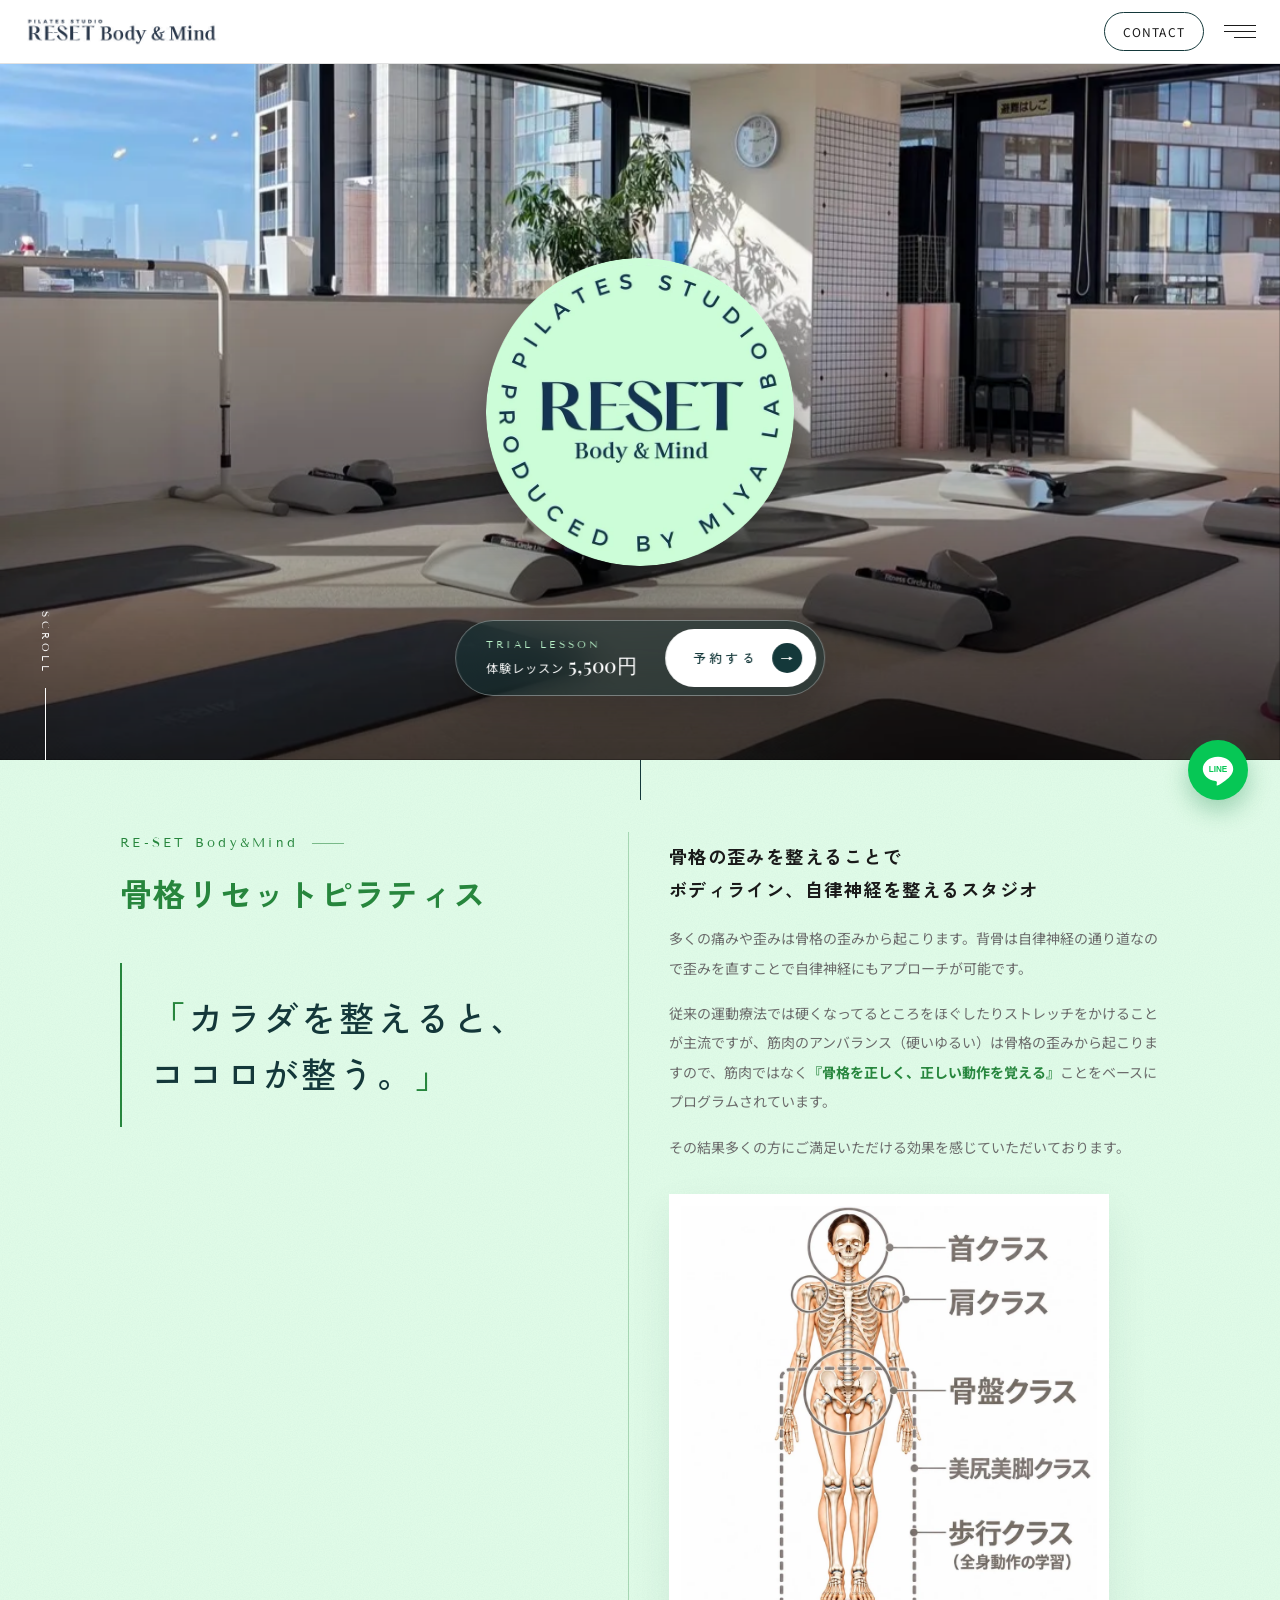
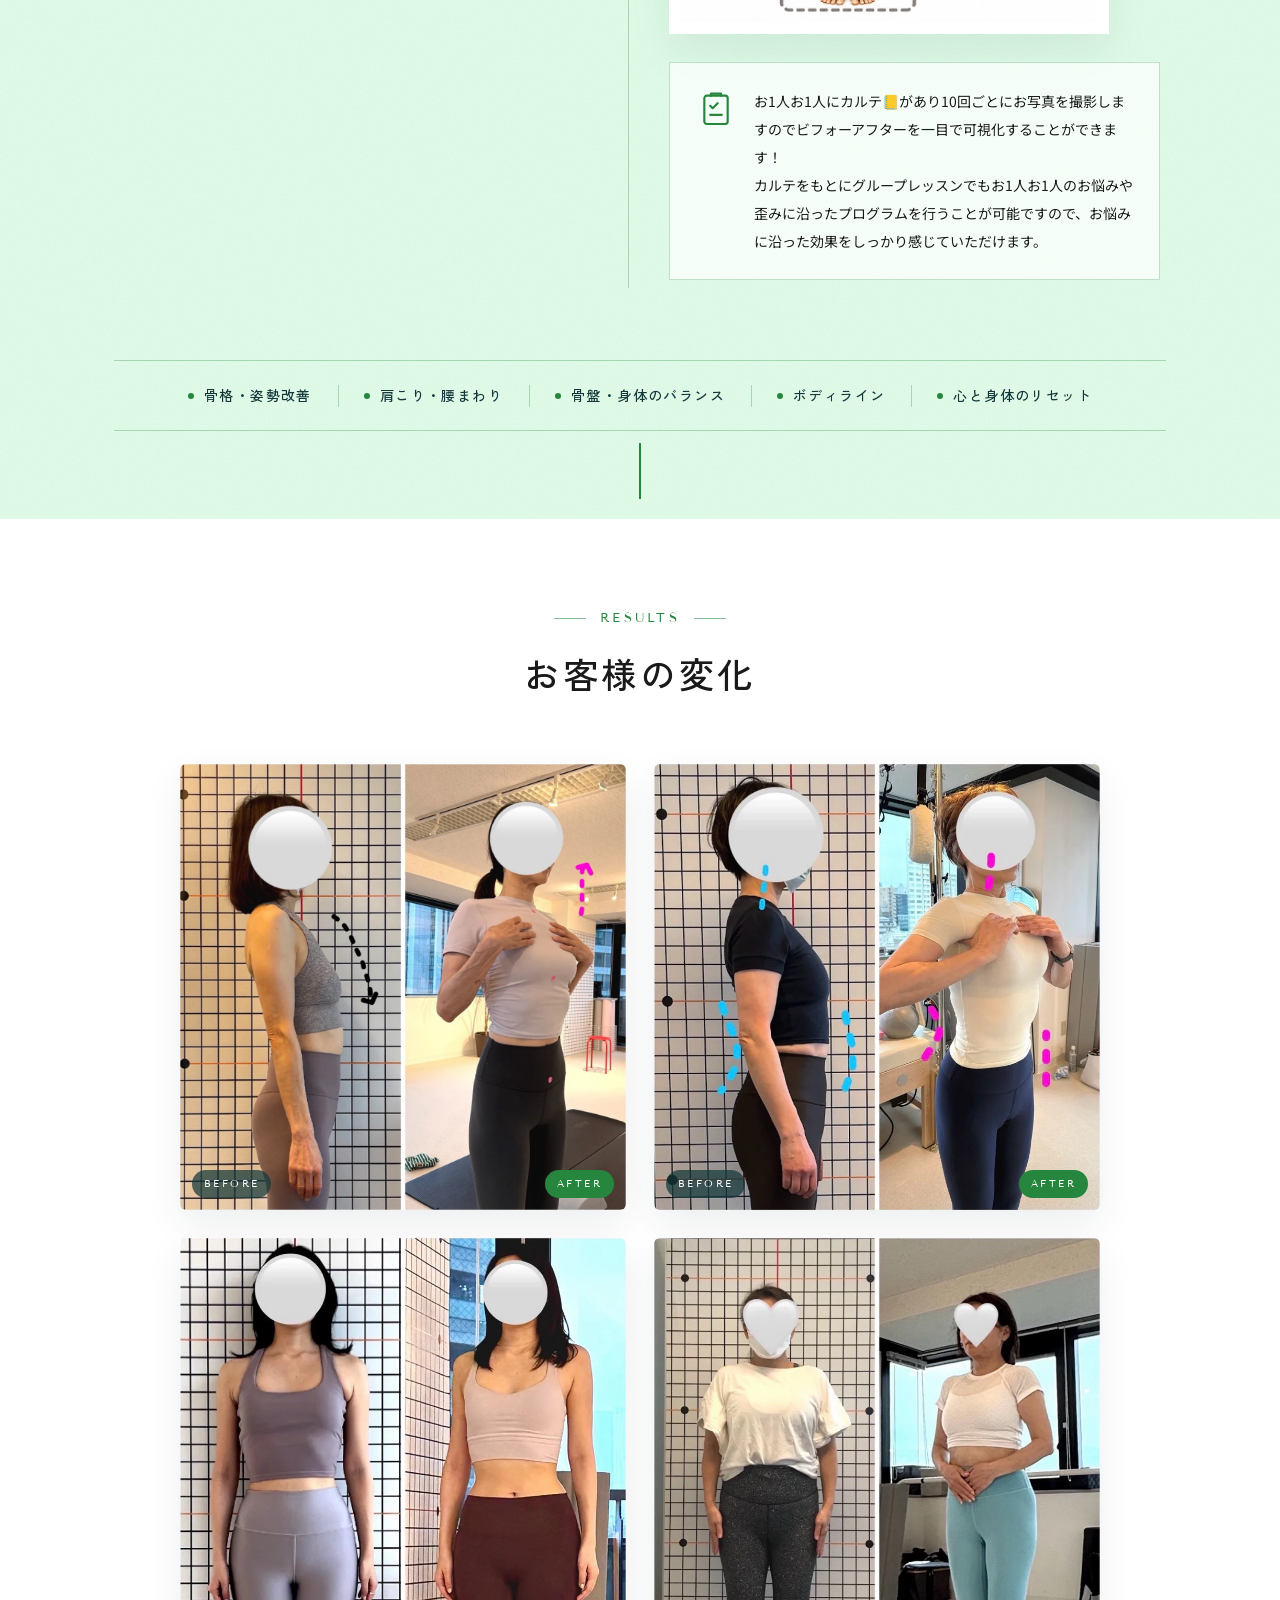
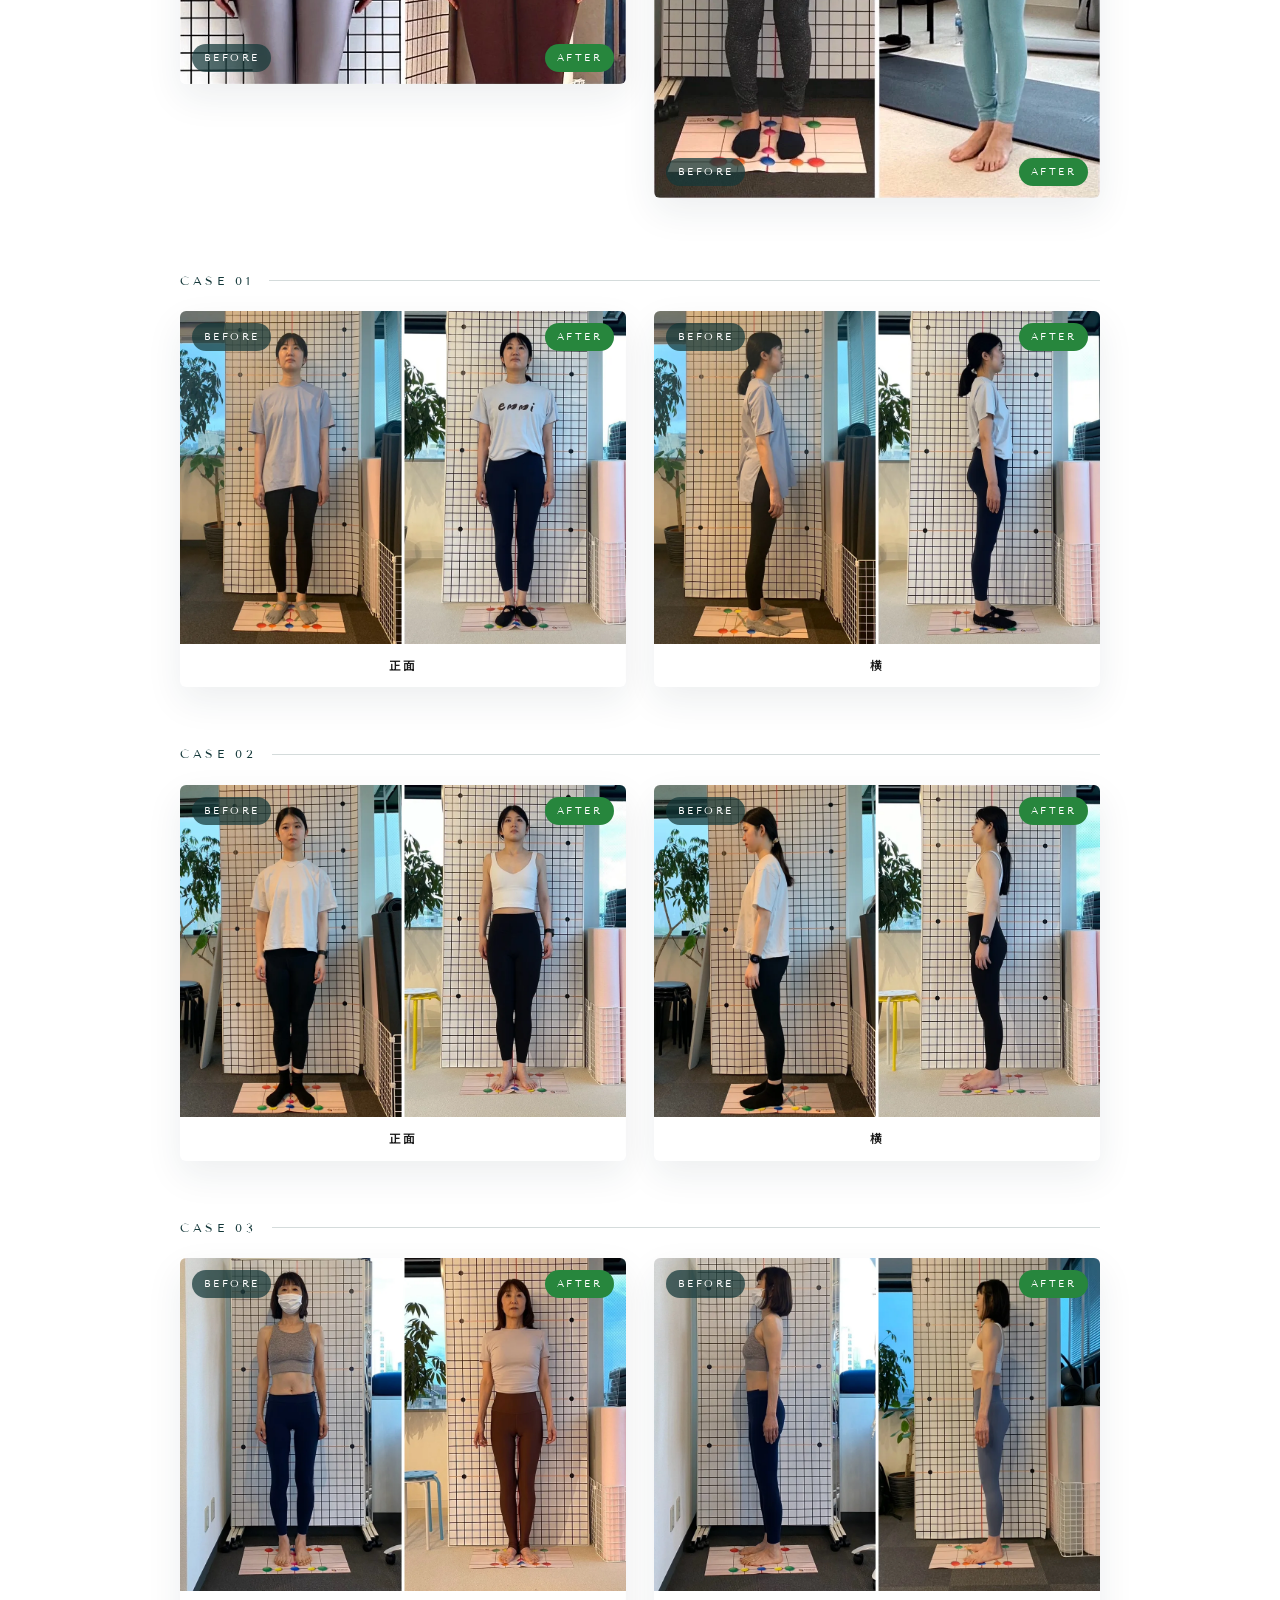
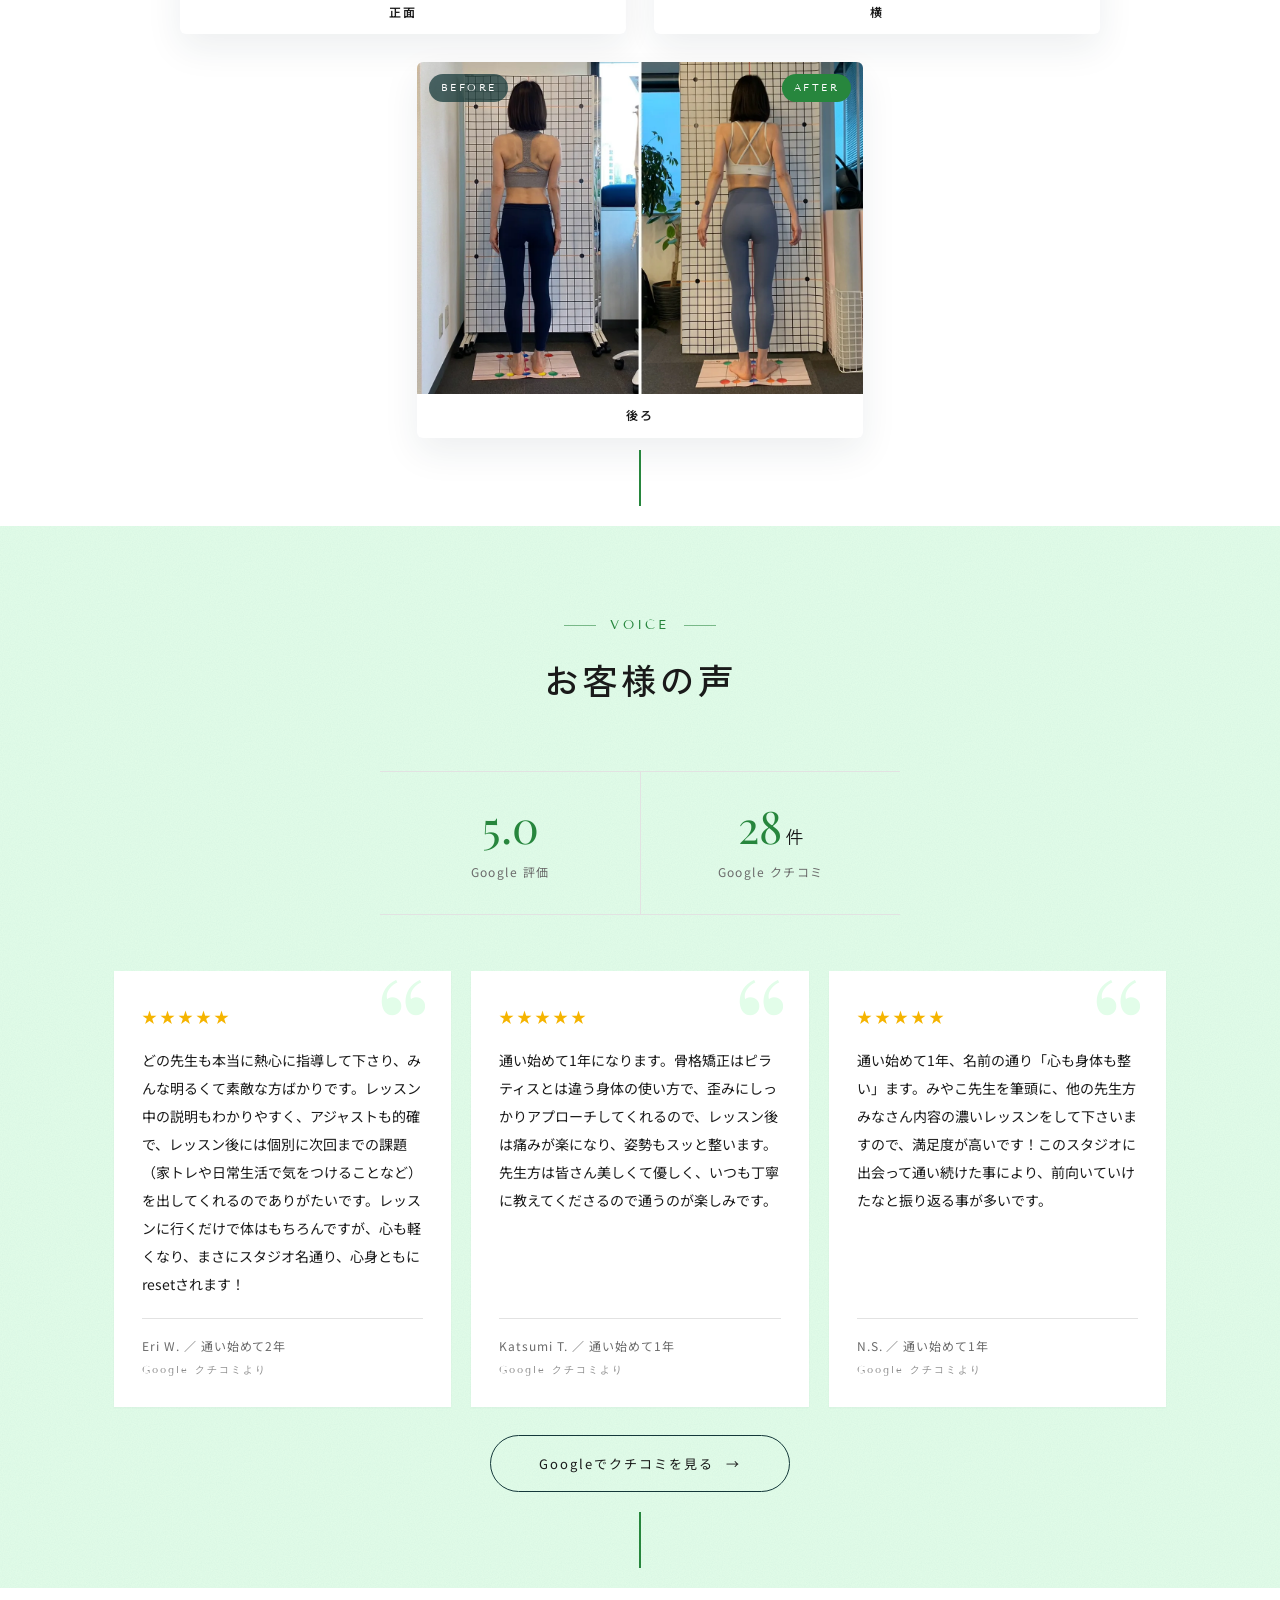
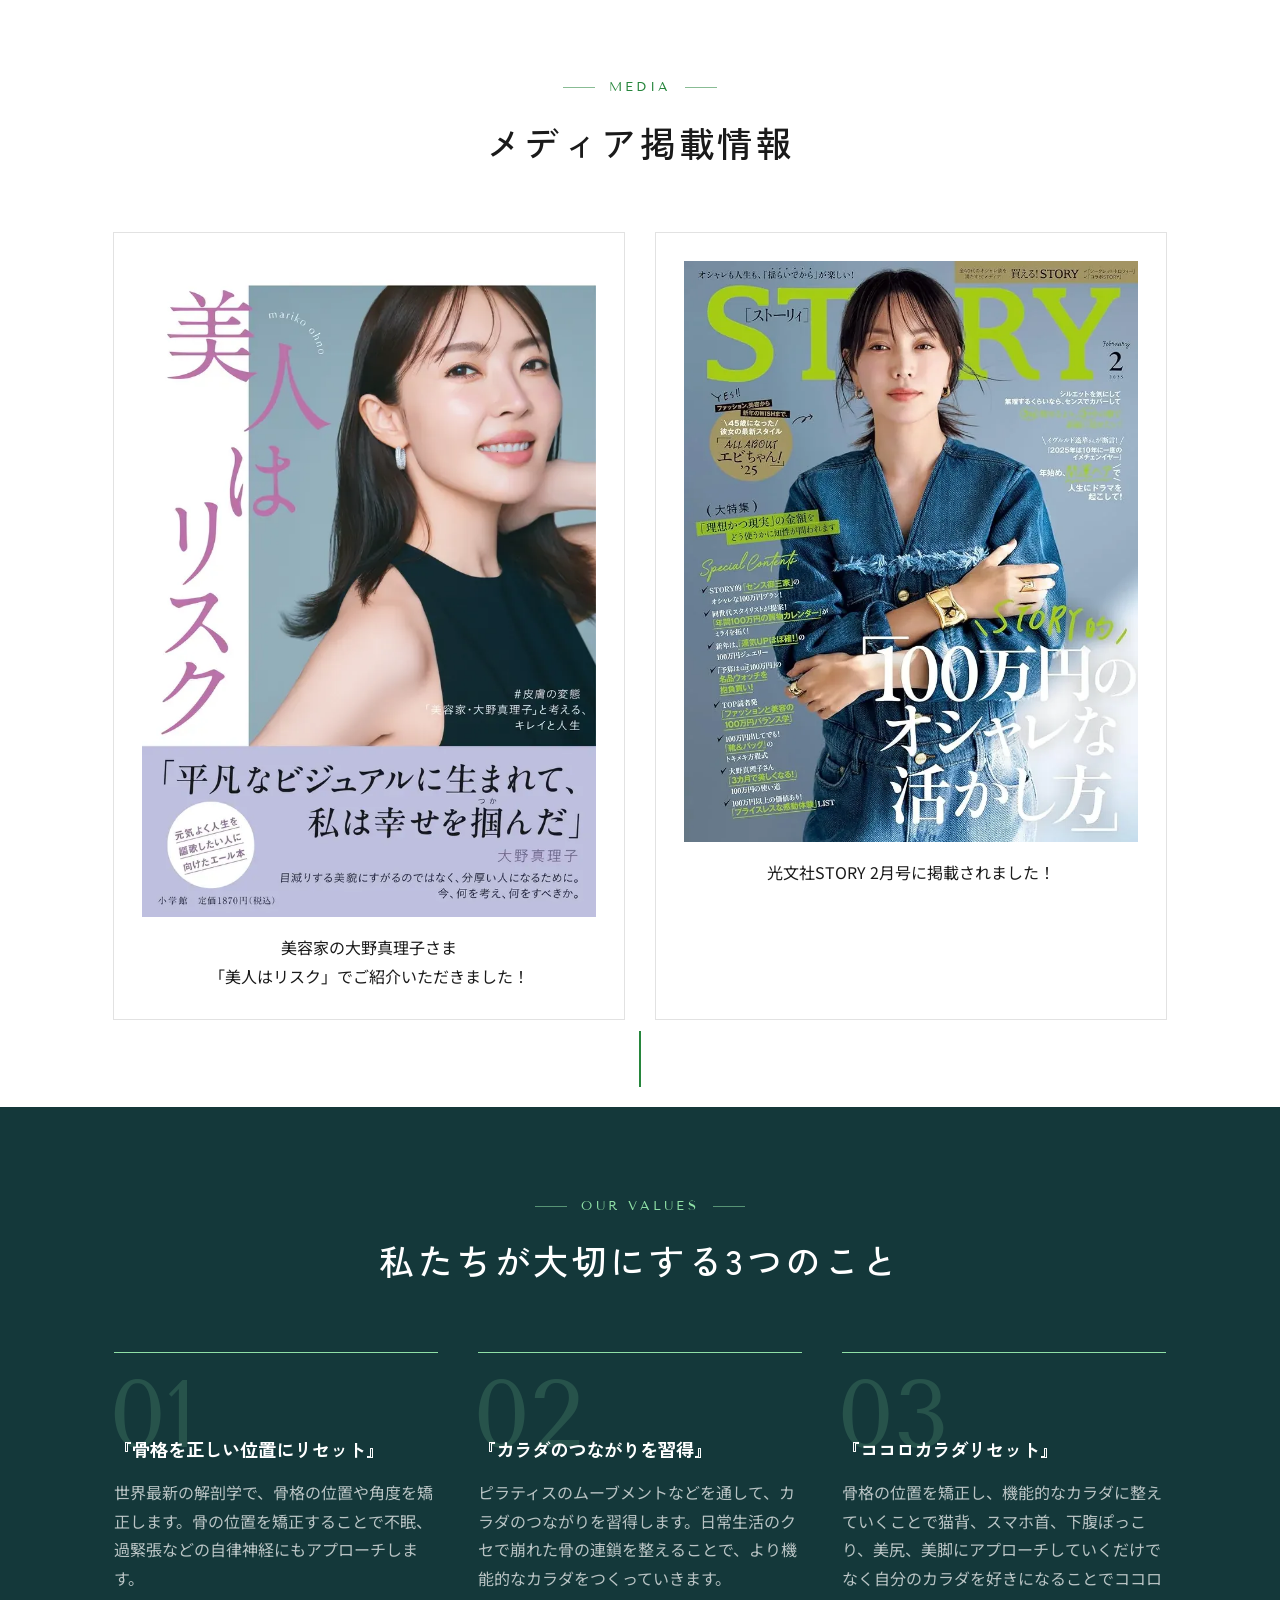
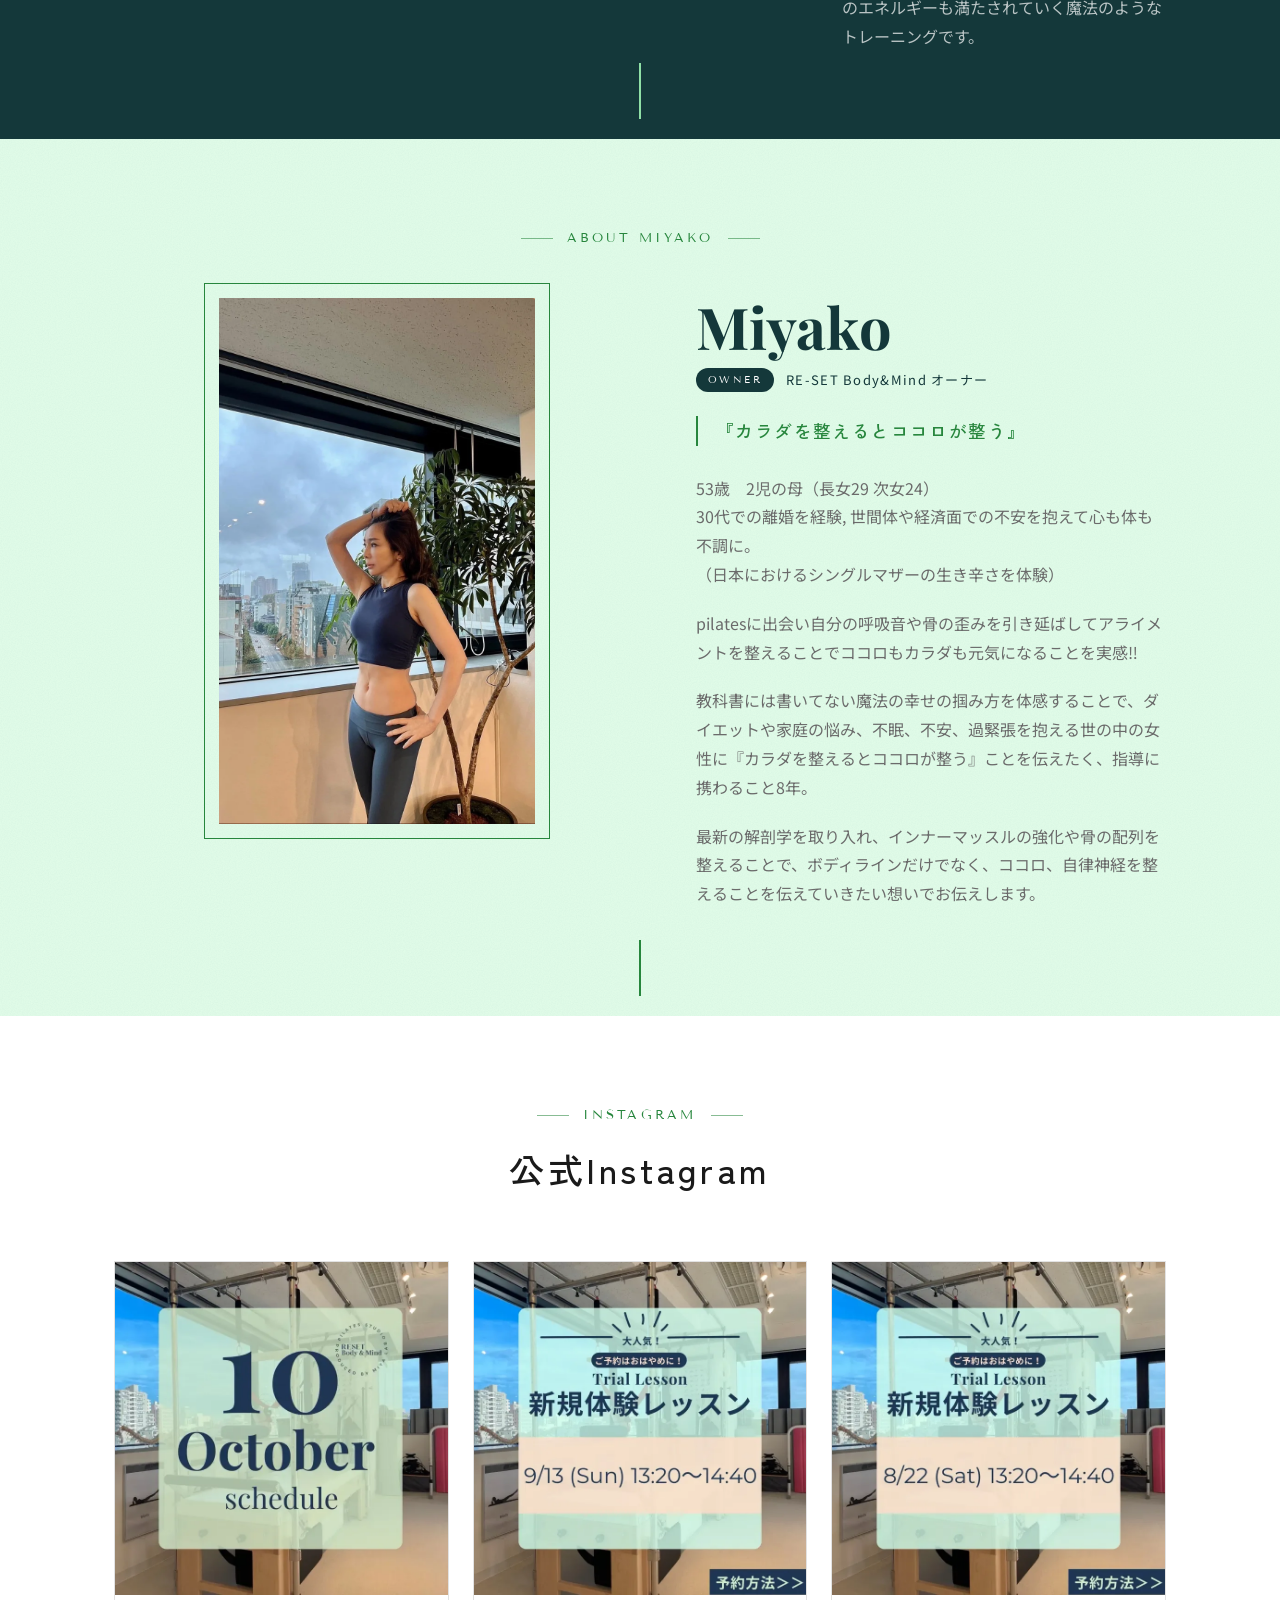
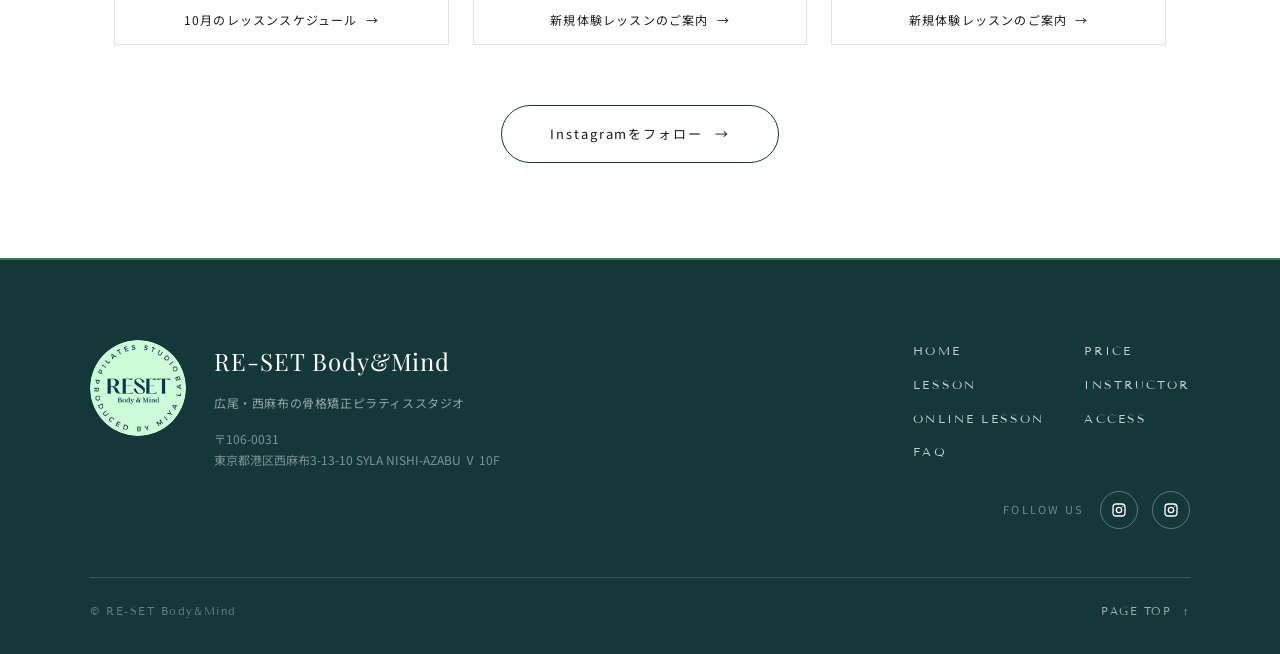
==== index.html @ cded6e08 "Add three before/after cases (front, side, back) to the home page Co-Authored-By: Claude Opus 5.5 <n" ====
<!DOCTYPE html>
<html lang="ja">
<head>
<meta charset="UTF-8">
<meta name="robots" content="noindex, nofollow">
<meta name="viewport" content="width=device-width, initial-scale=1.0">
<meta name="color-scheme" content="light">
<title>骨格矯正ピラティススタジオ | RE-SET Body&amp;Mind（広尾・西麻布）</title>
<meta name="description" content="広尾・西麻布の骨格矯正ピラティススタジオ RE-SET Body&Mind。骨格の位置を正しくリセットし、機能的なカラダとしなやかな心をつくるパーソナル/グループレッスンです。">
<link rel="preconnect" href="https://fonts.googleapis.com">
<link rel="preconnect" href="https://fonts.gstatic.com" crossorigin>
<link rel="stylesheet" href="https://fonts.googleapis.com/css2?family=Noto+Sans+JP:wght@400;500;700&family=Zen+Kaku+Gothic+New:wght@500;700&family=Tenor+Sans&family=Playfair+Display:wght@400;500;600;700&display=swap">
<link rel="stylesheet" href="css/style.css?v=1793981726">
</head>
<body>

<div class="intro-overlay" data-intro-overlay>
  <p class="intro-overlay__logo">RE-SET<br>Body&amp;Mind</p>
  <div class="intro-overlay__line"></div>
</div>
<script>
(function () {
  try {
    if (sessionStorage.getItem('rbmIntroPlayed')) {
      document.currentScript.previousElementSibling.remove();
    } else {
      sessionStorage.setItem('rbmIntroPlayed', '1');
    }
  } catch (e) {}
})();
</script>

<div class="page-shell" data-page-shell>

<header class="site-header">
  <a href="index.html" class="site-header__logo"><img src="assets/logo-text.webp?v=1790590712" alt="RE-SET Body&amp;Mind PILATES STUDIO"></a>
  <div class="site-header__right">
    <a href="https://lin.ee/Qd412Lj" class="site-header__contact" target="_blank" rel="noopener">CONTACT</a>
    <button class="menu-toggle" data-menu-toggle aria-label="メニューを開く">
      <span></span><span></span><span></span>
    </button>
  </div>
</header>

<nav class="nav-drawer" data-nav-drawer>
  <div class="nav-drawer__backdrop" data-nav-backdrop></div>
  <div class="nav-drawer__panel">
    <button class="nav-drawer__close" data-menu-close aria-label="メニューを閉じる">×</button>
    <ul class="nav-drawer__list">
      <li><a href="index.html" class="is-current">HOME</a></li>
      <li><a href="plan.html">PRICE</a></li>
      <li><a href="lesson.html">LESSON</a></li>
      <li><a href="instructors.html">INSTRUCTOR</a></li>
      <li><a href="online-lesson.html">ONLINE LESSON</a></li>
      <li><a href="access.html">ACCESS</a></li>
      <li><a href="faq.html">FAQ</a></li>
    </ul>
  </div>
</nav>

<main>

  <section class="hero hero--single">
    <div class="hero__panel">
      <img src="assets/hero-1.webp?v=1793153655" alt="スタジオ内観（窓から光の入るマットスペース）">
    </div>
    <div class="hero__copy">
      <img class="hero__logo" src="assets/logo-circle.webp?v=1792575042" alt="RE-SET Body&amp;Mind PILATES STUDIO, produced by MIYA LAB" width="640" height="640">
      <div class="hero__cta">
        <p class="hero__cta-label"><span class="hero__cta-en">Trial Lesson</span><span class="hero__cta-price">体験レッスン<strong>5,500円</strong></span></p>
        <a href="https://resetbodyandmind-pilates.hacomono.jp/home" class="hero__cta-button" target="_blank" rel="noopener">予約する</a>
      </div>
    </div>
    <div class="hero__scroll" aria-hidden="true">SCROLL</div>
    <div class="hero__bar" aria-hidden="true"></div>
  </section>

  <section class="section section--muted statement">
    <div class="container">
      <div class="statement__grid">
        <div class="statement__head reveal">
          <p class="section__eyebrow">RE-SET Body&amp;Mind</p>
          <h2 class="section__title concept-title">骨格リセットピラティス</h2>
          <p class="statement__quote"><span>「</span>カラダを整えると、<br>ココロが整う。<span>」</span></p>
        </div>
        <div class="statement__copy reveal" style="--reveal-delay:0.15s;">
          <p class="statement__lead">骨格の歪みを整えることで<br>ボディライン、自律神経を整えるスタジオ</p>
          <p class="statement__text">多くの痛みや歪みは骨格の歪みから起こります。背骨は自律神経の通り道なので歪みを直すことで自律神経にもアプローチが可能です。</p>
          <p class="statement__text">従来の運動療法では硬くなってるところをほぐしたりストレッチをかけることが主流ですが、筋肉のアンバランス（硬いゆるい）は骨格の歪みから起こりますので、筋肉ではなく<strong>『骨格を正しく、正しい動作を覚える』</strong>ことをベースにプログラムされています。</p>
          <p class="statement__text">その結果多くの方にご満足いただける効果を感じていただいております。</p>
          <figure class="statement__map">
            <img src="assets/class-map.webp?v=1793153655" alt="首クラス・肩クラス・骨盤クラス・美尻美脚クラス・歩行クラスと、それぞれが対応する骨格の部位" width="1000" height="1000" loading="lazy">
          </figure>
          <div class="statement__karte">
            <svg class="icon" aria-hidden="true"><use href="assets/icons.svg#i-karte"/></svg>
            <p>お1人お1人にカルテ📒があり10回ごとにお写真を撮影しますのでビフォーアフターを一目で可視化することができます！<br>カルテをもとにグループレッスンでもお1人お1人のお悩みや歪みに沿ったプログラムを行うことが可能ですので、お悩みに沿った効果をしっかり感じていただけます。</p>
          </div>
        </div>
      </div>
      <ul class="statement__tags reveal" style="--reveal-delay:0.25s;">
        <li>骨格・姿勢改善</li>
        <li>肩こり・腰まわり</li>
        <li>骨盤・身体のバランス</li>
        <li>ボディライン</li>
        <li>心と身体のリセット</li>
      </ul>
    </div>
  </section>

  <section class="section">
    <div class="container">
      <p class="section__eyebrow">RESULTS</p>
      <h2 class="section__title">お客様の変化</h2>
      <div class="ba-grid">
        <figure class="ba-card reveal">
          <img src="assets/ba-1.webp?v=1793153655" alt="お客様のビフォーアフター1：姿勢（横から）" loading="lazy">
          <span class="ba-card__tag ba-card__tag--before">BEFORE</span>
          <span class="ba-card__tag ba-card__tag--after">AFTER</span>
        </figure>
        <figure class="ba-card reveal" style="--reveal-delay:0.08s;">
          <img src="assets/ba-2.webp?v=1793153655" alt="お客様のビフォーアフター2：姿勢と胸まわり（横から）" loading="lazy">
          <span class="ba-card__tag ba-card__tag--before">BEFORE</span>
          <span class="ba-card__tag ba-card__tag--after">AFTER</span>
        </figure>
        <figure class="ba-card reveal" style="--reveal-delay:0.16s;">
          <img src="assets/ba-3.webp?v=1793153655" alt="お客様のビフォーアフター3：ボディライン（正面）" loading="lazy">
          <span class="ba-card__tag ba-card__tag--before">BEFORE</span>
          <span class="ba-card__tag ba-card__tag--after">AFTER</span>
        </figure>
        <figure class="ba-card reveal" style="--reveal-delay:0.24s;">
          <img src="assets/ba-4.webp?v=1793153655" alt="お客様のビフォーアフター4：脚のラインと立ち姿（正面）" loading="lazy">
          <span class="ba-card__tag ba-card__tag--before">BEFORE</span>
          <span class="ba-card__tag ba-card__tag--after">AFTER</span>
        </figure>
      </div>
      <div class="ba-cases">
        <div class="ba-case">
          <p class="ba-case__label">CASE 01</p>
          <div class="ba-case__grid">
            <figure class="ba-card reveal">
              <img src="assets/ba-5.webp?v=1793981726" alt="お客様のビフォーアフター（ケース1）：姿勢と立ち姿（正面）" loading="lazy" width="1208" height="900">
              <span class="ba-card__tag ba-card__tag--before">BEFORE</span>
              <span class="ba-card__tag ba-card__tag--after">AFTER</span>
              <figcaption class="ba-card__view">正面</figcaption>
            </figure>
            <figure class="ba-card reveal" style="--reveal-delay:0.08s;">
              <img src="assets/ba-6.webp?v=1793981726" alt="お客様のビフォーアフター（ケース1）：姿勢（横から）" loading="lazy" width="1208" height="900">
              <span class="ba-card__tag ba-card__tag--before">BEFORE</span>
              <span class="ba-card__tag ba-card__tag--after">AFTER</span>
              <figcaption class="ba-card__view">横</figcaption>
            </figure>
          </div>
        </div>
        <div class="ba-case">
          <p class="ba-case__label">CASE 02</p>
          <div class="ba-case__grid">
            <figure class="ba-card reveal">
              <img src="assets/ba-7.webp?v=1793981726" alt="お客様のビフォーアフター（ケース2）：姿勢と脚のライン（正面）" loading="lazy" width="1208" height="900">
              <span class="ba-card__tag ba-card__tag--before">BEFORE</span>
              <span class="ba-card__tag ba-card__tag--after">AFTER</span>
              <figcaption class="ba-card__view">正面</figcaption>
            </figure>
            <figure class="ba-card reveal" style="--reveal-delay:0.08s;">
              <img src="assets/ba-8.webp?v=1793981726" alt="お客様のビフォーアフター（ケース2）：姿勢（横から）" loading="lazy" width="1208" height="900">
              <span class="ba-card__tag ba-card__tag--before">BEFORE</span>
              <span class="ba-card__tag ba-card__tag--after">AFTER</span>
              <figcaption class="ba-card__view">横</figcaption>
            </figure>
          </div>
        </div>
        <div class="ba-case">
          <p class="ba-case__label">CASE 03</p>
          <div class="ba-case__grid">
            <figure class="ba-card reveal">
              <img src="assets/ba-9.webp?v=1793981726" alt="お客様のビフォーアフター（ケース3）：ボディラインと立ち姿（正面）" loading="lazy" width="1208" height="900">
              <span class="ba-card__tag ba-card__tag--before">BEFORE</span>
              <span class="ba-card__tag ba-card__tag--after">AFTER</span>
              <figcaption class="ba-card__view">正面</figcaption>
            </figure>
            <figure class="ba-card reveal" style="--reveal-delay:0.08s;">
              <img src="assets/ba-10.webp?v=1793981726" alt="お客様のビフォーアフター（ケース3）：姿勢（横から）" loading="lazy" width="1208" height="900">
              <span class="ba-card__tag ba-card__tag--before">BEFORE</span>
              <span class="ba-card__tag ba-card__tag--after">AFTER</span>
              <figcaption class="ba-card__view">横</figcaption>
            </figure>
            <figure class="ba-card reveal" style="--reveal-delay:0.16s;">
              <img src="assets/ba-11.webp?v=1793981726" alt="お客様のビフォーアフター（ケース3）：背中と脚のライン（後ろから）" loading="lazy" width="1208" height="900">
              <span class="ba-card__tag ba-card__tag--before">BEFORE</span>
              <span class="ba-card__tag ba-card__tag--after">AFTER</span>
              <figcaption class="ba-card__view">後ろ</figcaption>
            </figure>
          </div>
        </div>
      </div>
    </div>
  </section>

  <section class="section section--muted voices">
    <div class="container">
      <p class="section__eyebrow">VOICE</p>
      <h2 class="section__title">お客様の声</h2>

      <div class="stats reveal">
        <div class="stats__item">
          <p class="stats__num"><span class="count-up" data-count="5" data-decimals="1">5.0</span></p>
          <p class="stats__label">Google 評価</p>
        </div>
        <div class="stats__item">
          <p class="stats__num"><span class="count-up" data-count="28">28</span><small>件</small></p>
          <p class="stats__label">Google クチコミ</p>
        </div>
      </div>

      <div class="voice-list">
        <figure class="voice-card reveal">
          <div class="voice-card__stars" aria-label="5点満点中5点">★★★★★</div>
          <blockquote>どの先生も本当に熱心に指導して下さり、みんな明るくて素敵な方ばかりです。レッスン中の説明もわかりやすく、アジャストも的確で、レッスン後には個別に次回までの課題（家トレや日常生活で気をつけることなど）を出してくれるのでありがたいです。レッスンに行くだけで体はもちろんですが、心も軽くなり、まさにスタジオ名通り、心身ともにresetされます！</blockquote>
          <figcaption>Eri W. ／ 通い始めて2年<span>Google クチコミより</span></figcaption>
        </figure>
        <figure class="voice-card reveal" style="--reveal-delay:0.1s;">
          <div class="voice-card__stars" aria-label="5点満点中5点">★★★★★</div>
          <blockquote>通い始めて1年になります。骨格矯正はピラティスとは違う身体の使い方で、歪みにしっかりアプローチしてくれるので、レッスン後は痛みが楽になり、姿勢もスッと整います。先生方は皆さん美しくて優しく、いつも丁寧に教えてくださるので通うのが楽しみです。</blockquote>
          <figcaption>Katsumi T. ／ 通い始めて1年<span>Google クチコミより</span></figcaption>
        </figure>
        <figure class="voice-card reveal" style="--reveal-delay:0.2s;">
          <div class="voice-card__stars" aria-label="5点満点中5点">★★★★★</div>
          <blockquote>通い始めて1年、名前の通り「心も身体も整い」ます。みやこ先生を筆頭に、他の先生方みなさん内容の濃いレッスンをして下さいますので、満足度が高いです！このスタジオに出会って通い続けた事により、前向いていけたなと振り返る事が多いです。</blockquote>
          <figcaption>N.S. ／ 通い始めて1年<span>Google クチコミより</span></figcaption>
        </figure>
      </div>

      <div class="cta">
        <a href="https://www.google.com/maps?cid=18176391151732984991" class="cta__button" target="_blank" rel="noopener">Googleでクチコミを見る</a>
      </div>
    </div>
  </section>

  <section class="section">
    <div class="container">
      <p class="section__eyebrow">MEDIA</p>
      <h2 class="section__title">メディア掲載情報</h2>

      <div class="media-grid">
        <div class="media-card reveal">
          <div class="media-card__image"><img src="assets/media-1.webp" alt="美容家の大野真理子さま「美人はリスク」" loading="lazy"></div>
          <p>美容家の大野真理子さま<br>「美人はリスク」でご紹介いただきました！</p>
        </div>
        <div class="media-card reveal" style="--reveal-delay:0.1s;">
          <div class="media-card__image"><img src="assets/media-2.webp" alt="光文社STORY 2月号" loading="lazy"></div>
          <p>光文社STORY 2月号に掲載されました！</p>
        </div>
      </div>
    </div>
  </section>

  <section class="section section--dark values">
    <div class="container">
      <p class="section__eyebrow">OUR VALUES</p>
      <h2 class="section__title">私たちが大切にする3つのこと</h2>

      <div class="concept-list">
        <div class="concept-item reveal">
          <span class="concept-item__num">01</span>
          <div class="concept-item__content">
            <h3 class="concept-item__title">『骨格を正しい位置にリセット』</h3>
            <p class="concept-item__body">世界最新の解剖学で、骨格の位置や角度を矯正します。骨の位置を矯正することで不眠、過緊張などの自律神経にもアプローチします。</p>
          </div>
        </div>
        <div class="concept-item reveal" style="--reveal-delay:0.1s;">
          <span class="concept-item__num">02</span>
          <div class="concept-item__content">
            <h3 class="concept-item__title">『カラダのつながりを習得』</h3>
            <p class="concept-item__body">ピラティスのムーブメントなどを通して、カラダのつながりを習得します。日常生活のクセで崩れた骨の連鎖を整えることで、より機能的なカラダをつくっていきます。</p>
          </div>
        </div>
        <div class="concept-item reveal" style="--reveal-delay:0.2s;">
          <span class="concept-item__num">03</span>
          <div class="concept-item__content">
            <h3 class="concept-item__title">『ココロカラダリセット』</h3>
            <p class="concept-item__body">骨格の位置を矯正し、機能的なカラダに整えていくことで猫背、スマホ首、下腹ぽっこり、美尻、美脚にアプローチしていくだけでなく自分のカラダを好きになることでココロのエネルギーも満たされていく魔法のようなトレーニングです。</p>
          </div>
        </div>
      </div>
    </div>
  </section>

  <section class="section section--muted about-miyako">
    <div class="container">
      <p class="section__eyebrow">ABOUT MIYAKO</p>
      <div class="about-miyako__inner">
        <div class="about-miyako__photo reveal">
          <img src="assets/miyako.webp?v=1793153655" alt="インストラクター MIYAKO" loading="lazy">
        </div>
        <div class="about-miyako__body reveal" style="--reveal-delay:0.15s;">
        <h3 class="about-miyako__name">Miyako</h3>
        <p class="about-miyako__role"><span>Owner</span>RE-SET Body&amp;Mind オーナー</p>
        <p class="about-miyako__quote">『カラダを整えるとココロが整う』</p>
        <p>
          53歳　2児の母（長女29 次女24）<br>
          30代での離婚を経験, 世間体や経済面での不安を抱えて心も体も不調に。<br>
          （日本におけるシングルマザーの生き辛さを体験）
        </p>
        <p>
          pilatesに出会い自分の呼吸音や骨の歪みを引き延ばしてアライメントを整えることでココロもカラダも元気になることを実感‼️
        </p>
        <p>
          教科書には書いてない魔法の幸せの掴み方を体感することで、ダイエットや家庭の悩み、不眠、不安、過緊張を抱える世の中の女性に『カラダを整えるとココロが整う』ことを伝えたく、指導に携わること8年。
        </p>
        <p>
          最新の解剖学を取り入れ、インナーマッスルの強化や骨の配列を整えることで、ボディラインだけでなく、ココロ、自律神経を整えることを伝えていきたい想いでお伝えします。
        </p>
        </div>
      </div>
    </div>
  </section>

  <section class="section instagram-feed">
    <div class="container">
      <p class="section__eyebrow">INSTAGRAM</p>
      <h2 class="section__title">公式Instagram</h2>
      <div class="instagram-feed__grid">
        <!-- instagram:start -->
        <a class="ig-card reveal" href="https://www.instagram.com/p/DdajTxclICA/" target="_blank" rel="noopener">
          <img src="assets/instagram/DdajTxclICA.webp" alt="10月のレッスンスケジュール" loading="lazy" width="720" height="720">
          <span class="ig-card__label">10月のレッスンスケジュール</span>
        </a>
        <a class="ig-card reveal" style="--reveal-delay:0.1s;" href="https://www.instagram.com/p/DcKdqGeE8wX/" target="_blank" rel="noopener">
          <img src="assets/instagram/DcKdqGeE8wX.webp" alt="新規体験レッスンのご案内" loading="lazy" width="720" height="720">
          <span class="ig-card__label">新規体験レッスンのご案内</span>
        </a>
        <a class="ig-card reveal" style="--reveal-delay:0.2s;" href="https://www.instagram.com/p/DbBB0hqFMW6/" target="_blank" rel="noopener">
          <img src="assets/instagram/DbBB0hqFMW6.webp" alt="新規体験レッスンのご案内" loading="lazy" width="720" height="720">
          <span class="ig-card__label">新規体験レッスンのご案内</span>
        </a>
        <!-- instagram:end -->
      </div>
      <div class="cta" style="margin-top:32px;">
        <a href="https://www.instagram.com/resetbodyandmind_official" class="cta__button" target="_blank" rel="noopener">Instagramをフォロー</a>
      </div>
    </div>
  </section>

</main>

<footer class="site-footer">
  <div class="site-footer__inner">
    <div class="site-footer__brand">
      <img class="site-footer__mark" src="assets/logo-circle.webp?v=1792575042" alt="RE-SET Body&amp;Mind" width="96" height="96" loading="lazy">
      <div>
        <p class="site-footer__logo">RE-SET Body&amp;Mind</p>
        <p class="site-footer__tagline">広尾・西麻布の骨格矯正ピラティススタジオ</p>
        <p class="site-footer__address">〒106-0031<br>東京都港区西麻布3-13-10 SYLA NISHI-AZABU Ⅴ 10F</p>
      </div>
    </div>
    <div class="site-footer__links">
      <nav class="site-footer__nav">
        <a href="index.html">HOME</a>
        <a href="plan.html">PRICE</a>
        <a href="lesson.html">LESSON</a>
        <a href="instructors.html">INSTRUCTOR</a>
        <a href="online-lesson.html">ONLINE LESSON</a>
        <a href="access.html">ACCESS</a>
        <a href="faq.html">FAQ</a>
      </nav>
      <div class="site-footer__follow">
        <p class="site-footer__label">FOLLOW US</p>
      <div class="site-footer__social">
        <a href="https://www.instagram.com/miyako385_resetbody/" class="site-footer__social-icon" target="_blank" rel="noopener" aria-label="MIYAKO Instagram">
          <svg viewBox="0 0 24 24" fill="none" stroke="currentColor" stroke-width="2" stroke-linecap="round" stroke-linejoin="round"><rect x="3" y="3" width="18" height="18" rx="5"/><circle cx="12" cy="12" r="4"/><circle cx="17.5" cy="6.5" r="1" fill="currentColor" stroke="none"/></svg>
        </a>
        <a href="https://www.instagram.com/resetbodyandmind_official" class="site-footer__social-icon" target="_blank" rel="noopener" aria-label="Instagram">
          <svg viewBox="0 0 24 24" fill="none" stroke="currentColor" stroke-width="2" stroke-linecap="round" stroke-linejoin="round"><rect x="3" y="3" width="18" height="18" rx="5"/><circle cx="12" cy="12" r="4"/><circle cx="17.5" cy="6.5" r="1" fill="currentColor" stroke="none"/></svg>
        </a>
      </div>
      </div>
    </div>
  </div>
  <div class="site-footer__bottom">
    <p class="site-footer__copyright">&copy; RE-SET Body&amp;Mind</p>
    <a href="#top" class="site-footer__pagetop">PAGE TOP <span aria-hidden="true">&uarr;</span></a>
  </div>
</footer>

<a href="https://resetbodyandmind-pilates.hacomono.jp/home" class="floating-cta" target="_blank" rel="noopener">体験予約はこちら</a>

<a href="https://lin.ee/zwzXixx" class="floating-line" target="_blank" rel="noopener" aria-label="公式LINEで相談する">
  <svg class="floating-line__icon" viewBox="0 0 40 40" aria-hidden="true"><path d="M20 6C11.2 6 4 11.8 4 18.9c0 6.4 5.7 11.7 13.3 12.7.5.1 1.2.3 1.4.8.2.4.1 1 .1 1.4l-.2 1.4c-.1.4-.3 1.6 1.4.9s9.2-5.4 12.5-9.3C34.8 24.3 36 21.7 36 18.9 36 11.8 28.8 6 20 6z" fill="#fff"/><text x="20" y="22.6" text-anchor="middle" font-family="Arial,Helvetica,sans-serif" font-weight="700" font-size="8.6" fill="#06c755">LINE</text></svg>
  <span class="floating-line__label">LINEで相談</span>
</a>

</div>

<script src="js/main.js?v=1793981726"></script>
</body>
</html>
---- css/style.css ----
/* ===========================================================
   RE-SET Body&Mind — base styles
   =========================================================== */

:root {
  --color-bg: #ffffff;
  --color-text: #1a1a1a;
  --color-muted: #6b6b6b;
  --color-line: #e2e2e2;
  --color-accent: #14383a;
  --color-sage: #27863d;
  --color-sage-bg: #e2fde9;
  --header-height: 64px;
  --max-width: 1100px;
  --font-en: "Tenor Sans", "Helvetica Neue", Arial, sans-serif;
  --font-hero: "Playfair Display", Georgia, "Times New Roman", serif;
  --font-jp: "Noto Sans JP", "Hiragino Kaku Gothic ProN", "Yu Gothic", sans-serif;
  --font-jp-heading: "Zen Kaku Gothic New", "Noto Sans JP", "Hiragino Kaku Gothic ProN", sans-serif;
}

/* ---------- Full-screen intro (plays once per session) ---------- */

.intro-overlay {
  position: fixed;
  inset: 0;
  z-index: 999;
  display: flex;
  flex-direction: column;
  align-items: center;
  justify-content: center;
  background: #111;
  animation: intro-fade-out 700ms ease 2100ms forwards;
}

.intro-overlay__logo {
  font-family: var(--font-hero);
  font-weight: 700;
  color: #fff;
  font-size: clamp(2.6rem, 13vw, 7.5rem);
  line-height: 1.05;
  text-align: center;
  letter-spacing: 0.02em;
  margin: 0;
  transform: scale(2.2);
  opacity: 0;
  animation: intro-logo-zoom 1300ms cubic-bezier(0.16, 1, 0.3, 1) 200ms forwards;
}

.intro-overlay__line {
  width: 0;
  height: 2px;
  background: var(--color-sage);
  margin-top: 22px;
  animation: intro-line-grow 450ms ease 1550ms forwards;
}

@keyframes intro-logo-zoom {
  0% {
    transform: scale(2.2);
    opacity: 0;
  }
  100% {
    transform: scale(1);
    opacity: 1;
  }
}

@keyframes intro-line-grow {
  to {
    width: 48px;
  }
}

@keyframes intro-fade-out {
  0% {
    opacity: 1;
  }
  100% {
    opacity: 0;
    visibility: hidden;
    pointer-events: none;
  }
}

@media (prefers-reduced-motion: reduce) {
  .intro-overlay {
    display: none;
  }
}

/* ---------- Page enter/leave transition (matches the original SPA's
   page-enter-active 0.6s / page-leave-active 0.3s) ---------- */

.page-shell {
  opacity: 0;
  animation: page-fade-in 0.6s cubic-bezier(0.4, 0.4, 0, 1) forwards;
}

.page-shell.is-leaving {
  animation: page-fade-out 0.3s cubic-bezier(0.4, 0.4, 0, 1) forwards;
}

@keyframes page-fade-in {
  from {
    opacity: 0;
  }
  to {
    opacity: 1;
  }
}

@keyframes page-fade-out {
  from {
    opacity: 1;
  }
  to {
    opacity: 0;
  }
}

@media (prefers-reduced-motion: reduce) {
  .page-shell {
    animation: none;
    opacity: 1;
  }
}

* {
  box-sizing: border-box;
}

html {
  scroll-behavior: smooth;
}

body {
  margin: 0;
  font-family: var(--font-jp);
  color: var(--color-text);
  background: var(--color-bg);
  line-height: 1.8;
  -webkit-font-smoothing: antialiased;
}

img {
  max-width: 100%;
  display: block;
}

a {
  color: inherit;
  text-decoration: none;
}

ul {
  list-style: none;
  margin: 0;
  padding: 0;
}

h1, h2, h3, p {
  margin: 0;
}

.container {
  max-width: var(--max-width);
  margin: 0 auto;
  padding: 0 24px;
}

/* ---------- Scroll reveal ---------- */

.reveal {
  opacity: 0;
  transform: translateY(28px);
  transition: opacity 0.7s cubic-bezier(0.3, 0.2, 0, 1), transform 0.7s cubic-bezier(0.3, 0.2, 0, 1);
  transition-delay: var(--reveal-delay, 0s);
}

.reveal.is-visible {
  opacity: 1;
  transform: translateY(0);
}

@media (prefers-reduced-motion: reduce) {
  .reveal {
    opacity: 1;
    transform: none;
    transition: none;
  }
}

/* ---------- Header ---------- */

.site-header {
  position: sticky;
  top: 0;
  z-index: 100;
  height: var(--header-height);
  display: flex;
  align-items: center;
  justify-content: space-between;
  padding: 0 24px;
  background: rgba(255, 255, 255, 0.96);
  border-bottom: 1px solid var(--color-line);
}

.site-header__logo {
  display: flex;
  align-items: center;
}

.site-header__logo img {
  display: block;
  height: 32px;
  width: auto;
}

@media (max-width: 480px) {
  .site-header__logo img {
    height: 25px;
  }
}

.site-header__right {
  display: flex;
  align-items: center;
  gap: 20px;
}

.site-header__contact {
  font-size: 12px;
  letter-spacing: 0.1em;
  padding: 8px 18px;
  border: 1px solid var(--color-accent);
  border-radius: 999px;
  transition: background 0.2s ease, color 0.2s ease, transform 0.2s ease, box-shadow 0.2s ease;
}

@media (max-width: 480px) {
  .site-header__contact {
    display: none;
  }
}

.site-header__contact:hover {
  background: var(--color-accent);
  color: #fff;
  transform: translateY(-2px);
  box-shadow: 0 6px 14px rgba(0, 0, 0, 0.15);
}

.menu-toggle {
  display: flex;
  flex-direction: column;
  justify-content: center;
  gap: 5px;
  width: 32px;
  height: 32px;
  background: none;
  border: none;
  cursor: pointer;
  padding: 0;
}

.menu-toggle span {
  display: block;
  height: 1px;
  background: var(--color-text);
}

.menu-toggle span:nth-child(1) { width: 100%; }
.menu-toggle span:nth-child(2) { width: 100%; }
.menu-toggle span:nth-child(3) { width: 70%; margin-left: auto; }

/* ---------- Nav drawer ---------- */

.nav-drawer {
  position: fixed;
  inset: 0;
  z-index: 200;
  display: flex;
  justify-content: flex-end;
  visibility: hidden;
  opacity: 0;
  transition: opacity 0.25s ease, visibility 0.25s ease;
}

.nav-drawer.is-open {
  visibility: visible;
  opacity: 1;
}

.nav-drawer__backdrop {
  position: absolute;
  inset: 0;
  background: rgba(0, 0, 0, 0.35);
}

.nav-drawer__panel {
  position: relative;
  width: min(320px, 80vw);
  height: 100%;
  background: #fff;
  padding: 24px;
  display: flex;
  flex-direction: column;
  transform: translateX(24px);
  transition: transform 0.25s ease;
}

.nav-drawer.is-open .nav-drawer__panel {
  transform: translateX(0);
}

.nav-drawer__close {
  position: relative;
  align-self: flex-end;
  width: 40px;
  height: 40px;
  background: none;
  border: none;
  cursor: pointer;
  font-size: 0;
  line-height: 0;
  padding: 0;
}

.nav-drawer__close::before,
.nav-drawer__close::after {
  content: "";
  position: absolute;
  top: 50%;
  left: 50%;
  width: 22px;
  height: 1px;
  background: var(--color-text);
  transition: transform 0.35s cubic-bezier(0.4, 0.4, 0, 1);
}

.nav-drawer__close::before { transform: translate(-50%, -50%) rotate(45deg); }
.nav-drawer__close::after { transform: translate(-50%, -50%) rotate(-45deg); }

.nav-drawer__close:hover::before { transform: translate(-50%, -50%) rotate(135deg); }
.nav-drawer__close:hover::after { transform: translate(-50%, -50%) rotate(45deg); }

.nav-drawer__list {
  margin-top: 40px;
  display: flex;
  flex-direction: column;
}

.nav-drawer__list li {
  border-bottom: 1px solid var(--color-line);
  opacity: 0;
  transform: translateX(14px);
  transition: opacity 0.5s cubic-bezier(0.4, 0.4, 0, 1), transform 0.5s cubic-bezier(0.4, 0.4, 0, 1);
}

.nav-drawer.is-open .nav-drawer__list li {
  opacity: 1;
  transform: none;
}

.nav-drawer.is-open .nav-drawer__list li:nth-child(1) { transition-delay: 0.10s; }
.nav-drawer.is-open .nav-drawer__list li:nth-child(2) { transition-delay: 0.16s; }
.nav-drawer.is-open .nav-drawer__list li:nth-child(3) { transition-delay: 0.22s; }
.nav-drawer.is-open .nav-drawer__list li:nth-child(4) { transition-delay: 0.28s; }
.nav-drawer.is-open .nav-drawer__list li:nth-child(5) { transition-delay: 0.34s; }
.nav-drawer.is-open .nav-drawer__list li:nth-child(6) { transition-delay: 0.40s; }

.nav-drawer__list a {
  display: block;
  padding: 22px 0;
  font-family: var(--font-en);
  font-size: 16px;
  font-weight: 400;
  letter-spacing: 0.28em;
  color: var(--color-text);
  transition: letter-spacing 0.35s cubic-bezier(0.4, 0.4, 0, 1), color 0.2s ease;
}

.nav-drawer__list a:hover {
  letter-spacing: 0.36em;
  color: var(--color-sage);
}

.nav-drawer__list a.is-current {
  color: var(--color-sage);
}

.nav-drawer__list a.is-current::before {
  content: "";
  display: inline-block;
  width: 18px;
  height: 1px;
  margin-right: 14px;
  vertical-align: middle;
  background: var(--color-sage);
}

/* ---------- Hero ---------- */

/* A 696px-tall frame (as on the original site). Both photos fill the whole
   frame; the second is clipped at --split, which follows the cursor, so the
   first photo shows to its left and the second to its right. */
main {
  overflow-x: clip;
}

.hero {
  --split: 50%;
  position: relative;
  width: 100%;
  margin: 0 auto;
  height: 696px;
  cursor: col-resize;
}



/* The gap under the hero matches the original site (~90px to the heading). */
.hero + .section {
  padding-top: 72px;
}

.hero__panel {
  position: absolute;
  inset: 0;
  overflow: hidden;
  background: #111;
}

.hero__panel:nth-child(2) {
  clip-path: inset(0 0 0 var(--split));
}

.hero__split {
  position: absolute;
  top: 0;
  bottom: 0;
  left: var(--split);
  z-index: 1;
  width: 1px;
  margin-left: -0.5px;
  background: rgba(255, 255, 255, 0.85);
  pointer-events: none;
}

.hero__split::before,
.hero__split::after {
  position: absolute;
  top: 18%;
  left: 50%;
  translate: -50% -50%;
}

.hero__split::before {
  content: "";
  width: 46px;
  height: 46px;
  border: 1px solid rgba(255, 255, 255, 0.85);
  border-radius: 50%;
  background: rgba(255, 255, 255, 0.16);
  backdrop-filter: blur(6px);
  -webkit-backdrop-filter: blur(6px);
}

.hero__split::after {
  content: "‹  ›";
  color: #fff;
  font-size: 15px;
  line-height: 1;
  white-space: nowrap;
}

/* Each photo sits in a fixed box 64% of the frame wide (left box for the
   first, right box for the second) instead of the full width, so the portrait
   shots are not blown up past their native size and more of each room stays in
   view. The divider is kept between 36% and 64% (main.js) so the boxes always
   cover the frame without any zooming. */
.hero__panel img {
  position: absolute;
  top: 0;
  width: 64%;
  height: 100%;
  object-fit: cover;
}

.hero__panel:nth-child(1) img {
  left: 0;
}

.hero__panel:nth-child(2) img {
  right: 0;
}

/* Labels for the two photos; the side that is opening up brightens and its
   rule lengthens, so moving the divider reads as choosing a space. */
.hero__label {
  position: absolute;
  top: 28px;
  z-index: 2;
  display: flex;
  align-items: center;
  gap: 12px;
  margin: 0;
  font-family: var(--font-en);
  font-size: 11px;
  letter-spacing: 0.3em;
  text-transform: uppercase;
  color: #fff;
  text-shadow: 0 1px 10px rgba(0, 0, 0, 0.35);
  pointer-events: none;
}

.hero__label::before {
  content: "";
  height: 1px;
  background: currentColor;
}

.hero__label--left {
  left: 36px;
  opacity: calc(0.45 + var(--t, 0.5) * 0.55);
}

.hero__label--left::before {
  width: calc(16px + var(--t, 0.5) * 32px);
}

.hero__label--right {
  right: 36px;
  flex-direction: row-reverse;
  opacity: calc(1 - var(--t, 0.5) * 0.55);
}

.hero__label--right::before {
  width: calc(48px - var(--t, 0.5) * 32px);
}

@media (max-width: 760px) {
  .hero__label {
    top: 18px;
    font-size: 9px;
    letter-spacing: 0.2em;
  }
  .hero__label--left {
    left: 16px;
  }
  .hero__label--right {
    right: 16px;
  }
}

.hero__panel--placeholder {
  background: repeating-linear-gradient(
    135deg,
    #1a1a1a,
    #1a1a1a 18px,
    #232323 18px,
    #232323 36px
  );
}

.hero::before {
  content: "";
  position: absolute;
  inset: 0;
  z-index: 1;
  pointer-events: none;
  background: linear-gradient(
    0deg,
    rgba(0, 0, 0, 0.6) 0%,
    rgba(0, 0, 0, 0.22) 38%,
    rgba(0, 0, 0, 0) 65%
  );
}

.hero__panel {
  z-index: 0;
}

.hero__copy {
  position: absolute;
  inset: 0;
  z-index: 2;
  display: grid;
  justify-content: center;
  justify-items: center;
  align-content: center;
  padding: 0 24px;
}

.hero__logo {
  display: block;
  width: clamp(190px, 24vw, 320px);
  height: auto;
  border-radius: 50%;
  box-shadow: 0 18px 44px rgba(0, 0, 0, 0.28);
  opacity: 0;
  transform: scale(0.88);
  transition: opacity 1.4s cubic-bezier(0.16, 1, 0.3, 1) 0.5s, transform 1.4s cubic-bezier(0.16, 1, 0.3, 1) 0.5s;
}

.hero__copy.is-visible .hero__logo {
  opacity: 1;
  transform: none;
}

@media (prefers-reduced-motion: reduce) {
  .hero__logo {
    transition: none;
    opacity: 1;
    transform: none;
  }
}

.hero__bar {
  position: absolute;
  left: 50%;
  top: 100%;
  width: 1px;
  height: 0;
  background: var(--color-accent);
  transform: translateX(-50%);
  transition: height 1.2s cubic-bezier(0.4, 0.4, 0, 1) 0.4s;
  z-index: 2;
}

.hero.bar-in .hero__bar {
  height: 40px;
}

/* ---------- Page header banner (interior pages) ---------- */

.page-header {
  position: relative;
  height: 300px;
  overflow: hidden;
  background: #111;
}

.page-header__img {
  width: 100%;
  height: 100%;
  object-fit: cover;
}

.page-header::after {
  content: "";
  position: absolute;
  inset: 0;
  background: linear-gradient(
    0deg,
    rgba(0, 0, 0, 0.6) 0%,
    rgba(0, 0, 0, 0.35) 45%,
    rgba(0, 0, 0, 0.2) 100%
  );
}

.page-header__copy {
  position: absolute;
  inset: 0;
  z-index: 1;
  display: flex;
  flex-direction: column;
  align-items: center;
  justify-content: center;
  text-align: center;
  color: #fff;
  padding: 0 24px;
}

.page-header__eyebrow {
  font-family: var(--font-en);
  font-size: 13px;
  letter-spacing: 0.25em;
  color: rgba(255, 255, 255, 0.85);
  margin-bottom: 10px;
  animation: hero-bloom-in 1.2s cubic-bezier(0.22, 1, 0.36, 1) 0.1s both;
}

.page-header__title {
  font-family: var(--font-jp-heading);
  font-size: clamp(1.8rem, 5vw, 2.6rem);
  font-weight: 500;
  letter-spacing: 0.08em;
  animation: hero-bloom-in 1.4s cubic-bezier(0.22, 1, 0.36, 1) 0.25s both;
}

@media (max-width: 720px) {
  .page-header {
    height: 220px;
  }
}

@media (prefers-reduced-motion: reduce) {
  .page-header__eyebrow,
  .page-header__title {
    animation: none;
  }
}

/* ---------- Sections ---------- */

.section {
  padding: 88px 0;
  position: relative;
}

.section:not(:last-child)::after {
  content: "";
  position: absolute;
  top: calc(100% - 76px);
  left: 50%;
  transform: translateX(-50%);
  width: 2px;
  height: 0;
  background: var(--color-sage);
  transition: height 1.2s cubic-bezier(0.4, 0.4, 0, 1) 0.4s;
}

.section.bar-in:not(:last-child)::after {
  height: 56px;
}

@media (prefers-reduced-motion: reduce) {
  .section:not(:last-child)::after {
    height: 56px;
    transition: none;
  }
  .hero__bar {
    height: 40px;
    transition: none;
  }
}

.section--muted {
  background: var(--color-sage-bg);
}

.section__eyebrow {
  font-family: var(--font-en);
  font-size: 13px;
  letter-spacing: 0.25em;
  color: var(--color-sage);
  text-align: center;
  margin-bottom: 10px;
}

.section__title {
  font-family: var(--font-jp-heading);
  font-size: clamp(1.6rem, 4vw, 2.2rem);
  font-weight: 500;
  text-align: center;
  letter-spacing: 0.1em;
  margin-bottom: 56px;
}

.concept-title {
  font-family: var(--font-jp-heading);
  font-weight: 700;
  font-size: clamp(1.5rem, 3.2vw, 2rem);
  letter-spacing: 0.04em;
  color: var(--color-sage);
}

.section__lead {
  max-width: 640px;
  margin: 0 auto 56px;
  text-align: center;
  color: var(--color-muted);
}

/* ---------- Concept ---------- */

.concept-list {
  display: grid;
  gap: 48px;
}

.concept-item {
  position: relative;
}

.concept-item__num {
  position: absolute;
  top: -0.3em;
  left: -0.05em;
  font-family: var(--font-en);
  font-size: 6rem;
  font-weight: 400;
  color: var(--color-sage-bg);
  line-height: 1;
  letter-spacing: 0;
  z-index: 0;
  pointer-events: none;
  user-select: none;
}

.concept-item__content {
  position: relative;
  z-index: 1;
  max-width: 640px;
}

.concept-item__title {
  font-family: var(--font-jp-heading);
  font-size: 1.15rem;
  font-weight: 700;
  margin-bottom: 12px;
  padding-top: 8px;
}

.concept-item__body {
  color: var(--color-muted);
}

@media (max-width: 560px) {
  .concept-item__num {
    font-size: 4.5rem;
  }
}

/* ---------- Media mentions ---------- */

.media-grid {
  display: grid;
  grid-template-columns: repeat(auto-fit, minmax(240px, 1fr));
  gap: 32px;
}

.media-card {
  border: 1px solid var(--color-line);
  padding: 24px;
  text-align: center;
}

.media-card__image {
  background: #eee;
  margin-bottom: 16px;
  overflow: hidden;
  line-height: 0;
}

.media-card__image img {
  width: 100%;
  height: auto;
  display: block;
}

/* ---------- Results gallery ---------- */

.results-grid {
  display: grid;
  grid-template-columns: repeat(3, 1fr);
  grid-auto-flow: dense;
  gap: 8px;
}

.results-grid__item {
  aspect-ratio: 1 / 1;
  overflow: hidden;
  background: #eee;
}

.results-grid__item--wide {
  grid-column: span 2;
  aspect-ratio: 2 / 1;
}

.results-grid__item img {
  width: 100%;
  height: 100%;
  object-fit: cover;
}

@media (max-width: 640px) {
  .results-grid {
    grid-template-columns: repeat(2, 1fr);
  }
  .results-grid__item--wide {
    grid-column: span 2;
  }
}

/* ---------- About Miyako ---------- */

.about-miyako__inner {
  display: grid;
  grid-template-columns: 1fr 1fr;
  gap: 0;
  align-items: start;
}

.about-miyako__photo {
  display: flex;
  justify-content: center;
}

.about-miyako__photo img {
  width: 60%;
  max-width: 340px;
  aspect-ratio: 3 / 5;
  object-fit: cover;
}

.about-miyako__body {
  padding-left: 56px;
}

.about-miyako__body p {
  color: var(--color-muted);
  margin-bottom: 20px;
}

@media (max-width: 680px) {
  .about-miyako__inner {
    grid-template-columns: 1fr;
    justify-items: center;
    text-align: center;
  }
  .about-miyako__body {
    padding-left: 0;
  }
  .about-miyako__photo img {
    width: 60%;
  }
}

/* ---------- Trial CTA ---------- */

.cta {
  text-align: center;
}

.cta__button {
  display: inline-block;
  margin-top: 28px;
  padding: 16px 48px;
  border: 1px solid var(--color-accent);
  border-radius: 999px;
  letter-spacing: 0.15em;
  font-size: 13px;
  transition: background 0.2s ease, color 0.2s ease, transform 0.2s ease, box-shadow 0.2s ease;
}

.cta__button:hover {
  background: var(--color-accent);
  color: #fff;
  transform: translateY(-2px) scale(1.03);
  box-shadow: 0 8px 18px rgba(0, 0, 0, 0.16);
}

.cta__button:active {
  transform: translateY(0) scale(0.99);
}

/* ---------- Class list (Lesson page) ---------- */

.class-list {
  display: grid;
  grid-template-columns: repeat(2, 1fr);
  gap: 20px;
}

.class-item {
  background: #fff;
  border: 1px solid var(--color-line);
  padding: 30px 26px;
  display: flex;
  align-items: flex-start;
  gap: 20px;
  transition: transform 0.25s ease, box-shadow 0.25s ease, border-color 0.25s ease;
}

.class-item:hover {
  transform: translateY(-5px);
  box-shadow: 0 16px 32px rgba(0, 0, 0, 0.08);
  border-color: var(--color-sage);
}

.class-item__index {
  display: flex;
  align-items: center;
  justify-content: center;
  flex-shrink: 0;
  width: 52px;
  height: 52px;
  border-radius: 50%;
  background: var(--color-sage-bg);
  color: var(--color-sage);
  font-family: var(--font-en);
  font-size: 0.95rem;
  transition: background 0.25s ease, color 0.25s ease;
}

.class-item:hover .class-item__index {
  background: var(--color-sage);
  color: #fff;
}

.class-item__name-en {
  font-family: var(--font-en);
  font-size: 11px;
  letter-spacing: 0.15em;
  color: var(--color-sage);
  margin-bottom: 6px;
}

.class-item__name-jp {
  font-family: var(--font-jp-heading);
  font-size: 1.1rem;
  font-weight: 700;
  margin-bottom: 10px;
}

.class-item__desc {
  color: var(--color-muted);
  font-size: 14px;
  line-height: 1.7;
}

@media (max-width: 720px) {
  .class-list {
    grid-template-columns: 1fr;
  }
}

.lesson-showcase {
  position: relative;
  height: 380px;
  overflow: hidden;
}

.lesson-showcase img {
  width: 100%;
  height: 100%;
  object-fit: cover;
  object-position: center 25%;
}

.lesson-showcase::after {
  content: "";
  position: absolute;
  inset: 0;
  background: linear-gradient(0deg, rgba(0, 0, 0, 0.55) 0%, rgba(0, 0, 0, 0) 55%);
}

.lesson-showcase__caption {
  position: absolute;
  left: 0;
  right: 0;
  bottom: 28px;
  z-index: 1;
  text-align: center;
  color: #fff;
  font-size: 14px;
  letter-spacing: 0.05em;
  padding: 0 24px;
}

@media (max-width: 640px) {
  .lesson-showcase {
    height: 280px;
  }
}

/* ---------- Instructor chips ---------- */

.chip-list {
  display: flex;
  flex-wrap: wrap;
  gap: 12px;
  justify-content: center;
}

.chip {
  border: 1px solid var(--color-line);
  border-radius: 999px;
  padding: 8px 20px;
  font-size: 13px;
}

/* ---------- Table ---------- */

.info-table {
  width: 100%;
  border-collapse: collapse;
  max-width: 640px;
  margin: 0 auto;
}

.info-table th,
.info-table td {
  text-align: left;
  padding: 14px 12px;
  border-bottom: 1px solid var(--color-line);
  vertical-align: top;
}

.info-table th {
  width: 40%;
  color: var(--color-muted);
  font-weight: 500;
}

.note-list {
  max-width: 640px;
  margin: 24px auto 0;
  color: var(--color-muted);
  font-size: 13px;
}

.note-list li {
  margin-bottom: 6px;
}

.quote-block {
  max-width: 480px;
  margin: 48px auto;
  text-align: center;
  padding: 32px;
  border: 1px solid var(--color-line);
  font-size: 14px;
  color: var(--color-muted);
}

.quote-block__title {
  font-size: 12px;
  letter-spacing: 0.1em;
  margin-bottom: 16px;
}

/* ---------- Price plans ---------- */

.plan-grid {
  display: grid;
  grid-template-columns: repeat(auto-fit, minmax(260px, 1fr));
  gap: 24px;
}

.plan-card {
  border: 1px solid var(--color-line);
  padding: 32px 24px;
}

.plan-card__title {
  font-family: var(--font-en);
  font-size: 13px;
  letter-spacing: 0.1em;
  color: var(--color-muted);
  margin-bottom: 20px;
  text-align: center;
}

.plan-card__rows {
  display: grid;
  gap: 14px;
}

.plan-card__row {
  display: flex;
  justify-content: space-between;
  font-size: 14px;
  border-bottom: 1px dashed var(--color-line);
  padding-bottom: 10px;
}

.plan-card__row strong {
  font-size: 15px;
}

/* ---------- Price tables ---------- */

.price-section__title {
  font-family: var(--font-jp-heading);
  font-size: 1rem;
  font-weight: 700;
  margin: 56px 0 20px;
}

.price-table-wrap {
  overflow-x: auto;
  margin-bottom: 8px;
  -webkit-overflow-scrolling: touch;
}

.price-table {
  width: 100%;
  min-width: 640px;
  border-collapse: collapse;
  font-size: 13px;
}

.price-table th,
.price-table td {
  border: 1px solid var(--color-line);
  padding: 12px 14px;
  text-align: center;
}

.price-table thead th {
  background: #fafafa;
  font-weight: 600;
  color: var(--color-muted);
}

.price-table tbody td:first-child {
  text-align: left;
  background: #fafafa;
  font-weight: 600;
}

.price-table tbody tr:nth-child(even):not(.is-recommended) td {
  background: #fbfbfb;
}

.price-table tbody tr:nth-child(even):not(.is-recommended) td:first-child {
  background: #f3f3f3;
}

.price-table tbody tr {
  transition: background 0.15s ease;
}

.price-table tbody tr:not(.is-recommended):hover td {
  background: var(--color-sage-bg);
}

.price-table__en {
  display: block;
  font-family: var(--font-en);
  font-size: 11px;
  color: var(--color-muted);
  margin-top: 2px;
}

/* ---------- FAQ ---------- */

.faq-category {
  margin-bottom: 56px;
}

.faq-category__title {
  font-family: var(--font-jp-heading);
  font-size: 1rem;
  font-weight: 700;
  margin-bottom: 24px;
  padding-bottom: 8px;
  border-bottom: 2px solid var(--color-sage);
}

.faq-item {
  padding: 20px 0;
  border-bottom: 1px solid var(--color-line);
}

.faq-item__q {
  display: flex;
  gap: 12px;
  font-weight: 700;
  margin-bottom: 10px;
}

.faq-item__q span.tag {
  flex-shrink: 0;
  color: var(--color-muted);
  font-family: var(--font-en);
}

.faq-item__a {
  display: flex;
  gap: 12px;
  color: var(--color-muted);
  white-space: pre-line;
}

.faq-item__a span.tag {
  flex-shrink: 0;
  font-family: var(--font-en);
}

/* ---------- Access ---------- */

.access-map {
  aspect-ratio: 16 / 9;
  background: #eee;
  display: flex;
  align-items: center;
  justify-content: center;
  color: var(--color-muted);
  margin-bottom: 40px;
}

.access-details {
  max-width: 640px;
  margin: 0 auto;
  display: grid;
  gap: 28px;
}

.access-details__block h3 {
  font-size: 13px;
  letter-spacing: 0.1em;
  color: var(--color-muted);
  margin-bottom: 10px;
}

/* ---------- Footer ---------- */

.site-footer {
  padding: 64px 24px 40px;
  text-align: center;
  color: rgba(255, 255, 255, 0.62);
  font-size: 12px;
  background: var(--color-accent);
  border-top: 2px solid var(--color-sage);
}

.site-footer__logo {
  font-family: var(--font-hero);
  font-size: 24px;
  letter-spacing: 0.04em;
  color: #fff;
  margin-bottom: 8px;
}

.site-footer__tagline {
  font-size: 12px;
  letter-spacing: 0.05em;
  color: rgba(255, 255, 255, 0.55);
  margin-bottom: 32px;
}

.site-footer__nav {
  display: flex;
  flex-wrap: wrap;
  justify-content: center;
  gap: 20px;
  margin: 20px 0;
}

.site-footer__nav a {
  color: rgba(255, 255, 255, 0.75);
  transition: color 0.2s ease;
}

.site-footer__nav a:hover {
  color: var(--color-sage);
}

.site-footer__label {
  font-size: 11px;
  letter-spacing: 0.2em;
  color: rgba(255, 255, 255, 0.4);
  margin-bottom: 16px;
}

.site-footer__social {
  display: flex;
  justify-content: center;
  gap: 14px;
  margin-bottom: 32px;
}

.site-footer__social-icon {
  display: flex;
  align-items: center;
  justify-content: center;
  width: 38px;
  height: 38px;
  border-radius: 50%;
  border: 1px solid rgba(255, 255, 255, 0.3);
  color: #fff;
  transition: background 0.2s ease, border-color 0.2s ease, transform 0.2s ease;
}

.site-footer__social-icon svg {
  width: 16px;
  height: 16px;
}

.site-footer__social-icon:hover {
  background: var(--color-sage);
  border-color: var(--color-sage);
  transform: translateY(-2px);
}

.site-footer__address {
  color: rgba(255, 255, 255, 0.45);
  font-size: 12px;
  margin-bottom: 24px;
  line-height: 1.7;
}

.site-footer__divider {
  width: 40px;
  height: 1px;
  background: rgba(255, 255, 255, 0.15);
  margin: 0 auto 24px;
}

.site-footer__copyright {
  color: rgba(255, 255, 255, 0.35);
  font-size: 11px;
}

/* ---------- Floating trial-booking CTA (mobile) ---------- */

.floating-cta {
  display: block;
  position: fixed;
  left: 0;
  right: 0;
  bottom: 0;
  z-index: 150;
  background: rgba(255, 255, 255, 0.94);
  backdrop-filter: blur(6px);
  -webkit-backdrop-filter: blur(6px);
  color: var(--color-text);
  text-align: center;
  padding: 15px 24px calc(15px + env(safe-area-inset-bottom, 0px));
  font-size: 13px;
  letter-spacing: 0.1em;
  font-weight: 600;
  border-top: 1px solid var(--color-accent);
  transition: background 0.2s ease;
}

.floating-cta:active {
  background: #f2f2f2;
}

.floating-cta::after {
  content: "›";
  margin-left: 6px;
  font-weight: 400;
  display: inline-block;
  transition: transform 0.2s ease;
}

.floating-cta:hover::after {
  transform: translateX(3px);
}

body {
  padding-bottom: 64px;
}

/* ---------- Instagram feed ---------- */

.instagram-feed__grid {
  display: grid;
  grid-template-columns: repeat(3, 1fr);
  gap: 24px;
  align-items: start;
}

.ig-card {
  position: relative;
  display: block;
  overflow: hidden;
  border: 1px solid var(--color-line);
  background: #fff;
}

.ig-card img {
  display: block;
  width: 100%;
  height: auto;
  aspect-ratio: 1;
  object-fit: cover;
  transition: transform 0.6s cubic-bezier(0.4, 0.4, 0, 1);
}

.ig-card:hover img {
  transform: scale(1.04);
}

.ig-card__label {
  display: block;
  padding: 14px 16px;
  font-size: 12px;
  letter-spacing: 0.1em;
  text-align: center;
}

.ig-card__label::after {
  content: "→";
  margin-left: 8px;
  display: inline-block;
  transition: transform 0.25s ease;
}

.ig-card:hover .ig-card__label::after {
  transform: translateX(4px);
}

@media (max-width: 720px) {
  .instagram-feed__grid {
    grid-template-columns: minmax(0, 1fr);
    max-width: min(400px, 100%);
    margin: 0 auto;
  }
}

/* ---------- FAQ accordion ---------- */

.faq-item {
  padding: 0;
  border-bottom: 1px solid var(--color-line);
}

.faq-item__summary {
  display: flex;
  gap: 12px;
  align-items: baseline;
  font-weight: 700;
  padding: 20px 32px 20px 0;
  cursor: pointer;
  list-style: none;
  position: relative;
}

.faq-item__summary::-webkit-details-marker {
  display: none;
}

.faq-item__summary::after {
  content: "+";
  position: absolute;
  right: 0;
  top: 18px;
  font-size: 20px;
  font-weight: 400;
  color: var(--color-muted);
  transition: transform 0.2s ease;
}

.faq-item[open] .faq-item__summary::after {
  transform: rotate(45deg);
}

.faq-item__summary span.tag {
  flex-shrink: 0;
  color: var(--color-muted);
  font-family: var(--font-en);
}

.faq-item__a {
  padding-bottom: 20px;
}

/* ---------- Price plan tabs ---------- */

.price-tabs {
  display: flex;
  justify-content: center;
  gap: 8px;
  margin-bottom: 48px;
  border: 1px solid var(--color-sage);
  border-radius: 999px;
  padding: 4px;
  max-width: 420px;
  margin-left: auto;
  margin-right: auto;
}

.price-tab {
  flex: 1;
  border: none;
  background: none;
  padding: 10px 16px;
  font-size: 13px;
  letter-spacing: 0.05em;
  border-radius: 999px;
  cursor: pointer;
  color: var(--color-muted);
  font-family: inherit;
  transition: background 0.2s ease, color 0.2s ease;
}

.price-tab.is-active {
  background: var(--color-sage);
  color: #fff;
}

.price-panel {
  display: none;
}

.price-panel.is-active {
  display: block;
}

.price-table-wrap {
  position: relative;
}

.price-table tbody tr.is-recommended td {
  background: var(--color-sage-bg);
}

.price-table tbody tr.is-recommended td:first-child {
  font-weight: 700;
}

.recommended-badge {
  display: inline-block;
  background: var(--color-sage);
  color: #fff;
  font-size: 10px;
  letter-spacing: 0.1em;
  padding: 2px 8px;
  border-radius: 999px;
  margin-left: 8px;
  vertical-align: middle;
}

/* ---------- Access map & reviews ---------- */

.access-map {
  aspect-ratio: 16 / 9;
  background: #eee;
  margin-bottom: 24px;
  overflow: hidden;
}

.access-map iframe {
  width: 100%;
  height: 100%;
  border: 0;
  display: block;
}

.google-reviews {
  max-width: 640px;
  margin: 0 auto 48px;
  border: 1px solid var(--color-line);
  padding: 24px;
  display: flex;
  align-items: center;
  gap: 20px;
  flex-wrap: wrap;
}

.google-reviews__score {
  font-family: var(--font-hero);
  font-size: 32px;
  font-weight: 700;
  line-height: 1;
}

.google-reviews__stars {
  color: #f5b400;
  font-size: 16px;
  letter-spacing: 2px;
}

.google-reviews__count {
  font-size: 12px;
  color: var(--color-muted);
}

.google-reviews__link {
  margin-left: auto;
  font-size: 13px;
  text-decoration: underline;
  white-space: nowrap;
}


/* ---------- Hero CTA: frosted capsule at the foot of the hero ---------- */

.hero__cta {
  position: absolute;
  left: 50%;
  bottom: 64px;
  translate: -50% 0;
  display: flex;
  align-items: center;
  gap: 28px;
  padding: 8px 8px 8px 30px;
  border: 1px solid rgba(255, 255, 255, 0.35);
  border-radius: 999px;
  background: rgba(20, 56, 58, 0.45);
  backdrop-filter: blur(16px) saturate(1.3);
  -webkit-backdrop-filter: blur(16px) saturate(1.3);
  box-shadow: 0 18px 40px rgba(0, 0, 0, 0.18);
  color: #fff;
  white-space: nowrap;
  opacity: 0;
  transform: translateY(16px);
  transition: opacity 1.2s cubic-bezier(0.4, 0.4, 0, 1) 1.8s, transform 1.2s cubic-bezier(0.4, 0.4, 0, 1) 1.8s;
}

.hero.is-visible .hero__cta {
  opacity: 1;
  transform: none;
}

.hero__cta-label {
  display: flex;
  flex-direction: column;
  line-height: 1.35;
}

.hero__cta-en {
  font-family: var(--font-en);
  font-size: 10px;
  letter-spacing: 0.32em;
  text-transform: uppercase;
  color: #b9f2c9;
}

.hero__cta-price {
  font-size: 12px;
  letter-spacing: 0.08em;
}

.hero__cta-price strong {
  margin-left: 4px;
  font-family: var(--font-hero);
  font-size: 20px;
  font-weight: 500;
  letter-spacing: 0.02em;
}

.hero__cta-button {
  display: inline-flex;
  align-items: center;
  gap: 14px;
  padding: 14px 14px 14px 28px;
  border-radius: 999px;
  background: #fff;
  color: var(--color-accent);
  font-family: var(--font-jp-heading);
  font-size: 13px;
  font-weight: 500;
  letter-spacing: 0.24em;
  transition: background 0.35s ease, color 0.35s ease;
}

.hero__cta-button::after {
  content: "\2192";
  display: flex;
  align-items: center;
  justify-content: center;
  width: 30px;
  height: 30px;
  border-radius: 50%;
  background: var(--color-accent);
  color: #fff;
  font-size: 13px;
  letter-spacing: 0;
  transition: transform 0.5s cubic-bezier(0.19, 1, 0.22, 1), background 0.35s ease, color 0.35s ease;
}

.hero__cta-button:hover {
  background: var(--color-sage);
  color: #fff;
}

.hero__cta-button:hover::after {
  background: #fff;
  color: var(--color-sage);
  transform: rotate(-45deg);
}

@media (max-width: 720px) {
  .hero {
    height: 590px;
  }
  .hero__logo {
    width: clamp(140px, 38vw, 210px);
  }
  .hero__cta {
    bottom: 40px;
    gap: 16px;
    padding: 6px 6px 6px 20px;
  }
  .hero__cta-en {
    font-size: 9px;
    letter-spacing: 0.26em;
  }
  .hero__cta-price {
    font-size: 11px;
  }
  .hero__cta-price strong {
    font-size: 17px;
  }
  .hero__cta-button {
    gap: 10px;
    padding: 11px 11px 11px 20px;
    font-size: 12px;
    letter-spacing: 0.16em;
  }
  .hero__cta-button::after {
    width: 26px;
    height: 26px;
    font-size: 12px;
  }
}

@media (prefers-reduced-motion: reduce) {
  .hero__cta {
    transition: none;
    opacity: 1;
    transform: none;
  }
}

/* ---------- Voices & stats ---------- */

.stats {
  display: grid;
  grid-template-columns: repeat(2, 1fr);
  max-width: 520px;
  margin: 0 auto 56px;
  border-top: 1px solid var(--color-line);
  border-bottom: 1px solid var(--color-line);
}

.stats__item {
  padding: 32px 12px;
  text-align: center;
}

.stats__item + .stats__item {
  border-left: 1px solid var(--color-line);
}

.stats__num {
  font-family: var(--font-hero);
  font-size: clamp(2rem, 4.5vw, 2.8rem);
  line-height: 1;
  color: var(--color-sage);
}

.stats__num small {
  margin-left: 4px;
  font-family: var(--font-jp-heading);
  font-size: 0.4em;
  color: var(--color-text);
}

.stats__label {
  margin-top: 12px;
  font-size: 12px;
  letter-spacing: 0.12em;
  color: var(--color-muted);
}

.voice-list {
  display: grid;
  grid-template-columns: repeat(3, 1fr);
  gap: 20px;
}

.voice-card {
  margin: 0;
  position: relative;
  display: flex;
  flex-direction: column;
  background: #fff;
  border: 1px solid var(--color-line);
  padding: 32px 28px 28px;
  transition: transform 0.25s ease, box-shadow 0.25s ease;
}

.voice-card:hover {
  transform: translateY(-4px);
  box-shadow: 0 12px 28px rgba(0, 0, 0, 0.07);
}

.voice-card__stars {
  color: #f5b400;
  font-size: 15px;
  letter-spacing: 3px;
  margin-bottom: 16px;
}

.voice-card blockquote {
  flex: 1;
  margin: 0;
  font-size: 14px;
  line-height: 2;
}

.voice-card figcaption span {
  display: block;
  margin-top: 4px;
  font-family: var(--font-en);
  font-size: 10px;
  letter-spacing: 0.2em;
  opacity: 0.8;
}

.voice-card figcaption {
  margin-top: 20px;
  padding-top: 16px;
  border-top: 1px solid var(--color-line);
  font-size: 12px;
  letter-spacing: 0.08em;
  color: var(--color-muted);
}

@media (max-width: 900px) {
  .voice-list {
    grid-template-columns: 1fr;
    max-width: 520px;
    margin: 0 auto;
  }
}

@media (max-width: 640px) {
  .stats {
    grid-template-columns: repeat(2, 1fr);
  }
  .stats__item:nth-child(3) {
    border-left: 0;
  }
  .stats__item:nth-child(n + 3) {
    border-top: 1px solid var(--color-line);
  }
}

/* ---------- Parallax ---------- */

[data-parallax] {
  transform: translate3d(0, var(--py, 0px), 0) scale(1.16);
  will-change: transform;
}

@media (prefers-reduced-motion: reduce) {
  [data-parallax] {
    transform: none;
  }
}

/* ---------- Flow page ---------- */

.flow-steps {
  display: flex;
  align-items: flex-start;
  justify-content: center;
  flex-wrap: wrap;
  gap: 0 4px;
}

.flow-step {
  display: flex;
  flex-direction: column;
  align-items: center;
  text-align: center;
  width: 150px;
}

.flow-step__num {
  display: flex;
  align-items: center;
  justify-content: center;
  width: 56px;
  height: 56px;
  margin-bottom: 16px;
  border-radius: 50%;
  background: var(--color-sage-bg);
  color: var(--color-sage);
  font-family: var(--font-en);
  font-size: 17px;
}

.flow-step__label {
  font-size: 13px;
  line-height: 1.7;
}

.flow-step__arrow {
  flex: 0 0 auto;
  padding-top: 16px;
  color: var(--color-sage);
  font-size: 20px;
}

@media (max-width: 760px) {
  .flow-steps {
    flex-direction: column;
    align-items: center;
  }
  .flow-step {
    width: 100%;
    max-width: 260px;
  }
  .flow-step__arrow {
    padding: 6px 0;
    transform: rotate(90deg);
  }
}

.join-flow {
  display: grid;
  grid-template-columns: repeat(2, 1fr);
  gap: 20px;
  max-width: 760px;
  margin: 0 auto;
}

.join-flow__card {
  background: #fff;
  border: 1px solid var(--color-line);
  padding: 28px;
  transition: transform 0.25s ease, box-shadow 0.25s ease;
}

.join-flow__card:hover {
  transform: translateY(-4px);
  box-shadow: 0 12px 28px rgba(0, 0, 0, 0.07);
}

.join-flow__badge {
  display: inline-block;
  margin-bottom: 14px;
  padding: 4px 14px;
  border-radius: 999px;
  background: var(--color-sage);
  color: #fff;
  font-family: var(--font-en);
  font-size: 12px;
  letter-spacing: 0.1em;
}

.join-flow__text {
  font-size: 14px;
  line-height: 1.9;
}

@media (max-width: 640px) {
  .join-flow {
    grid-template-columns: 1fr;
  }
}

/* ---------- Reservation cards ---------- */

.reserve-grid {
  display: grid;
  grid-template-columns: repeat(2, 1fr);
  gap: 24px;
  max-width: 760px;
  margin: 0 auto;
}

.reserve-card {
  display: flex;
  flex-direction: column;
  align-items: center;
  text-align: center;
  padding: 40px 32px;
  background: #fff;
  border: 1px solid var(--color-line);
  box-shadow: 0 1px 2px rgba(20, 56, 58, 0.04);
  transition: opacity 0.7s cubic-bezier(0.3, 0.2, 0, 1), transform 0.6s cubic-bezier(0.19, 1, 0.22, 1), box-shadow 0.5s ease;
  transition-delay: var(--reveal-delay, 0s), 0s, 0s;
}

.reserve-card.is-visible:hover {
  transform: translateY(-6px);
  box-shadow: 0 22px 44px rgba(20, 56, 58, 0.1);
}

.reserve-card__tag {
  margin-bottom: 16px;
  font-family: var(--font-en);
  font-size: 11px;
  letter-spacing: 0.32em;
  color: var(--color-sage);
}

.reserve-card__title {
  font-family: var(--font-jp-heading);
  font-size: 1.1rem;
  font-weight: 700;
  line-height: 1.6;
  margin-bottom: 16px;
}

.reserve-card__text {
  font-size: 13px;
  color: var(--color-muted);
  line-height: 1.9;
}

.reserve-card .cta__button {
  margin-top: 24px;
}

@media (max-width: 640px) {
  .reserve-grid {
    grid-template-columns: 1fr;
    max-width: 360px;
  }
}

/* ===========================================================
   Refinement layer: motion & editorial details
   =========================================================== */

/* ---------- Scroll progress & back-to-top ---------- */

.scroll-progress {
  position: fixed;
  top: 0;
  left: 0;
  z-index: 300;
  width: 100%;
  height: 2px;
  background: linear-gradient(90deg, var(--color-sage), #8fe0a6);
  transform: scaleX(0);
  transform-origin: 0 50%;
  pointer-events: none;
}

.back-to-top {
  position: fixed;
  right: 32px;
  bottom: 100px;
  z-index: 140;
  display: flex;
  align-items: center;
  justify-content: center;
  width: 48px;
  height: 48px;
  border: 1px solid var(--color-accent);
  border-radius: 50%;
  background: rgba(255, 255, 255, 0.85);
  backdrop-filter: blur(8px);
  -webkit-backdrop-filter: blur(8px);
  color: var(--color-accent);
  font-size: 16px;
  cursor: pointer;
  opacity: 0;
  visibility: hidden;
  transform: translateY(12px);
  transition: opacity 0.4s ease, transform 0.4s cubic-bezier(0.19, 1, 0.22, 1), visibility 0.4s, background 0.3s, color 0.3s;
}

.back-to-top.is-shown {
  opacity: 1;
  visibility: visible;
  transform: none;
}

.back-to-top:hover {
  background: var(--color-accent);
  color: #fff;
}

/* ---------- Smart header ---------- */

.site-header {
  transition: transform 0.5s cubic-bezier(0.4, 0.4, 0, 1), background 0.3s ease, box-shadow 0.3s ease, border-color 0.3s ease;
}

.site-header.is-scrolled {
  background: rgba(255, 255, 255, 0.8);
  backdrop-filter: blur(14px) saturate(1.4);
  -webkit-backdrop-filter: blur(14px) saturate(1.4);
  border-bottom-color: transparent;
  box-shadow: 0 8px 28px rgba(20, 56, 58, 0.06);
}

.site-header.is-hidden {
  transform: translateY(-100%);
}

/* ---------- Section headings: drawn eyebrow lines + masked title ---------- */

.section__eyebrow {
  display: flex;
  align-items: center;
  justify-content: center;
  gap: 14px;
}

.section__eyebrow::before,
.section__eyebrow::after {
  content: "";
  width: 0;
  height: 1px;
  background: currentColor;
  opacity: 0.55;
  transition: width 1.1s cubic-bezier(0.4, 0.4, 0, 1) 0.15s;
}

.section__eyebrow.is-in::before,
.section__eyebrow.is-in::after {
  width: 32px;
}

.title-mask {
  display: block;
  overflow: hidden;
  padding-bottom: 0.12em;
}

.title-mask__inner {
  display: block;
  transform: translateY(110%);
  transition: transform 1.2s cubic-bezier(0.19, 1, 0.22, 1) 0.1s;
}

.is-in > .title-mask > .title-mask__inner {
  transform: none;
}

/* ---------- Buttons: sweep fill + arrow ---------- */

.cta__button {
  position: relative;
  overflow: hidden;
  isolation: isolate;
  transition: color 0.45s ease, transform 0.3s ease, box-shadow 0.3s ease;
}

.cta__button::before {
  content: "";
  position: absolute;
  inset: 0;
  z-index: -1;
  background: var(--color-accent);
  transform: scaleX(0);
  transform-origin: right center;
  transition: transform 0.6s cubic-bezier(0.77, 0, 0.18, 1);
}

.cta__button::after {
  content: "\2192";
  display: inline-block;
  margin-left: 12px;
  transition: transform 0.35s cubic-bezier(0.19, 1, 0.22, 1);
}

.cta__button:hover {
  background: transparent;
  color: #fff;
  transform: translateY(-2px);
  box-shadow: 0 12px 26px rgba(20, 56, 58, 0.18);
}

.cta__button:hover::before {
  transform: scaleX(1);
  transform-origin: left center;
}

.cta__button:hover::after {
  transform: translateX(5px);
}

/* ---------- Hero: slow zoom, floating logo, scroll cue ---------- */

.hero__panel img {
  animation: hero-kenburns 10s cubic-bezier(0.2, 0.6, 0.2, 1) both;
}

.hero__panel:nth-child(2) img {
  animation-delay: 0.25s;
}

@keyframes hero-kenburns {
  from { scale: 1.04; }
  to { scale: 1; }
}

.hero__copy.is-visible .hero__logo {
  animation: logo-float 7s ease-in-out 2.2s infinite;
}

@keyframes logo-float {
  0%, 100% { translate: 0 0; }
  50% { translate: 0 -8px; }
}

.hero__scroll {
  position: absolute;
  left: 36px;
  bottom: 0;
  z-index: 2;
  display: flex;
  align-items: center;
  gap: 14px;
  color: #fff;
  font-family: var(--font-en);
  font-size: 10px;
  letter-spacing: 0.35em;
  writing-mode: vertical-rl;
}

.hero__scroll::after {
  content: "";
  width: 1px;
  height: 72px;
  background: linear-gradient(to bottom, #fff 50%, rgba(255, 255, 255, 0.25) 50%);
  background-size: 1px 200%;
  animation: scroll-cue 2.2s cubic-bezier(0.77, 0, 0.18, 1) infinite;
}

@keyframes scroll-cue {
  from { background-position: 0 100%; }
  to { background-position: 0 -100%; }
}

@media (max-width: 720px) {
  .hero__scroll {
    display: none;
  }
}

/* ---------- Concept: editorial three-column cards ---------- */

.concept-list {
  grid-template-columns: repeat(3, 1fr);
  gap: 40px;
  margin-top: 8px;
}

.concept-item {
  padding-top: 72px;
  border-top: 1px solid var(--color-line);
}

.concept-item::before {
  content: "";
  position: absolute;
  top: -1px;
  left: 0;
  width: 0;
  height: 1px;
  background: var(--color-sage);
  transition: width 1.4s cubic-bezier(0.4, 0.4, 0, 1) calc(var(--reveal-delay, 0s) + 0.3s);
}

.concept-item.is-visible::before {
  width: 100%;
}

.concept-item__num {
  top: 14px;
  color: #d3f5dc;
}

.concept-item__content {
  max-width: none;
}

@media (max-width: 860px) {
  .concept-list {
    grid-template-columns: 1fr;
    gap: 48px;
  }
}

/* ---------- Image wipe reveals ---------- */

.results-grid {
  gap: 12px;
}

.results-grid__item.reveal,
.ig-card.reveal {
  position: relative;
  opacity: 1;
  transform: none;
}

.results-grid__item.reveal::before,
.results-grid__item.reveal::after,
.ig-card.reveal::before,
.ig-card.reveal::after {
  content: "";
  position: absolute;
  inset: 0;
  z-index: 2;
  pointer-events: none;
  transform-origin: 50% 0;
  transition: transform 1.1s cubic-bezier(0.77, 0, 0.18, 1);
}

.results-grid__item.reveal::after,
.ig-card.reveal::after {
  background: var(--color-bg);
  transition-delay: var(--reveal-delay, 0s);
}

.results-grid__item.reveal::before,
.ig-card.reveal::before {
  background: #bdeecb;
  transition-delay: calc(var(--reveal-delay, 0s) + 0.28s);
}

.results-grid__item.reveal.is-visible::before,
.results-grid__item.reveal.is-visible::after,
.ig-card.reveal.is-visible::before,
.ig-card.reveal.is-visible::after {
  transform: scaleY(0);
}

.results-grid__item img,
.ig-card img {
  transform: scale(1.18);
  transition: transform 1.8s cubic-bezier(0.19, 1, 0.22, 1) var(--reveal-delay, 0s);
}

.results-grid__item.is-visible img,
.ig-card.is-visible img {
  transform: scale(1);
}

.results-grid__item.is-visible:hover img,
.ig-card.is-visible:hover img {
  transform: scale(1.05);
  transition-duration: 0.9s;
  transition-delay: 0s;
}

/* ---------- Media cards ---------- */

.media-card {
  background: #fff;
  border: none;
  padding: 28px;
  box-shadow: 0 1px 2px rgba(20, 56, 58, 0.04);
  transition: opacity 0.7s cubic-bezier(0.3, 0.2, 0, 1), transform 0.6s cubic-bezier(0.19, 1, 0.22, 1), box-shadow 0.5s ease;
  transition-delay: var(--reveal-delay, 0s), 0s, 0s;
}

.media-card.is-visible:hover {
  transform: translateY(-6px);
  box-shadow: 0 22px 44px rgba(20, 56, 58, 0.1);
}

.media-card__image img {
  transition: transform 1s cubic-bezier(0.19, 1, 0.22, 1);
}

.media-card:hover .media-card__image img {
  transform: scale(1.04);
}

/* ---------- Voice cards ---------- */

.voice-card {
  overflow: hidden;
  border: none;
  box-shadow: 0 1px 2px rgba(20, 56, 58, 0.04);
  transition: opacity 0.7s cubic-bezier(0.3, 0.2, 0, 1), transform 0.6s cubic-bezier(0.19, 1, 0.22, 1), box-shadow 0.5s ease;
  transition-delay: var(--reveal-delay, 0s), 0s, 0s;
}

.voice-card::before {
  content: "\201C";
  position: absolute;
  top: -18px;
  right: 18px;
  font-family: var(--font-hero);
  font-size: 140px;
  line-height: 1;
  color: var(--color-sage-bg);
  pointer-events: none;
}

.voice-card > * {
  position: relative;
}

.voice-card.is-visible:hover {
  transform: translateY(-6px);
  box-shadow: 0 22px 44px rgba(20, 56, 58, 0.1);
}

/* ---------- About Miyako: thin offset frame ---------- */

.about-miyako__photo img {
  outline: 1px solid var(--color-sage);
  outline-offset: 0;
  transition: outline-offset 1.4s cubic-bezier(0.19, 1, 0.22, 1) 0.5s;
}

.about-miyako__photo.is-visible img {
  outline-offset: 14px;
}

/* ---------- Flow steps: hover accents ---------- */

.flow-step__num {
  transition: background 0.4s ease, color 0.4s ease, transform 0.5s cubic-bezier(0.19, 1, 0.22, 1);
}

.flow-step:hover .flow-step__num {
  background: var(--color-sage);
  color: #fff;
  transform: translateY(-4px);
}

.flow-steps.is-visible .flow-step__arrow {
  animation: arrow-nudge 2.4s ease-in-out infinite;
}

@keyframes arrow-nudge {
  0%, 100% { translate: 0 0; }
  50% { translate: 4px 0; }
}

@media (max-width: 760px) {
  .flow-steps.is-visible .flow-step__arrow {
    animation: none;
  }
}

/* ---------- Floating CTA: bar on phones, pill on desktop ---------- */

body {
  padding-bottom: 0;
}

@media (max-width: 720px) {
  body {
    padding-bottom: 64px;
  }
  .back-to-top {
    right: 16px;
    bottom: 80px;
    width: 42px;
    height: 42px;
  }
}

@media (min-width: 721px) {
  .floating-cta {
    left: auto;
    right: 32px;
    bottom: 32px;
    padding: 17px 32px;
    border: none;
    border-radius: 999px;
    background: var(--color-accent);
    color: #fff;
    font-weight: 500;
    letter-spacing: 0.16em;
    box-shadow: 0 16px 36px rgba(20, 56, 58, 0.3);
    opacity: 0;
    visibility: hidden;
    translate: 0 20px;
    transition: background 0.3s ease, transform 0.4s cubic-bezier(0.19, 1, 0.22, 1), box-shadow 0.3s ease, opacity 0.6s ease, translate 0.8s cubic-bezier(0.19, 1, 0.22, 1), visibility 0.6s;
  }
  .floating-cta.is-shown {
    opacity: 1;
    visibility: visible;
    translate: 0 0;
  }
  .floating-cta:hover,
  .floating-cta:active {
    background: var(--color-sage);
    transform: translateY(-3px);
    box-shadow: 0 20px 40px rgba(39, 134, 61, 0.35);
  }
}

/* ---------- Dark CTA band & media cards on white ---------- */

.section--dark {
  background: var(--color-accent);
  color: #fff;
}

.intro-lead__title {
  font-family: var(--font-hero);
  font-weight: 500;
  font-size: clamp(1.9rem, 4.6vw, 3.1rem);
  line-height: 1.5;
  text-align: center;
  margin-bottom: 32px;
}

.section--dark .section__eyebrow {
  color: #8fe0a6;
}

.section--dark .section__lead {
  color: rgba(255, 255, 255, 0.72);
}

.section--dark .cta__button {
  border-color: #fff;
  color: #fff;
}

.section--dark .cta__button::before {
  background: #fff;
}

.section--dark .cta__button:hover {
  color: var(--color-accent);
}

.section--dark:not(:last-child)::after {
  background: #8fe0a6;
}

.section:not(.section--muted) .media-card {
  box-shadow: 0 0 0 1px var(--color-line);
}

.section:not(.section--muted) .media-card.is-visible:hover {
  box-shadow: 0 0 0 1px transparent, 0 22px 44px rgba(20, 56, 58, 0.1);
}

/* ---------- Hero photos: curtain reveal ---------- */

.hero__panel::after {
  content: "";
  position: absolute;
  inset: 0;
  z-index: 1;
  background: var(--color-sage-bg);
  transform-origin: 50% 0;
  animation: panel-curtain 1.4s cubic-bezier(0.77, 0, 0.18, 1) 0.15s both;
  pointer-events: none;
}

.hero__panel:nth-child(2)::after {
  animation-delay: 0.32s;
}

/* On the first visit the intro overlay covers the hero; wait for it to fade. */
html:has(.intro-overlay) .hero__panel::after {
  animation-delay: 2.1s;
}

html:has(.intro-overlay) .hero__panel:nth-child(2)::after {
  animation-delay: 2.28s;
}

@keyframes panel-curtain {
  from { transform: scaleY(1); }
  to { transform: scaleY(0); }
}

/* ---------- Paper grain on the mint sections ---------- */

.section--muted {
  background-image: url("data:image/svg+xml,%3Csvg xmlns='http://www.w3.org/2000/svg' width='180' height='180'%3E%3Cfilter id='n'%3E%3CfeTurbulence type='fractalNoise' baseFrequency='0.85' numOctaves='2' stitchTiles='stitch'/%3E%3CfeColorMatrix values='0 0 0 0 0.08 0 0 0 0 0.22 0 0 0 0 0.23 0 0 0 0.06 0'/%3E%3C/filter%3E%3Crect width='100%25' height='100%25' filter='url(%23n)'/%3E%3C/svg%3E");
}

/* ---------- About Miyako: editorial name + pull quote ---------- */

.about-miyako .section__eyebrow {
  margin-bottom: 48px;
}

.about-miyako__body .about-miyako__name {
  margin-bottom: 18px;
  font-family: var(--font-hero);
  font-size: clamp(2.6rem, 5vw, 3.6rem);
  line-height: 1;
  color: var(--color-accent);
}

.about-miyako__body .about-miyako__quote {
  margin-bottom: 28px;
  padding-left: 18px;
  border-left: 2px solid var(--color-sage);
  font-family: var(--font-jp-heading);
  font-size: 1.1rem;
  font-weight: 500;
  letter-spacing: 0.08em;
  line-height: 1.7;
  color: var(--color-sage);
}

@media (max-width: 680px) {
  .about-miyako__inner {
    text-align: left;
  }
  .about-miyako__photo {
    margin-bottom: 48px;
  }
  .about-miyako__body {
    padding: 0 4px;
  }
  .about-miyako__body .about-miyako__quote {
    font-size: 0.95rem;
    letter-spacing: 0.03em;
    white-space: nowrap;
  }
}

/* ---------- Footer: two columns with the round mark ---------- */

.site-footer {
  padding: 80px 24px 32px;
  text-align: left;
}

.site-footer__inner {
  display: grid;
  grid-template-columns: 1.2fr 1fr;
  gap: 48px;
  max-width: var(--max-width);
  margin: 0 auto;
  padding-bottom: 48px;
  border-bottom: 1px solid rgba(255, 255, 255, 0.14);
}

.site-footer__brand {
  display: flex;
  align-items: flex-start;
  gap: 28px;
}

.site-footer__mark {
  flex: 0 0 auto;
  width: 96px;
  height: 96px;
  border-radius: 50%;
}

.site-footer__tagline {
  margin-bottom: 16px;
}

.site-footer__address {
  margin-bottom: 0;
}

.site-footer__links {
  display: flex;
  flex-direction: column;
  align-items: flex-end;
  gap: 28px;
}

.site-footer__nav {
  display: grid;
  grid-template-columns: repeat(2, auto);
  justify-content: end;
  gap: 12px 40px;
  margin: 0;
  font-family: var(--font-en);
  font-size: 12px;
  letter-spacing: 0.18em;
}

.site-footer__nav a {
  position: relative;
}

.site-footer__nav a::after {
  content: "";
  position: absolute;
  left: 0;
  bottom: -3px;
  width: 100%;
  height: 1px;
  background: #8fe0a6;
  transform: scaleX(0);
  transform-origin: right center;
  transition: transform 0.45s cubic-bezier(0.77, 0, 0.18, 1);
}

.site-footer__nav a:hover {
  color: #fff;
}

.site-footer__nav a:hover::after {
  transform: scaleX(1);
  transform-origin: left center;
}

.site-footer__follow {
  display: flex;
  align-items: center;
  gap: 16px;
}

.site-footer__label,
.site-footer__social {
  margin: 0;
}

.site-footer__bottom {
  display: flex;
  justify-content: space-between;
  gap: 16px;
  max-width: var(--max-width);
  margin: 24px auto 0;
  font-family: var(--font-en);
  font-size: 11px;
  letter-spacing: 0.14em;
  color: rgba(255, 255, 255, 0.35);
}

.site-footer__pagetop {
  color: rgba(255, 255, 255, 0.6);
  transition: color 0.3s ease;
}

.site-footer__pagetop span {
  display: inline-block;
  margin-left: 6px;
  transition: transform 0.4s cubic-bezier(0.19, 1, 0.22, 1);
}

.site-footer__pagetop:hover {
  color: #8fe0a6;
}

.site-footer__pagetop:hover span {
  transform: translateY(-4px);
}

@media (max-width: 760px) {
  .site-footer__inner {
    grid-template-columns: 1fr;
    gap: 40px;
  }
  .site-footer__brand {
    flex-direction: column;
    gap: 20px;
  }
  .site-footer__links {
    align-items: flex-start;
  }
  .site-footer__nav {
    justify-content: start;
  }
  .site-footer__bottom {
    align-items: center;
  }
}

@media (prefers-reduced-motion: reduce) {
  .hero__panel::after {
    display: none;
  }
}

/* ---------- Price tabs: three options ---------- */

.price-tabs {
  max-width: 540px;
}

@media (max-width: 480px) {
  .price-tab {
    padding: 10px 6px;
    font-size: 12px;
    letter-spacing: 0;
  }
}

/* ---------- Online-only plans ---------- */

.online-plans {
  display: grid;
  grid-template-columns: repeat(2, 1fr);
  gap: 24px;
  max-width: 880px;
  margin: 0 auto;
}

.online-plan {
  position: relative;
  display: flex;
  flex-direction: column;
  padding: 40px 36px 36px;
  border: 1px solid var(--color-line);
  background: #fff;
  transition: opacity 0.7s cubic-bezier(0.3, 0.2, 0, 1), transform 0.6s cubic-bezier(0.19, 1, 0.22, 1), box-shadow 0.5s ease;
  transition-delay: var(--reveal-delay, 0s), 0s, 0s;
}

.online-plan.is-visible:hover {
  transform: translateY(-6px);
  box-shadow: 0 22px 44px rgba(20, 56, 58, 0.1);
}

.online-plan--premium {
  border-color: var(--color-accent);
  background: var(--color-accent);
  color: #fff;
}

.online-plan__tag {
  margin-bottom: 14px;
  font-family: var(--font-en);
  font-size: 11px;
  letter-spacing: 0.32em;
  color: var(--color-sage);
}

.online-plan--premium .online-plan__tag {
  color: #8fe0a6;
}

.online-plan__name {
  font-family: var(--font-jp-heading);
  font-size: 1.15rem;
  font-weight: 700;
  letter-spacing: 0.06em;
}

.online-plan__price {
  display: flex;
  align-items: baseline;
  gap: 6px;
  margin: 18px 0 26px;
  padding-bottom: 24px;
  border-bottom: 1px solid var(--color-line);
  font-family: var(--font-hero);
  font-size: 2.8rem;
  line-height: 1;
}

.online-plan--premium .online-plan__price {
  border-bottom-color: rgba(255, 255, 255, 0.18);
}

.online-plan__price span,
.online-plan__price small {
  font-family: var(--font-jp);
  font-size: 13px;
  letter-spacing: 0.08em;
}

.online-plan__list {
  display: grid;
  gap: 14px;
}

.online-plan__list li {
  position: relative;
  padding-left: 28px;
  font-size: 14px;
  line-height: 1.8;
}

.online-plan__list li::before {
  content: "";
  position: absolute;
  left: 2px;
  top: 0.55em;
  width: 12px;
  height: 7px;
  border-left: 1.5px solid var(--color-sage);
  border-bottom: 1.5px solid var(--color-sage);
  transform: rotate(-45deg);
}

.online-plan--premium .online-plan__list li::before {
  border-color: #8fe0a6;
}

@media (max-width: 720px) {
  .online-plans {
    grid-template-columns: 1fr;
  }
  .online-plan {
    padding: 32px 26px 28px;
  }
}

/* ---------- About Miyako: owner label ---------- */

.about-miyako__body .about-miyako__role {
  display: flex;
  align-items: center;
  gap: 12px;
  margin: -6px 0 24px;
  font-size: 13px;
  letter-spacing: 0.1em;
  color: var(--color-accent);
}

.about-miyako__role span {
  padding: 3px 12px;
  border-radius: 999px;
  background: var(--color-accent);
  color: #fff;
  font-family: var(--font-en);
  font-size: 10px;
  letter-spacing: 0.24em;
  text-transform: uppercase;
}

/* ===========================================================
   Subpages: editorial header, arch photos, icons, layouts
   =========================================================== */

.icon {
  display: inline-block;
  width: 26px;
  height: 26px;
  flex: 0 0 auto;
  color: var(--color-sage);
}

/* ---------- Sub-page header: text + arch photo on a mint band ---------- */

.sub-hero {
  position: relative;
  overflow: hidden;
  background-color: var(--color-sage-bg);
  background-image: url("data:image/svg+xml,%3Csvg xmlns='http://www.w3.org/2000/svg' width='180' height='180'%3E%3Cfilter id='n'%3E%3CfeTurbulence type='fractalNoise' baseFrequency='0.85' numOctaves='2' stitchTiles='stitch'/%3E%3CfeColorMatrix values='0 0 0 0 0.08 0 0 0 0 0.22 0 0 0 0 0.23 0 0 0 0.06 0'/%3E%3C/filter%3E%3Crect width='100%25' height='100%25' filter='url(%23n)'/%3E%3C/svg%3E");
}

.sub-hero__inner {
  display: grid;
  grid-template-columns: 1.15fr 0.85fr;
  align-items: end;
  gap: 48px;
  max-width: var(--max-width);
  min-height: 480px;
  margin: 0 auto;
  padding: 72px 24px 0;
}

.sub-hero__text {
  padding-bottom: 80px;
}

.sub-hero__crumb {
  display: flex;
  align-items: center;
  gap: 12px;
  margin-bottom: 40px;
  font-family: var(--font-en);
  font-size: 11px;
  letter-spacing: 0.24em;
  color: var(--color-muted);
  animation: hero-bloom-in 1s cubic-bezier(0.22, 1, 0.36, 1) 0.05s both;
}

.sub-hero__crumb a:hover {
  color: var(--color-sage);
}

.sub-hero__crumb span {
  width: 24px;
  height: 1px;
  background: currentColor;
  opacity: 0.6;
}

.sub-hero__en {
  font-family: var(--font-hero);
  font-size: clamp(3.2rem, 8vw, 6.2rem);
  line-height: 0.95;
  letter-spacing: -0.01em;
  color: var(--color-accent);
  animation: hero-bloom-in 1.3s cubic-bezier(0.22, 1, 0.36, 1) 0.15s both;
}

.sub-hero__title {
  display: flex;
  align-items: center;
  gap: 14px;
  margin-top: 22px;
  font-family: var(--font-jp-heading);
  font-size: 1.05rem;
  font-weight: 500;
  letter-spacing: 0.2em;
  color: var(--color-sage);
  animation: hero-bloom-in 1.3s cubic-bezier(0.22, 1, 0.36, 1) 0.3s both;
}

.sub-hero__title::before {
  content: "";
  width: 36px;
  height: 1px;
  background: currentColor;
}

.sub-hero__lead {
  max-width: 440px;
  margin-top: 26px;
  font-size: 14px;
  line-height: 2.1;
  color: var(--color-muted);
  animation: hero-bloom-in 1.3s cubic-bezier(0.22, 1, 0.36, 1) 0.45s both;
}

.sub-hero__photo {
  position: relative;
  justify-self: end;
  width: min(100%, 380px);
  aspect-ratio: 3 / 4;
  margin: 0;
}

.sub-hero__photo::before {
  content: "";
  position: absolute;
  top: -18px;
  right: -18px;
  bottom: 0;
  left: 18px;
  border: 1px solid var(--color-sage);
  border-bottom: none;
  border-radius: 999px 999px 0 0;
  opacity: 0;
  animation: fade-in 1.2s ease 1.1s both;
}

.sub-hero__photo img {
  position: relative;
  width: 100%;
  height: 100%;
  object-fit: cover;
  border-radius: 999px 999px 0 0;
  animation: arch-rise 1.5s cubic-bezier(0.77, 0, 0.18, 1) 0.2s both;
}

@keyframes arch-rise {
  from { clip-path: inset(100% 0 0 0); scale: 1.12; }
  to { clip-path: inset(0 0 0 0); scale: 1; }
}

@keyframes fade-in {
  from { opacity: 0; }
  to { opacity: 1; }
}

@media (max-width: 760px) {
  .sub-hero__inner {
    grid-template-columns: 1fr;
    gap: 8px;
    min-height: 0;
    padding-top: 48px;
  }
  .sub-hero__text {
    padding-bottom: 24px;
  }
  .sub-hero__crumb {
    margin-bottom: 28px;
  }
  .sub-hero__photo {
    width: 68%;
    max-width: 300px;
  }
}

/* ---------- Arch photo + text split ---------- */

.split {
  display: grid;
  grid-template-columns: 0.85fr 1.15fr;
  align-items: center;
  gap: 72px;
  max-width: 980px;
  margin: 0 auto;
}

.split--reverse {
  grid-template-columns: 1.15fr 0.85fr;
}

.split--reverse .split__photo {
  order: 2;
}

.split__photo {
  position: relative;
  margin: 0;
}

.split__photo img {
  width: 100%;
  aspect-ratio: 4 / 5;
  object-fit: cover;
  border-radius: 999px 999px 0 0;
}

.split__photo--wide img {
  aspect-ratio: 5 / 4;
  border-radius: 999px 999px 24px 24px;
}

.split__photo::after {
  content: "";
  position: absolute;
  right: -22px;
  bottom: -22px;
  width: 44%;
  height: 44%;
  border-right: 1px solid var(--color-sage);
  border-bottom: 1px solid var(--color-sage);
  pointer-events: none;
}

.split__title {
  margin-bottom: 22px;
  font-family: var(--font-jp-heading);
  font-size: clamp(1.35rem, 2.6vw, 1.75rem);
  font-weight: 500;
  line-height: 1.7;
  letter-spacing: 0.08em;
}

.split__title--serif {
  font-family: var(--font-hero);
  font-size: clamp(1.9rem, 4vw, 2.7rem);
  line-height: 1.5;
  letter-spacing: 0.02em;
}

.split__body {
  font-size: 14px;
  line-height: 2.1;
  color: var(--color-muted);
}

.split .section__eyebrow {
  justify-content: flex-start;
}

.split .section__eyebrow::before {
  display: none;
}

.feature-list {
  display: grid;
  gap: 18px;
  margin-top: 32px;
}

.feature-list li {
  display: flex;
  align-items: center;
  gap: 16px;
  font-size: 14px;
}

.feature-list .icon {
  width: 44px;
  height: 44px;
  padding: 10px;
  border: 1px solid var(--color-sage);
  border-radius: 50%;
}

@media (max-width: 760px) {
  .split,
  .split--reverse {
    grid-template-columns: 1fr;
    gap: 48px;
  }
  .split--reverse .split__photo {
    order: 0;
  }
  .split__photo {
    width: 78%;
    max-width: 340px;
    justify-self: center;
  }
}

/* ---------- Flow steps with icons ---------- */

.flow-step__num .icon {
  width: 26px;
  height: 26px;
  color: inherit;
}

.flow-step__num {
  width: 64px;
  height: 64px;
  margin-bottom: 14px;
}

.section--muted .flow-step__num {
  background: #fff;
}

.flow-step__no {
  margin-bottom: 6px;
  font-family: var(--font-en);
  font-size: 10px;
  letter-spacing: 0.3em;
  color: var(--color-sage);
}

.flow-step__arrow {
  padding-top: 20px;
}

@media (min-width: 761px) {
  .flow-steps {
    flex-wrap: nowrap;
  }
  .flow-step {
    flex: 1 1 0;
    width: auto;
    min-width: 0;
    max-width: 160px;
  }
}

.join-flow__card {
  display: flex;
  gap: 18px;
  align-items: flex-start;
}

.join-flow__card .icon {
  width: 40px;
  height: 40px;
  margin-top: 2px;
}

/* ---------- Instructors: monogram list ---------- */

.instructor-list {
  display: flex;
  flex-wrap: wrap;
  justify-content: center;
  gap: 28px 32px;
  max-width: 760px;
  margin: 0 auto;
}

.instructor {
  display: flex;
  flex-direction: column;
  align-items: center;
  gap: 10px;
  width: 72px;
}

.instructor__mark {
  display: flex;
  align-items: center;
  justify-content: center;
  width: 64px;
  height: 64px;
  border: 1px solid var(--color-sage);
  border-radius: 50%;
  background: #fff;
  font-family: var(--font-hero);
  font-size: 26px;
  color: var(--color-accent);
  transition: background 0.35s ease, color 0.35s ease, transform 0.5s cubic-bezier(0.19, 1, 0.22, 1);
}

.instructor {
  width: 104px;
}

.instructor__mark {
  width: 96px;
  height: 96px;
  font-size: 34px;
  overflow: hidden;
}

.instructor__mark--photo {
  padding: 3px;
}

.instructor__mark--photo img {
  width: 100%;
  height: 100%;
  object-fit: cover;
  border-radius: 50%;
}

.instructor:hover .instructor__mark--photo {
  background: var(--color-sage);
}

.instructor:hover .instructor__mark {
  background: var(--color-sage);
  color: #fff;
  transform: translateY(-4px);
}

.instructor__name {
  font-family: var(--font-en);
  font-size: 11px;
  letter-spacing: 0.18em;
  text-transform: uppercase;
}

.instructor__role {
  margin-top: -6px;
  font-size: 10px;
  letter-spacing: 0.1em;
  color: var(--color-sage);
}

/* ---------- 10 / 20 / 30 milestones ---------- */

.milestones {
  position: relative;
  display: grid;
  grid-template-columns: repeat(3, 1fr);
  gap: 24px;
  max-width: 880px;
  margin: 48px auto;
}

.milestone {
  position: relative;
  text-align: center;
}

.milestone + .milestone {
  border-left: 1px solid rgba(39, 134, 61, 0.25);
}

.milestone__num {
  display: inline-flex;
  align-items: baseline;
  justify-content: center;
  gap: 4px;
  min-width: 88px;
  padding: 0 14px;
  font-family: var(--font-hero);
  font-size: 3.4rem;
  line-height: 1.6;
  color: var(--color-accent);
}

.milestone__num small {
  font-family: var(--font-jp);
  font-size: 13px;
  color: var(--color-muted);
}

.milestone__text {
  margin-top: 6px;
  font-family: var(--font-jp-heading);
  font-size: 14px;
  line-height: 1.9;
  letter-spacing: 0.06em;
}

.milestones__source {
  margin-bottom: -8px;
  text-align: center;
  font-family: var(--font-en);
  font-size: 11px;
  letter-spacing: 0.28em;
  color: var(--color-sage);
}

@media (max-width: 640px) {
  .milestones {
    grid-template-columns: 1fr;
    gap: 8px;
  }
  .milestone + .milestone {
    border-left: none;
    border-top: 1px solid rgba(39, 134, 61, 0.25);
    padding-top: 12px;
  }
}

/* ---------- Decorative spine ---------- */

.spine-deco {
  position: absolute;
  top: 50%;
  width: 110px;
  height: auto;
  translate: 0 -50%;
  pointer-events: none;
  opacity: 0.9;
}

.spine-deco--left {
  left: max(16px, calc(50% - 620px));
}

.spine-deco--right {
  right: max(16px, calc(50% - 620px));
}

@media (max-width: 1100px) {
  .spine-deco {
    display: none;
  }
}

/* ---------- Fee cards (price page) ---------- */

.fee-cards {
  display: grid;
  grid-template-columns: repeat(2, 1fr);
  gap: 24px;
  max-width: 680px;
  margin: 0 auto;
}

.fee-card {
  padding: 36px 28px 32px;
  background: #fff;
  text-align: center;
  box-shadow: 0 1px 2px rgba(20, 56, 58, 0.04);
}

.fee-card__label {
  font-family: var(--font-jp-heading);
  font-size: 14px;
  letter-spacing: 0.16em;
  color: var(--color-muted);
}

.fee-card__price {
  margin-top: 10px;
  font-family: var(--font-hero);
  font-size: 3rem;
  line-height: 1.2;
  color: var(--color-accent);
}

.fee-card__price small {
  margin-left: 4px;
  font-family: var(--font-jp);
  font-size: 14px;
}

@media (max-width: 560px) {
  .fee-cards {
    grid-template-columns: 1fr;
  }
}

.reserve-card .icon {
  width: 48px;
  height: 48px;
  margin-bottom: 18px;
}

/* ---------- Access: route timeline + info rows ---------- */

.route {
  position: relative;
  display: grid;
  gap: 0;
  max-width: 680px;
  margin: 0 auto;
}

.route__step {
  position: relative;
  display: grid;
  grid-template-columns: 56px 1fr;
  gap: 24px;
  padding-bottom: 36px;
}

.route__step:last-child {
  padding-bottom: 0;
}

.route__step::before {
  content: "";
  position: absolute;
  top: 56px;
  bottom: 0;
  left: 27.5px;
  width: 1px;
  background: repeating-linear-gradient(to bottom, var(--color-sage) 0 4px, transparent 4px 9px);
  opacity: 0.6;
}

.route__step:last-child::before {
  display: none;
}

.route__icon {
  display: flex;
  align-items: center;
  justify-content: center;
  width: 56px;
  height: 56px;
  border: 1px solid var(--color-sage);
  border-radius: 50%;
  background: #fff;
}

.route__no {
  margin-top: 6px;
  font-family: var(--font-en);
  font-size: 10px;
  letter-spacing: 0.3em;
  color: var(--color-sage);
}

.route__text {
  margin-top: 4px;
  font-size: 14px;
  line-height: 1.9;
}

.info-rows {
  display: grid;
  gap: 0;
  max-width: 680px;
  margin: 0 auto;
}

.info-row {
  display: grid;
  grid-template-columns: 56px 1fr;
  gap: 24px;
  padding: 28px 0;
  border-bottom: 1px solid var(--color-line);
}

.info-row:first-child {
  border-top: 1px solid var(--color-line);
}

.info-row .icon {
  width: 30px;
  height: 30px;
  margin: 2px auto 0;
}

.info-row h3 {
  margin-bottom: 8px;
  font-family: var(--font-jp-heading);
  font-size: 15px;
  letter-spacing: 0.1em;
}

.info-row p,
.info-row li {
  font-size: 14px;
  line-height: 1.9;
  color: var(--color-muted);
}

/* ---------- FAQ: sticky side panel + numbered groups ---------- */

.faq-layout {
  display: grid;
  grid-template-columns: 280px 1fr;
  gap: 72px;
  align-items: start;
}

.faq-aside {
  position: sticky;
  top: calc(var(--header-height) + 32px);
  padding: 36px 28px;
  background: var(--color-sage-bg);
  text-align: center;
}

.faq-aside__spine {
  width: 64px;
  margin: 0 auto 20px;
}

.faq-aside__title {
  font-family: var(--font-hero);
  font-size: 1.9rem;
  line-height: 1.2;
  color: var(--color-accent);
}

.faq-aside__text {
  margin: 14px 0 22px;
  font-size: 13px;
  line-height: 1.9;
  color: var(--color-muted);
}

.faq-aside .cta__button {
  margin-top: 0;
  padding: 14px 28px;
}

.faq-aside__line {
  display: inline-block;
  margin-top: 16px;
  font-size: 12px;
  text-decoration: underline;
  color: var(--color-muted);
}

.faq-category__title {
  display: flex;
  align-items: baseline;
  gap: 14px;
}

.faq-category__no {
  font-family: var(--font-hero);
  font-size: 1.6rem;
  font-weight: 400;
  color: var(--color-sage);
}

.faq-item__summary::after {
  content: "";
  top: 50%;
  width: 22px;
  height: 22px;
  margin-top: -11px;
  border: 1px solid var(--color-sage);
  border-radius: 50%;
  background:
    linear-gradient(var(--color-sage), var(--color-sage)) center / 9px 1px no-repeat,
    linear-gradient(var(--color-sage), var(--color-sage)) center / 1px 9px no-repeat;
  transition: transform 0.35s cubic-bezier(0.19, 1, 0.22, 1), background-color 0.3s ease;
}

.faq-item[open] .faq-item__summary::after {
  transform: rotate(135deg);
}

.faq-item__summary:hover {
  color: var(--color-sage);
}

@media (max-width: 900px) {
  .faq-layout {
    grid-template-columns: 1fr;
    gap: 48px;
  }
  .faq-aside {
    position: static;
    order: 2;
  }
}

/* ---------- Online: icon headings ---------- */

.icon-heading {
  display: flex;
  justify-content: center;
  margin-bottom: 18px;
}

.icon-heading .icon {
  width: 52px;
  height: 52px;
  padding: 12px;
  border: 1px solid var(--color-sage);
  border-radius: 50%;
  background: #fff;
}

@media (prefers-reduced-motion: reduce) {
  .sub-hero__crumb,
  .sub-hero__en,
  .sub-hero__title,
  .sub-hero__lead,
  .sub-hero__photo::before,
  .sub-hero__photo img {
    animation: none;
    opacity: 1;
  }
}

/* ---------- Home: statement (骨格リセットピラティス) ---------- */

.statement__head .section__eyebrow {
  justify-content: flex-start;
}

.statement__head .section__eyebrow::before {
  display: none;
}

.statement__head .section__title {
  margin-bottom: 36px;
  text-align: left;
}

.statement__grid {
  display: grid;
  grid-template-columns: 0.9fr 1.1fr;
  align-items: start;
  gap: 72px;
  max-width: 1040px;
  margin: 0 auto;
}

.statement__head {
  position: sticky;
  top: calc(var(--header-height) + 40px);
}

.statement__text + .statement__text {
  margin-top: 16px;
}

.statement__text strong {
  font-weight: 700;
  color: var(--color-sage);
}

.statement__karte {
  display: flex;
  gap: 18px;
  margin-top: 28px;
  padding: 24px 26px;
  background: rgba(255, 255, 255, 0.7);
  border: 1px solid rgba(39, 134, 61, 0.25);
}

.statement__karte .icon {
  width: 40px;
  height: 40px;
  margin-top: 2px;
}

.statement__karte p {
  font-size: 14px;
  line-height: 2;
}

.statement__map {
  max-width: 440px;
  margin: 32px 0 0;
  padding: 12px;
  background: #fff;
  box-shadow: 0 18px 40px rgba(20, 56, 58, 0.08);
}

.statement__map img {
  width: 100%;
  height: auto;
}

@media (max-width: 760px) {
  .statement__map {
    max-width: 360px;
    margin: 32px auto 0;
  }
}

.statement__copy {
  padding: 8px 0 8px 40px;
  border-left: 1px solid rgba(39, 134, 61, 0.3);
}

.statement__quote {
  position: relative;
  margin-bottom: 0;
  padding: 26px 0 26px 28px;
  border-left: 2px solid var(--color-sage);
  font-family: var(--font-jp-heading);
  font-size: clamp(1.5rem, 3.1vw, 2.2rem);
  font-weight: 500;
  line-height: 1.6;
  letter-spacing: 0.08em;
  color: var(--color-accent);
}

.statement__quote span {
  color: var(--color-sage);
}

.statement__lead {
  margin-bottom: 18px;
  font-family: var(--font-jp-heading);
  font-size: 1.15rem;
  line-height: 1.8;
  font-weight: 700;
  letter-spacing: 0.08em;
}

.statement__text {
  font-size: 14px;
  line-height: 2.1;
  color: var(--color-muted);
}

.statement__tags {
  display: flex;
  flex-wrap: wrap;
  justify-content: center;
  margin-top: 72px;
  border-top: 1px solid rgba(39, 134, 61, 0.3);
  border-bottom: 1px solid rgba(39, 134, 61, 0.3);
}

.statement__tags li {
  position: relative;
  display: flex;
  align-items: center;
  gap: 10px;
  padding: 22px 26px;
  font-family: var(--font-jp-heading);
  font-size: 14px;
  font-weight: 500;
  letter-spacing: 0.1em;
  color: var(--color-accent);
}

.statement__tags li::before {
  content: "";
  width: 6px;
  height: 6px;
  border-radius: 50%;
  background: var(--color-sage);
}

.statement__tags li + li::after {
  content: "";
  position: absolute;
  left: 0;
  top: 50%;
  width: 1px;
  height: 22px;
  translate: 0 -50%;
  background: rgba(39, 134, 61, 0.3);
}

@media (max-width: 760px) {
  .statement__grid {
    grid-template-columns: 1fr;
    gap: 36px;
  }
  .statement__copy {
    padding: 0;
    border-left: none;
  }
  .statement__lead {
    font-size: 0.98rem;
    letter-spacing: 0.02em;
    text-align: center;
  }
  .statement__karte {
    gap: 14px;
    padding: 20px 18px;
  }
  .statement__karte .icon {
    width: 32px;
    height: 32px;
  }
  .statement__head {
    position: static;
  }
  .statement__quote {
    display: inline-block;
    text-align: left;
  }
  .statement__head {
    text-align: center;
  }
  .statement__head .section__eyebrow {
    justify-content: center;
  }
  .statement__head .section__eyebrow::before {
    display: block;
  }
  .statement__head .section__title {
    text-align: center;
  }
}

/* Below desktop width the five keywords wrap, so drop the ruled row for pills. */
@media (max-width: 1000px) {
  .statement__tags {
    gap: 10px;
    margin-top: 48px;
    padding: 0;
    border: none;
  }
  .statement__tags li {
    padding: 9px 16px;
    border: 1px solid rgba(39, 134, 61, 0.35);
    border-radius: 999px;
    background: rgba(255, 255, 255, 0.55);
    font-size: 13px;
  }
  .statement__tags li + li::after {
    display: none;
  }
}

/* ---------- Home: values (私たちが大切にする3つのこと) on the navy band ---------- */

.values .concept-item {
  border-top-color: rgba(255, 255, 255, 0.16);
}

.values .concept-item::before {
  background: #8fe0a6;
}

.values .concept-item__num {
  color: rgba(143, 224, 166, 0.16);
}

.values .concept-item__title {
  color: #fff;
}

.values .concept-item__body {
  color: rgba(255, 255, 255, 0.7);
}

/* ---------- Reduced motion ---------- */

@media (prefers-reduced-motion: reduce) {
  .hero__panel img,
  .hero__copy.is-visible .hero__logo,
  .hero__scroll::after,
  .flow-steps.is-visible .flow-step__arrow,
  .floating-cta {
    animation: none !important;
  }
  .title-mask__inner {
    transform: none;
    transition: none;
  }
  .section__eyebrow::before,
  .section__eyebrow::after {
    width: 32px;
    transition: none;
  }
  .results-grid__item.reveal::before,
  .results-grid__item.reveal::after,
  .ig-card.reveal::before,
  .ig-card.reveal::after {
    display: none;
  }
  .results-grid__item img,
  .ig-card img {
    transform: none;
    transition: none;
  }
  .site-header.is-hidden {
    transform: none;
  }
}

/* ---------- Instructors: 3 per row on the lesson page ---------- */

.instructor-list {
  display: grid;
  grid-template-columns: repeat(3, 1fr);
  gap: 36px 24px;
  max-width: 520px;
}

.instructor {
  width: auto;
  color: inherit;
}

.instructor__mark {
  width: 120px;
  height: 120px;
  font-size: 40px;
}

.instructor-list__more {
  margin-top: 44px;
  text-align: center;
}

@media (max-width: 480px) {
  .instructor-list {
    gap: 28px 12px;
  }
  .instructor__mark {
    width: 92px;
    height: 92px;
    font-size: 32px;
  }
}

/* ---------- Instructors page: compact sub-hero ---------- */

.sub-hero--compact .sub-hero__inner {
  grid-template-columns: 1fr;
  min-height: 0;
  padding-bottom: 0;
}

.sub-hero--compact .sub-hero__text {
  padding-bottom: 72px;
}

/* ---------- Online lesson: video-call illustration instead of a second photo ---------- */

.online-visual {
  position: relative;
  margin: 0;
}

.online-visual__screen {
  position: relative;
  padding: 16px;
  border: 10px solid #1d2b2c;
  border-radius: 18px 18px 6px 6px;
  background:
    radial-gradient(circle at 80% 10%, rgba(143, 224, 166, 0.25), transparent 50%),
    var(--color-accent);
  color: #fff;
  aspect-ratio: 16 / 11;
  display: grid;
  grid-template-rows: auto 1fr auto;
  gap: 12px;
}

.online-visual__base {
  height: 12px;
  margin: 0 -7%;
  border-radius: 0 0 14px 14px;
  background: linear-gradient(#d5dcdc, #b7c2c2);
}

.online-visual__base::after {
  content: "";
  display: block;
  width: 18%;
  height: 5px;
  margin: 0 auto;
  border-radius: 0 0 6px 6px;
  background: #9aa6a6;
}

.online-visual__bar {
  display: flex;
  align-items: center;
  justify-content: space-between;
  font-family: var(--font-en);
  font-size: 10px;
  letter-spacing: 0.2em;
  color: rgba(255, 255, 255, 0.7);
}

.online-visual__live {
  display: inline-flex;
  align-items: center;
  gap: 6px;
  padding: 4px 10px;
  border-radius: 999px;
  background: #e0574f;
  color: #fff;
}

.online-visual__live::before {
  content: "";
  width: 6px;
  height: 6px;
  border-radius: 50%;
  background: #fff;
  animation: online-live 1.4s ease-in-out infinite;
}

@keyframes online-live {
  50% { opacity: 0.25; }
}

.online-visual__main {
  display: grid;
  place-items: center;
  align-content: center;
  gap: 6px;
  border-radius: 10px;
  background: rgba(255, 255, 255, 0.06);
  text-align: center;
}

.online-visual__main img {
  width: 34%;
  max-width: 120px;
  opacity: 0.9;
}

.online-visual__title {
  font-family: var(--font-hero);
  font-size: clamp(1.2rem, 2.4vw, 1.6rem);
  font-style: italic;
}

.online-visual__time {
  font-family: var(--font-en);
  font-size: 10px;
  letter-spacing: 0.24em;
  color: #8fe0a6;
}

.online-visual__people {
  display: flex;
  gap: 8px;
}

.online-visual__people img {
  width: 42px;
  height: 42px;
  border: 2px solid rgba(255, 255, 255, 0.85);
  border-radius: 8px;
  object-fit: cover;
}

.online-visual::after {
  content: "";
  position: absolute;
  z-index: -1;
  left: -22px;
  top: -22px;
  width: 44%;
  height: 44%;
  border-left: 1px solid var(--color-sage);
  border-top: 1px solid var(--color-sage);
}

@media (max-width: 760px) {
  .online-visual {
    width: 88%;
    max-width: 380px;
    justify-self: center;
  }
}

/* ---------- Online lesson: plans stay side by side on phones ---------- */

@media (max-width: 720px) {
  .online-plans {
    grid-template-columns: repeat(2, minmax(0, 1fr));
    gap: 10px;
  }
  .online-plan {
    padding: 22px 14px 20px;
  }
  .online-plan__tag {
    margin-bottom: 8px;
    font-size: 9px;
    letter-spacing: 0.2em;
  }
  .online-plan__name {
    font-size: 13px;
    letter-spacing: 0;
    white-space: nowrap;
  }
  .online-plan__price {
    flex-wrap: wrap;
    gap: 2px 4px;
    margin: 12px 0 16px;
    padding-bottom: 14px;
    font-size: 1.55rem;
  }
  .online-plan__price span {
    font-size: 11px;
  }
  .online-plan .section__lead {
    font-size: 12px;
    line-height: 1.8;
    margin-bottom: 14px !important;
  }
  .online-plan__list {
    gap: 8px;
  }
  .online-plan__list li {
    padding-left: 18px;
    font-size: 12px;
    line-height: 1.7;
  }
  .online-plan__list li::before {
    left: 0;
    width: 9px;
    height: 5px;
  }
}

/* ---------- Online lesson: live instructor chips with faces ---------- */

.chip--face {
  display: inline-flex;
  align-items: center;
  gap: 10px;
  padding: 5px 16px 5px 5px;
}

.chip--face img {
  width: 30px;
  height: 30px;
  border-radius: 50%;
  object-fit: cover;
}

@media (prefers-reduced-motion: reduce) {
  .online-visual__live::before {
    animation: none;
  }
}

/* ---------- Instructors page: game-style member select (white base) ---------- */

.gs {
  position: relative;
  overflow: hidden;
  background:
    repeating-linear-gradient(115deg, rgba(20, 56, 58, 0.025) 0 1px, transparent 1px 28px),
    #fff;
}

.gs__container {
  position: relative;
  max-width: 1180px;
}

.gs__stage {
  position: relative;
  padding: 24px 72px 40px;
  scroll-margin-top: calc(var(--header-height) + 16px);
}

/* Diagonal flash that sweeps across when the member changes */
.gs__stage::after {
  content: "";
  position: absolute;
  top: 0;
  bottom: 0;
  left: -30%;
  width: 18%;
  background: linear-gradient(90deg, transparent, rgba(39, 134, 61, 0.14), transparent);
  transform: skewX(-18deg);
  opacity: 0;
  pointer-events: none;
}

.gs__stage.is-flash::after {
  animation: gs-sweep 0.75s cubic-bezier(0.3, 0.2, 0, 1);
}

.gs__panel {
  display: grid;
  grid-template-columns: minmax(0, 1fr) minmax(0, 1.05fr);
  align-items: center;
  gap: 64px;
}

.gs__wrap.is-ready .gs__panel:not(.is-active) {
  display: none;
}

.gs__panel + .gs__panel {
  margin-top: 64px;
}

.gs__wrap.is-ready .gs__panel + .gs__panel {
  margin-top: 0;
}

/* Visual: slanted photo frame, outlined name behind, big number in front */
.gs__visual {
  position: relative;
  padding: 24px 24px 24px 8px;
}

.gs__bigname {
  position: absolute;
  z-index: 0;
  top: 2%;
  left: -6%;
  font-family: var(--font-hero);
  font-size: clamp(5rem, 11vw, 9rem);
  font-style: italic;
  line-height: 1;
  color: transparent;
  -webkit-text-stroke: 1px rgba(39, 134, 61, 0.35);
  white-space: nowrap;
  pointer-events: none;
}

.gs__photo {
  position: relative;
  z-index: 1;
  width: 86%;
  max-width: 450px;
  margin: 0 auto;
  overflow: hidden;
  transform: skewX(-6deg);
  isolation: isolate;
  box-shadow: 18px 18px 0 rgba(39, 134, 61, 0.16), 0 30px 60px rgba(20, 56, 58, 0.18);
}

.gs__photo img {
  display: block;
  width: 100%;
  height: auto;
  aspect-ratio: 3 / 4;
  object-fit: cover;
  transform: skewX(6deg) scale(1.16);
}

.gs__visual::before {
  content: "";
  position: absolute;
  z-index: 0;
  top: 6px;
  bottom: 46px;
  left: 18%;
  right: 4%;
  border: 1px solid rgba(39, 134, 61, 0.5);
  transform: skewX(-6deg);
}

.gs__no {
  position: absolute;
  z-index: 2;
  left: 2%;
  bottom: 0;
  font-family: var(--font-hero);
  font-size: clamp(4.5rem, 8vw, 6.6rem);
  font-style: italic;
  line-height: 0.8;
  color: var(--color-sage);
  text-shadow: 0 4px 18px rgba(255, 255, 255, 0.8);
}

/* Info */
.gs__info {
  position: relative;
  z-index: 1;
  color: var(--color-text);
}

.gs__kicker {
  display: flex;
  align-items: center;
  gap: 12px;
  font-family: var(--font-en);
  font-size: 12px;
  letter-spacing: 0.3em;
  color: var(--color-sage);
}

.gs__kicker::before {
  content: "";
  width: 28px;
  height: 10px;
  background: var(--color-sage);
  transform: skewX(-24deg);
}

.gs__kicker span {
  color: rgba(20, 56, 58, 0.4);
}

.gs__name {
  margin-top: 14px;
  font-family: var(--font-hero);
  font-size: clamp(3.4rem, 7vw, 5.8rem);
  font-style: italic;
  font-weight: 500;
  line-height: 0.95;
  color: var(--color-accent);
  text-shadow: 3px 3px 0 rgba(39, 134, 61, 0.16);
}

.gs__chars {
  display: inline-flex;
  overflow: hidden;
  padding: 0 0.12em 0.1em 0;
}

.gs__chars span {
  display: inline-block;
}

.gs__role {
  margin-top: 14px;
  font-size: 12px;
  letter-spacing: 0.14em;
  color: var(--color-muted);
}

.gs__catch {
  position: relative;
  margin-top: 26px;
  padding: 18px 22px 18px 24px;
  border-left: 3px solid var(--color-sage);
  background: #f4faf6;
  clip-path: polygon(0 0, 100% 0, 100% calc(100% - 16px), calc(100% - 16px) 100%, 0 100%);
  font-family: var(--font-jp-heading);
  font-size: clamp(1.05rem, 1.9vw, 1.3rem);
  font-weight: 500;
  line-height: 1.75;
  letter-spacing: 0.08em;
}

.gs__spec {
  margin: 24px 0 0;
  border-top: 1px solid rgba(20, 56, 58, 0.14);
}

.gs__spec > div {
  display: flex;
  align-items: baseline;
  justify-content: space-between;
  gap: 16px;
  padding: 11px 0;
  border-bottom: 1px solid rgba(20, 56, 58, 0.14);
}

.gs__spec dt {
  font-family: var(--font-en);
  font-size: 10px;
  letter-spacing: 0.24em;
  color: var(--color-sage);
}

.gs__spec dd {
  margin: 0;
  font-family: var(--font-hero);
  font-size: 1.15rem;
  text-align: right;
  color: var(--color-accent);
}

.gs__spec small,
.gs__tbd {
  font-family: var(--font-jp);
  font-size: 12px;
  letter-spacing: 0.06em;
  color: var(--color-muted);
}

.gs__bio {
  display: grid;
  gap: 12px;
  margin-top: 22px;
  font-size: 13.5px;
  line-height: 2;
  color: #4f5a5a;
}

.gs__qa {
  display: grid;
  gap: 2px;
  margin: 0 0 4px;
}

.gs__qa dt {
  font-family: var(--font-jp-heading);
  font-size: 13px;
  font-weight: 700;
  letter-spacing: 0.08em;
  color: var(--color-text);
}

.gs__qa dt::before {
  content: "▸ ";
  color: var(--color-sage);
}

.gs__qa dd {
  margin: 0;
}

.gs__soon {
  padding: 14px 18px;
  border: 1px dashed rgba(20, 56, 58, 0.25);
  font-size: 13px;
  color: var(--color-muted);
}

/* Side arrows */
.gs__arrow {
  position: absolute;
  z-index: 3;
  top: 46%;
  display: grid;
  place-items: center;
  width: 48px;
  height: 64px;
  padding: 0;
  border: 1px solid rgba(39, 134, 61, 0.6);
  background: rgba(255, 255, 255, 0.9);
  color: var(--color-sage);
  font-size: 30px;
  line-height: 1;
  cursor: pointer;
  transform: translateY(-50%) skewX(-10deg);
  transition: background 0.25s ease, color 0.25s ease;
}

.gs__arrow span {
  display: block;
  margin-top: -4px;
  transform: skewX(10deg);
}

.gs__arrow--prev {
  left: 0;
}

.gs__arrow--next {
  right: 0;
}

.gs__arrow:hover,
.gs__arrow:focus-visible {
  background: var(--color-sage);
  color: #fff;
  outline: none;
}

.gs__progress {
  position: absolute;
  left: 72px;
  right: 72px;
  bottom: 8px;
  height: 2px;
  background: rgba(20, 56, 58, 0.12);
}

.gs__progress span {
  position: absolute;
  inset: 0 auto 0 0;
  width: var(--progress, 11.1%);
  background: var(--color-sage);
  box-shadow: 0 0 10px rgba(39, 134, 61, 0.45);
  transition: width 0.6s cubic-bezier(0.77, 0, 0.18, 1);
}

/* Roster: slanted tiles */
.gs__roster {
  display: flex;
  justify-content: center;
  gap: 12px;
  margin-top: 36px;
  padding: 18px 8px 6px;
}

.gs__thumb {
  position: relative;
  flex: 0 0 96px;
  height: 124px;
  padding: 0;
  border: 1px solid rgba(20, 56, 58, 0.15);
  background: #0d2526;
  cursor: pointer;
  transform: skewX(-8deg);
  transition: transform 0.35s cubic-bezier(0.19, 1, 0.22, 1), border-color 0.3s ease, box-shadow 0.3s ease;
  outline: none;
}

.gs__thumb-img {
  position: absolute;
  inset: 0;
  overflow: hidden;
}

.gs__thumb-img img {
  position: absolute;
  inset: 0;
  width: 100%;
  height: 100%;
  object-fit: cover;
  object-position: 50% 15%;
  transform: skewX(8deg) scale(1.25);
  filter: grayscale(0.7) brightness(0.7);
  transition: filter 0.35s ease;
}

.gs__thumb::after {
  content: "";
  position: absolute;
  inset: 0;
  background: linear-gradient(to top, rgba(13, 37, 38, 0.92), rgba(13, 37, 38, 0) 55%);
}

.gs__thumb-no,
.gs__thumb-name {
  position: absolute;
  z-index: 1;
  transform: skewX(8deg);
  font-family: var(--font-en);
  color: #fff;
}

.gs__thumb-no {
  top: 6px;
  left: 10px;
  font-size: 10px;
  letter-spacing: 0.1em;
  color: #8fe0a6;
}

.gs__thumb-name {
  left: 0;
  right: 0;
  bottom: 7px;
  font-size: 10px;
  letter-spacing: 0.16em;
  text-align: center;
  text-transform: uppercase;
}

.gs__thumb:hover,
.gs__thumb:focus-visible {
  border-color: rgba(39, 134, 61, 0.8);
}

.gs__thumb:hover .gs__thumb-img img,
.gs__thumb:focus-visible .gs__thumb-img img {
  filter: grayscale(0.2) brightness(0.95);
}

.gs__thumb.is-active {
  border: 2px solid var(--color-sage);
  box-shadow: 0 0 0 4px rgba(39, 134, 61, 0.15), 0 12px 30px rgba(39, 134, 61, 0.28);
  transform: skewX(-8deg) translateY(-8px);
}

.gs__thumb.is-active .gs__thumb-img img {
  filter: none;
}

/* Marker above the active tile */
.gs__thumb.is-active .gs__thumb-no::before {
  content: "";
  position: absolute;
  top: -22px;
  left: 28px;
  border: 7px solid transparent;
  border-top-color: var(--color-sage);
  animation: gs-bob 1.2s ease-in-out infinite;
}

.gs__hint {
  margin-top: 14px;
  font-size: 11px;
  letter-spacing: 0.12em;
  text-align: center;
  color: var(--color-muted);
}

/* The entrance motion for a member is driven from main.js (Web Animations) so the
   photo and text stay visible even if a browser never runs the animation. */

@keyframes gs-sweep {
  from { left: -30%; opacity: 1; }
  to { left: 120%; opacity: 1; }
}

@keyframes gs-bob {
  50% { transform: translateY(4px); }
}

@media (max-width: 960px) {
  .gs__stage {
    padding: 16px 56px 36px;
  }
  .gs__panel {
    gap: 36px;
  }
  .gs__roster {
    flex-wrap: wrap;
    row-gap: 30px;
  }
  .gs__progress {
    left: 56px;
    right: 56px;
  }
}

@media (max-width: 760px) {
  .gs__wrap {
    display: flex;
    flex-direction: column;
  }
  .gs__roster {
    order: -1;
    margin: 0 0 8px;
    gap: 28px 8px;
    padding: 22px 4px 10px;
  }
  .gs__thumb {
    flex: 0 0 calc((100% - 30px) / 4);
    height: auto;
    aspect-ratio: 3 / 4;
  }
  .gs__thumb-no {
    top: 4px;
    left: 7px;
    font-size: 9px;
  }
  .gs__thumb-name {
    bottom: 5px;
    font-size: 8px;
    letter-spacing: 0.06em;
  }
  .gs__thumb.is-active .gs__thumb-no::before {
    top: -20px;
    left: 12px;
    border-width: 6px;
  }
  .gs__hint {
    order: -1;
    margin: 0 0 4px;
  }
  .gs__stage {
    padding: 8px 0 32px;
  }
  .gs__panel {
    grid-template-columns: 1fr;
    gap: 28px;
  }
  .gs__visual {
    width: 86%;
    margin: 0 auto;
  }
  .gs__bigname {
    font-size: 4.6rem;
  }
  .gs__no {
    font-size: 4.2rem;
  }
  .gs__arrow {
    top: 190px;
    width: 38px;
    height: 52px;
    font-size: 24px;
  }
  .gs__arrow--prev {
    left: -8px;
  }
  .gs__arrow--next {
    right: -8px;
  }
  .gs__progress {
    left: 0;
    right: 0;
    bottom: 0;
  }
}

@media (prefers-reduced-motion: reduce) {
  .gs__stage.is-flash::after,
  .gs__thumb.is-active .gs__thumb-no::before {
    animation: none !important;
  }
}

/* ---------- Online lesson: single-column intro with the illustration above the button ---------- */

.online-intro {
  max-width: 640px;
  margin: 0 auto;
  text-align: center;
}

.online-intro .online-visual {
  width: min(100%, 440px);
  margin: 48px auto 8px;
}

.online-intro .online-visual::after {
  display: none;
}


/* ---------- Home: before / after cards (whole photo shown, never cropped) ---------- */

.ba-grid {
  display: grid;
  grid-template-columns: repeat(2, minmax(0, 1fr));
  align-items: start;
  gap: 28px;
  max-width: 920px;
  margin: 0 auto;
}

.ba-card {
  position: relative;
  margin: 0;
  overflow: hidden;
  border-radius: 6px;
  background: #fff;
  box-shadow: 0 14px 36px rgba(20, 56, 58, 0.08);
}

.ba-card img {
  display: block;
  width: 100%;
  height: auto;
}

.ba-card__tag {
  position: absolute;
  bottom: 12px;
  padding: 5px 12px;
  border-radius: 999px;
  font-family: var(--font-en);
  font-size: 10px;
  letter-spacing: 0.24em;
  color: #fff;
  pointer-events: none;
}

.ba-card__tag--before {
  left: 12px;
  background: rgba(20, 56, 58, 0.72);
}

.ba-card__tag--after {
  right: 12px;
  background: var(--color-sage);
}

@media (max-width: 640px) {
  .ba-grid {
    grid-template-columns: minmax(0, 1fr);
    gap: 20px;
    max-width: 440px;
  }
}

/* Cases: one customer per row group, each angle as its own before / after pair. */
.ba-cases {
  display: grid;
  gap: 56px;
  max-width: 920px;
  margin: 72px auto 0;
}

.ba-case__label {
  display: flex;
  align-items: center;
  gap: 16px;
  margin: 0 0 20px;
  font-family: var(--font-en);
  font-size: 12px;
  letter-spacing: 0.3em;
  color: var(--color-accent);
}

.ba-case__label::after {
  content: "";
  flex: 1;
  height: 1px;
  background: rgba(20, 56, 58, 0.18);
}

.ba-case__grid {
  display: flex;
  flex-wrap: wrap;
  justify-content: center;
  gap: 28px;
}

.ba-case__grid .ba-card {
  flex: 0 0 calc((100% - 28px) / 2);
}

.ba-card__view {
  padding: 10px 0 12px;
  text-align: center;
  font-size: 12px;
  font-weight: 600;
  letter-spacing: 0.16em;
  color: var(--color-text);
}

/* Feet matter in these posture shots, so the tags move to the top edge. */
.ba-case .ba-card__tag {
  top: 12px;
  bottom: auto;
}

@media (max-width: 640px) {
  .ba-cases {
    gap: 40px;
    max-width: 440px;
    margin-top: 48px;
  }
  .ba-case__grid {
    gap: 20px;
  }
  .ba-case__grid .ba-card {
    flex-basis: 100%;
  }
}

/* ---------- Floating LINE button ---------- */

.floating-line {
  position: fixed;
  right: 16px;
  bottom: calc(76px + env(safe-area-inset-bottom, 0px));
  z-index: 151;
  display: flex;
  align-items: center;
  justify-content: center;
  width: 56px;
  height: 56px;
  border-radius: 50%;
  background: #06c755;
  box-shadow: 0 10px 24px rgba(6, 120, 60, 0.32);
  transition: transform 0.35s cubic-bezier(0.19, 1, 0.22, 1), box-shadow 0.3s ease, opacity 0.5s ease, visibility 0.5s;
}

.floating-line__icon {
  width: 36px;
  height: 36px;
}

.floating-line__label {
  position: absolute;
  right: calc(100% + 12px);
  top: 50%;
  padding: 8px 14px;
  border-radius: 999px;
  background: #fff;
  color: var(--color-text);
  font-size: 12px;
  font-weight: 600;
  letter-spacing: 0.08em;
  white-space: nowrap;
  box-shadow: 0 6px 18px rgba(20, 56, 58, 0.16);
  opacity: 0;
  pointer-events: none;
  transform: translate(6px, -50%);
  transition: opacity 0.25s ease, transform 0.3s ease;
}

.floating-line:hover {
  transform: translateY(-3px);
  box-shadow: 0 14px 30px rgba(6, 120, 60, 0.4);
}

.floating-line:hover .floating-line__label,
.floating-line:focus-visible .floating-line__label {
  opacity: 1;
  transform: translate(0, -50%);
}

.floating-line.is-hidden {
  opacity: 0;
  visibility: hidden;
}

/* The LINE button takes the corner slot; back-to-top sits above it. */
.back-to-top {
  bottom: 172px;
}

@media (max-width: 720px) {
  .back-to-top {
    bottom: calc(144px + env(safe-area-inset-bottom, 0px));
  }
}

@media (min-width: 721px) {
  .floating-line {
    right: 32px;
    bottom: 100px;
    width: 60px;
    height: 60px;
  }
  .floating-line__icon {
    width: 38px;
    height: 38px;
  }
}

/* ---------- Hero: one photo (mat space) ---------- */

.hero--single {
  cursor: auto;
}

.hero--single .hero__panel img {
  left: 0;
  width: 100%;
  object-position: 50% 58%;
}
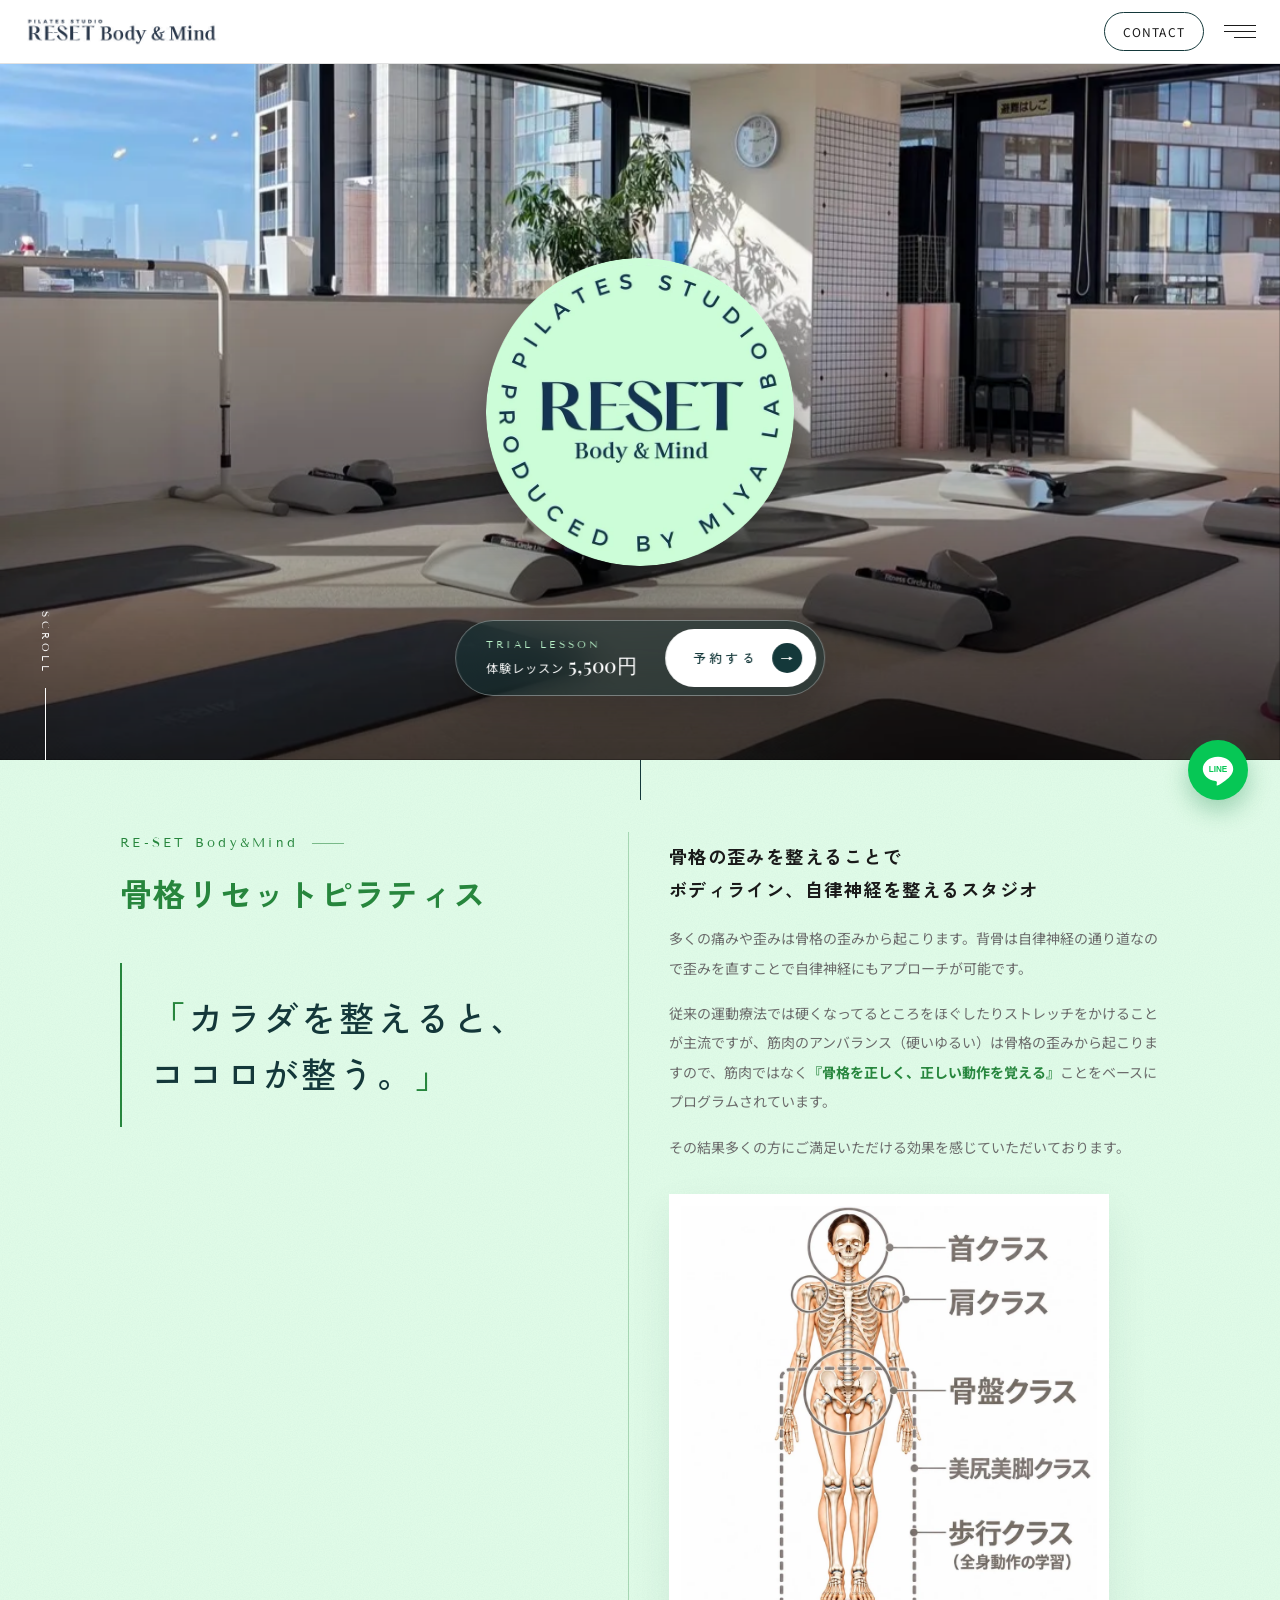
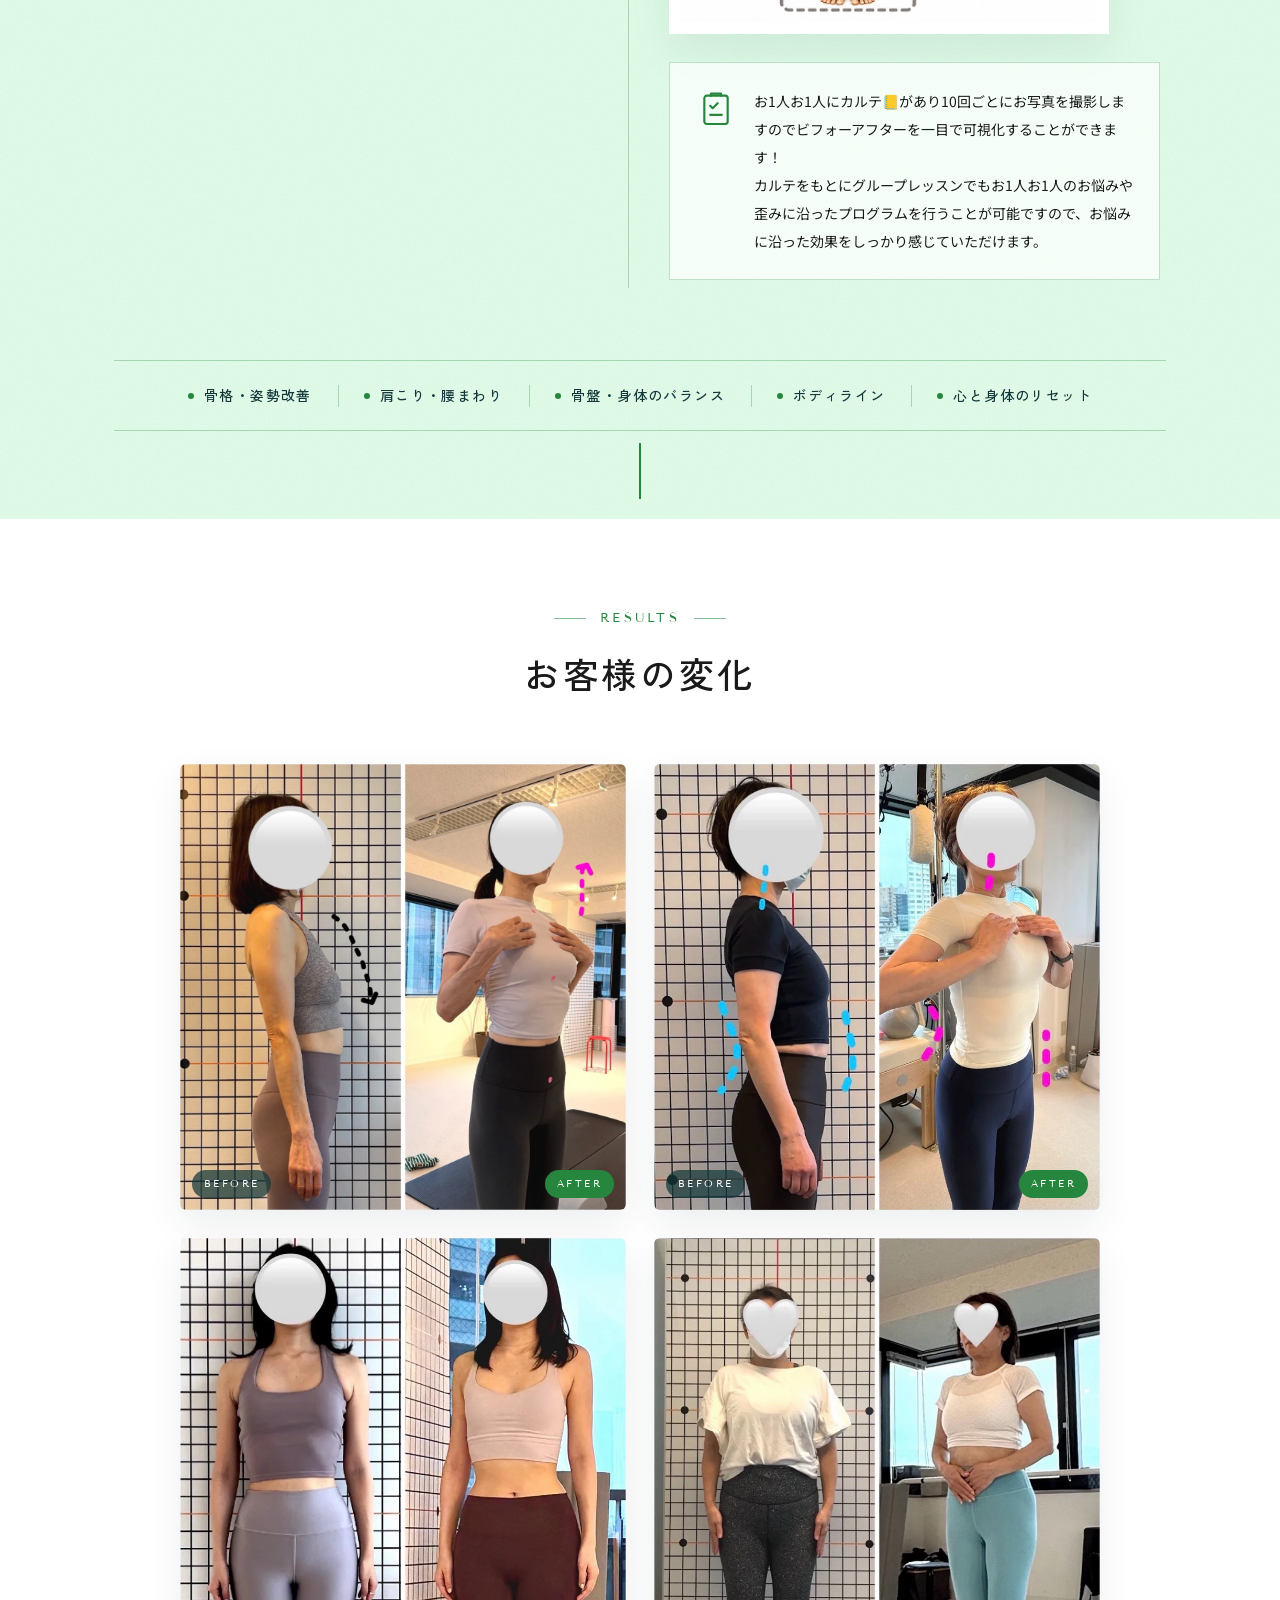
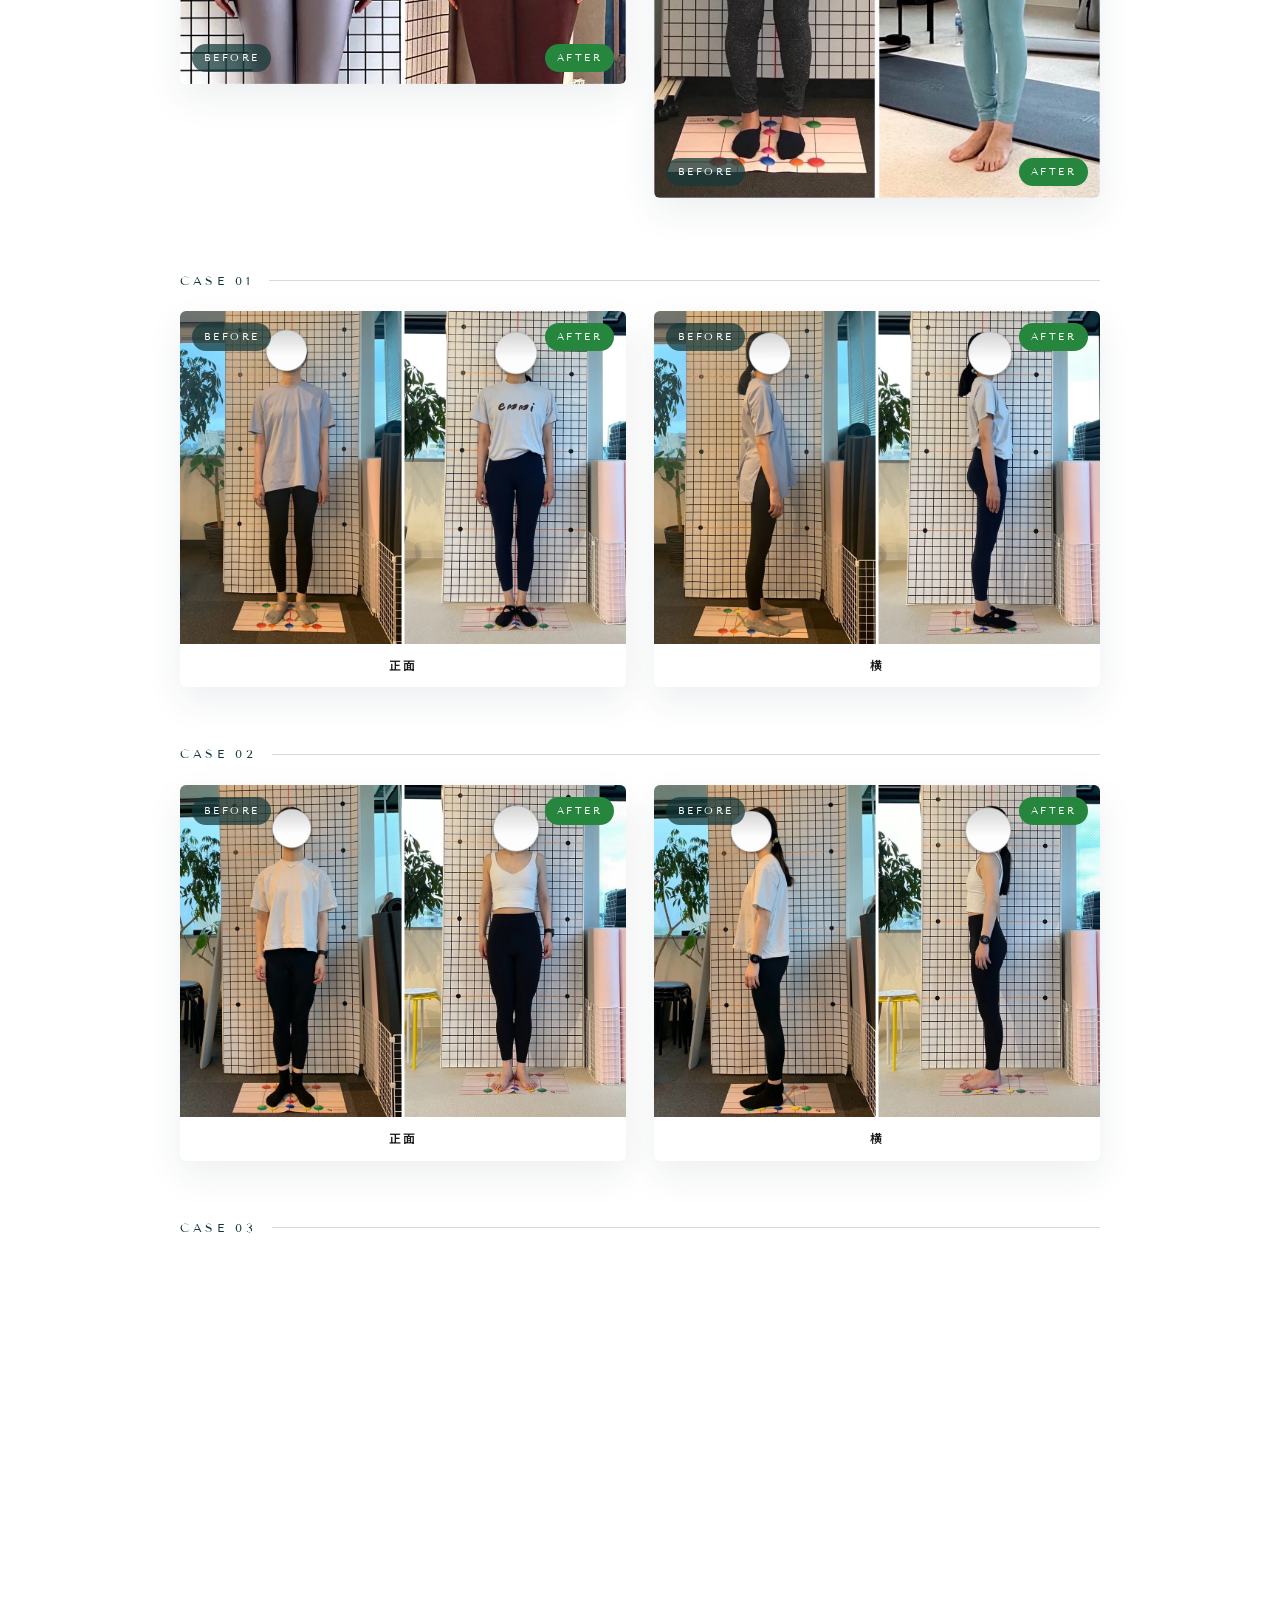
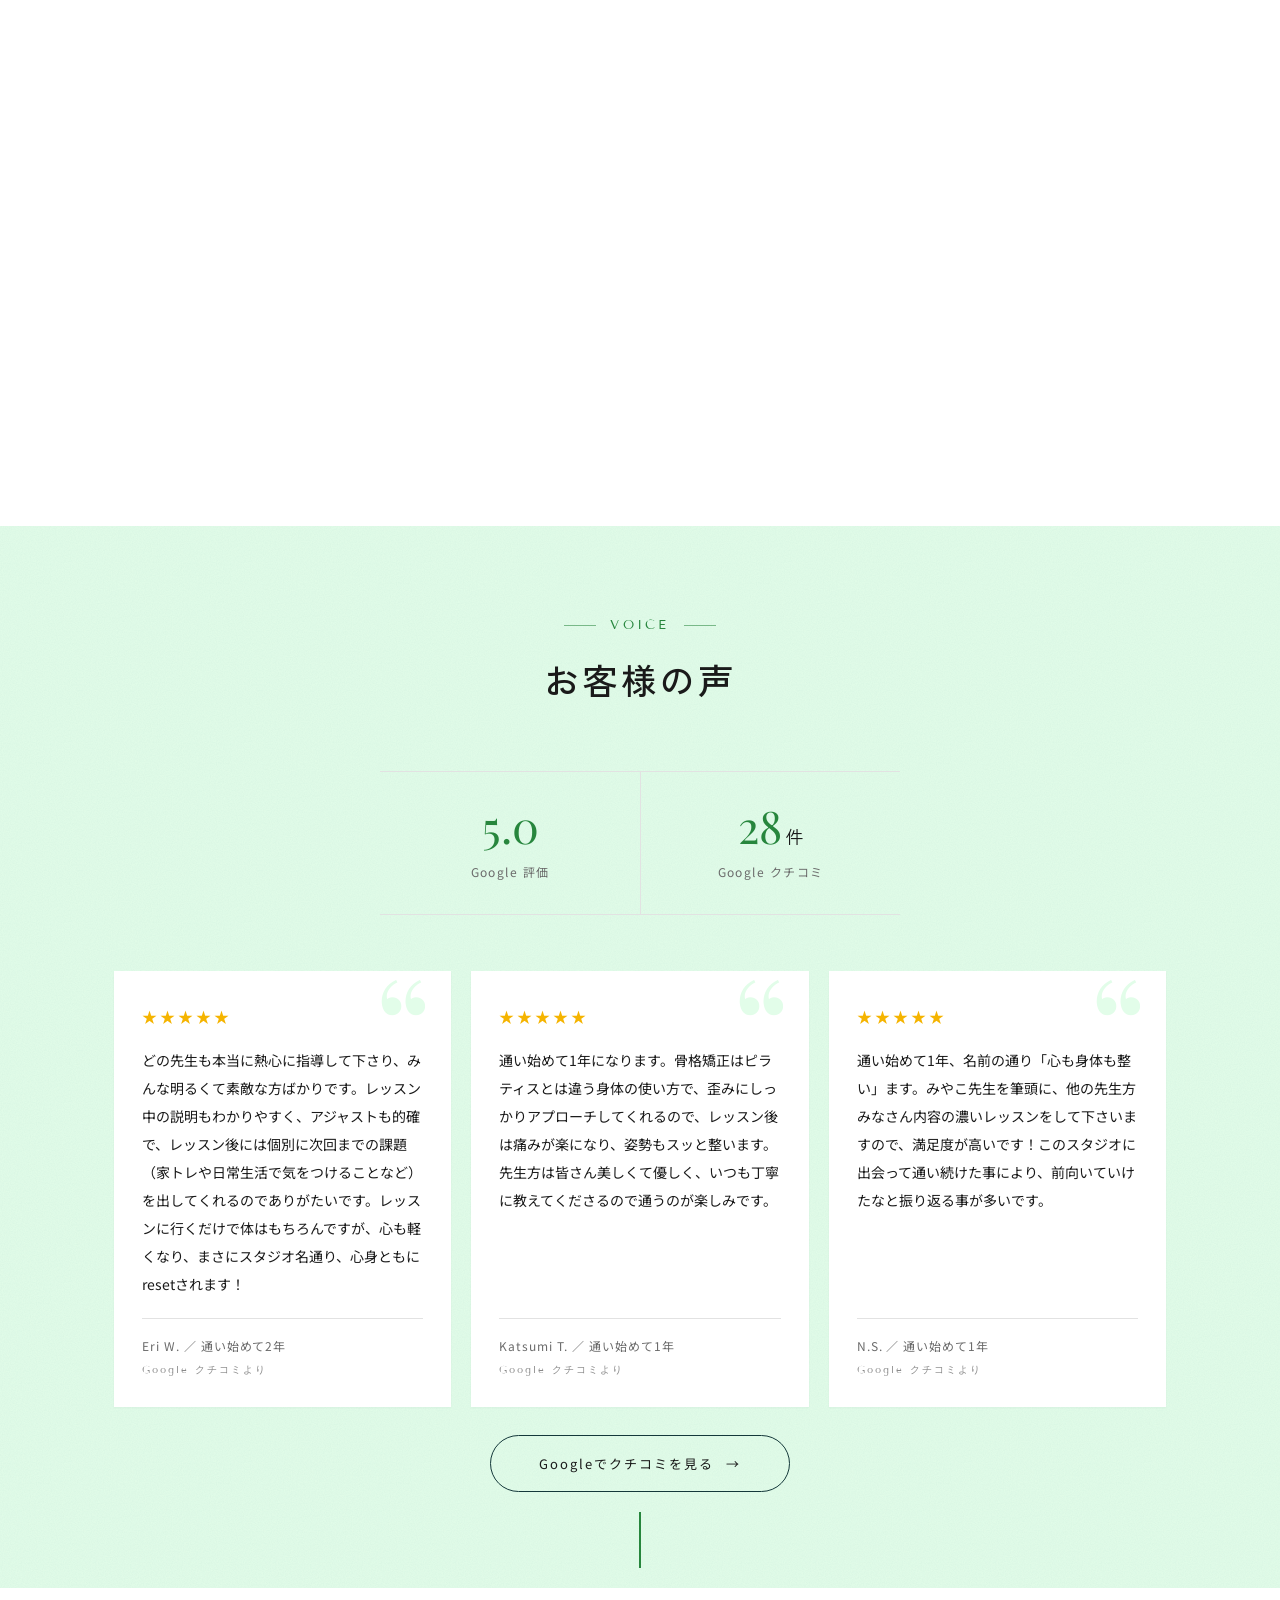
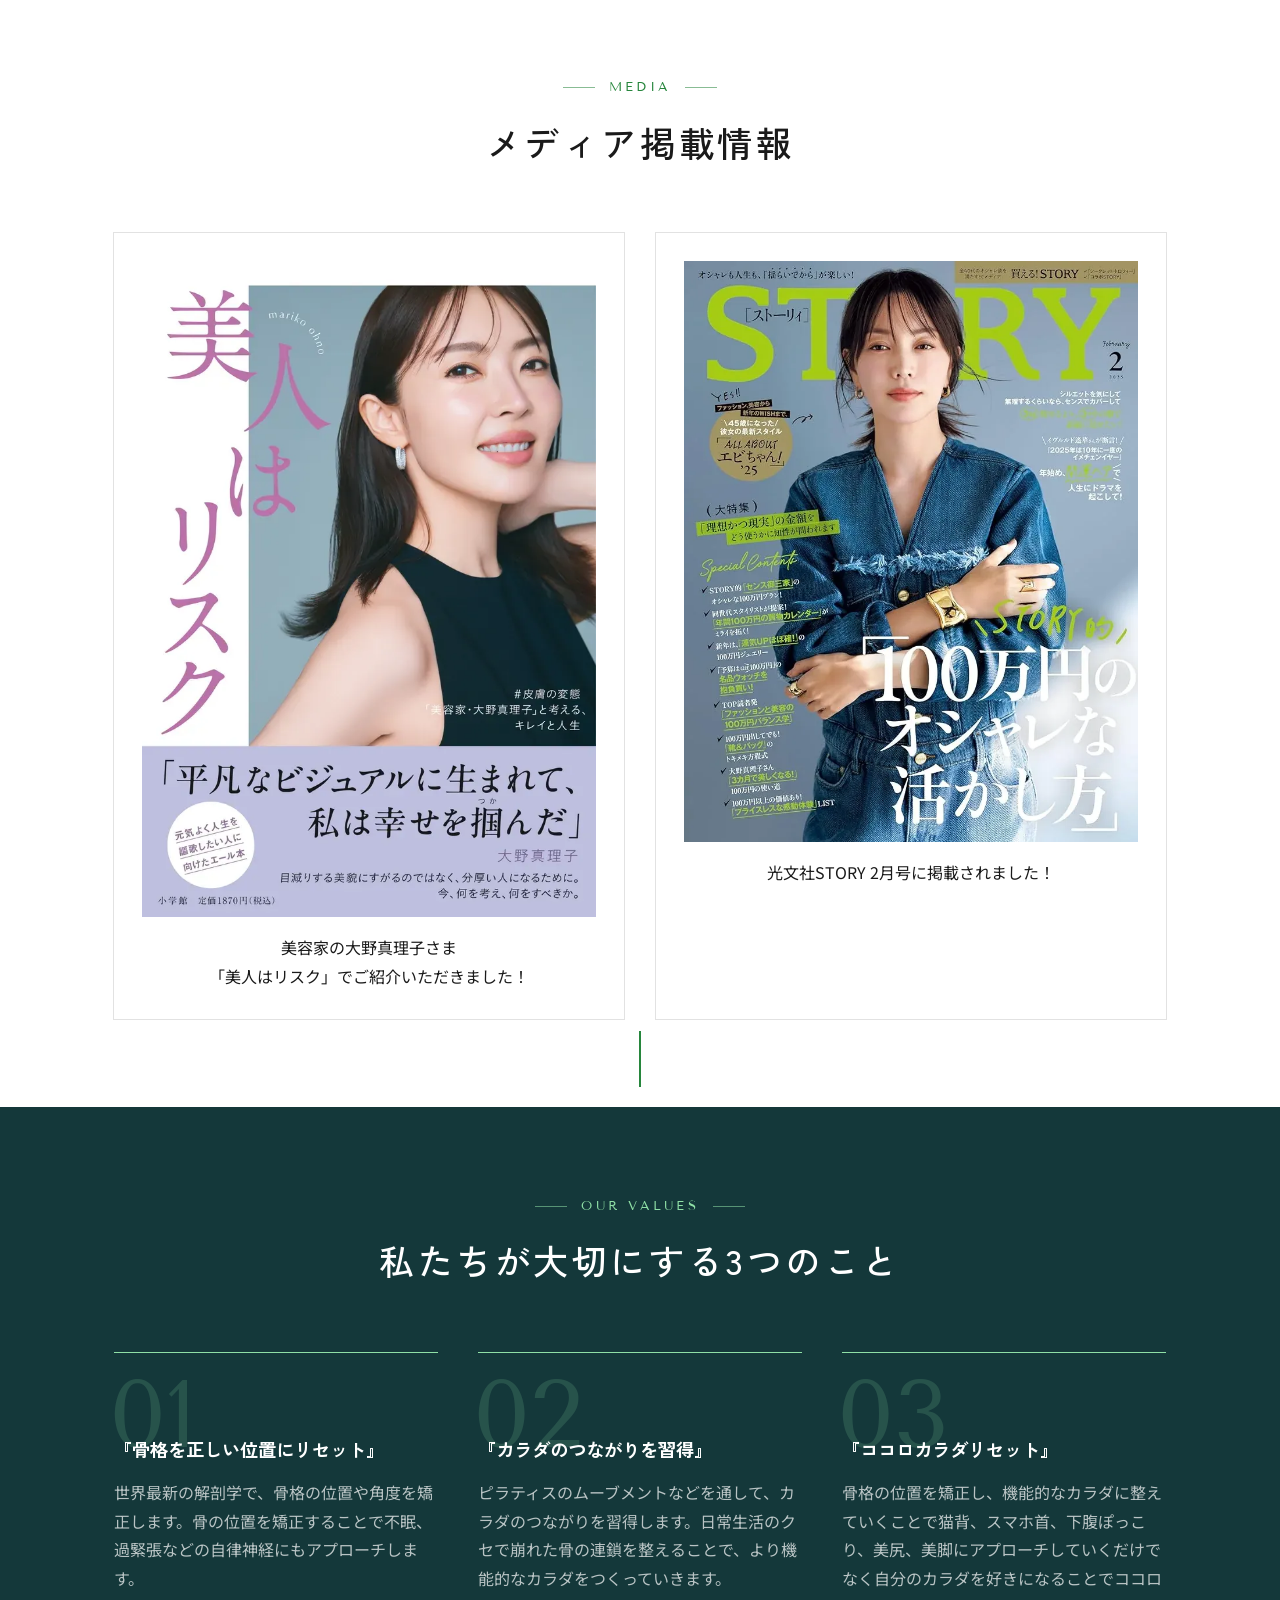
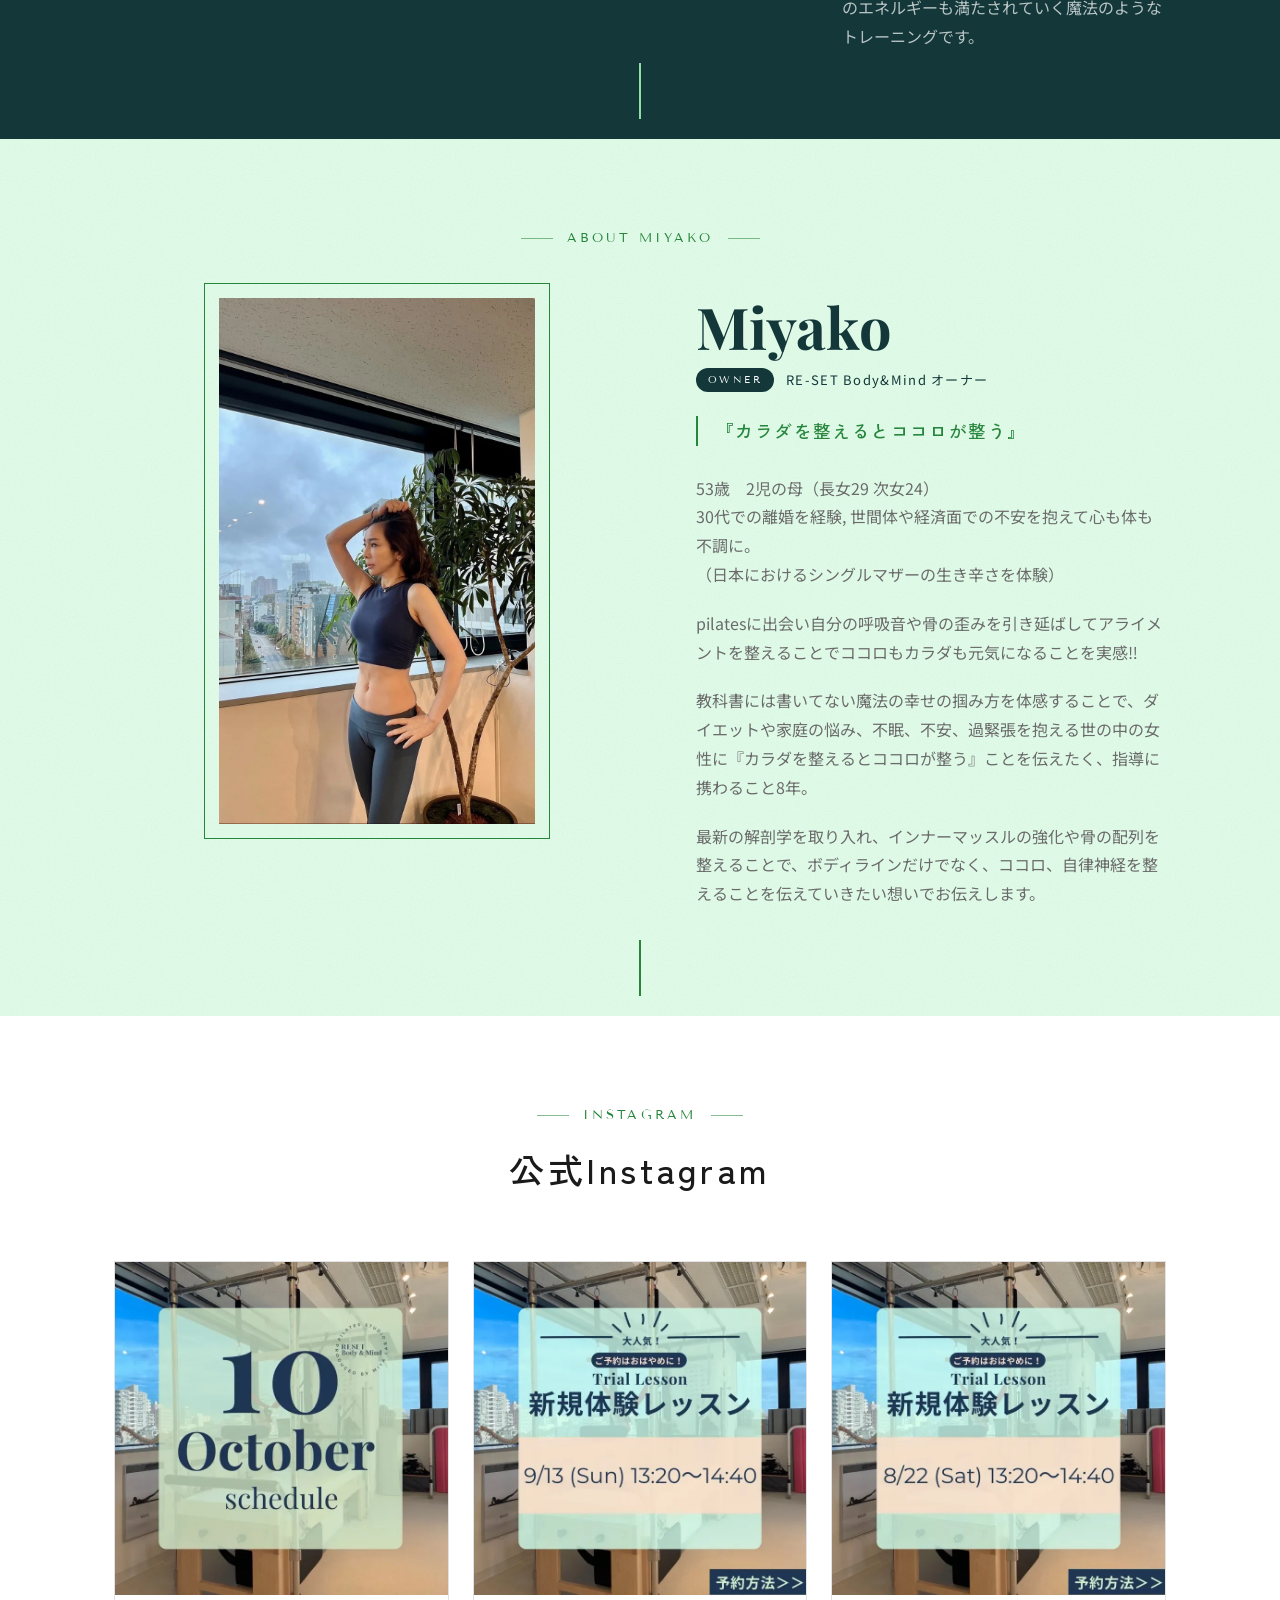
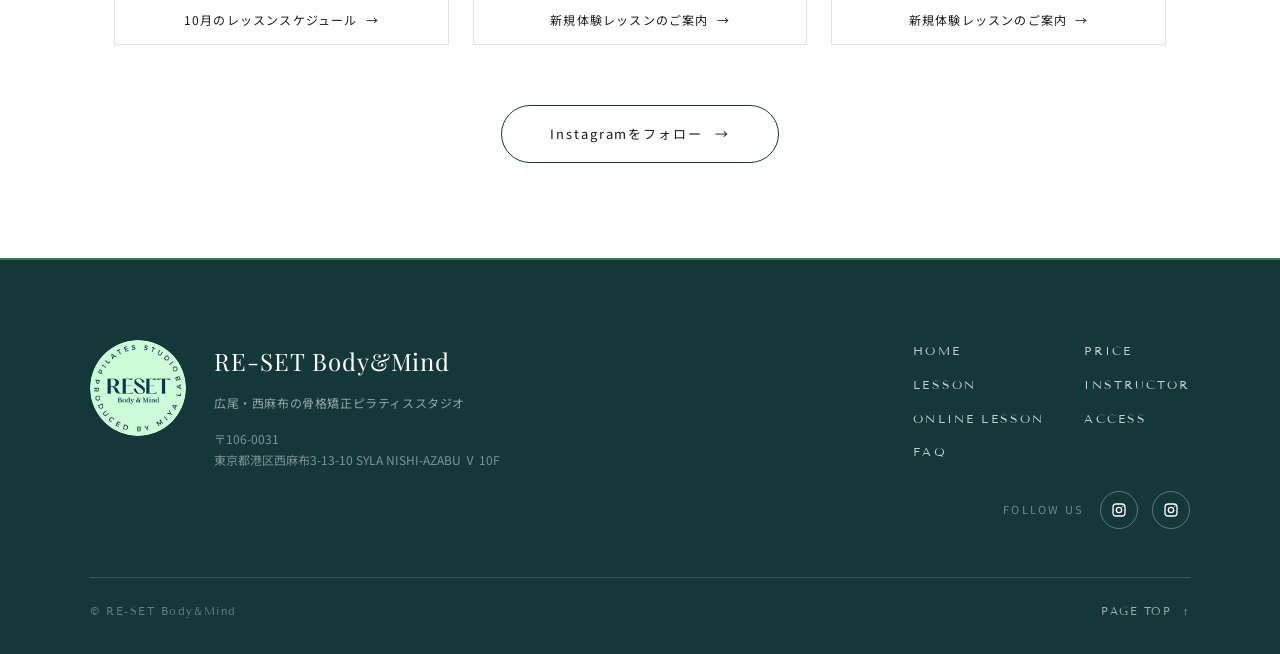
==== commit 821cdbee: "Hide customers' faces on the new before/after photos Co-Authored-By: Claude Opus 5.5 <noreply@anthro" ====
--- a/index.html
+++ b/index.html
@@ -138,13 +138,13 @@
           <p class="ba-case__label">CASE 01</p>
           <div class="ba-case__grid">
             <figure class="ba-card reveal">
-              <img src="assets/ba-5.webp?v=1793981726" alt="お客様のビフォーアフター（ケース1）：姿勢と立ち姿（正面）" loading="lazy" width="1208" height="900">
+              <img src="assets/ba-5.webp?v=1794155704" alt="お客様のビフォーアフター（ケース1）：姿勢と立ち姿（正面）" loading="lazy" width="1208" height="900">
               <span class="ba-card__tag ba-card__tag--before">BEFORE</span>
               <span class="ba-card__tag ba-card__tag--after">AFTER</span>
               <figcaption class="ba-card__view">正面</figcaption>
             </figure>
             <figure class="ba-card reveal" style="--reveal-delay:0.08s;">
-              <img src="assets/ba-6.webp?v=1793981726" alt="お客様のビフォーアフター（ケース1）：姿勢（横から）" loading="lazy" width="1208" height="900">
+              <img src="assets/ba-6.webp?v=1794155704" alt="お客様のビフォーアフター（ケース1）：姿勢（横から）" loading="lazy" width="1208" height="900">
               <span class="ba-card__tag ba-card__tag--before">BEFORE</span>
               <span class="ba-card__tag ba-card__tag--after">AFTER</span>
               <figcaption class="ba-card__view">横</figcaption>
@@ -155,13 +155,13 @@
           <p class="ba-case__label">CASE 02</p>
           <div class="ba-case__grid">
             <figure class="ba-card reveal">
-              <img src="assets/ba-7.webp?v=1793981726" alt="お客様のビフォーアフター（ケース2）：姿勢と脚のライン（正面）" loading="lazy" width="1208" height="900">
+              <img src="assets/ba-7.webp?v=1794155704" alt="お客様のビフォーアフター（ケース2）：姿勢と脚のライン（正面）" loading="lazy" width="1208" height="900">
               <span class="ba-card__tag ba-card__tag--before">BEFORE</span>
               <span class="ba-card__tag ba-card__tag--after">AFTER</span>
               <figcaption class="ba-card__view">正面</figcaption>
             </figure>
             <figure class="ba-card reveal" style="--reveal-delay:0.08s;">
-              <img src="assets/ba-8.webp?v=1793981726" alt="お客様のビフォーアフター（ケース2）：姿勢（横から）" loading="lazy" width="1208" height="900">
+              <img src="assets/ba-8.webp?v=1794155704" alt="お客様のビフォーアフター（ケース2）：姿勢（横から）" loading="lazy" width="1208" height="900">
               <span class="ba-card__tag ba-card__tag--before">BEFORE</span>
               <span class="ba-card__tag ba-card__tag--after">AFTER</span>
               <figcaption class="ba-card__view">横</figcaption>
@@ -172,13 +172,13 @@
           <p class="ba-case__label">CASE 03</p>
           <div class="ba-case__grid">
             <figure class="ba-card reveal">
-              <img src="assets/ba-9.webp?v=1793981726" alt="お客様のビフォーアフター（ケース3）：ボディラインと立ち姿（正面）" loading="lazy" width="1208" height="900">
+              <img src="assets/ba-9.webp?v=1794155704" alt="お客様のビフォーアフター（ケース3）：ボディラインと立ち姿（正面）" loading="lazy" width="1208" height="900">
               <span class="ba-card__tag ba-card__tag--before">BEFORE</span>
               <span class="ba-card__tag ba-card__tag--after">AFTER</span>
               <figcaption class="ba-card__view">正面</figcaption>
             </figure>
             <figure class="ba-card reveal" style="--reveal-delay:0.08s;">
-              <img src="assets/ba-10.webp?v=1793981726" alt="お客様のビフォーアフター（ケース3）：姿勢（横から）" loading="lazy" width="1208" height="900">
+              <img src="assets/ba-10.webp?v=1794155704" alt="お客様のビフォーアフター（ケース3）：姿勢（横から）" loading="lazy" width="1208" height="900">
               <span class="ba-card__tag ba-card__tag--before">BEFORE</span>
               <span class="ba-card__tag ba-card__tag--after">AFTER</span>
               <figcaption class="ba-card__view">横</figcaption>
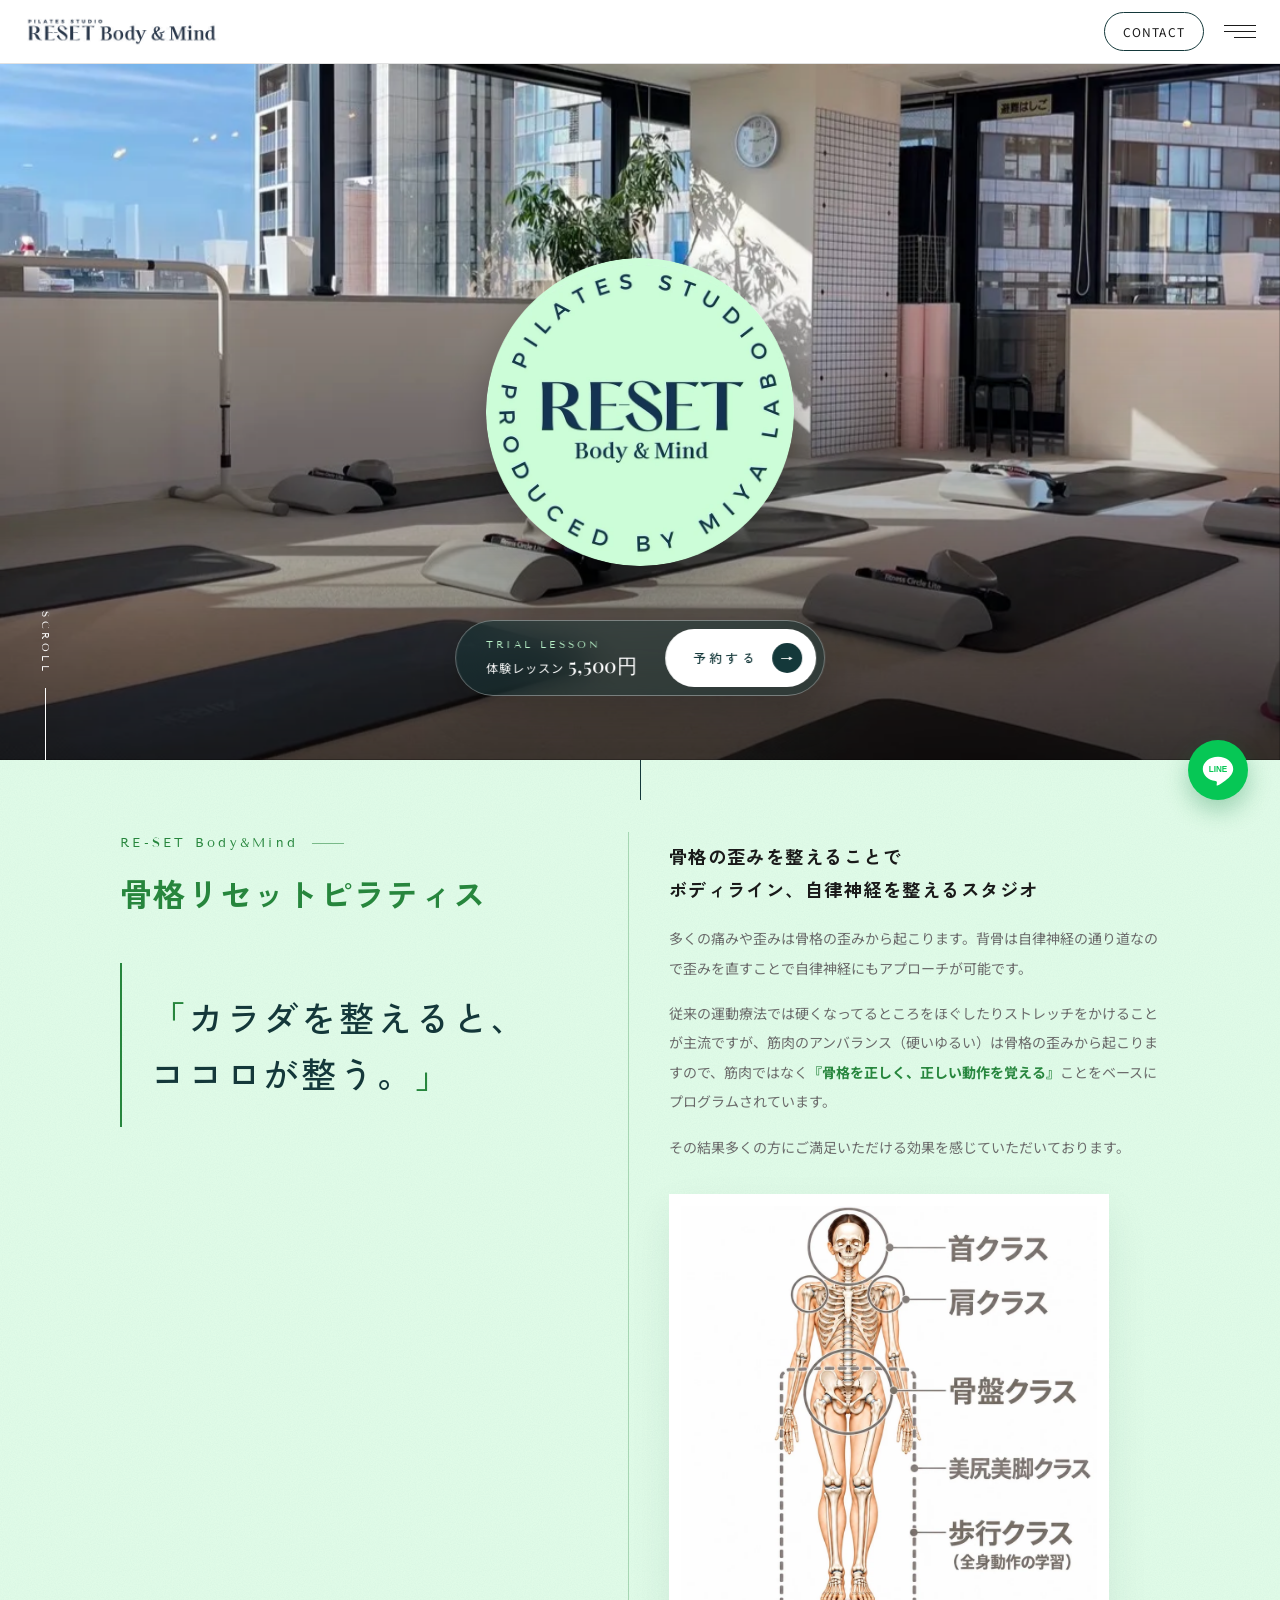
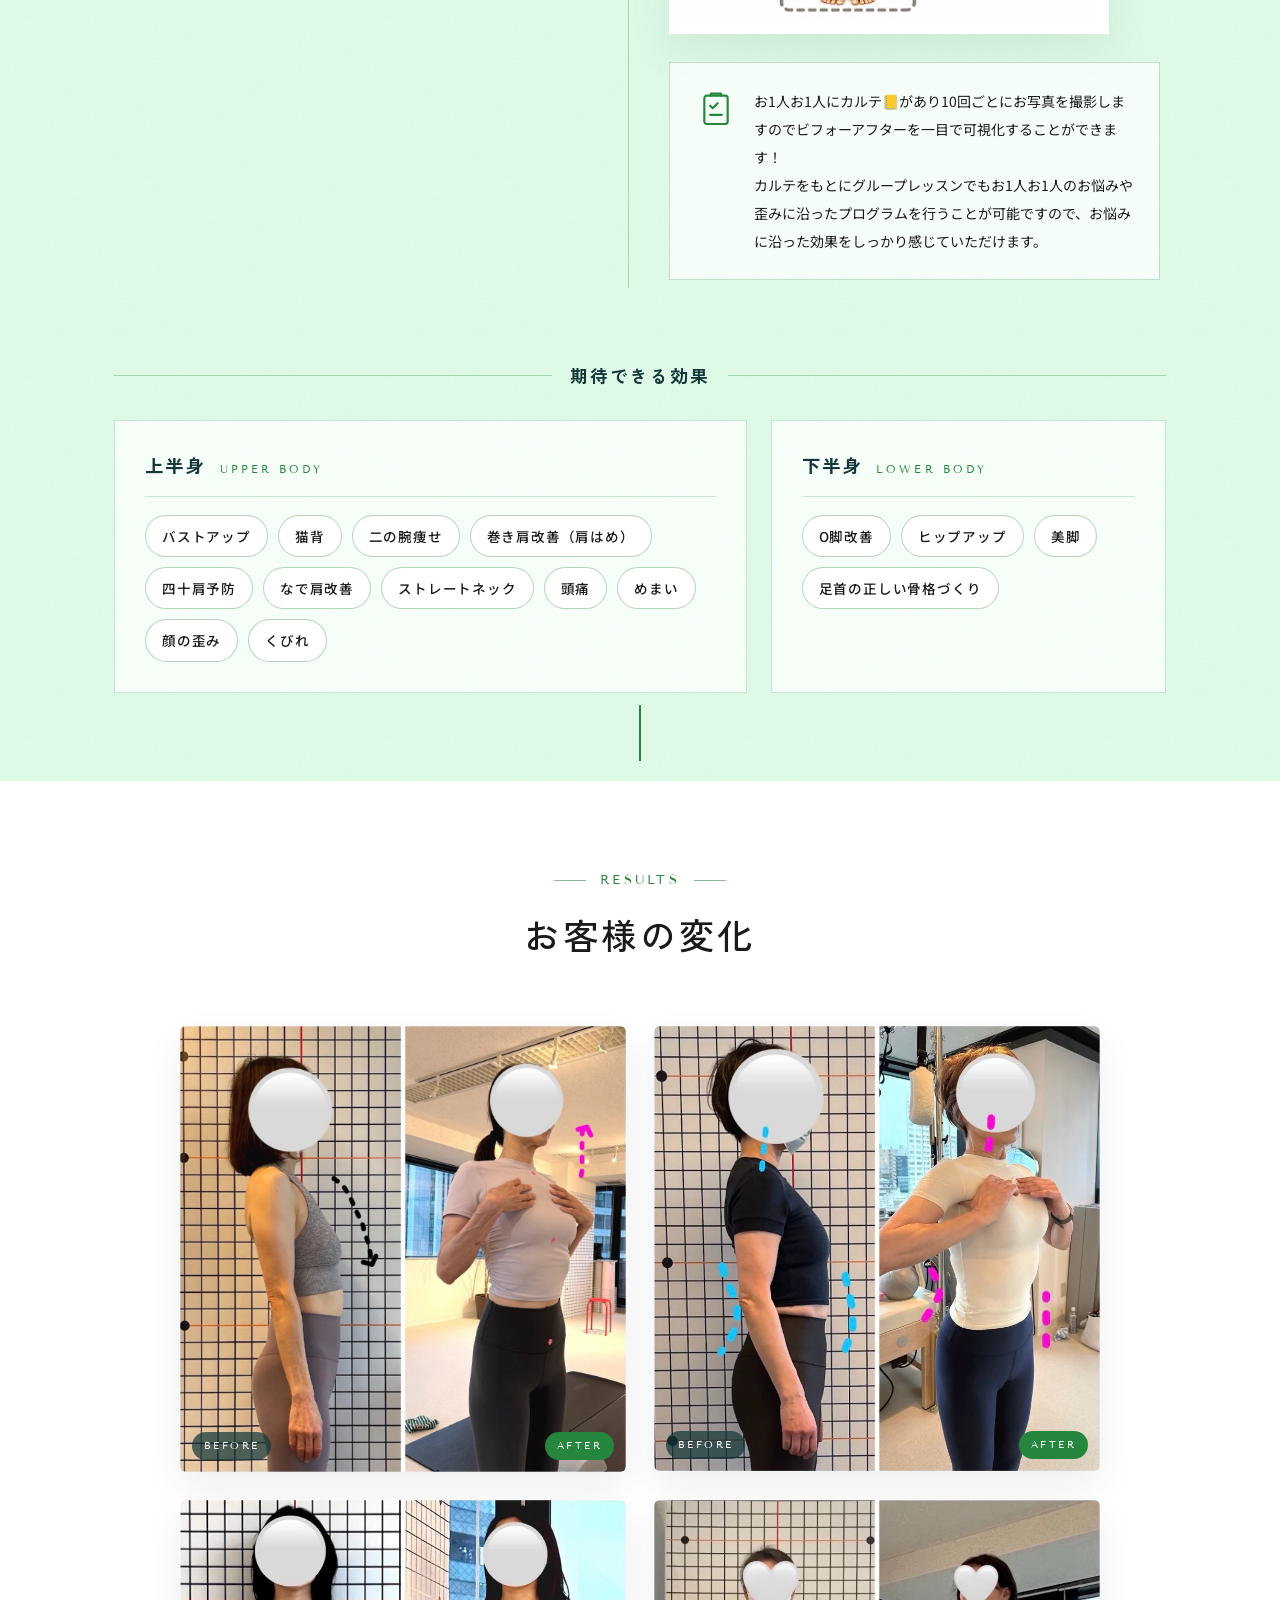
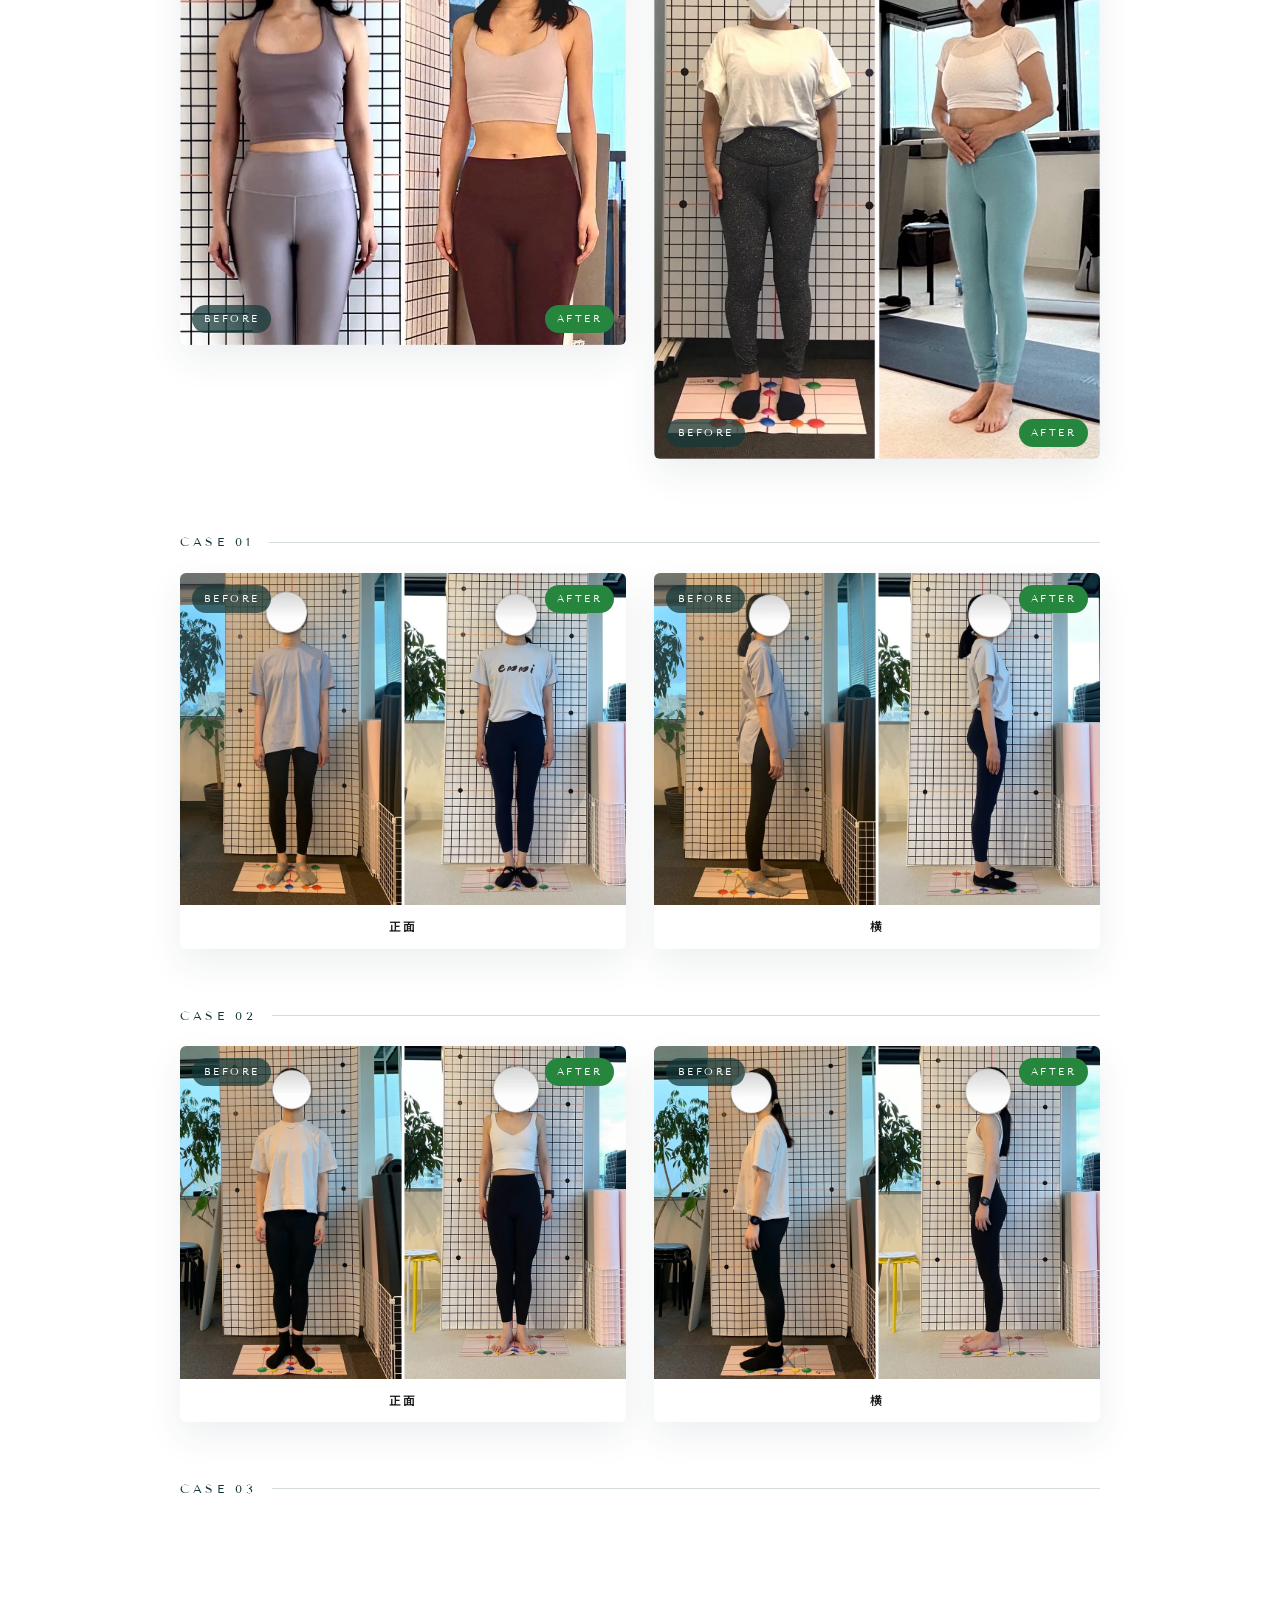
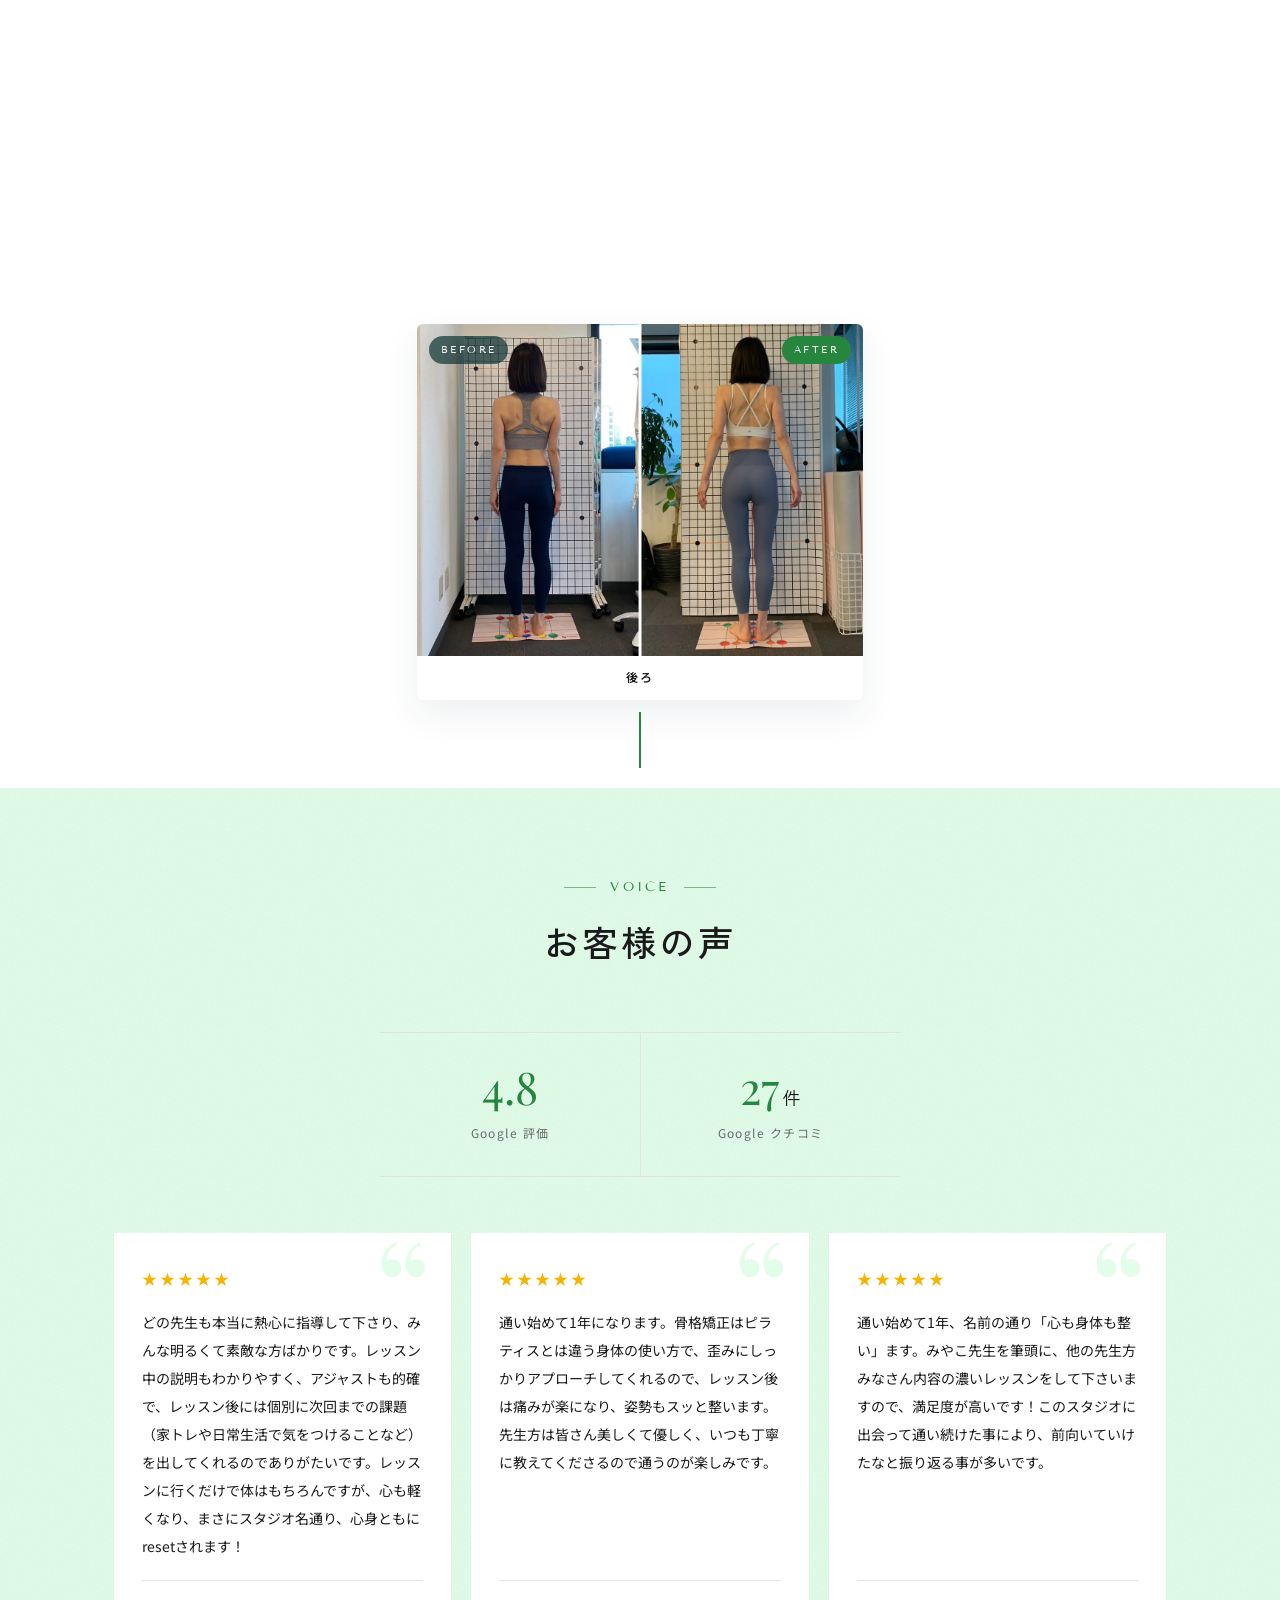
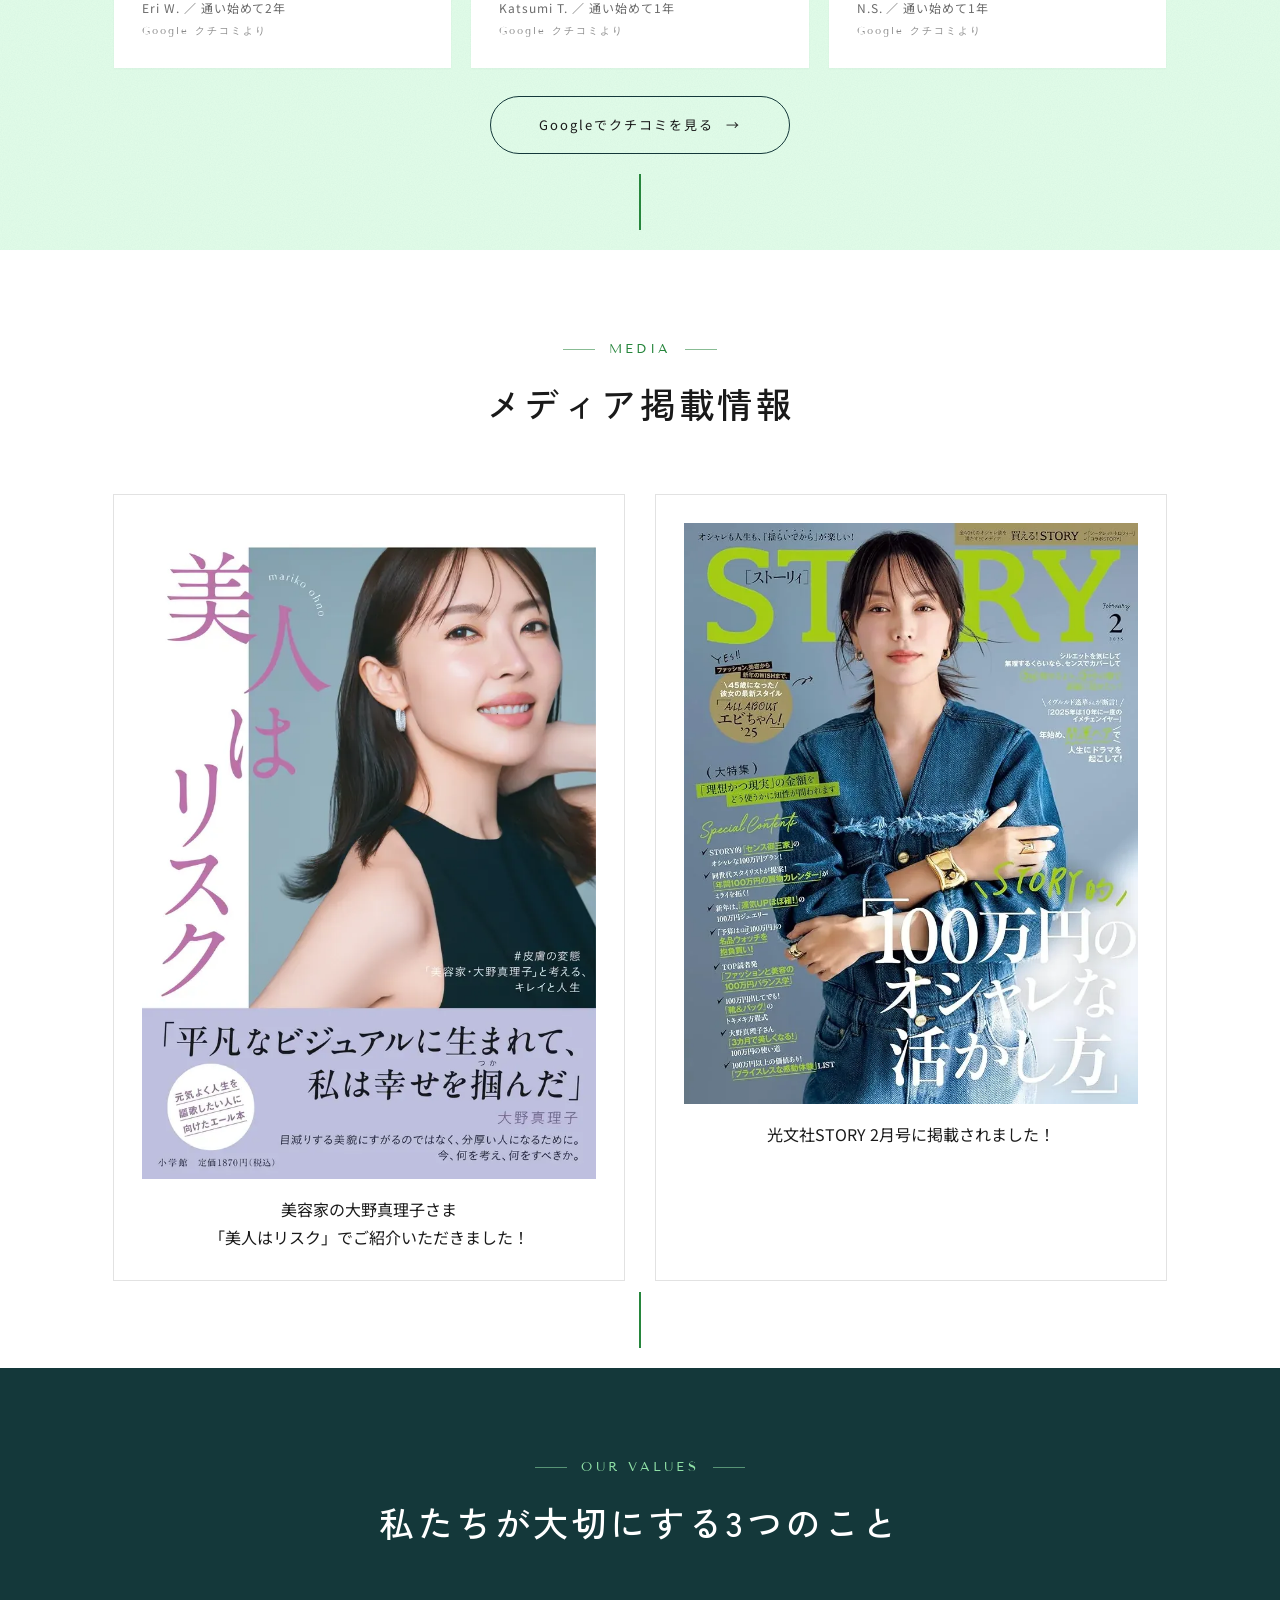
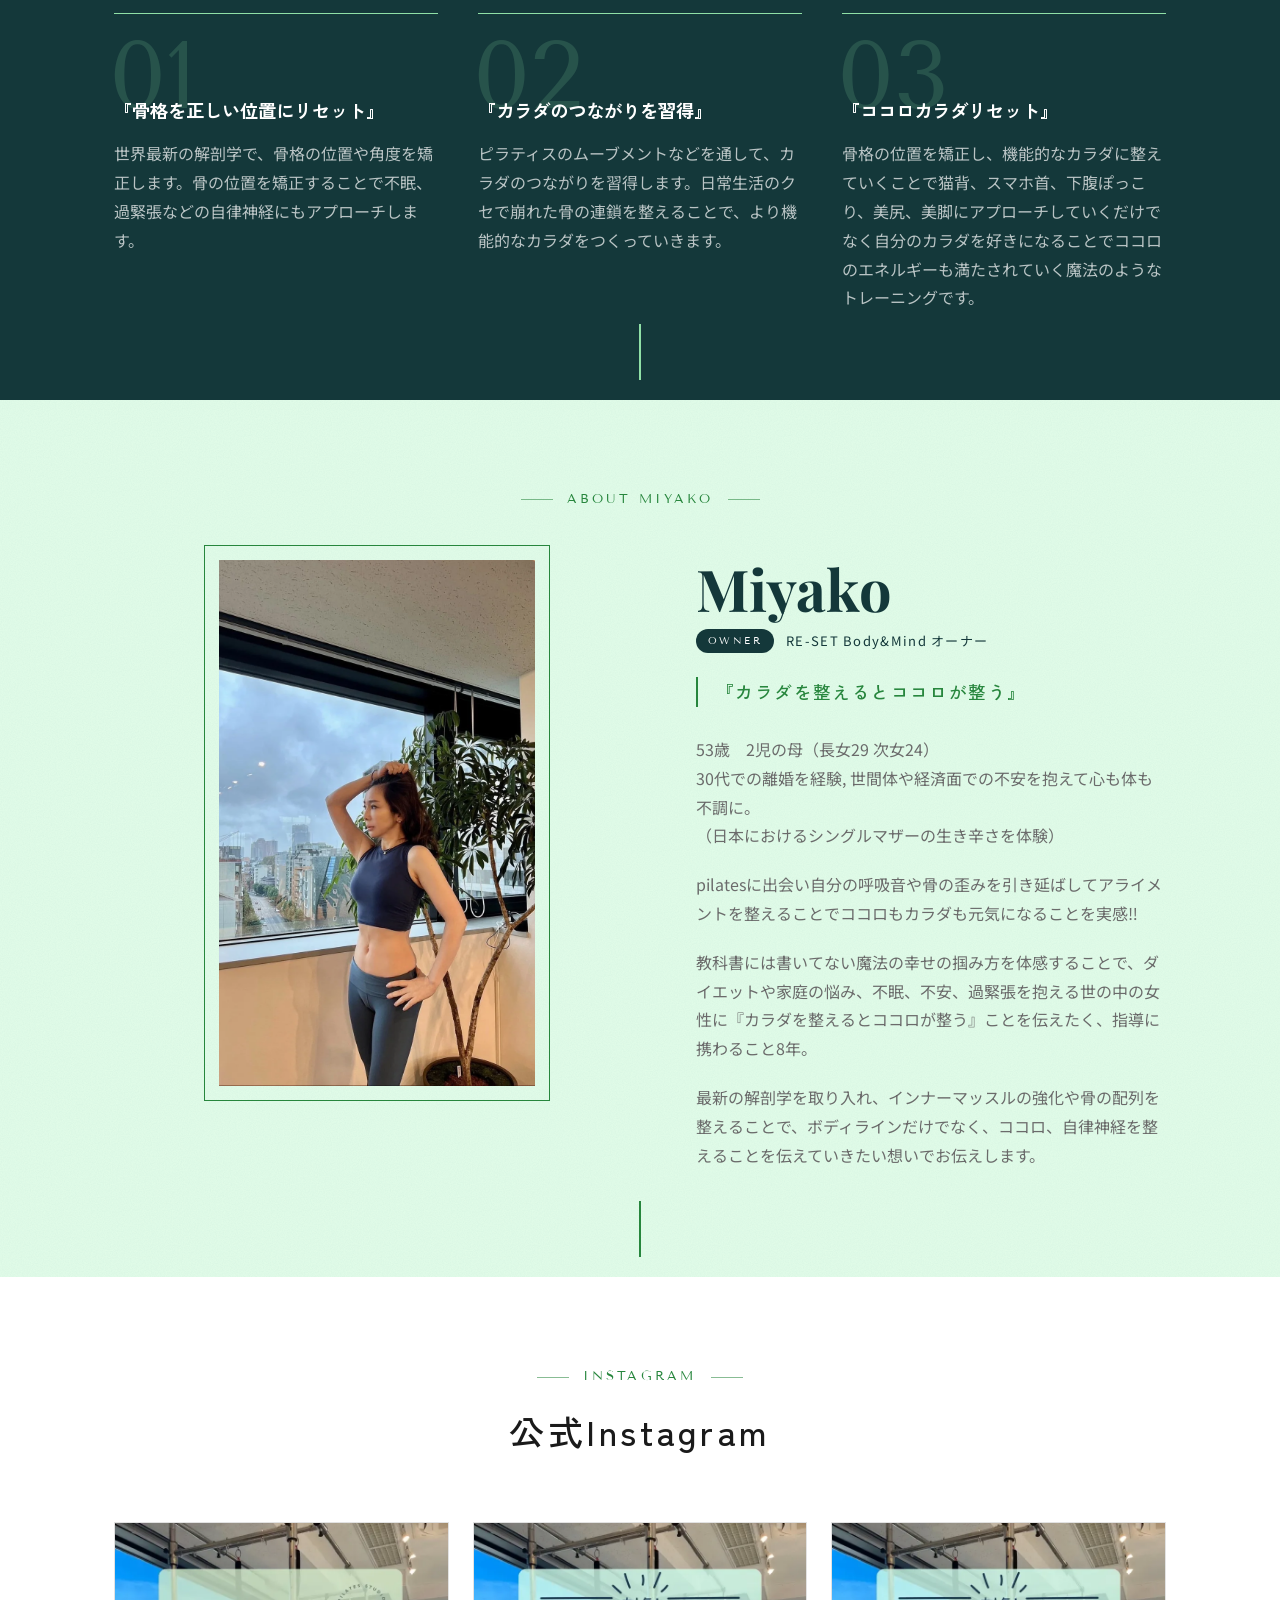
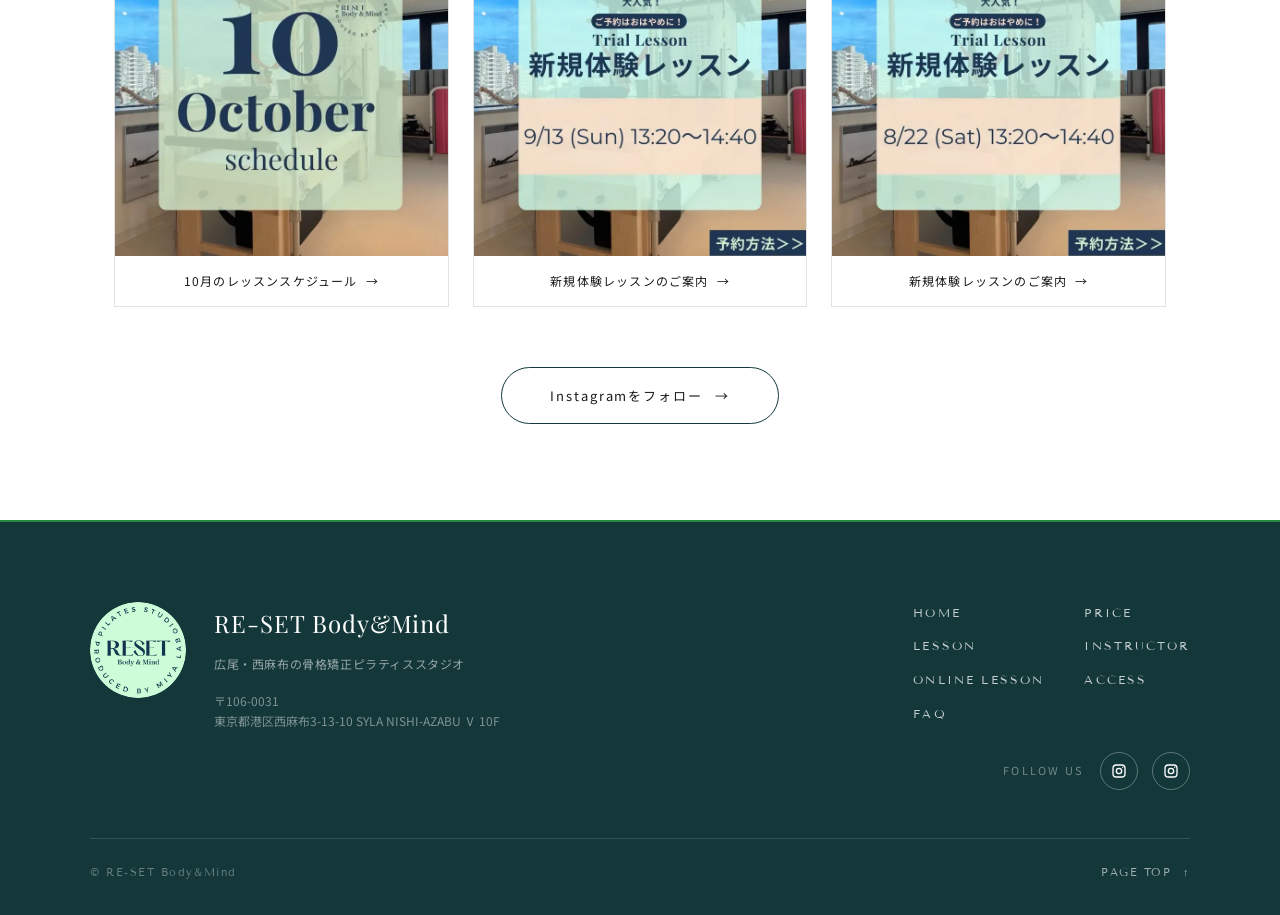
==== commit 1ff17b60: "Replace keyword chips with upper / lower body effects Co-Authored-By: Claude Opus 5.5 <noreply@anthr" ====
--- a/index.html
+++ b/index.html
@@ -10,7 +10,7 @@
 <link rel="preconnect" href="https://fonts.googleapis.com">
 <link rel="preconnect" href="https://fonts.gstatic.com" crossorigin>
 <link rel="stylesheet" href="https://fonts.googleapis.com/css2?family=Noto+Sans+JP:wght@400;500;700&family=Zen+Kaku+Gothic+New:wght@500;700&family=Tenor+Sans&family=Playfair+Display:wght@400;500;600;700&display=swap">
-<link rel="stylesheet" href="css/style.css?v=1793981726">
+<link rel="stylesheet" href="css/style.css?v=1794156001">
 </head>
 <body>
 
@@ -97,13 +97,34 @@
           </div>
         </div>
       </div>
-      <ul class="statement__tags reveal" style="--reveal-delay:0.25s;">
-        <li>骨格・姿勢改善</li>
-        <li>肩こり・腰まわり</li>
-        <li>骨盤・身体のバランス</li>
-        <li>ボディライン</li>
-        <li>心と身体のリセット</li>
-      </ul>
+      <div class="effects">
+        <p class="effects__title reveal">期待できる効果</p>
+        <div class="effects__group reveal">
+          <h3 class="effects__head"><span class="effects__en">Upper Body</span>上半身</h3>
+          <ul class="effects__list">
+            <li>バストアップ</li>
+            <li>猫背</li>
+            <li>二の腕痩せ</li>
+            <li>巻き肩改善（肩はめ）</li>
+            <li>四十肩予防</li>
+            <li>なで肩改善</li>
+            <li>ストレートネック</li>
+            <li>頭痛</li>
+            <li>めまい</li>
+            <li>顔の歪み</li>
+            <li>くびれ</li>
+          </ul>
+        </div>
+        <div class="effects__group reveal" style="--reveal-delay:0.1s;">
+          <h3 class="effects__head"><span class="effects__en">Lower Body</span>下半身</h3>
+          <ul class="effects__list">
+            <li>O脚改善</li>
+            <li>ヒップアップ</li>
+            <li>美脚</li>
+            <li>足首の正しい骨格づくり</li>
+          </ul>
+        </div>
+      </div>
     </div>
   </section>
 
@@ -390,6 +411,6 @@
 
 </div>
 
-<script src="js/main.js?v=1793981726"></script>
+<script src="js/main.js?v=1794156001"></script>
 </body>
 </html>
--- a/css/style.css
+++ b/css/style.css
@@ -3884,47 +3884,6 @@
   color: var(--color-muted);
 }
 
-.statement__tags {
-  display: flex;
-  flex-wrap: wrap;
-  justify-content: center;
-  margin-top: 72px;
-  border-top: 1px solid rgba(39, 134, 61, 0.3);
-  border-bottom: 1px solid rgba(39, 134, 61, 0.3);
-}
-
-.statement__tags li {
-  position: relative;
-  display: flex;
-  align-items: center;
-  gap: 10px;
-  padding: 22px 26px;
-  font-family: var(--font-jp-heading);
-  font-size: 14px;
-  font-weight: 500;
-  letter-spacing: 0.1em;
-  color: var(--color-accent);
-}
-
-.statement__tags li::before {
-  content: "";
-  width: 6px;
-  height: 6px;
-  border-radius: 50%;
-  background: var(--color-sage);
-}
-
-.statement__tags li + li::after {
-  content: "";
-  position: absolute;
-  left: 0;
-  top: 50%;
-  width: 1px;
-  height: 22px;
-  translate: 0 -50%;
-  background: rgba(39, 134, 61, 0.3);
-}
-
 @media (max-width: 760px) {
   .statement__grid {
     grid-template-columns: 1fr;
@@ -3968,23 +3927,97 @@
   }
 }
 
-/* Below desktop width the five keywords wrap, so drop the ruled row for pills. */
-@media (max-width: 1000px) {
-  .statement__tags {
-    gap: 10px;
+/* Effects: upper / lower body, each a card of keyword pills. */
+.effects {
+  display: grid;
+  grid-template-columns: 1.6fr 1fr;
+  gap: 24px;
+  margin-top: 72px;
+}
+
+.effects__title {
+  grid-column: 1 / -1;
+  display: flex;
+  align-items: center;
+  gap: 18px;
+  margin: 0 0 4px;
+  font-family: var(--font-jp-heading);
+  font-size: 1.1rem;
+  font-weight: 700;
+  letter-spacing: 0.12em;
+  color: var(--color-accent);
+}
+
+.effects__title::before,
+.effects__title::after {
+  content: "";
+  flex: 1;
+  height: 1px;
+  background: rgba(39, 134, 61, 0.3);
+}
+
+.effects__group {
+  padding: 28px 30px 30px;
+  background: rgba(255, 255, 255, 0.72);
+  border: 1px solid rgba(39, 134, 61, 0.22);
+}
+
+.effects__head {
+  display: flex;
+  align-items: baseline;
+  gap: 14px;
+  margin: 0 0 18px;
+  padding-bottom: 14px;
+  border-bottom: 1px solid rgba(39, 134, 61, 0.2);
+  font-family: var(--font-jp-heading);
+  font-size: 1.15rem;
+  font-weight: 700;
+  letter-spacing: 0.12em;
+  color: var(--color-accent);
+}
+
+.effects__en {
+  order: 2;
+  font-family: var(--font-en);
+  font-size: 11px;
+  font-weight: 400;
+  letter-spacing: 0.28em;
+  text-transform: uppercase;
+  color: var(--color-sage);
+}
+
+.effects__list {
+  display: flex;
+  flex-wrap: wrap;
+  gap: 10px;
+}
+
+.effects__list li {
+  padding: 8px 16px;
+  border: 1px solid rgba(39, 134, 61, 0.35);
+  border-radius: 999px;
+  background: #fff;
+  font-size: 13.5px;
+  font-weight: 500;
+  letter-spacing: 0.06em;
+  color: var(--color-text);
+}
+
+@media (max-width: 860px) {
+  .effects {
+    grid-template-columns: 1fr;
+    gap: 18px;
     margin-top: 48px;
-    padding: 0;
-    border: none;
-  }
-  .statement__tags li {
-    padding: 9px 16px;
-    border: 1px solid rgba(39, 134, 61, 0.35);
-    border-radius: 999px;
-    background: rgba(255, 255, 255, 0.55);
+  }
+  .effects__group {
+    padding: 22px 20px 24px;
+  }
+  .effects__list {
+    gap: 8px;
+  }
+  .effects__list li {
+    padding: 7px 14px;
     font-size: 13px;
-  }
-  .statement__tags li + li::after {
-    display: none;
   }
 }
 
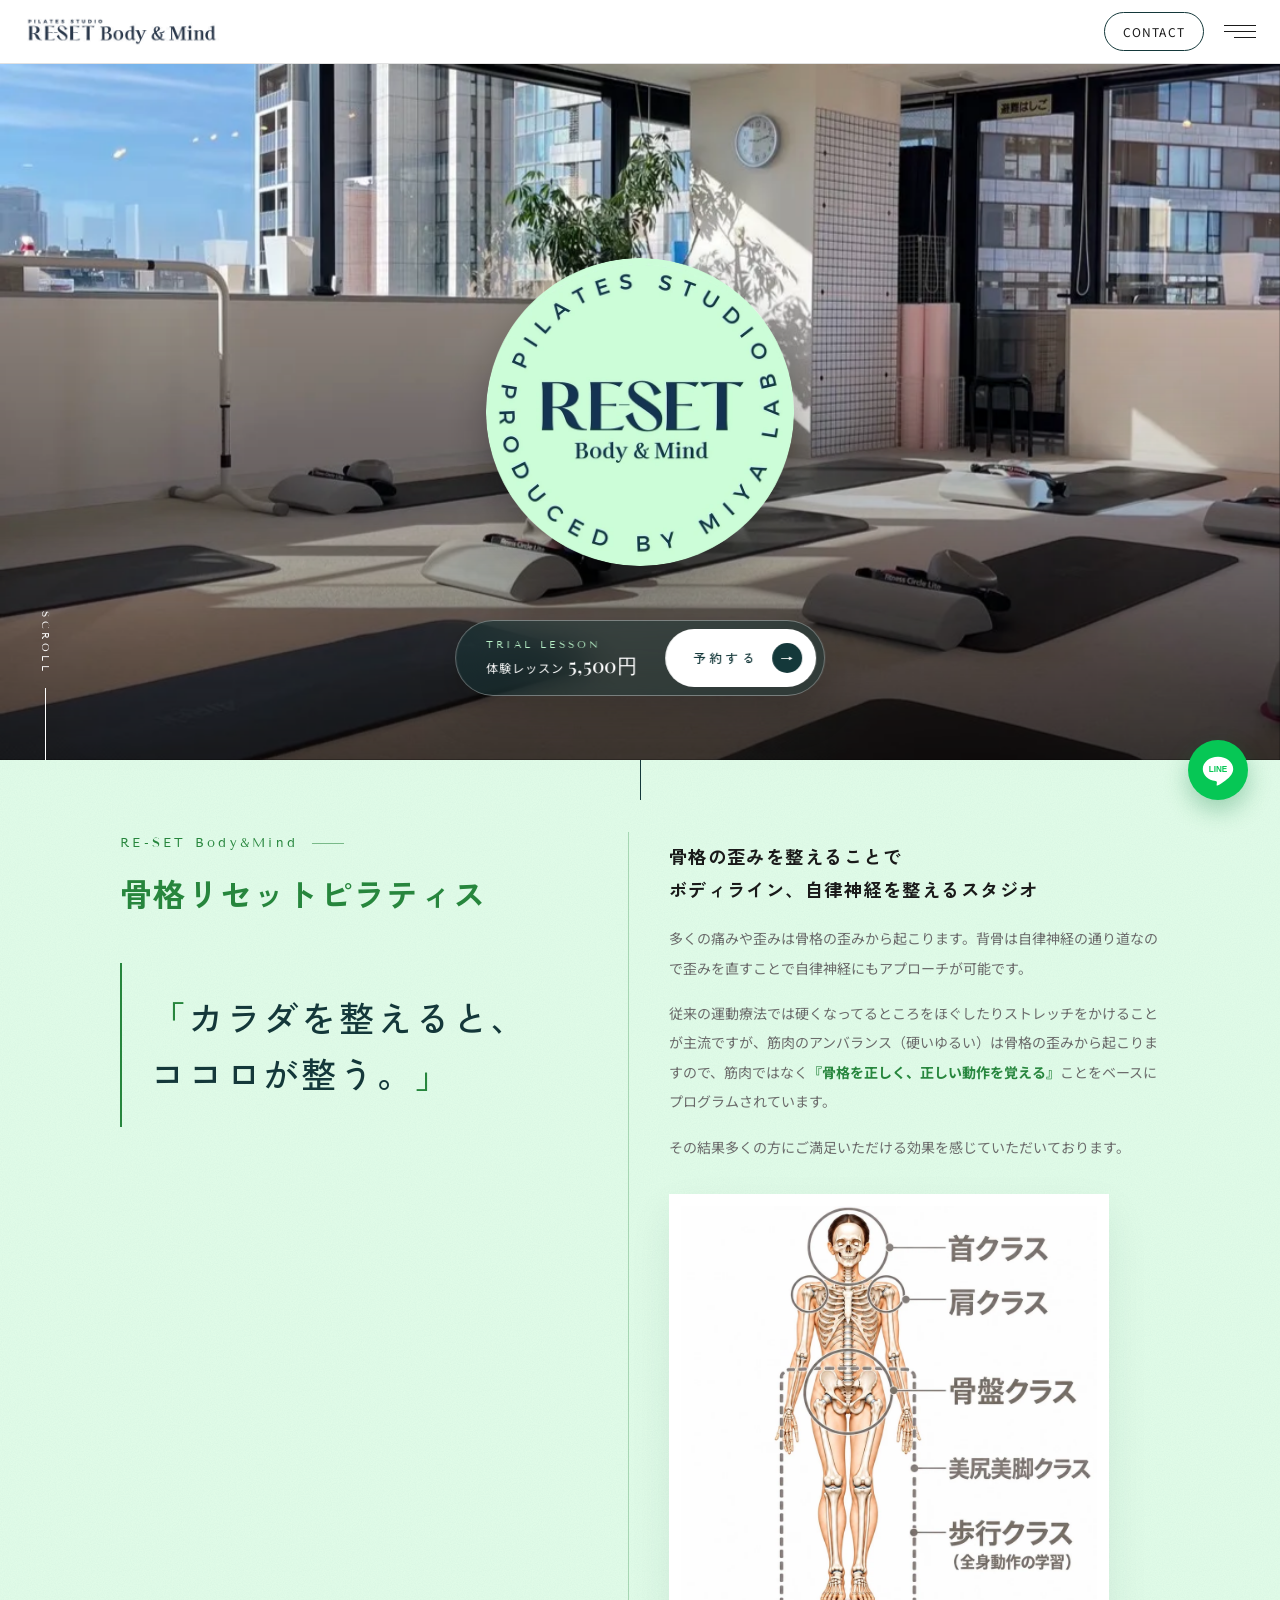
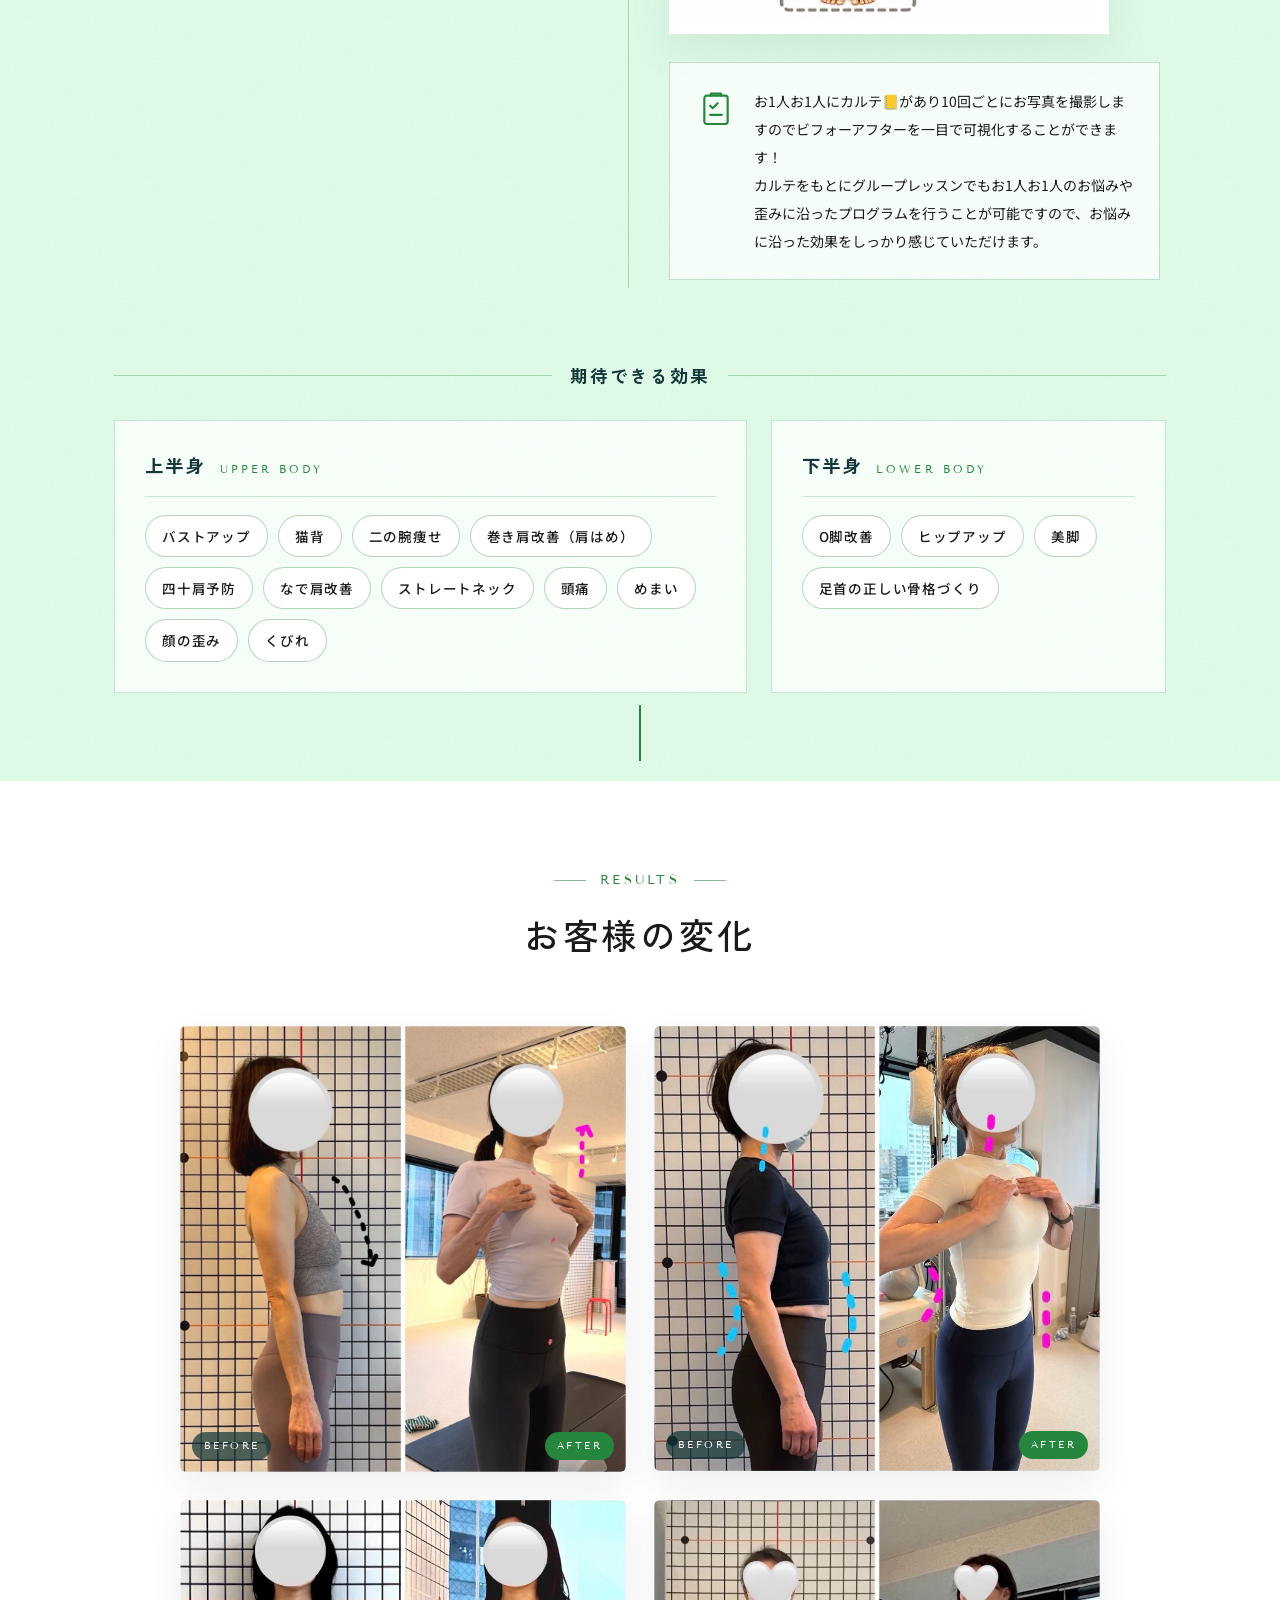
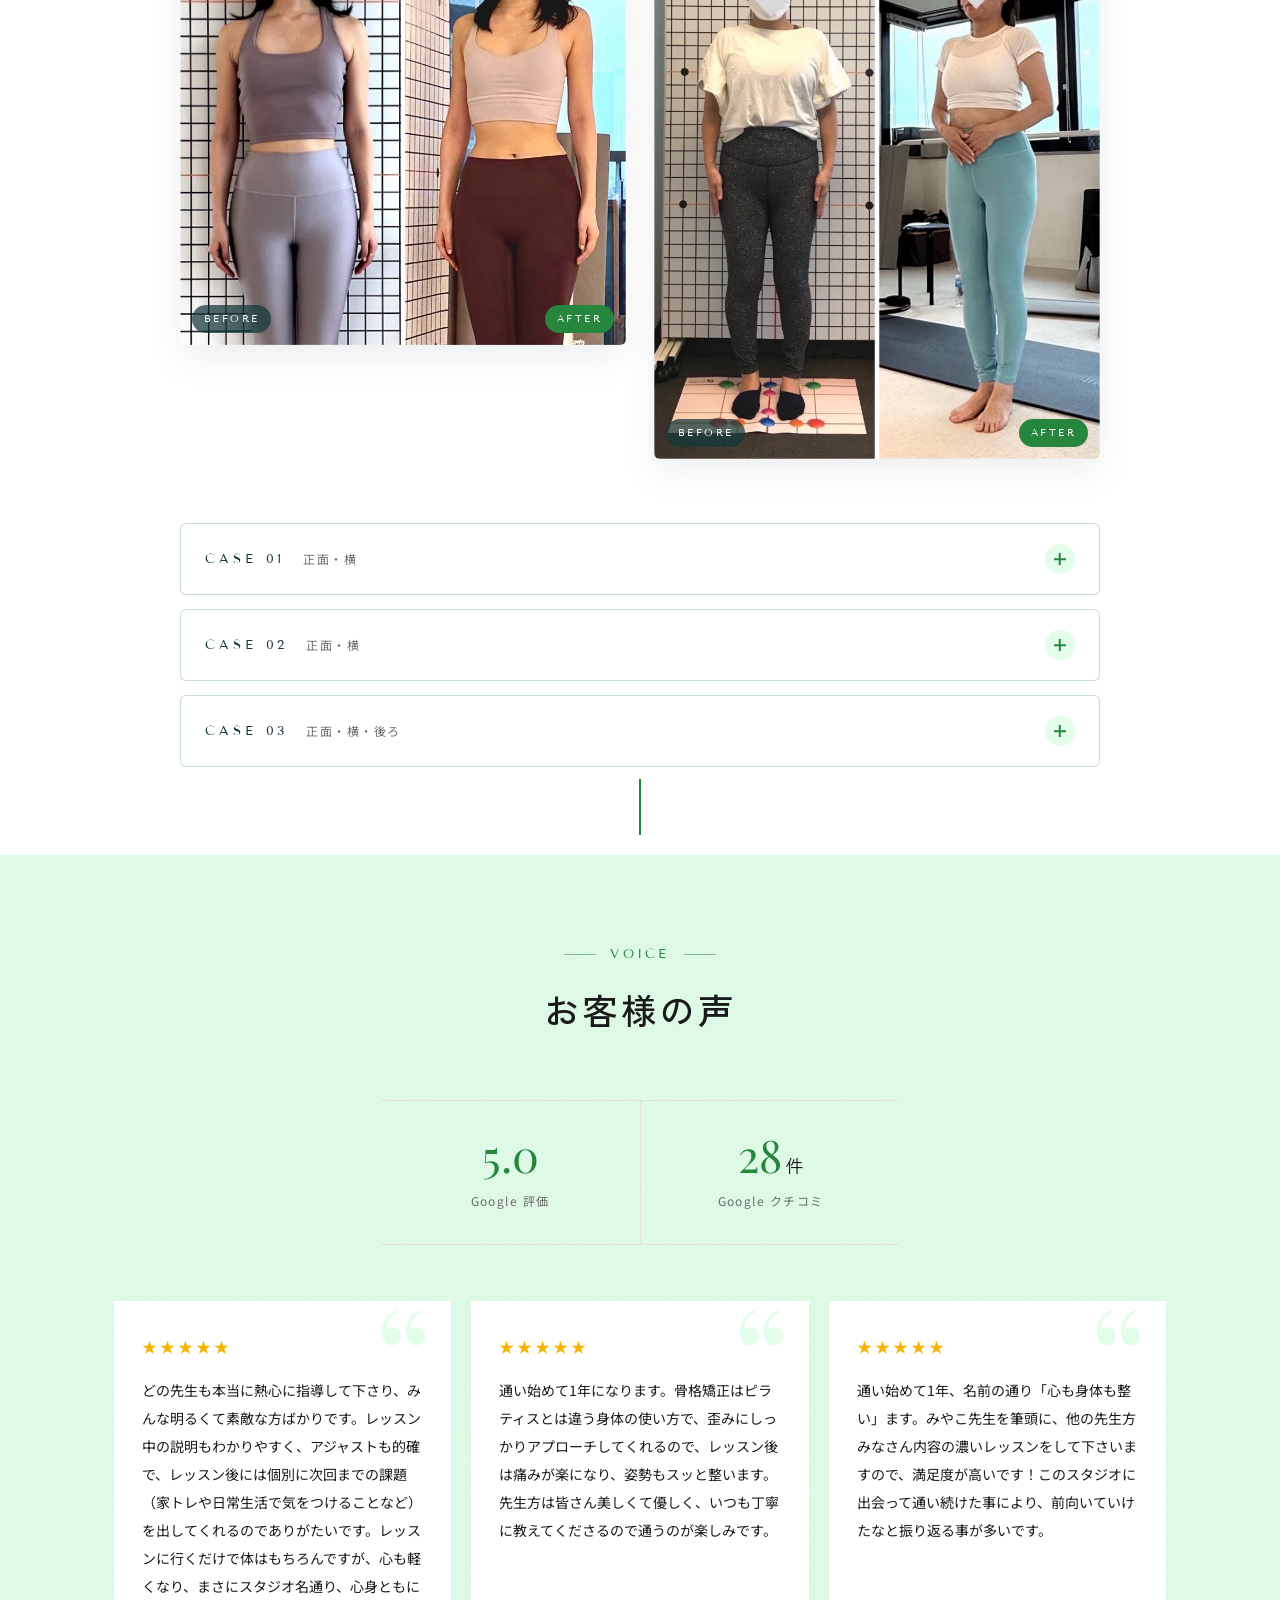
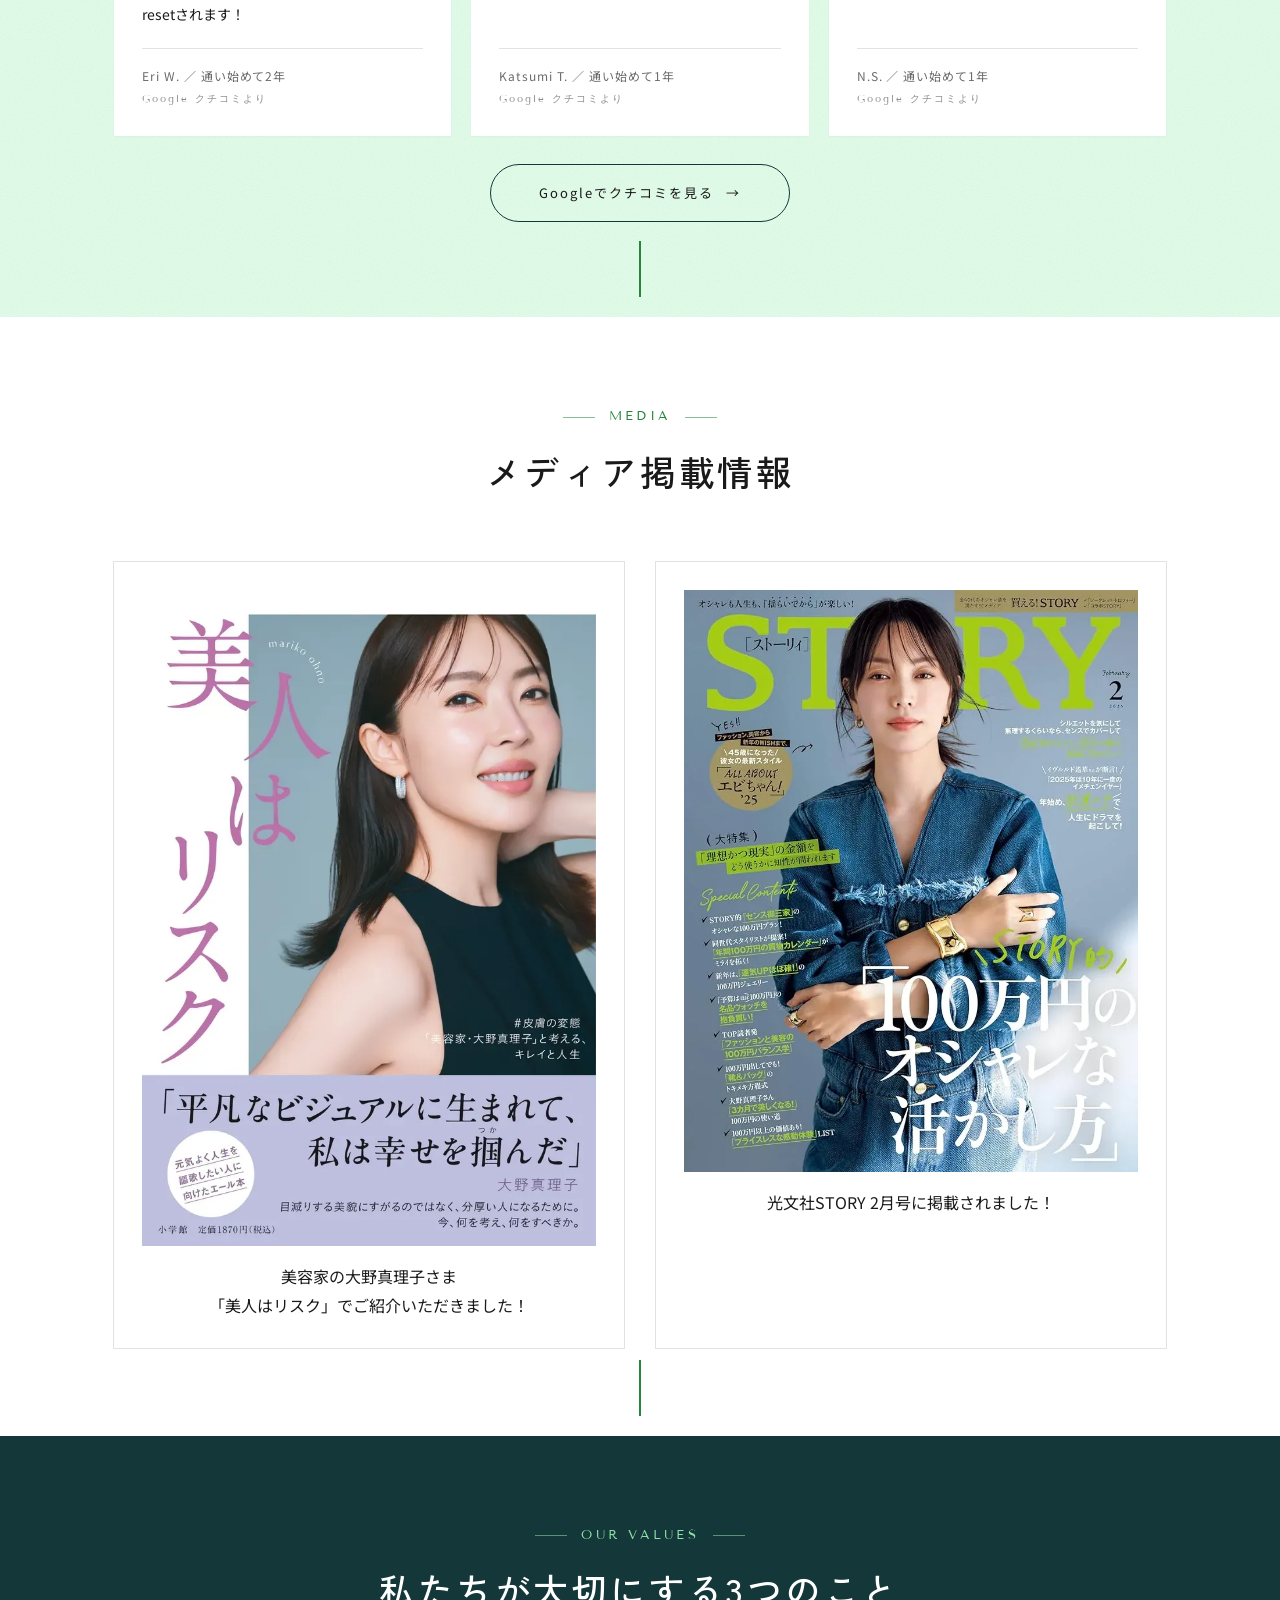
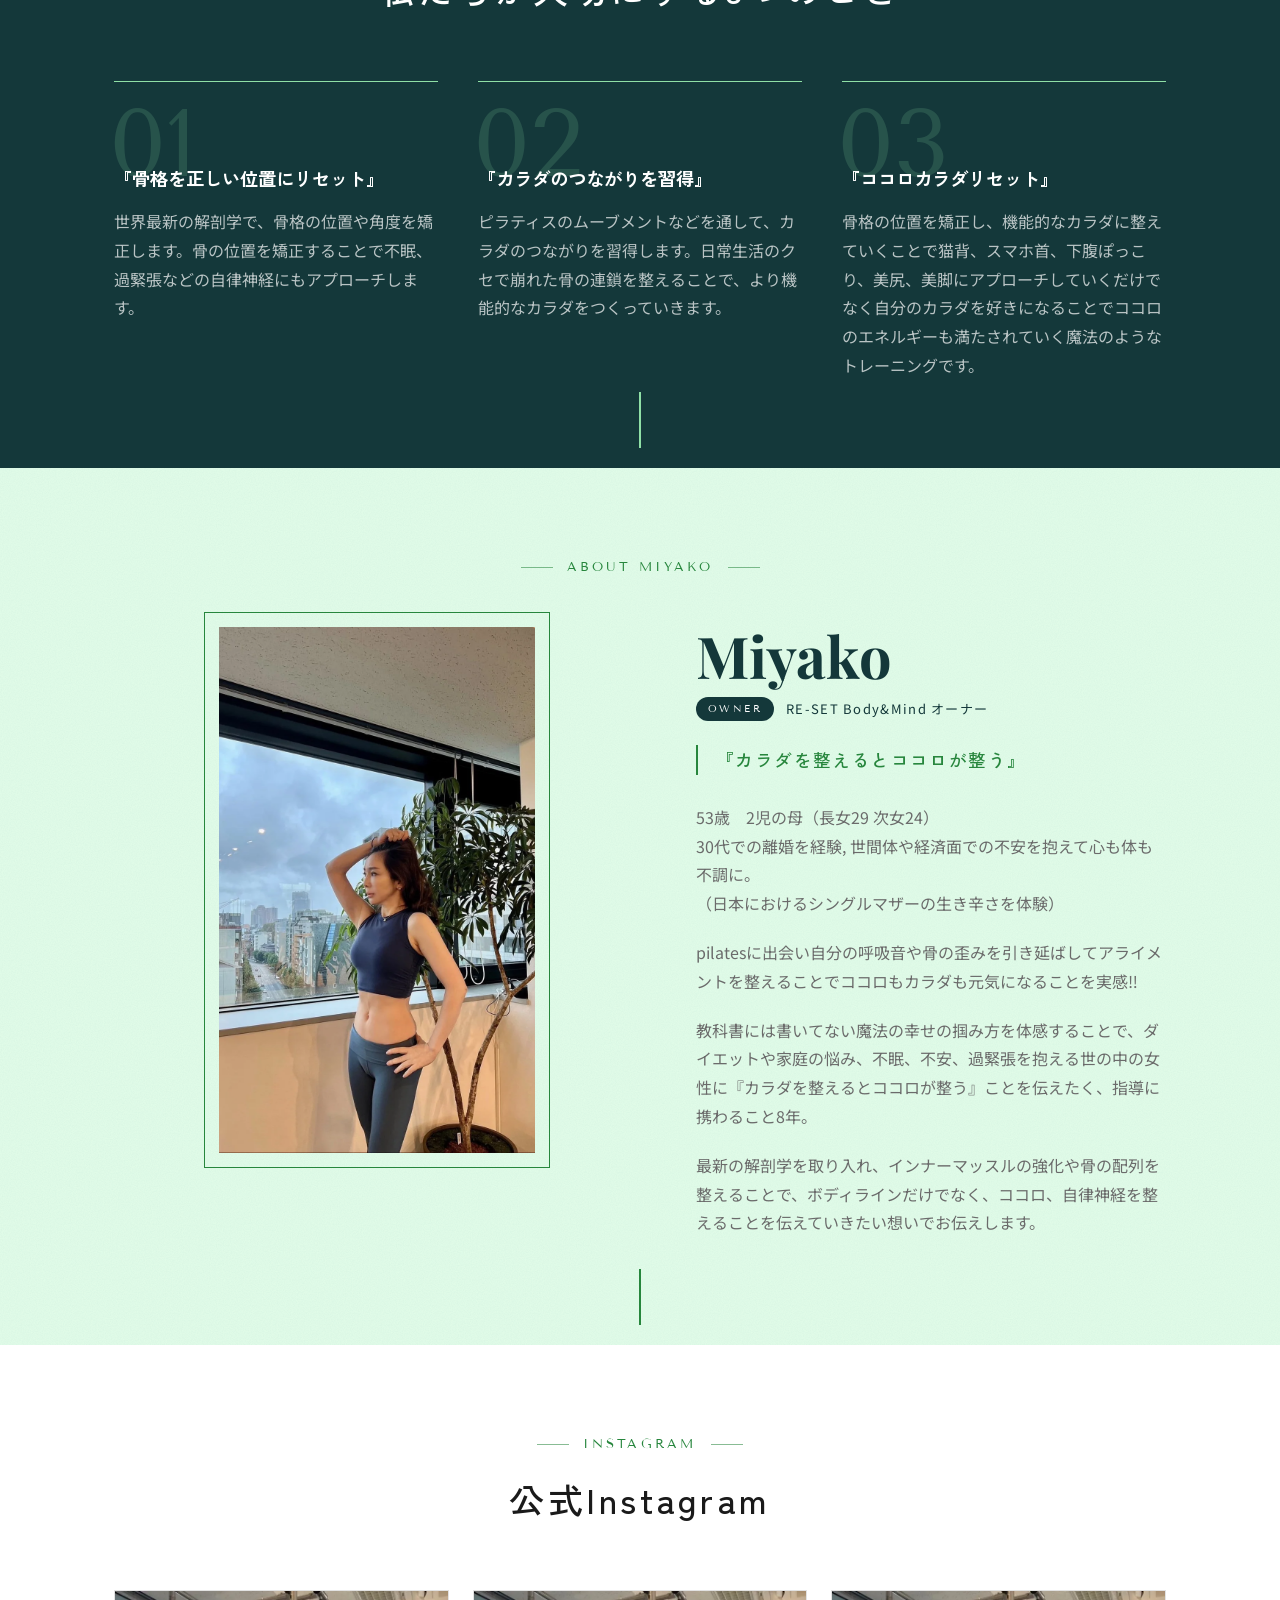
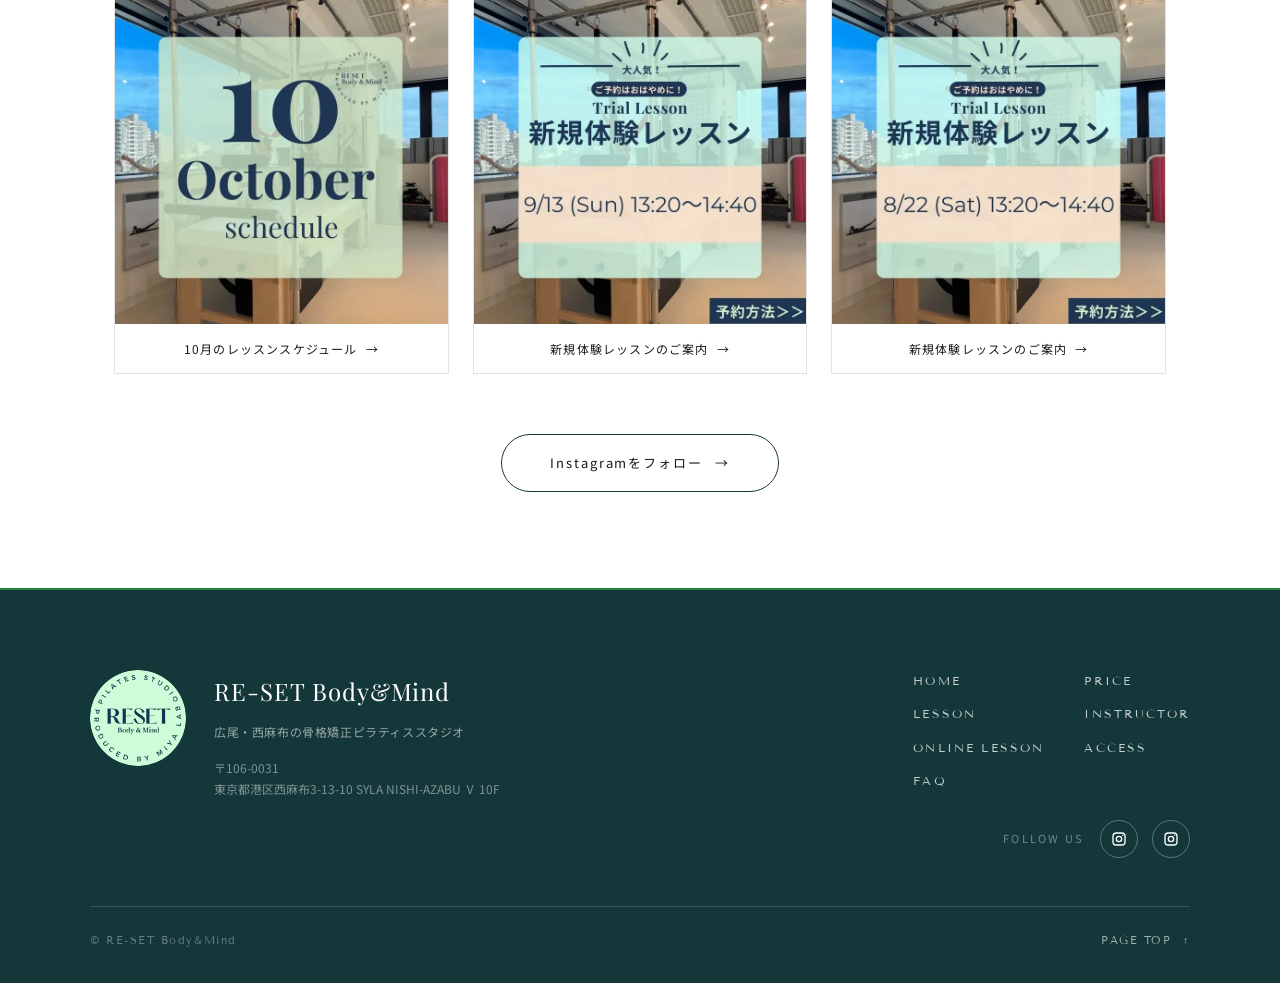
==== commit 62621a21: "Before/after cases open on click; mint green intro screen Co-Authored-By: Claude Opus 5.5 <noreply@a" ====
--- a/index.html
+++ b/index.html
@@ -10,7 +10,7 @@
 <link rel="preconnect" href="https://fonts.googleapis.com">
 <link rel="preconnect" href="https://fonts.gstatic.com" crossorigin>
 <link rel="stylesheet" href="https://fonts.googleapis.com/css2?family=Noto+Sans+JP:wght@400;500;700&family=Zen+Kaku+Gothic+New:wght@500;700&family=Tenor+Sans&family=Playfair+Display:wght@400;500;600;700&display=swap">
-<link rel="stylesheet" href="css/style.css?v=1794156001">
+<link rel="stylesheet" href="css/style.css?v=1794156309">
 </head>
 <body>
 
@@ -155,63 +155,63 @@
         </figure>
       </div>
       <div class="ba-cases">
-        <div class="ba-case">
-          <p class="ba-case__label">CASE 01</p>
+        <details class="ba-case">
+          <summary class="ba-case__label"><span class="ba-case__no">CASE 01</span><span class="ba-case__meta">正面・横</span><span class="ba-case__icon" aria-hidden="true"></span></summary>
           <div class="ba-case__grid">
-            <figure class="ba-card reveal">
+            <figure class="ba-card">
               <img src="assets/ba-5.webp?v=1794155704" alt="お客様のビフォーアフター（ケース1）：姿勢と立ち姿（正面）" loading="lazy" width="1208" height="900">
               <span class="ba-card__tag ba-card__tag--before">BEFORE</span>
               <span class="ba-card__tag ba-card__tag--after">AFTER</span>
               <figcaption class="ba-card__view">正面</figcaption>
             </figure>
-            <figure class="ba-card reveal" style="--reveal-delay:0.08s;">
+            <figure class="ba-card">
               <img src="assets/ba-6.webp?v=1794155704" alt="お客様のビフォーアフター（ケース1）：姿勢（横から）" loading="lazy" width="1208" height="900">
               <span class="ba-card__tag ba-card__tag--before">BEFORE</span>
               <span class="ba-card__tag ba-card__tag--after">AFTER</span>
               <figcaption class="ba-card__view">横</figcaption>
             </figure>
           </div>
-        </div>
-        <div class="ba-case">
-          <p class="ba-case__label">CASE 02</p>
+        </details>
+        <details class="ba-case">
+          <summary class="ba-case__label"><span class="ba-case__no">CASE 02</span><span class="ba-case__meta">正面・横</span><span class="ba-case__icon" aria-hidden="true"></span></summary>
           <div class="ba-case__grid">
-            <figure class="ba-card reveal">
+            <figure class="ba-card">
               <img src="assets/ba-7.webp?v=1794155704" alt="お客様のビフォーアフター（ケース2）：姿勢と脚のライン（正面）" loading="lazy" width="1208" height="900">
               <span class="ba-card__tag ba-card__tag--before">BEFORE</span>
               <span class="ba-card__tag ba-card__tag--after">AFTER</span>
               <figcaption class="ba-card__view">正面</figcaption>
             </figure>
-            <figure class="ba-card reveal" style="--reveal-delay:0.08s;">
+            <figure class="ba-card">
               <img src="assets/ba-8.webp?v=1794155704" alt="お客様のビフォーアフター（ケース2）：姿勢（横から）" loading="lazy" width="1208" height="900">
               <span class="ba-card__tag ba-card__tag--before">BEFORE</span>
               <span class="ba-card__tag ba-card__tag--after">AFTER</span>
               <figcaption class="ba-card__view">横</figcaption>
             </figure>
           </div>
-        </div>
-        <div class="ba-case">
-          <p class="ba-case__label">CASE 03</p>
+        </details>
+        <details class="ba-case">
+          <summary class="ba-case__label"><span class="ba-case__no">CASE 03</span><span class="ba-case__meta">正面・横・後ろ</span><span class="ba-case__icon" aria-hidden="true"></span></summary>
           <div class="ba-case__grid">
-            <figure class="ba-card reveal">
+            <figure class="ba-card">
               <img src="assets/ba-9.webp?v=1794155704" alt="お客様のビフォーアフター（ケース3）：ボディラインと立ち姿（正面）" loading="lazy" width="1208" height="900">
               <span class="ba-card__tag ba-card__tag--before">BEFORE</span>
               <span class="ba-card__tag ba-card__tag--after">AFTER</span>
               <figcaption class="ba-card__view">正面</figcaption>
             </figure>
-            <figure class="ba-card reveal" style="--reveal-delay:0.08s;">
+            <figure class="ba-card">
               <img src="assets/ba-10.webp?v=1794155704" alt="お客様のビフォーアフター（ケース3）：姿勢（横から）" loading="lazy" width="1208" height="900">
               <span class="ba-card__tag ba-card__tag--before">BEFORE</span>
               <span class="ba-card__tag ba-card__tag--after">AFTER</span>
               <figcaption class="ba-card__view">横</figcaption>
             </figure>
-            <figure class="ba-card reveal" style="--reveal-delay:0.16s;">
+            <figure class="ba-card">
               <img src="assets/ba-11.webp?v=1793981726" alt="お客様のビフォーアフター（ケース3）：背中と脚のライン（後ろから）" loading="lazy" width="1208" height="900">
               <span class="ba-card__tag ba-card__tag--before">BEFORE</span>
               <span class="ba-card__tag ba-card__tag--after">AFTER</span>
               <figcaption class="ba-card__view">後ろ</figcaption>
             </figure>
           </div>
-        </div>
+        </details>
       </div>
     </div>
   </section>
@@ -411,6 +411,6 @@
 
 </div>
 
-<script src="js/main.js?v=1794156001"></script>
+<script src="js/main.js?v=1794156309"></script>
 </body>
 </html>
--- a/css/style.css
+++ b/css/style.css
@@ -28,14 +28,14 @@
   flex-direction: column;
   align-items: center;
   justify-content: center;
-  background: #111;
+  background: linear-gradient(160deg, #e2fde9 0%, #c4f0d4 100%);
   animation: intro-fade-out 700ms ease 2100ms forwards;
 }
 
 .intro-overlay__logo {
   font-family: var(--font-hero);
   font-weight: 700;
-  color: #fff;
+  color: var(--color-accent);
   font-size: clamp(2.6rem, 13vw, 7.5rem);
   line-height: 1.05;
   text-align: center;
@@ -4960,27 +4960,102 @@
 /* Cases: one customer per row group, each angle as its own before / after pair. */
 .ba-cases {
   display: grid;
-  gap: 56px;
+  gap: 14px;
   max-width: 920px;
-  margin: 72px auto 0;
+  margin: 64px auto 0;
+}
+
+/* Each case is a <details>: the bar opens it to show that customer's photos. */
+.ba-case {
+  border: 1px solid rgba(39, 134, 61, 0.25);
+  border-radius: 6px;
+  background: #fff;
+  transition: box-shadow 0.3s ease;
+}
+
+.ba-case[open] {
+  box-shadow: 0 14px 36px rgba(20, 56, 58, 0.08);
 }
 
 .ba-case__label {
   display: flex;
   align-items: center;
-  gap: 16px;
-  margin: 0 0 20px;
+  gap: 18px;
+  padding: 20px 24px;
+  cursor: pointer;
+  list-style: none;
+  user-select: none;
+}
+
+.ba-case__label::-webkit-details-marker {
+  display: none;
+}
+
+.ba-case__no {
   font-family: var(--font-en);
-  font-size: 12px;
+  font-size: 13px;
   letter-spacing: 0.3em;
   color: var(--color-accent);
 }
 
-.ba-case__label::after {
+.ba-case__meta {
+  font-size: 12px;
+  letter-spacing: 0.12em;
+  color: var(--color-muted);
+}
+
+.ba-case__icon {
+  position: relative;
+  flex: none;
+  width: 30px;
+  height: 30px;
+  margin-left: auto;
+  border-radius: 50%;
+  background: var(--color-sage-bg, #e8f6ec);
+  transition: background 0.3s ease, transform 0.4s cubic-bezier(0.19, 1, 0.22, 1);
+}
+
+.ba-case__icon::before,
+.ba-case__icon::after {
   content: "";
-  flex: 1;
-  height: 1px;
-  background: rgba(20, 56, 58, 0.18);
+  position: absolute;
+  top: 50%;
+  left: 50%;
+  width: 12px;
+  height: 1.5px;
+  background: var(--color-sage);
+  translate: -50% -50%;
+  transition: rotate 0.4s cubic-bezier(0.19, 1, 0.22, 1), background 0.3s ease;
+}
+
+.ba-case__icon::after {
+  rotate: 90deg;
+}
+
+.ba-case__label:hover .ba-case__icon {
+  background: var(--color-sage);
+}
+
+.ba-case__label:hover .ba-case__icon::before,
+.ba-case__label:hover .ba-case__icon::after {
+  background: #fff;
+}
+
+.ba-case[open] .ba-case__icon {
+  transform: rotate(180deg);
+}
+
+.ba-case[open] .ba-case__icon::after {
+  rotate: 0deg;
+}
+
+.ba-case[open] .ba-case__grid {
+  animation: ba-case-open 0.6s cubic-bezier(0.19, 1, 0.22, 1) both;
+}
+
+@keyframes ba-case-open {
+  from { opacity: 0; translate: 0 -10px; }
+  to { opacity: 1; translate: 0 0; }
 }
 
 .ba-case__grid {
@@ -4988,6 +5063,7 @@
   flex-wrap: wrap;
   justify-content: center;
   gap: 28px;
+  padding: 4px 24px 28px;
 }
 
 .ba-case__grid .ba-card {
@@ -5011,12 +5087,17 @@
 
 @media (max-width: 640px) {
   .ba-cases {
-    gap: 40px;
+    gap: 12px;
     max-width: 440px;
-    margin-top: 48px;
+    margin-top: 40px;
+  }
+  .ba-case__label {
+    gap: 14px;
+    padding: 16px 16px 16px 18px;
   }
   .ba-case__grid {
-    gap: 20px;
+    gap: 16px;
+    padding: 0 12px 16px;
   }
   .ba-case__grid .ba-card {
     flex-basis: 100%;
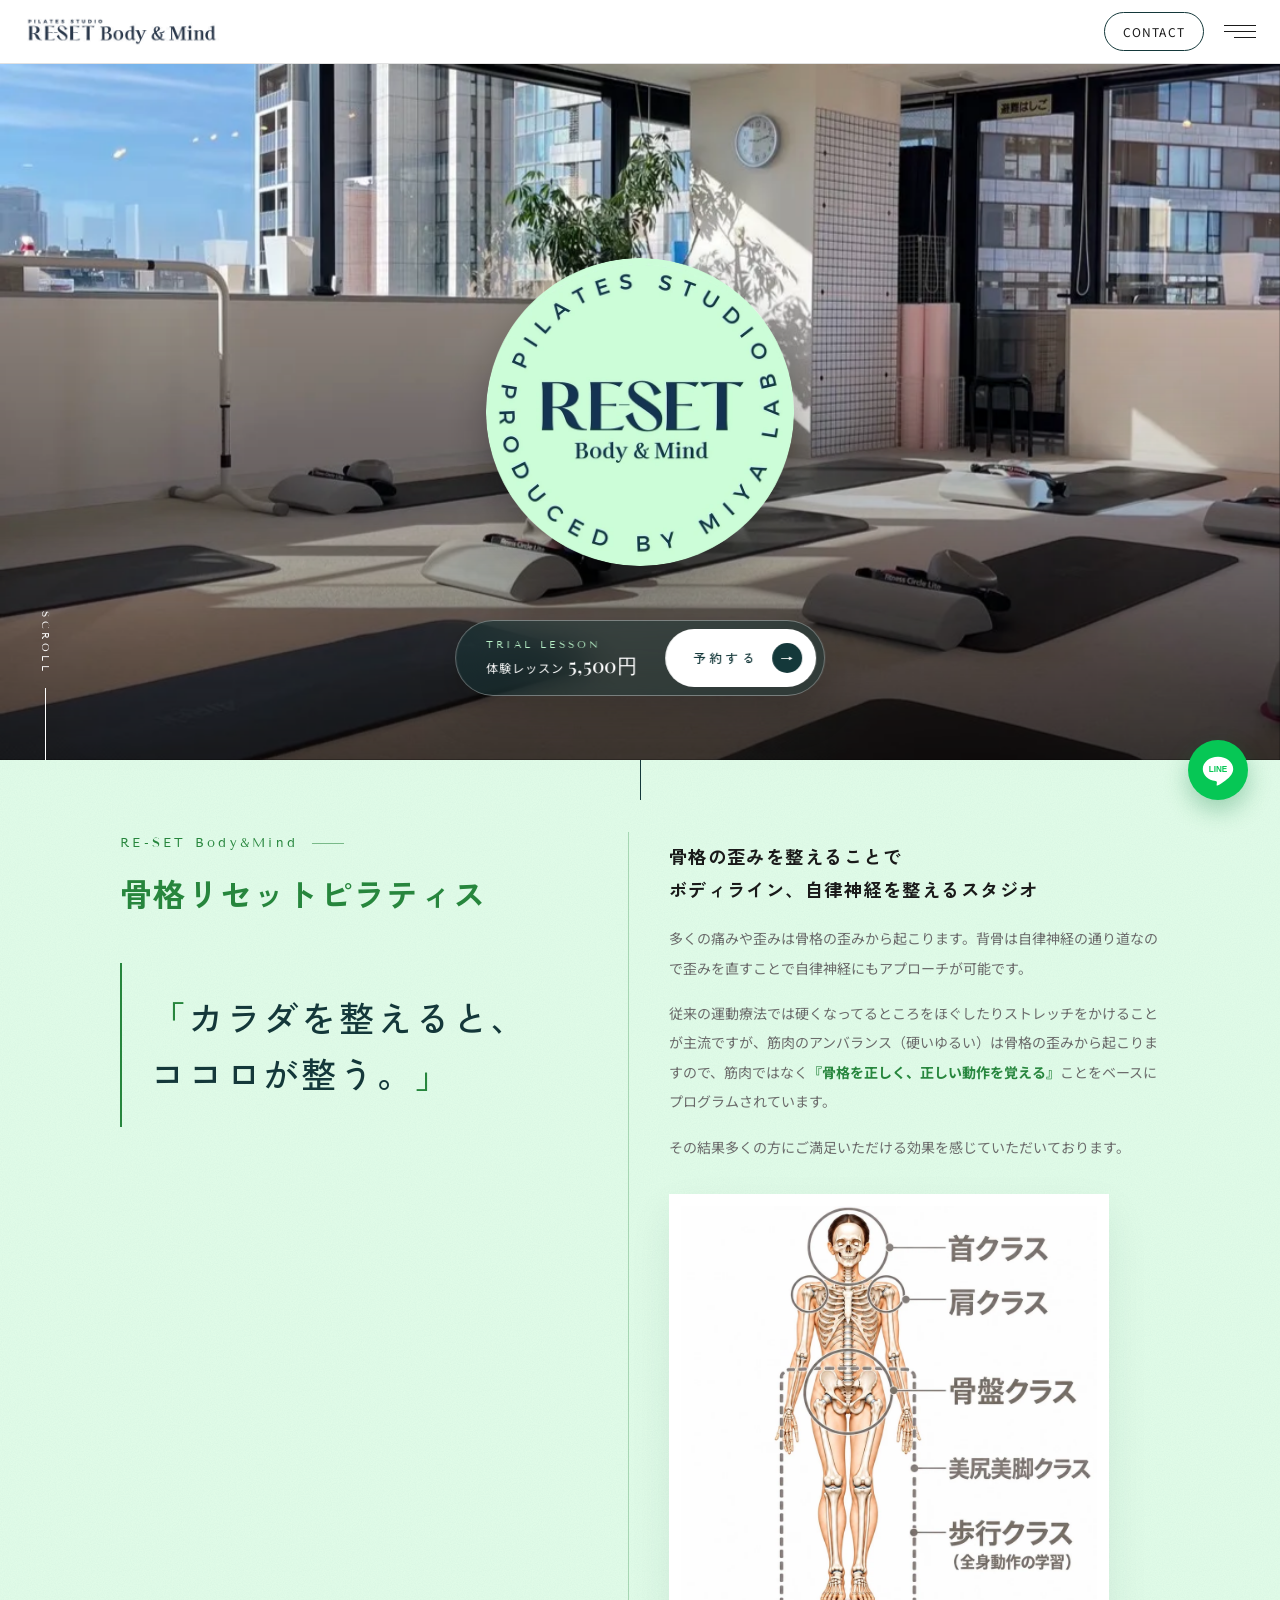
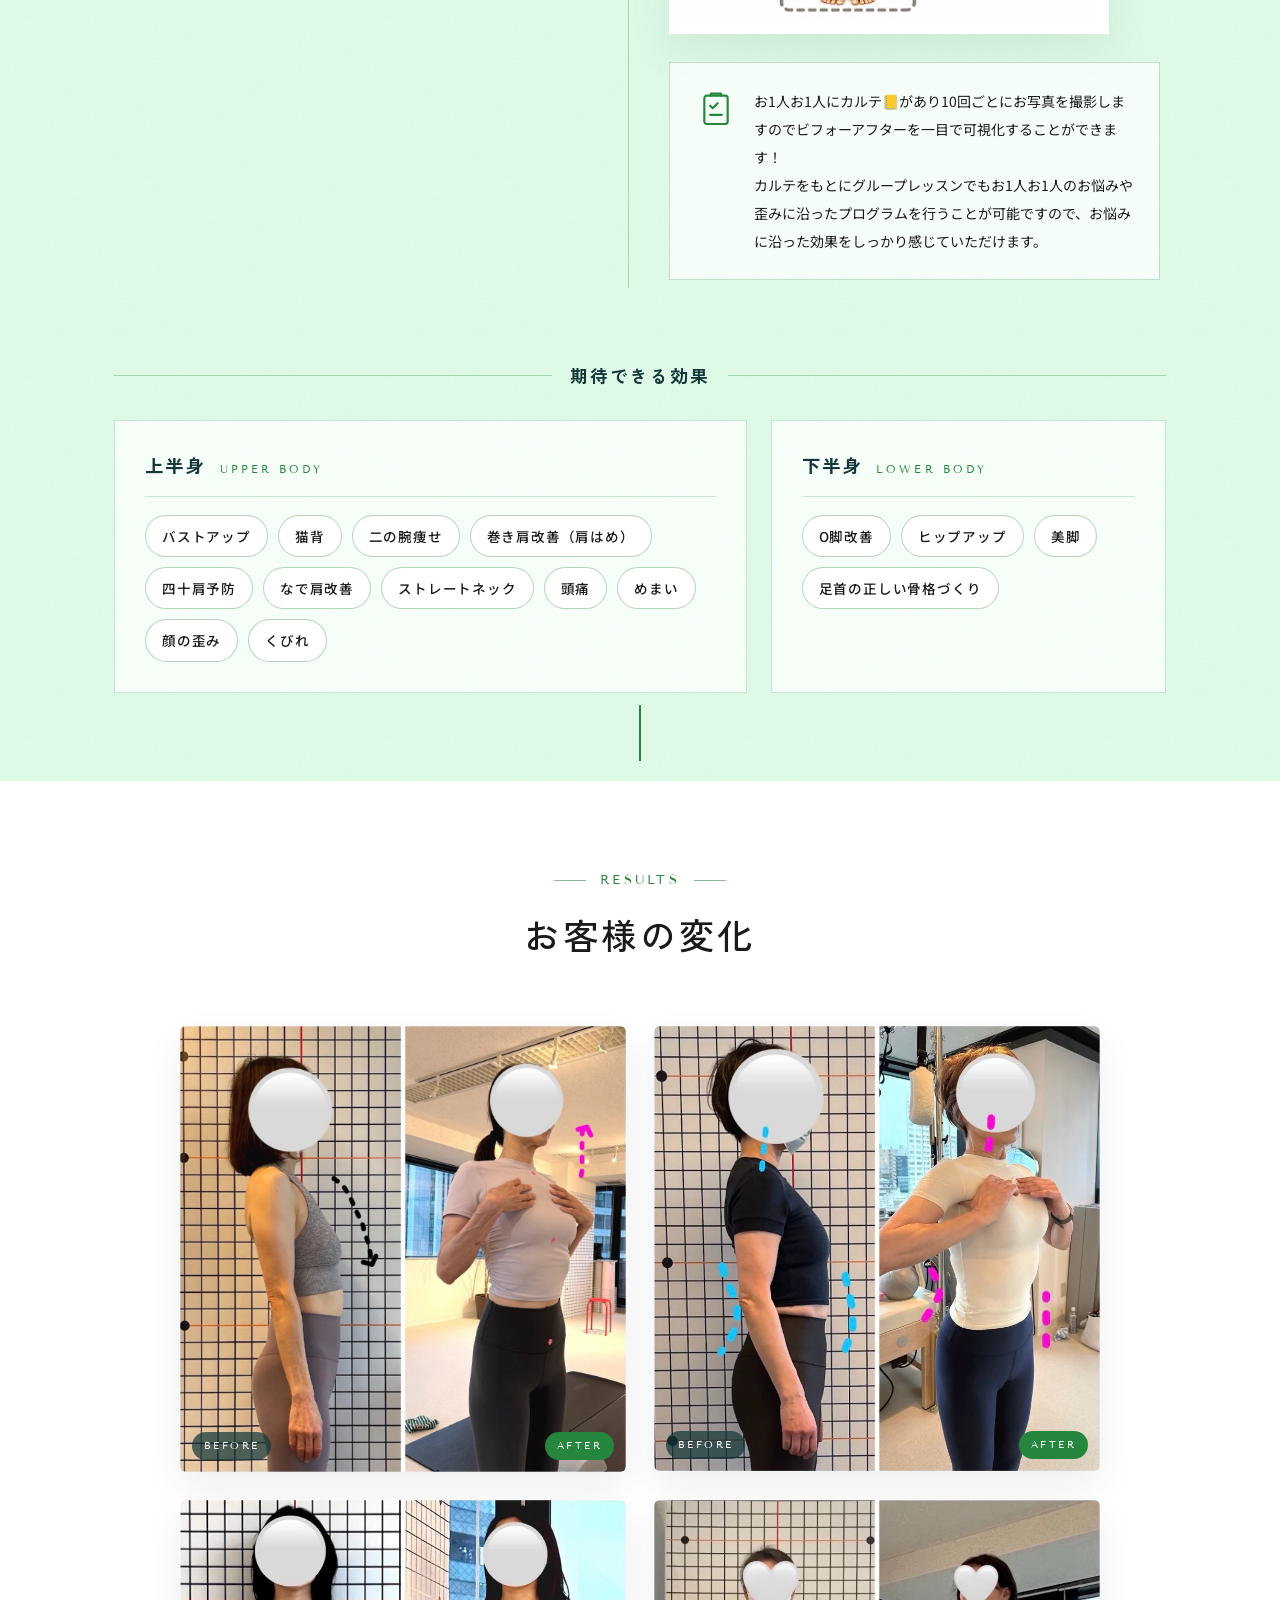
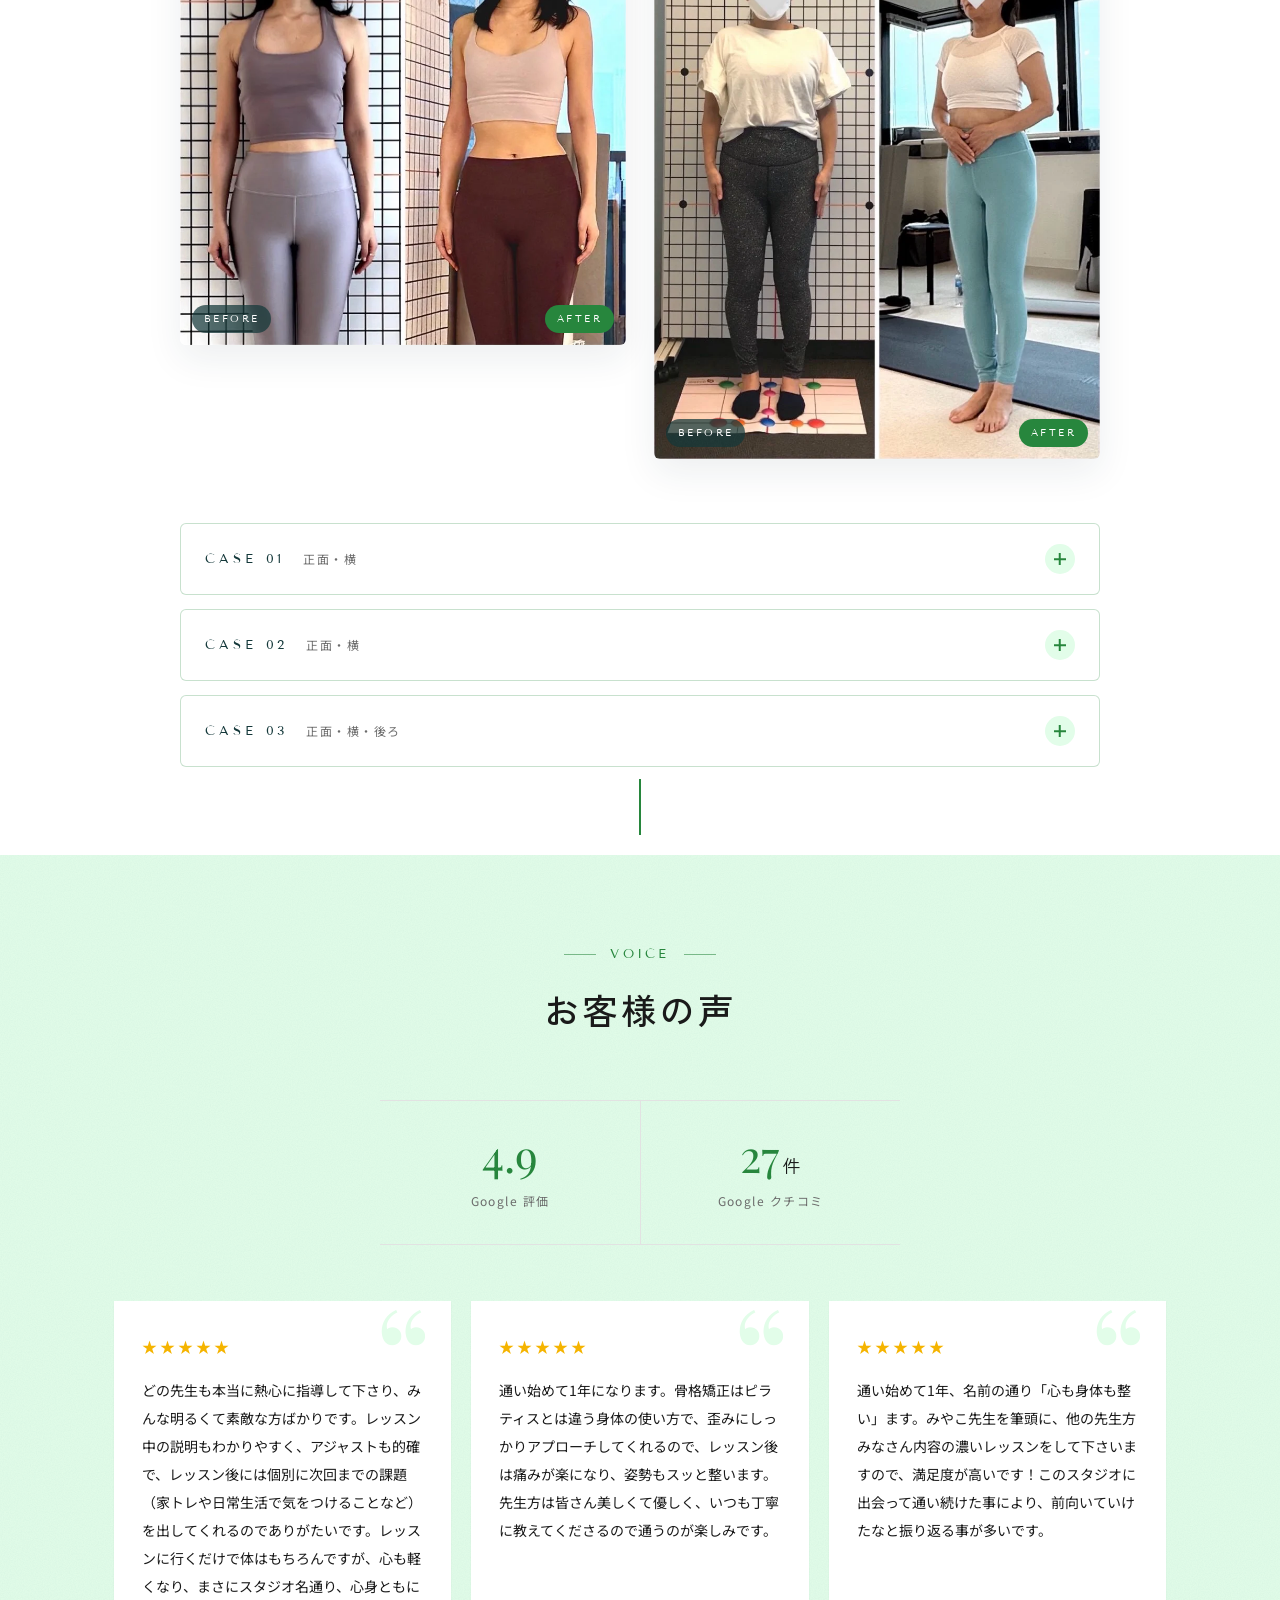
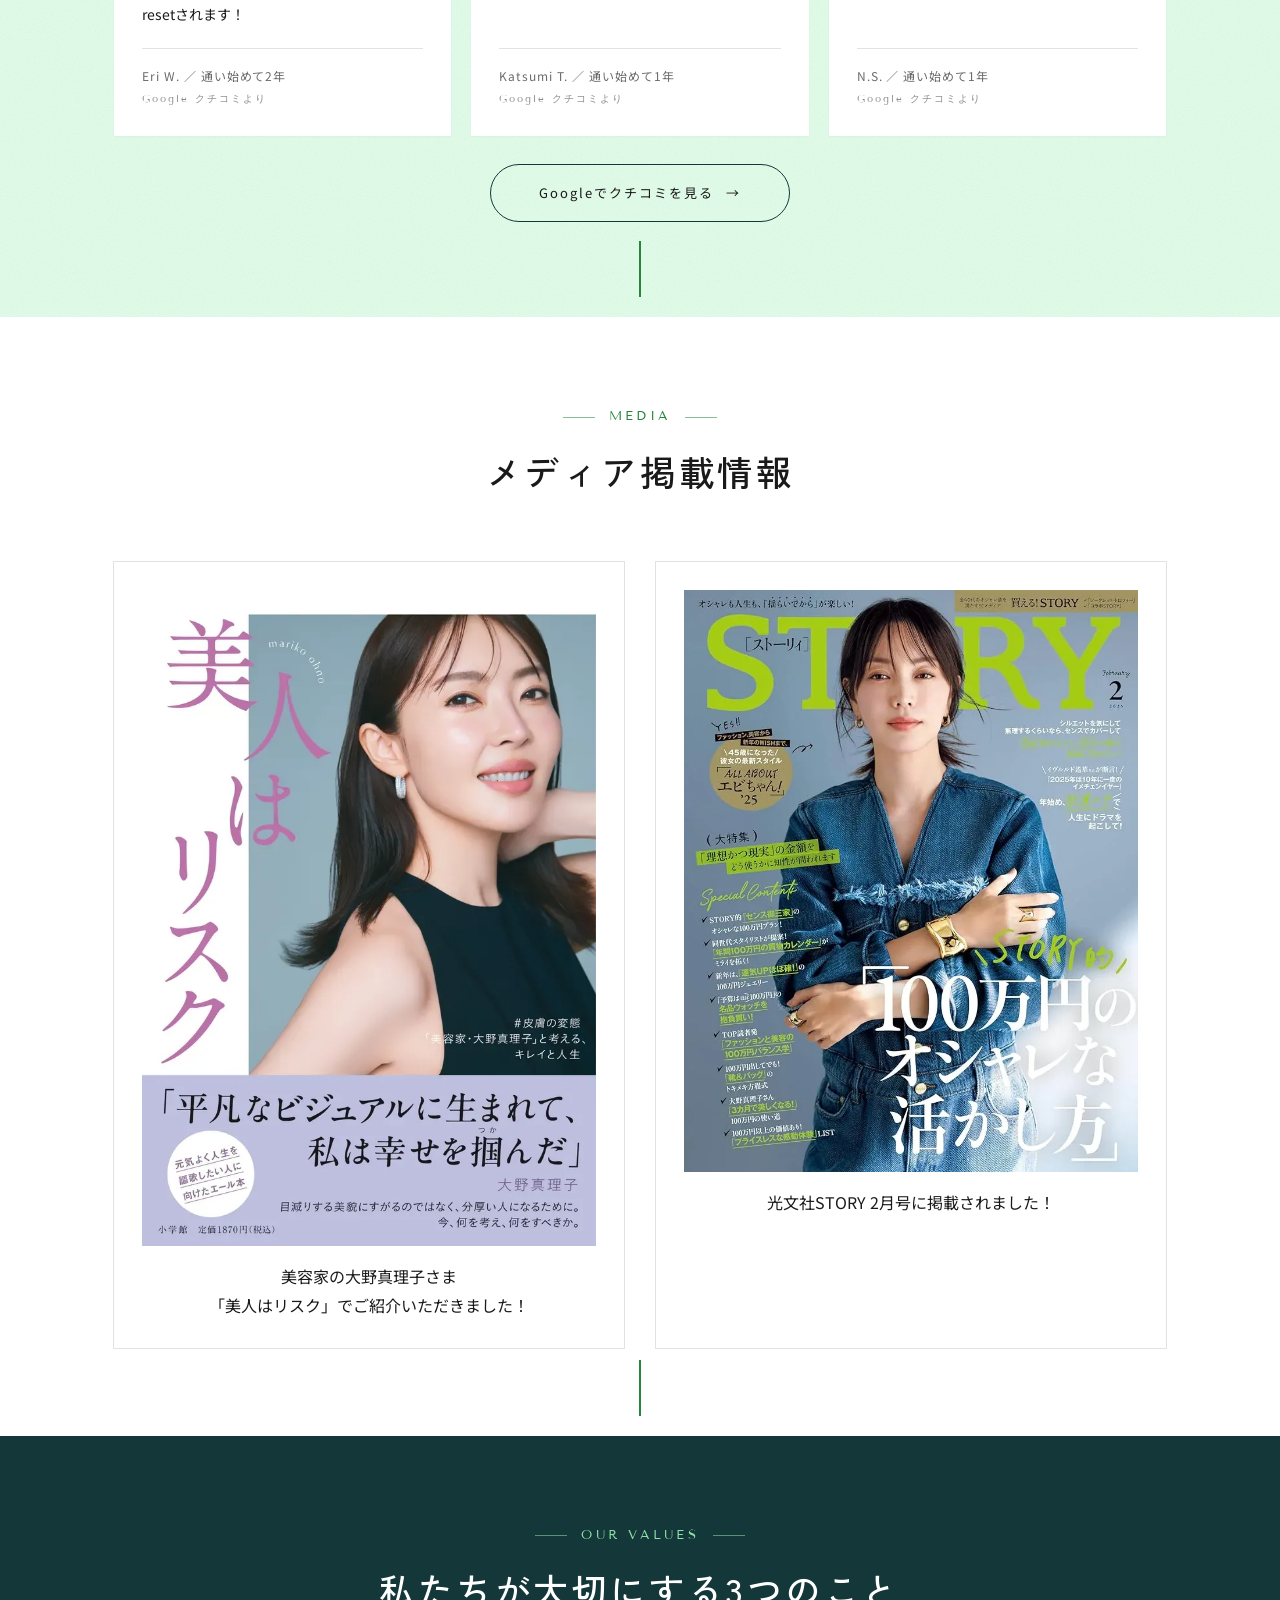
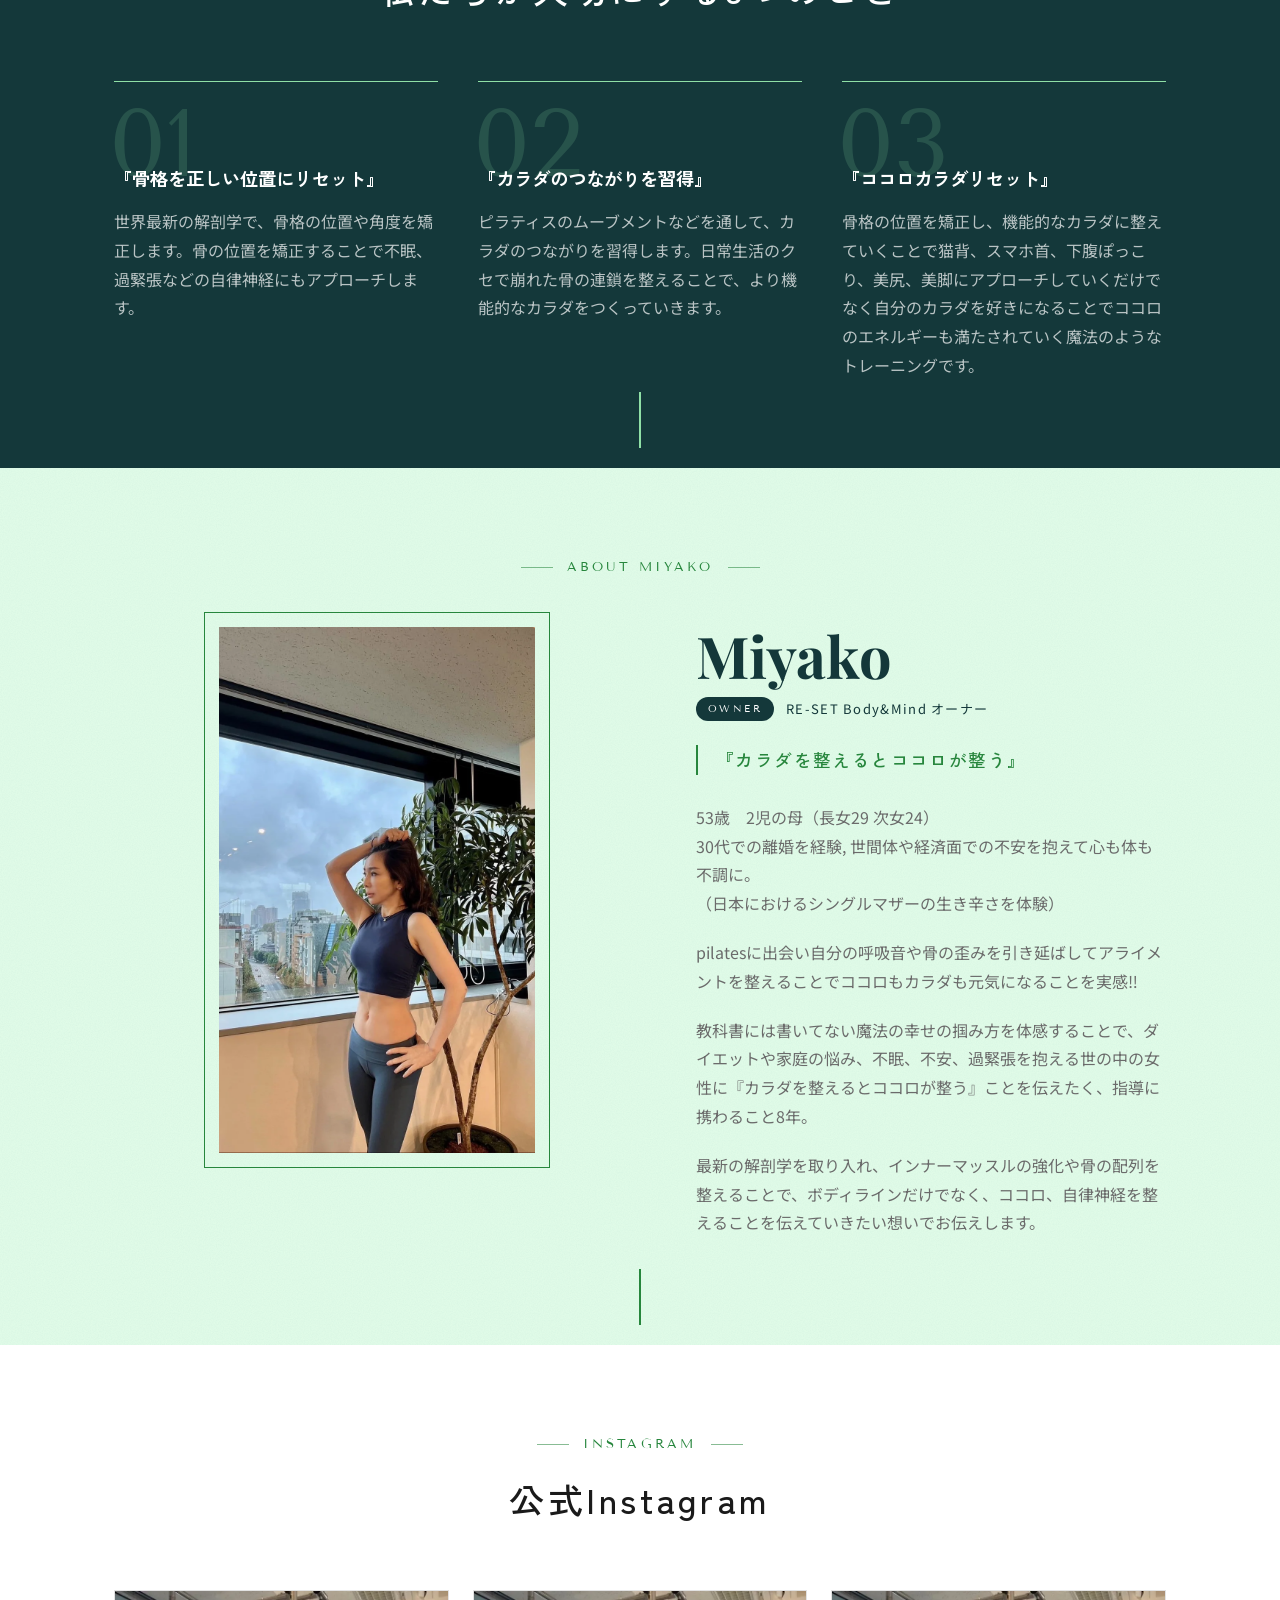
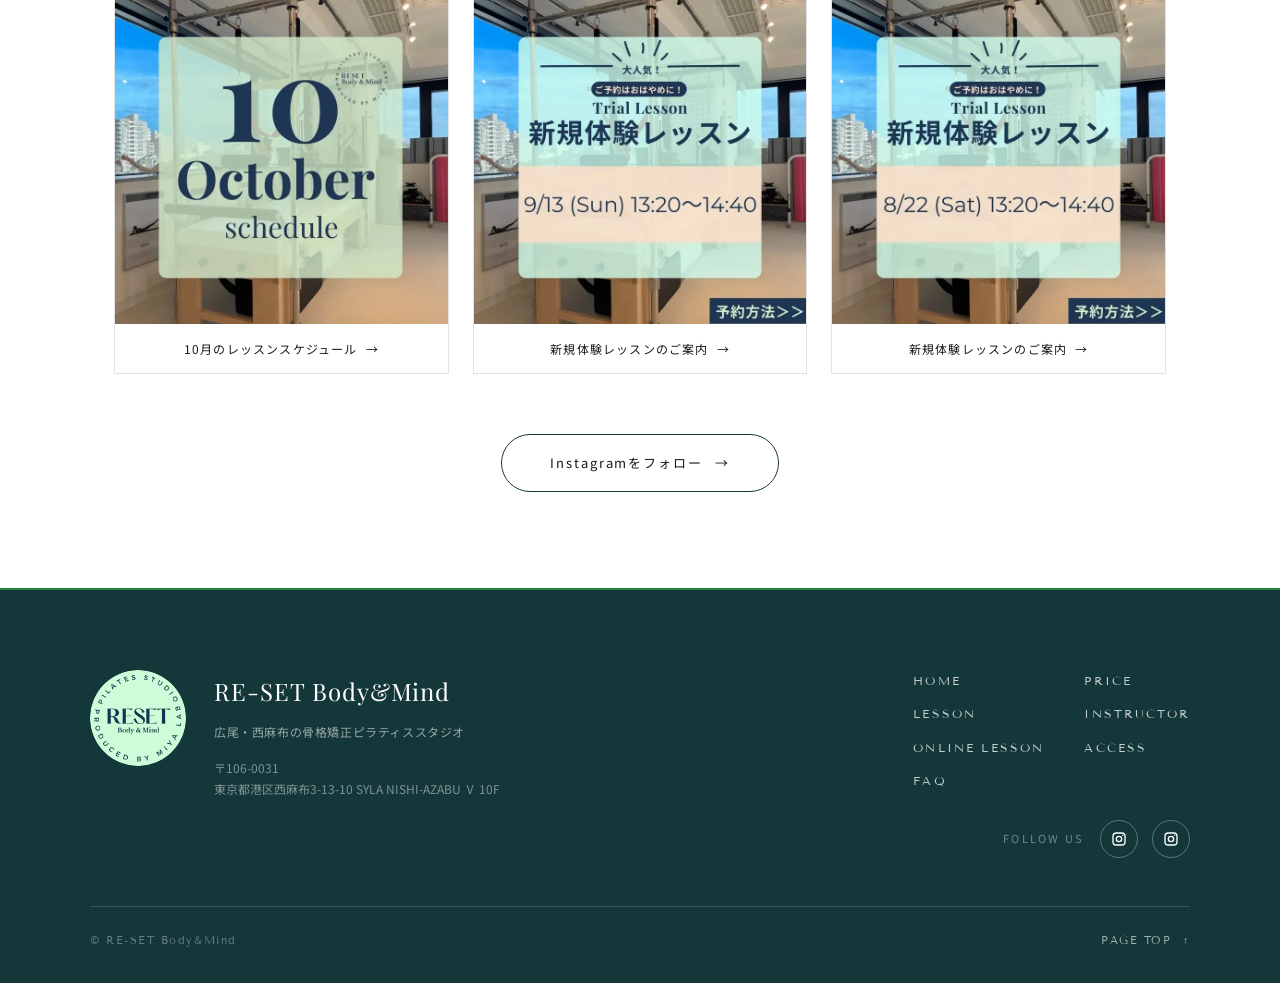
==== commit 425f95c4: "Before/after cases: lay out the bar on an inner span for iOS Safari Co-Authored-By: Claude Opus 5.5 " ====
--- a/index.html
+++ b/index.html
@@ -10,7 +10,7 @@
 <link rel="preconnect" href="https://fonts.googleapis.com">
 <link rel="preconnect" href="https://fonts.gstatic.com" crossorigin>
 <link rel="stylesheet" href="https://fonts.googleapis.com/css2?family=Noto+Sans+JP:wght@400;500;700&family=Zen+Kaku+Gothic+New:wght@500;700&family=Tenor+Sans&family=Playfair+Display:wght@400;500;600;700&display=swap">
-<link rel="stylesheet" href="css/style.css?v=1794156309">
+<link rel="stylesheet" href="css/style.css?v=1794157148">
 </head>
 <body>
 
@@ -156,7 +156,7 @@
       </div>
       <div class="ba-cases">
         <details class="ba-case">
-          <summary class="ba-case__label"><span class="ba-case__no">CASE 01</span><span class="ba-case__meta">正面・横</span><span class="ba-case__icon" aria-hidden="true"></span></summary>
+          <summary class="ba-case__label"><span class="ba-case__bar"><span class="ba-case__no">CASE 01</span><span class="ba-case__meta">正面・横</span><span class="ba-case__icon" aria-hidden="true"></span></span></summary>
           <div class="ba-case__grid">
             <figure class="ba-card">
               <img src="assets/ba-5.webp?v=1794155704" alt="お客様のビフォーアフター（ケース1）：姿勢と立ち姿（正面）" loading="lazy" width="1208" height="900">
@@ -173,7 +173,7 @@
           </div>
         </details>
         <details class="ba-case">
-          <summary class="ba-case__label"><span class="ba-case__no">CASE 02</span><span class="ba-case__meta">正面・横</span><span class="ba-case__icon" aria-hidden="true"></span></summary>
+          <summary class="ba-case__label"><span class="ba-case__bar"><span class="ba-case__no">CASE 02</span><span class="ba-case__meta">正面・横</span><span class="ba-case__icon" aria-hidden="true"></span></span></summary>
           <div class="ba-case__grid">
             <figure class="ba-card">
               <img src="assets/ba-7.webp?v=1794155704" alt="お客様のビフォーアフター（ケース2）：姿勢と脚のライン（正面）" loading="lazy" width="1208" height="900">
@@ -190,7 +190,7 @@
           </div>
         </details>
         <details class="ba-case">
-          <summary class="ba-case__label"><span class="ba-case__no">CASE 03</span><span class="ba-case__meta">正面・横・後ろ</span><span class="ba-case__icon" aria-hidden="true"></span></summary>
+          <summary class="ba-case__label"><span class="ba-case__bar"><span class="ba-case__no">CASE 03</span><span class="ba-case__meta">正面・横・後ろ</span><span class="ba-case__icon" aria-hidden="true"></span></span></summary>
           <div class="ba-case__grid">
             <figure class="ba-card">
               <img src="assets/ba-9.webp?v=1794155704" alt="お客様のビフォーアフター（ケース3）：ボディラインと立ち姿（正面）" loading="lazy" width="1208" height="900">
@@ -411,6 +411,6 @@
 
 </div>
 
-<script src="js/main.js?v=1794156309"></script>
+<script src="js/main.js?v=1794157148"></script>
 </body>
 </html>
--- a/css/style.css
+++ b/css/style.css
@@ -4978,17 +4978,26 @@
 }
 
 .ba-case__label {
-  display: flex;
-  align-items: center;
-  gap: 18px;
+  display: block;
   padding: 20px 24px;
   cursor: pointer;
   list-style: none;
   user-select: none;
-}
-
-.ba-case__label::-webkit-details-marker {
+  -webkit-user-select: none;
+  -webkit-tap-highlight-color: transparent;
+}
+
+.ba-case__label::-webkit-details-marker,
+.ba-case__label::marker {
   display: none;
+  content: "";
+}
+
+/* Older iOS Safari will not lay out <summary> as a flex box, so the row lives on an inner span. */
+.ba-case__bar {
+  display: flex;
+  align-items: center;
+  gap: 18px;
 }
 
 .ba-case__no {
@@ -5092,8 +5101,10 @@
     margin-top: 40px;
   }
   .ba-case__label {
+    padding: 16px 16px 16px 18px;
+  }
+  .ba-case__bar {
     gap: 14px;
-    padding: 16px 16px 16px 18px;
   }
   .ba-case__grid {
     gap: 16px;
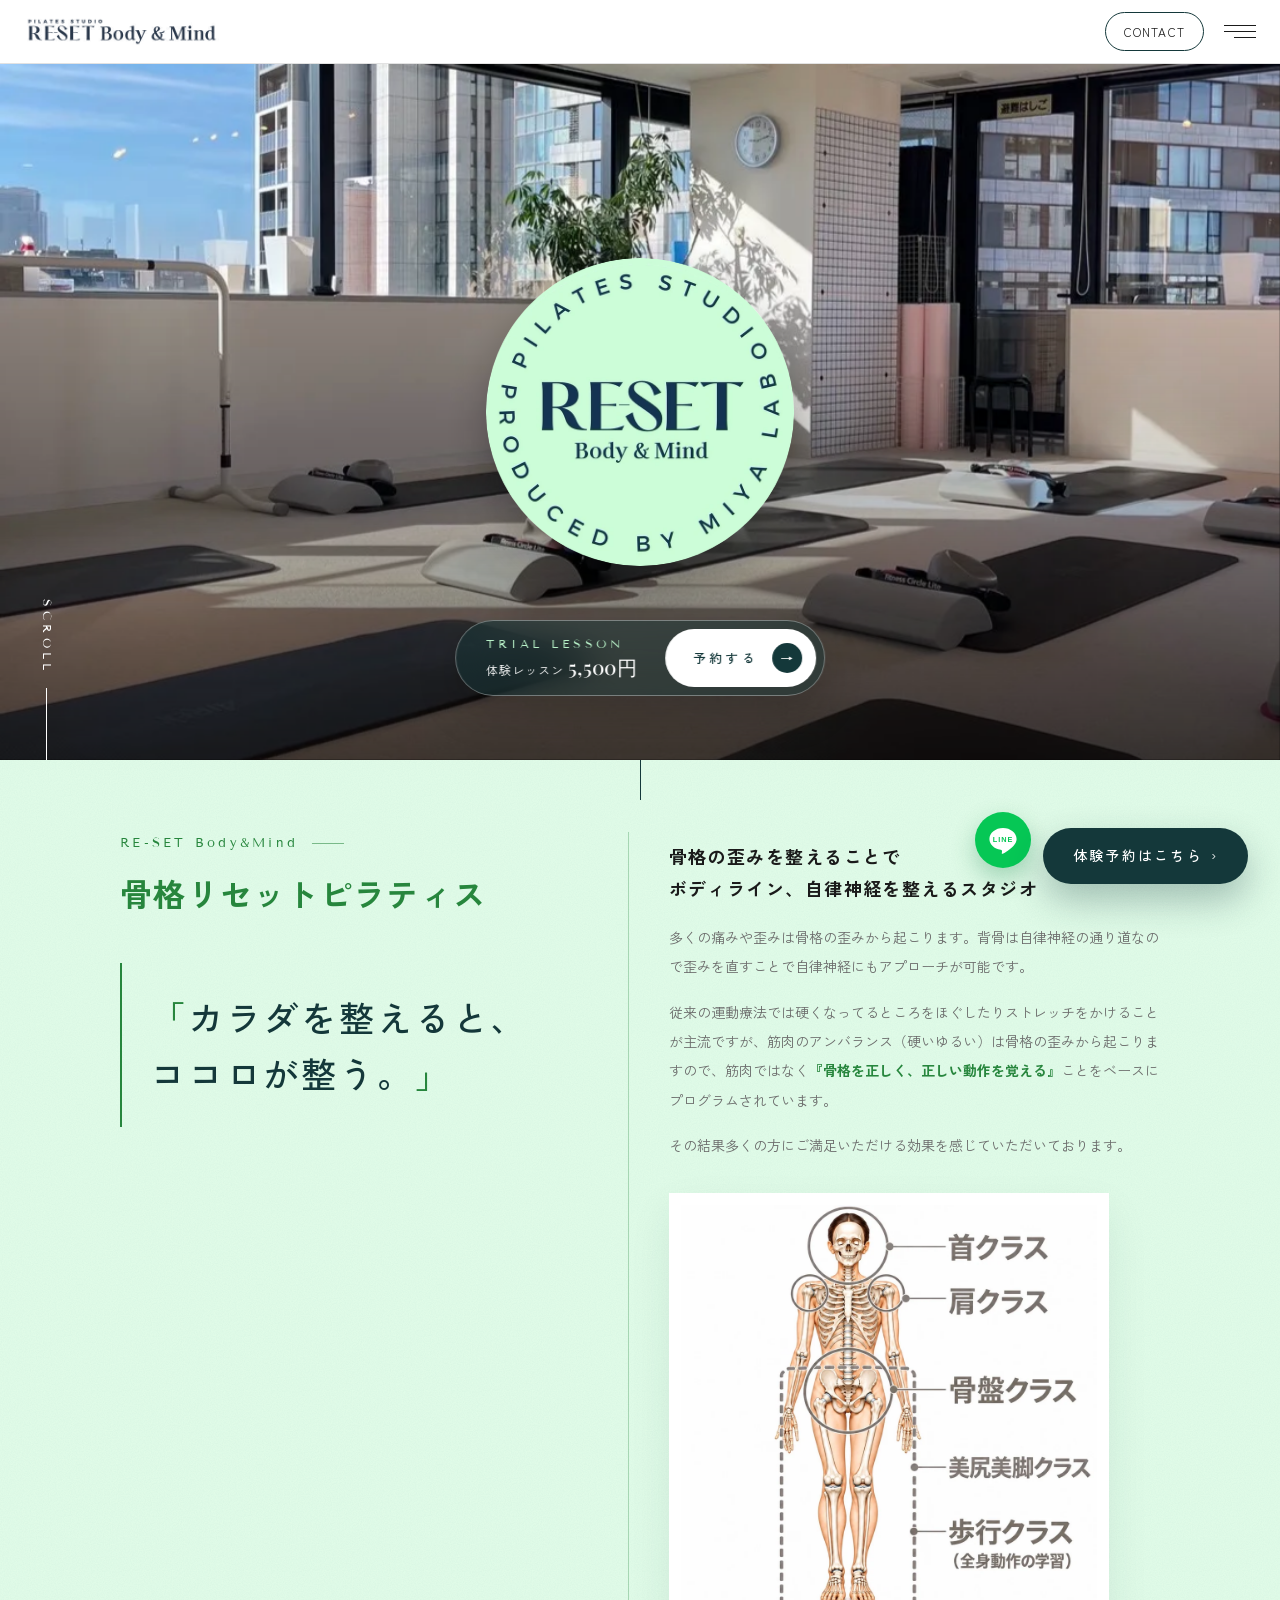
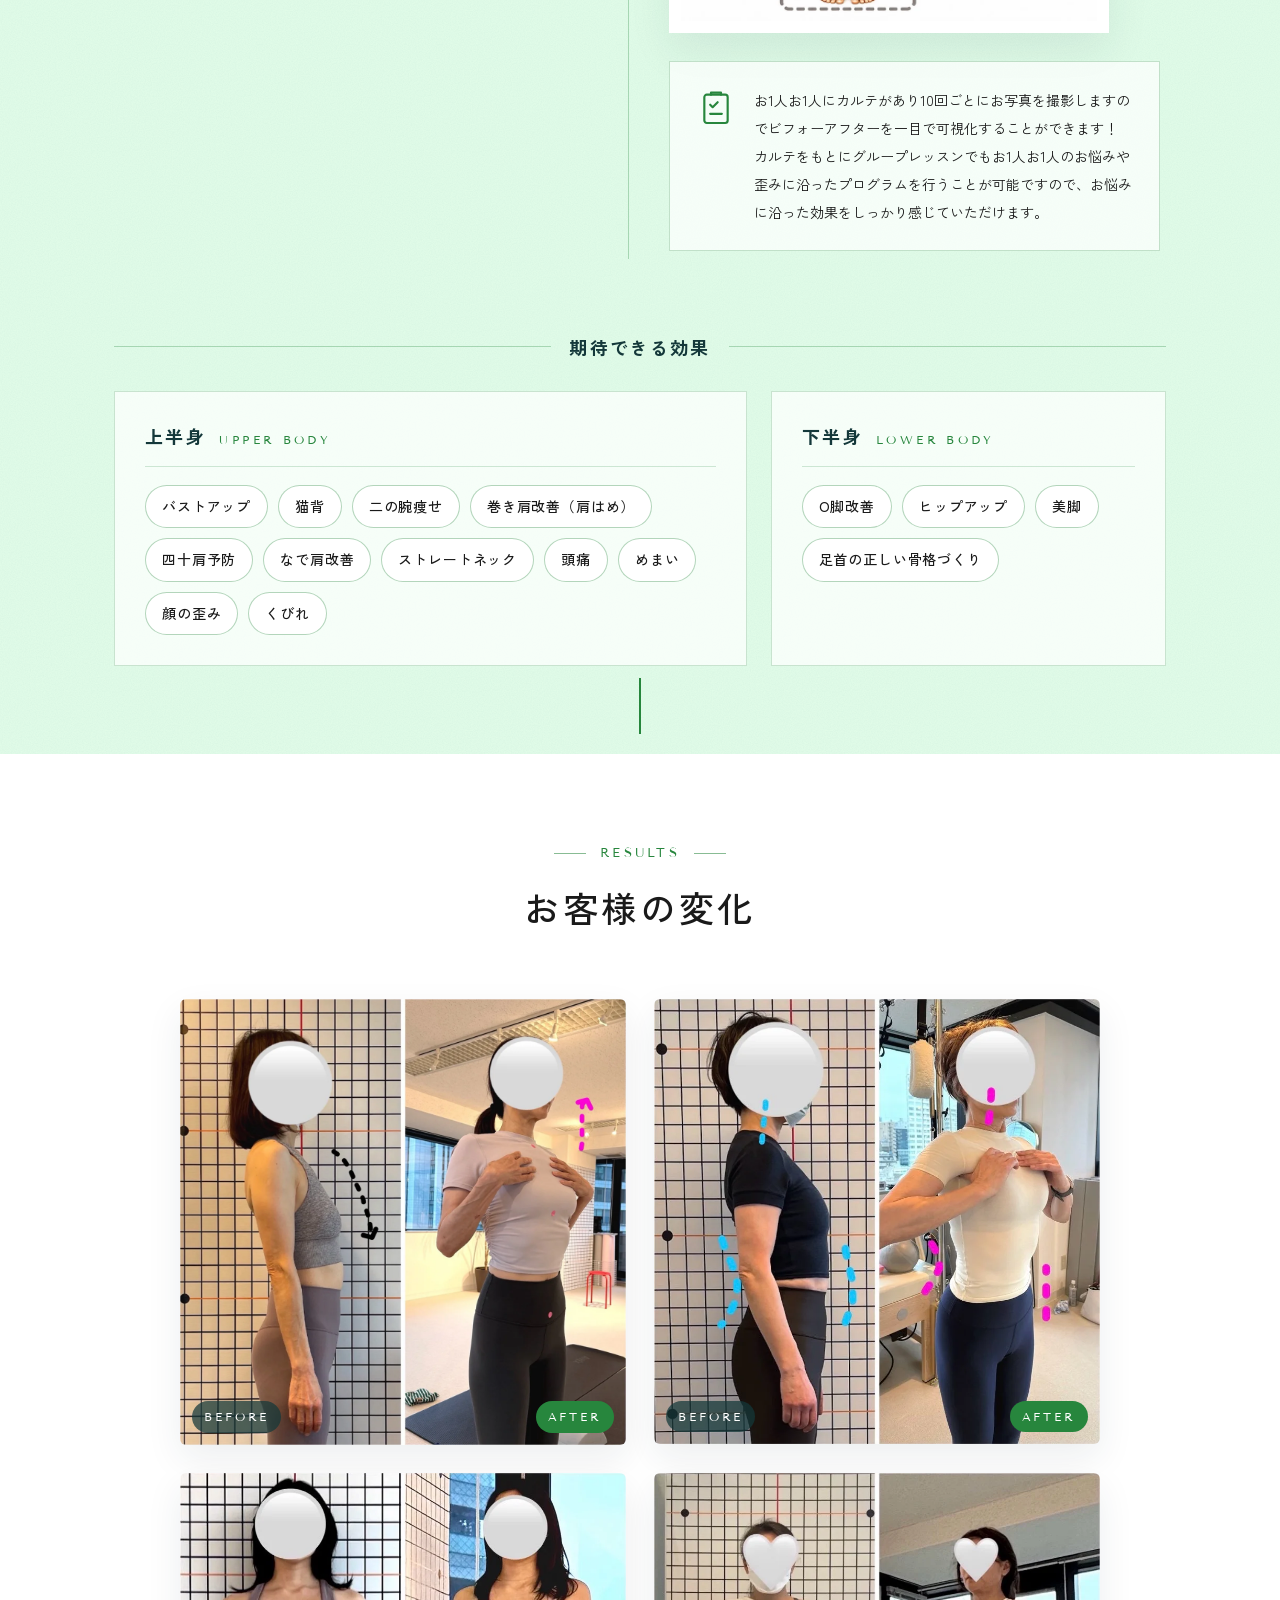
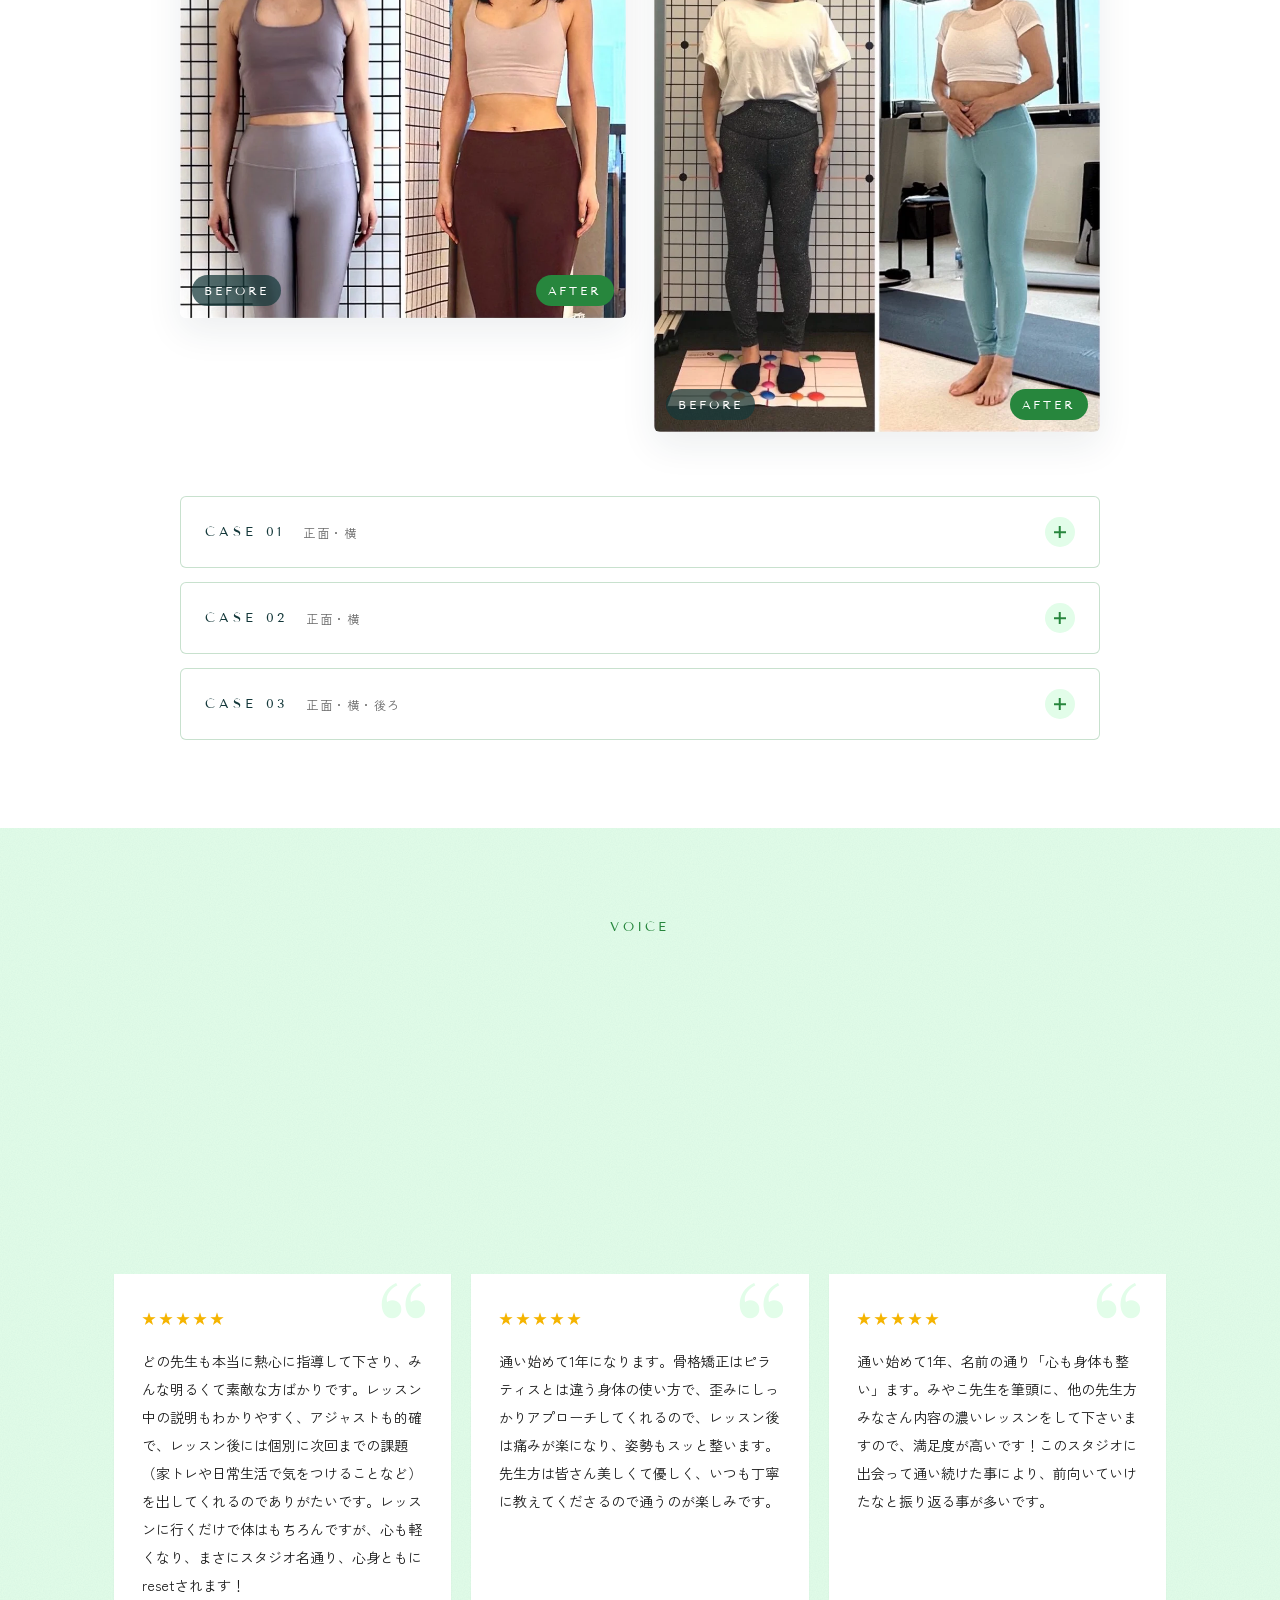
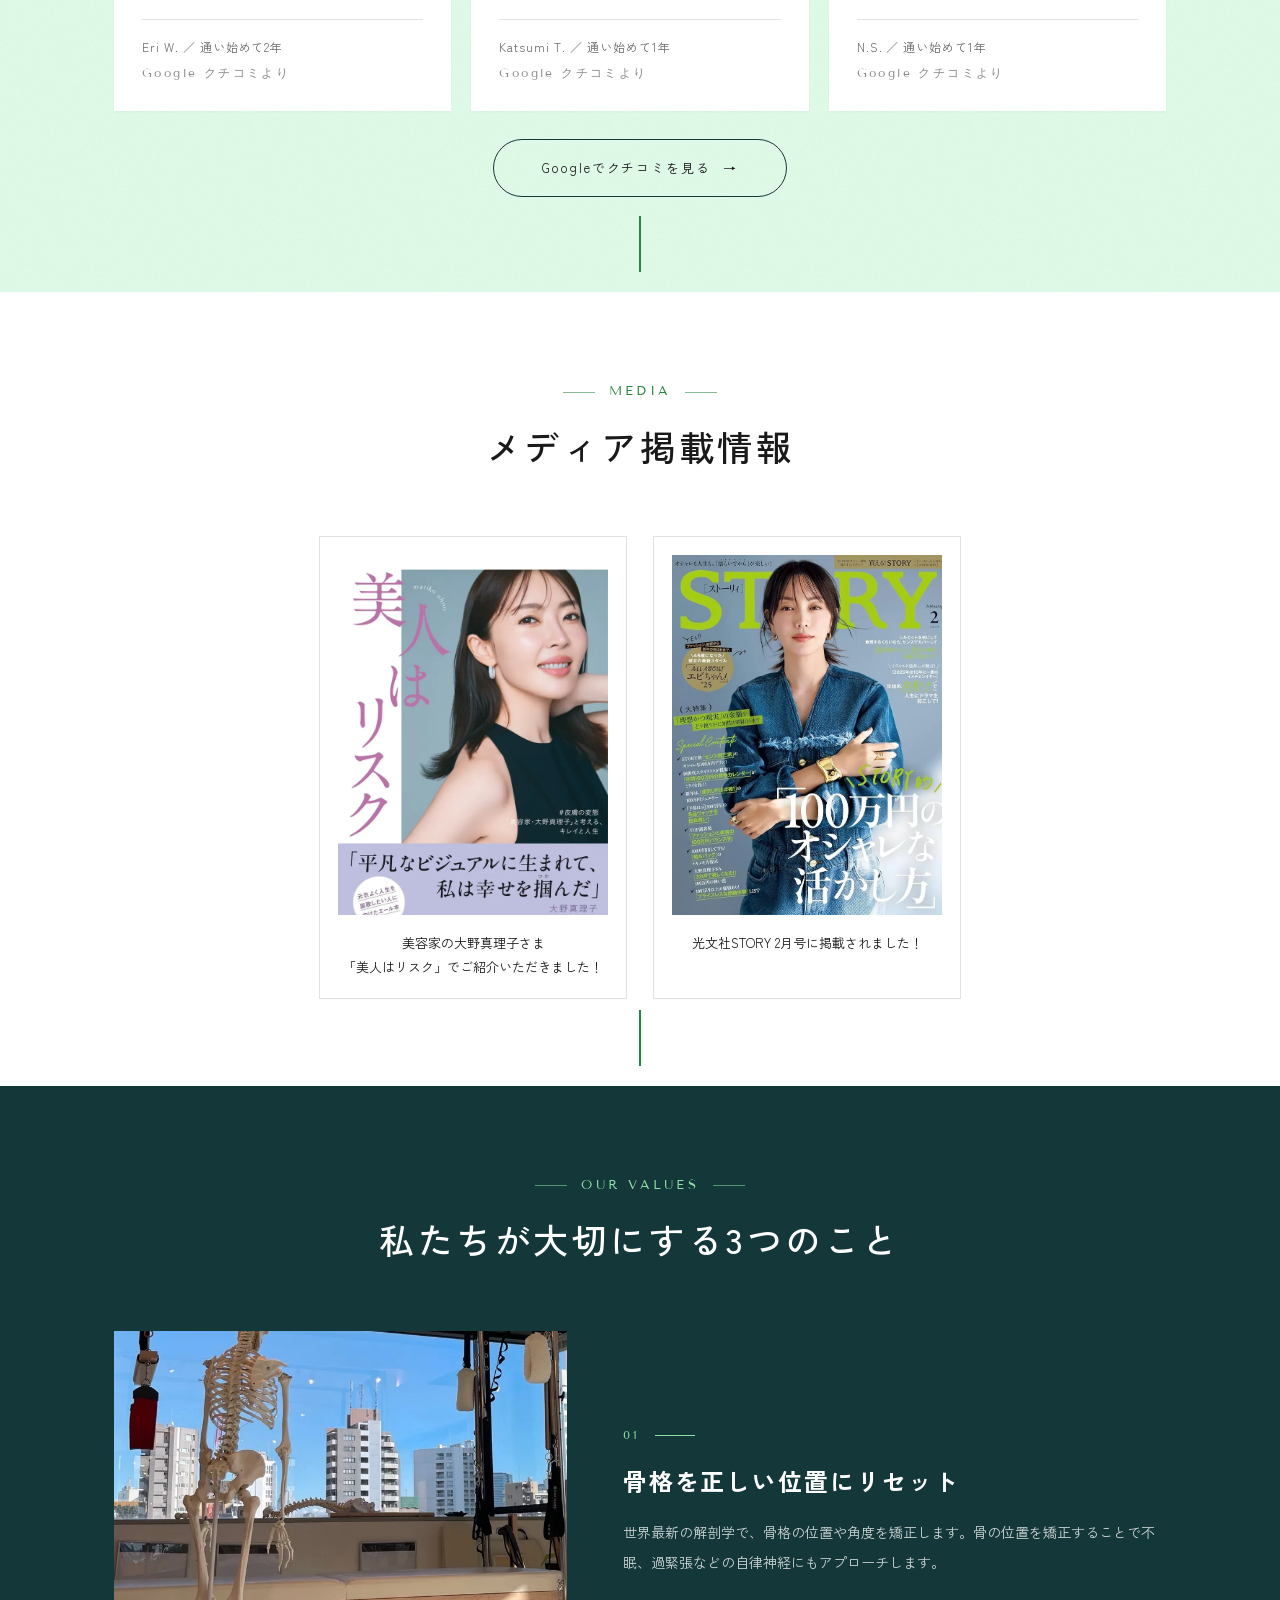
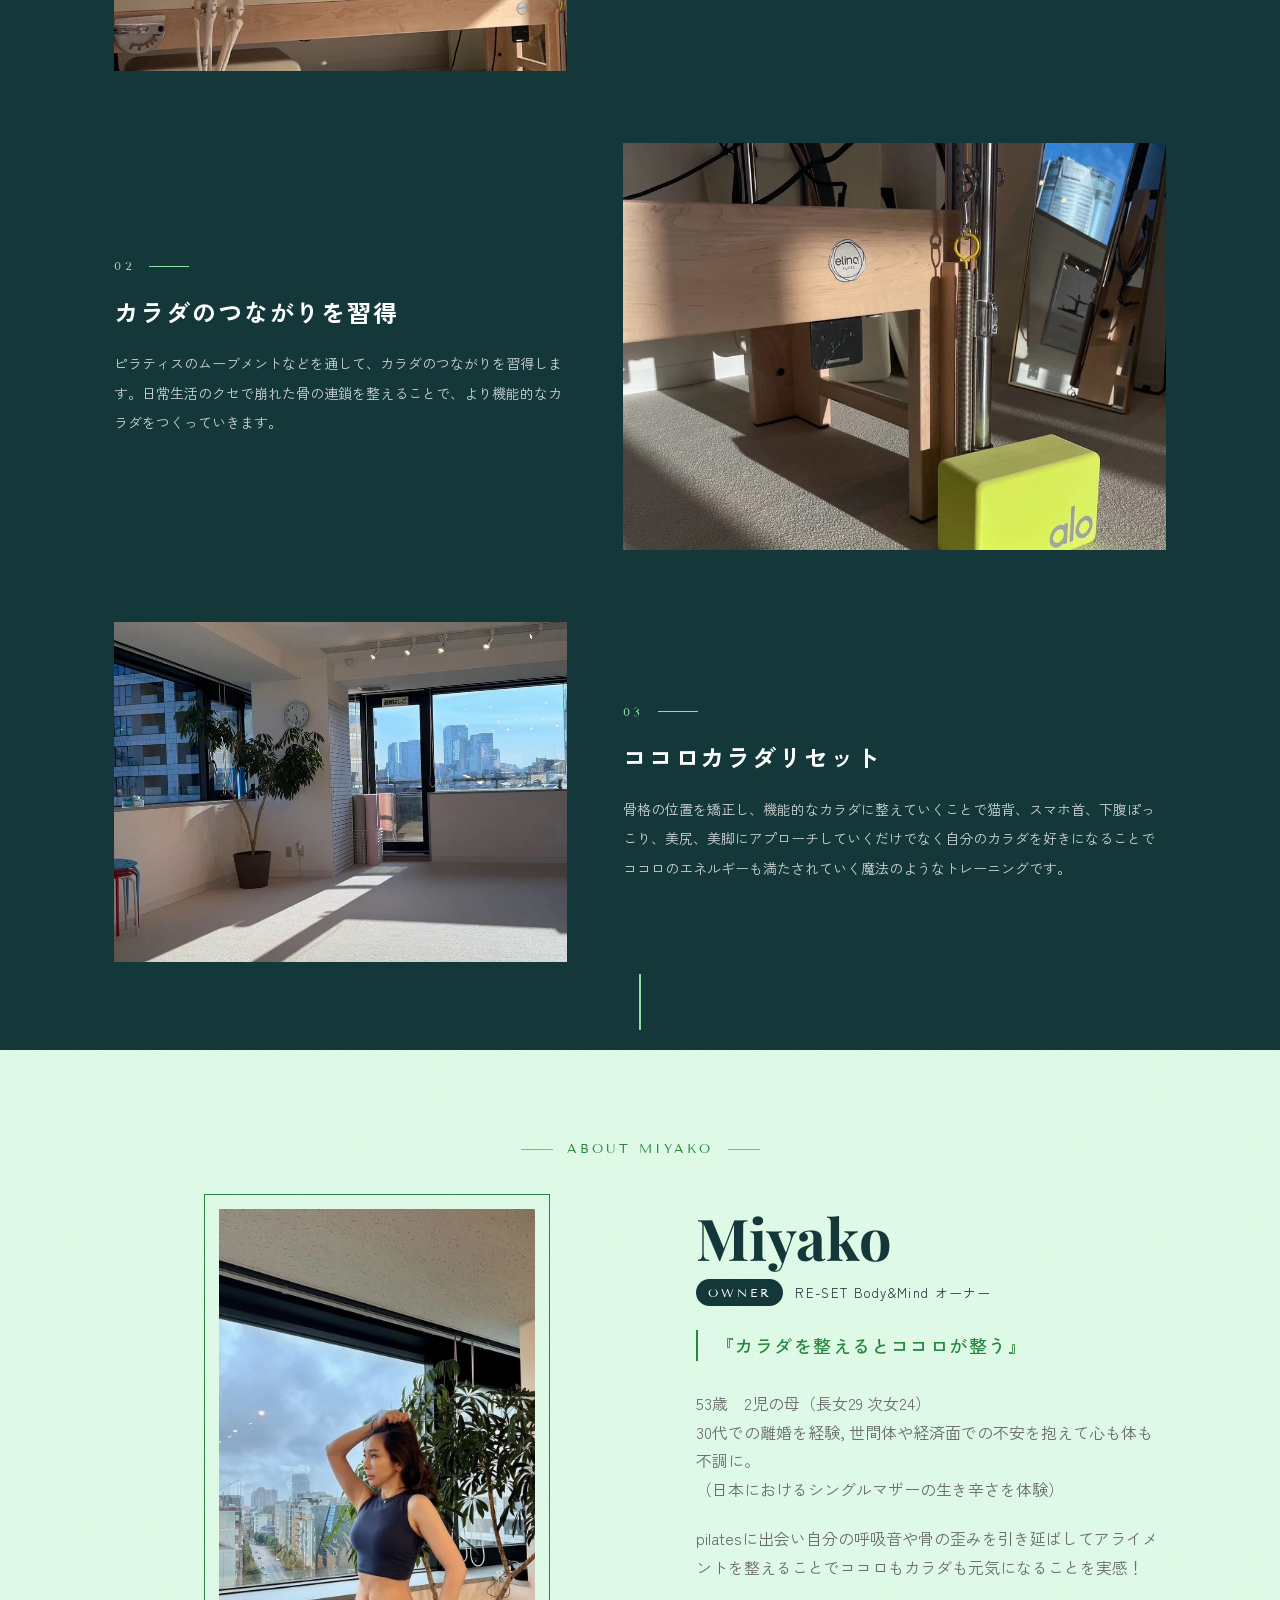
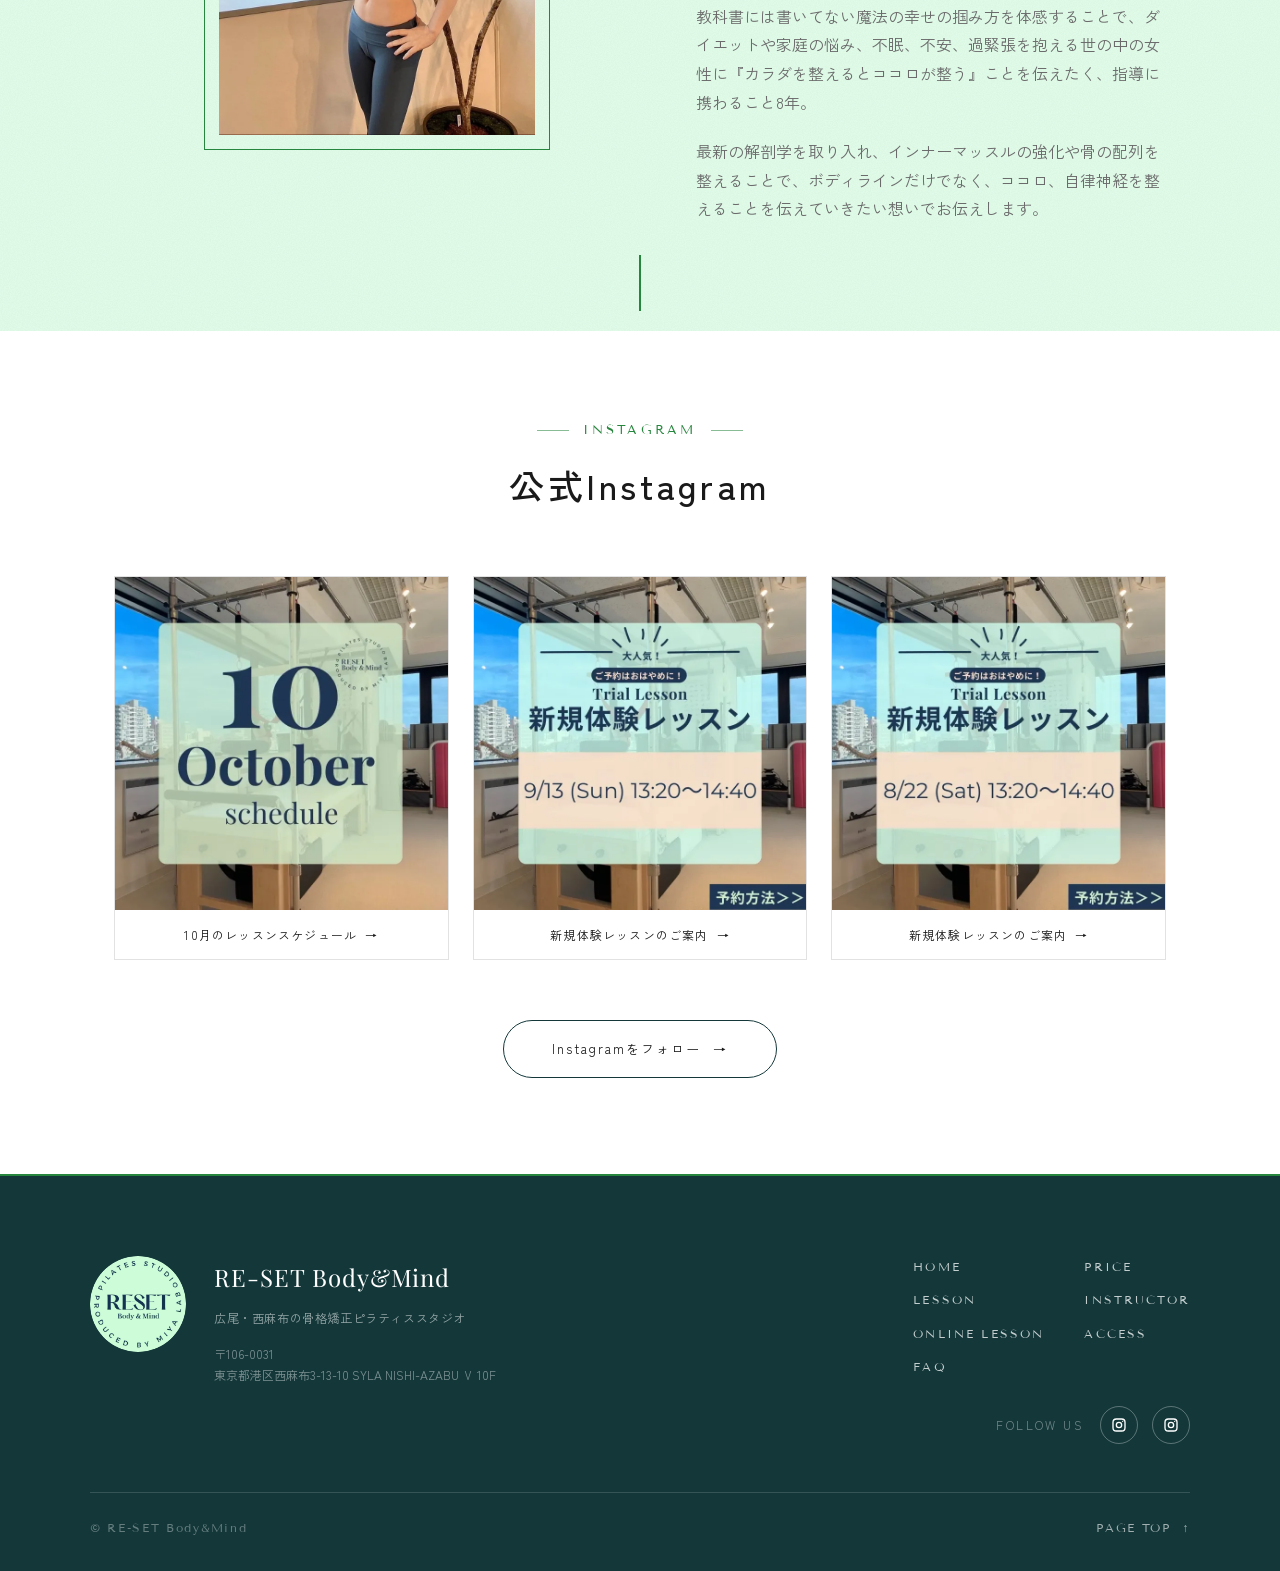
==== commit 2658d4f4: "Design pass: floating bar, values layout, voices swipe, type scale, one JP font, OG tags, image size" ====
--- a/index.html
+++ b/index.html
@@ -7,10 +7,17 @@
 <meta name="color-scheme" content="light">
 <title>骨格矯正ピラティススタジオ | RE-SET Body&amp;Mind（広尾・西麻布）</title>
 <meta name="description" content="広尾・西麻布の骨格矯正ピラティススタジオ RE-SET Body&Mind。骨格の位置を正しくリセットし、機能的なカラダとしなやかな心をつくるパーソナル/グループレッスンです。">
+<meta property="og:type" content="website">
+<meta property="og:site_name" content="RE-SET Body&amp;Mind">
+<meta property="og:title" content="骨格矯正ピラティススタジオ | RE-SET Body&amp;Mind（広尾・西麻布）">
+<meta property="og:description" content="広尾・西麻布の骨格矯正ピラティススタジオ RE-SET Body&Mind。骨格の位置を正しくリセットし、機能的なカラダとしなやかな心をつくるパーソナル/グループレッスンです。">
+<meta property="og:url" content="https://emerald-reef-okinawa.com/reset-body-mind-preview/">
+<meta property="og:image" content="https://emerald-reef-okinawa.com/reset-body-mind-preview/assets/og.jpg">
+<meta name="twitter:card" content="summary_large_image">
 <link rel="preconnect" href="https://fonts.googleapis.com">
 <link rel="preconnect" href="https://fonts.gstatic.com" crossorigin>
-<link rel="stylesheet" href="https://fonts.googleapis.com/css2?family=Noto+Sans+JP:wght@400;500;700&family=Zen+Kaku+Gothic+New:wght@500;700&family=Tenor+Sans&family=Playfair+Display:wght@400;500;600;700&display=swap">
-<link rel="stylesheet" href="css/style.css?v=1794157148">
+<link rel="stylesheet" href="https://fonts.googleapis.com/css2?family=Zen+Kaku+Gothic+New:wght@400;500;700&family=Tenor+Sans&family=Playfair+Display:wght@400;500;600;700&display=swap">
+<link rel="stylesheet" href="css/style.css?v=1794489448">
 </head>
 <body>
 
@@ -33,7 +40,7 @@
 <div class="page-shell" data-page-shell>
 
 <header class="site-header">
-  <a href="index.html" class="site-header__logo"><img src="assets/logo-text.webp?v=1790590712" alt="RE-SET Body&amp;Mind PILATES STUDIO"></a>
+  <a href="index.html" class="site-header__logo"><img src="assets/logo-text.webp?v=1790590712" alt="RE-SET Body&amp;Mind PILATES STUDIO" width="420" height="68"></a>
   <div class="site-header__right">
     <a href="https://lin.ee/Qd412Lj" class="site-header__contact" target="_blank" rel="noopener">CONTACT</a>
     <button class="menu-toggle" data-menu-toggle aria-label="メニューを開く">
@@ -62,10 +69,10 @@
 
   <section class="hero hero--single">
     <div class="hero__panel">
-      <img src="assets/hero-1.webp?v=1793153655" alt="スタジオ内観（窓から光の入るマットスペース）">
+      <img src="assets/hero-1.webp?v=1793153655" alt="スタジオ内観（窓から光の入るマットスペース）" width="1108" height="1477">
     </div>
     <div class="hero__copy">
-      <img class="hero__logo" src="assets/logo-circle.webp?v=1792575042" alt="RE-SET Body&amp;Mind PILATES STUDIO, produced by MIYA LAB" width="640" height="640">
+      <h1 class="hero__title"><img class="hero__logo" src="assets/logo-circle.webp?v=1792575042" alt="RE-SET Body&amp;Mind PILATES STUDIO, produced by MIYA LAB" width="640" height="640"></h1>
       <div class="hero__cta">
         <p class="hero__cta-label"><span class="hero__cta-en">Trial Lesson</span><span class="hero__cta-price">体験レッスン<strong>5,500円</strong></span></p>
         <a href="https://resetbodyandmind-pilates.hacomono.jp/home" class="hero__cta-button" target="_blank" rel="noopener">予約する</a>
@@ -93,7 +100,7 @@
           </figure>
           <div class="statement__karte">
             <svg class="icon" aria-hidden="true"><use href="assets/icons.svg#i-karte"/></svg>
-            <p>お1人お1人にカルテ📒があり10回ごとにお写真を撮影しますのでビフォーアフターを一目で可視化することができます！<br>カルテをもとにグループレッスンでもお1人お1人のお悩みや歪みに沿ったプログラムを行うことが可能ですので、お悩みに沿った効果をしっかり感じていただけます。</p>
+            <p>お1人お1人にカルテがあり10回ごとにお写真を撮影しますのでビフォーアフターを一目で可視化することができます！<br>カルテをもとにグループレッスンでもお1人お1人のお悩みや歪みに沿ったプログラムを行うことが可能ですので、お悩みに沿った効果をしっかり感じていただけます。</p>
           </div>
         </div>
       </div>
@@ -134,22 +141,22 @@
       <h2 class="section__title">お客様の変化</h2>
       <div class="ba-grid">
         <figure class="ba-card reveal">
-          <img src="assets/ba-1.webp?v=1793153655" alt="お客様のビフォーアフター1：姿勢（横から）" loading="lazy">
+          <img src="assets/ba-1.webp?v=1793153655" alt="お客様のビフォーアフター1：姿勢（横から）" loading="lazy" width="1200" height="1200">
           <span class="ba-card__tag ba-card__tag--before">BEFORE</span>
           <span class="ba-card__tag ba-card__tag--after">AFTER</span>
         </figure>
         <figure class="ba-card reveal" style="--reveal-delay:0.08s;">
-          <img src="assets/ba-2.webp?v=1793153655" alt="お客様のビフォーアフター2：姿勢と胸まわり（横から）" loading="lazy">
+          <img src="assets/ba-2.webp?v=1793153655" alt="お客様のビフォーアフター2：姿勢と胸まわり（横から）" loading="lazy" width="852" height="851">
           <span class="ba-card__tag ba-card__tag--before">BEFORE</span>
           <span class="ba-card__tag ba-card__tag--after">AFTER</span>
         </figure>
         <figure class="ba-card reveal" style="--reveal-delay:0.16s;">
-          <img src="assets/ba-3.webp?v=1793153655" alt="お客様のビフォーアフター3：ボディライン（正面）" loading="lazy">
+          <img src="assets/ba-3.webp?v=1793153655" alt="お客様のビフォーアフター3：ボディライン（正面）" loading="lazy" width="852" height="851">
           <span class="ba-card__tag ba-card__tag--before">BEFORE</span>
           <span class="ba-card__tag ba-card__tag--after">AFTER</span>
         </figure>
         <figure class="ba-card reveal" style="--reveal-delay:0.24s;">
-          <img src="assets/ba-4.webp?v=1793153655" alt="お客様のビフォーアフター4：脚のラインと立ち姿（正面）" loading="lazy">
+          <img src="assets/ba-4.webp?v=1793153655" alt="お客様のビフォーアフター4：脚のラインと立ち姿（正面）" loading="lazy" width="852" height="1069">
           <span class="ba-card__tag ba-card__tag--before">BEFORE</span>
           <span class="ba-card__tag ba-card__tag--after">AFTER</span>
         </figure>
@@ -249,6 +256,7 @@
           <figcaption>N.S. ／ 通い始めて1年<span>Google クチコミより</span></figcaption>
         </figure>
       </div>
+      <div class="voice-dots" aria-hidden="true" data-voice-dots></div>
 
       <div class="cta">
         <a href="https://www.google.com/maps?cid=18176391151732984991" class="cta__button" target="_blank" rel="noopener">Googleでクチコミを見る</a>
@@ -263,11 +271,11 @@
 
       <div class="media-grid">
         <div class="media-card reveal">
-          <div class="media-card__image"><img src="assets/media-1.webp" alt="美容家の大野真理子さま「美人はリスク」" loading="lazy"></div>
+          <div class="media-card__image"><img src="assets/media-1.webp" alt="美容家の大野真理子さま「美人はリスク」" loading="lazy" width="692" height="1000"></div>
           <p>美容家の大野真理子さま<br>「美人はリスク」でご紹介いただきました！</p>
         </div>
         <div class="media-card reveal" style="--reveal-delay:0.1s;">
-          <div class="media-card__image"><img src="assets/media-2.webp" alt="光文社STORY 2月号" loading="lazy"></div>
+          <div class="media-card__image"><img src="assets/media-2.webp" alt="光文社STORY 2月号" loading="lazy" width="781" height="1000"></div>
           <p>光文社STORY 2月号に掲載されました！</p>
         </div>
       </div>
@@ -277,28 +285,31 @@
   <section class="section section--dark values">
     <div class="container">
       <p class="section__eyebrow">OUR VALUES</p>
-      <h2 class="section__title">私たちが大切にする3つのこと</h2>
-
-      <div class="concept-list">
-        <div class="concept-item reveal">
-          <span class="concept-item__num">01</span>
-          <div class="concept-item__content">
-            <h3 class="concept-item__title">『骨格を正しい位置にリセット』</h3>
-            <p class="concept-item__body">世界最新の解剖学で、骨格の位置や角度を矯正します。骨の位置を矯正することで不眠、過緊張などの自律神経にもアプローチします。</p>
-          </div>
-        </div>
-        <div class="concept-item reveal" style="--reveal-delay:0.1s;">
-          <span class="concept-item__num">02</span>
-          <div class="concept-item__content">
-            <h3 class="concept-item__title">『カラダのつながりを習得』</h3>
-            <p class="concept-item__body">ピラティスのムーブメントなどを通して、カラダのつながりを習得します。日常生活のクセで崩れた骨の連鎖を整えることで、より機能的なカラダをつくっていきます。</p>
-          </div>
-        </div>
-        <div class="concept-item reveal" style="--reveal-delay:0.2s;">
-          <span class="concept-item__num">03</span>
-          <div class="concept-item__content">
-            <h3 class="concept-item__title">『ココロカラダリセット』</h3>
-            <p class="concept-item__body">骨格の位置を矯正し、機能的なカラダに整えていくことで猫背、スマホ首、下腹ぽっこり、美尻、美脚にアプローチしていくだけでなく自分のカラダを好きになることでココロのエネルギーも満たされていく魔法のようなトレーニングです。</p>
+      <h2 class="section__title">私たちが大切にする<span class="u-nobr">3つのこと</span></h2>
+
+      <div class="values-rows">
+        <div class="values-row reveal">
+          <figure class="values-row__photo"><img src="assets/sub-lesson.webp?v=1794489261" alt="骨格模型とピラティスマシンのあるスタジオ" loading="lazy" width="732" height="1300"></figure>
+          <div class="values-row__text">
+            <p class="values-row__no">01</p>
+            <h3 class="values-row__title">骨格を正しい位置にリセット</h3>
+            <p class="values-row__body">世界最新の解剖学で、骨格の位置や角度を矯正します。骨の位置を矯正することで不眠、過緊張などの自律神経にもアプローチします。</p>
+          </div>
+        </div>
+        <div class="values-row reveal">
+          <figure class="values-row__photo"><img src="assets/lesson-split.webp?v=1794489261" alt="ピラティスマシンとヨガブロック" loading="lazy" width="900" height="1200"></figure>
+          <div class="values-row__text">
+            <p class="values-row__no">02</p>
+            <h3 class="values-row__title">カラダのつながりを習得</h3>
+            <p class="values-row__body">ピラティスのムーブメントなどを通して、カラダのつながりを習得します。日常生活のクセで崩れた骨の連鎖を整えることで、より機能的なカラダをつくっていきます。</p>
+          </div>
+        </div>
+        <div class="values-row reveal">
+          <figure class="values-row__photo"><img src="assets/sub-online.webp?v=1794489261" alt="光の入る広いスタジオ" loading="lazy" width="900" height="1200"></figure>
+          <div class="values-row__text">
+            <p class="values-row__no">03</p>
+            <h3 class="values-row__title">ココロカラダリセット</h3>
+            <p class="values-row__body">骨格の位置を矯正し、機能的なカラダに整えていくことで猫背、スマホ首、下腹ぽっこり、美尻、美脚にアプローチしていくだけでなく自分のカラダを好きになることでココロのエネルギーも満たされていく魔法のようなトレーニングです。</p>
           </div>
         </div>
       </div>
@@ -310,7 +321,7 @@
       <p class="section__eyebrow">ABOUT MIYAKO</p>
       <div class="about-miyako__inner">
         <div class="about-miyako__photo reveal">
-          <img src="assets/miyako.webp?v=1793153655" alt="インストラクター MIYAKO" loading="lazy">
+          <img src="assets/miyako.webp?v=1793153655" alt="インストラクター MIYAKO" loading="lazy" width="1144" height="1430">
         </div>
         <div class="about-miyako__body reveal" style="--reveal-delay:0.15s;">
         <h3 class="about-miyako__name">Miyako</h3>
@@ -322,7 +333,7 @@
           （日本におけるシングルマザーの生き辛さを体験）
         </p>
         <p>
-          pilatesに出会い自分の呼吸音や骨の歪みを引き延ばしてアライメントを整えることでココロもカラダも元気になることを実感‼️
+          pilatesに出会い自分の呼吸音や骨の歪みを引き延ばしてアライメントを整えることでココロもカラダも元気になることを実感！
         </p>
         <p>
           教科書には書いてない魔法の幸せの掴み方を体感することで、ダイエットや家庭の悩み、不眠、不安、過緊張を抱える世の中の女性に『カラダを整えるとココロが整う』ことを伝えたく、指導に携わること8年。
@@ -402,15 +413,16 @@
   </div>
 </footer>
 
-<a href="https://resetbodyandmind-pilates.hacomono.jp/home" class="floating-cta" target="_blank" rel="noopener">体験予約はこちら</a>
-
-<a href="https://lin.ee/zwzXixx" class="floating-line" target="_blank" rel="noopener" aria-label="公式LINEで相談する">
-  <svg class="floating-line__icon" viewBox="0 0 40 40" aria-hidden="true"><path d="M20 6C11.2 6 4 11.8 4 18.9c0 6.4 5.7 11.7 13.3 12.7.5.1 1.2.3 1.4.8.2.4.1 1 .1 1.4l-.2 1.4c-.1.4-.3 1.6 1.4.9s9.2-5.4 12.5-9.3C34.8 24.3 36 21.7 36 18.9 36 11.8 28.8 6 20 6z" fill="#fff"/><text x="20" y="22.6" text-anchor="middle" font-family="Arial,Helvetica,sans-serif" font-weight="700" font-size="8.6" fill="#06c755">LINE</text></svg>
-  <span class="floating-line__label">LINEで相談</span>
-</a>
-
+<div class="floating-actions" data-floating>
+  <a href="https://lin.ee/zwzXixx" class="floating-line" target="_blank" rel="noopener" aria-label="公式LINEで相談する">
+    <svg class="floating-line__icon" viewBox="0 0 40 40" aria-hidden="true"><path d="M20 6C11.2 6 4 11.8 4 18.9c0 6.4 5.7 11.7 13.3 12.7.5.1 1.2.3 1.4.8.2.4.1 1 .1 1.4l-.2 1.4c-.1.4-.3 1.6 1.4.9s9.2-5.4 12.5-9.3C34.8 24.3 36 21.7 36 18.9 36 11.8 28.8 6 20 6z" fill="#fff"/><text x="20" y="22.6" text-anchor="middle" font-family="Arial,Helvetica,sans-serif" font-weight="700" font-size="8.6" fill="#06c755">LINE</text></svg>
+    <span class="floating-line__label">LINEで相談</span>
+  </a>
+  <a href="https://resetbodyandmind-pilates.hacomono.jp/home" class="floating-cta" target="_blank" rel="noopener">体験予約はこちら</a>
 </div>
 
-<script src="js/main.js?v=1794157148"></script>
+</div>
+
+<script src="js/main.js?v=1794489448"></script>
 </body>
 </html>
--- a/css/style.css
+++ b/css/style.css
@@ -14,8 +14,8 @@
   --max-width: 1100px;
   --font-en: "Tenor Sans", "Helvetica Neue", Arial, sans-serif;
   --font-hero: "Playfair Display", Georgia, "Times New Roman", serif;
-  --font-jp: "Noto Sans JP", "Hiragino Kaku Gothic ProN", "Yu Gothic", sans-serif;
-  --font-jp-heading: "Zen Kaku Gothic New", "Noto Sans JP", "Hiragino Kaku Gothic ProN", sans-serif;
+  --font-jp: "Zen Kaku Gothic New", "Hiragino Kaku Gothic ProN", "Yu Gothic", sans-serif;
+  --font-jp-heading: var(--font-jp);
 }
 
 /* ---------- Full-screen intro (plays once per session) ---------- */
@@ -144,6 +144,7 @@
 
 img {
   max-width: 100%;
+  height: auto;
   display: block;
 }
 
@@ -469,7 +470,7 @@
 .hero__split::after {
   content: "‹  ›";
   color: #fff;
-  font-size: 15px;
+  font-size: 14px;
   line-height: 1;
   white-space: nowrap;
 }
@@ -506,7 +507,7 @@
   gap: 12px;
   margin: 0;
   font-family: var(--font-en);
-  font-size: 11px;
+  font-size: 12px;
   letter-spacing: 0.3em;
   text-transform: uppercase;
   color: #fff;
@@ -542,7 +543,7 @@
 @media (max-width: 760px) {
   .hero__label {
     top: 18px;
-    font-size: 9px;
+    font-size: 12px;
     letter-spacing: 0.2em;
   }
   .hero__label--left {
@@ -807,7 +808,7 @@
 
 .concept-item__title {
   font-family: var(--font-jp-heading);
-  font-size: 1.15rem;
+  font-size: 1.125rem;
   font-weight: 700;
   margin-bottom: 12px;
   padding-top: 8px;
@@ -992,7 +993,7 @@
   background: var(--color-sage-bg);
   color: var(--color-sage);
   font-family: var(--font-en);
-  font-size: 0.95rem;
+  font-size: 0.875rem;
   transition: background 0.25s ease, color 0.25s ease;
 }
 
@@ -1003,7 +1004,7 @@
 
 .class-item__name-en {
   font-family: var(--font-en);
-  font-size: 11px;
+  font-size: 12px;
   letter-spacing: 0.15em;
   color: var(--color-sage);
   margin-bottom: 6px;
@@ -1011,7 +1012,7 @@
 
 .class-item__name-jp {
   font-family: var(--font-jp-heading);
-  font-size: 1.1rem;
+  font-size: 1.125rem;
   font-weight: 700;
   margin-bottom: 10px;
 }
@@ -1169,7 +1170,7 @@
 }
 
 .plan-card__row strong {
-  font-size: 15px;
+  font-size: 14px;
 }
 
 /* ---------- Price tables ---------- */
@@ -1232,7 +1233,7 @@
 .price-table__en {
   display: block;
   font-family: var(--font-en);
-  font-size: 11px;
+  font-size: 12px;
   color: var(--color-muted);
   margin-top: 2px;
 }
@@ -1352,7 +1353,7 @@
 }
 
 .site-footer__label {
-  font-size: 11px;
+  font-size: 12px;
   letter-spacing: 0.2em;
   color: rgba(255, 255, 255, 0.4);
   margin-bottom: 16px;
@@ -1404,49 +1405,7 @@
 
 .site-footer__copyright {
   color: rgba(255, 255, 255, 0.35);
-  font-size: 11px;
-}
-
-/* ---------- Floating trial-booking CTA (mobile) ---------- */
-
-.floating-cta {
-  display: block;
-  position: fixed;
-  left: 0;
-  right: 0;
-  bottom: 0;
-  z-index: 150;
-  background: rgba(255, 255, 255, 0.94);
-  backdrop-filter: blur(6px);
-  -webkit-backdrop-filter: blur(6px);
-  color: var(--color-text);
-  text-align: center;
-  padding: 15px 24px calc(15px + env(safe-area-inset-bottom, 0px));
-  font-size: 13px;
-  letter-spacing: 0.1em;
-  font-weight: 600;
-  border-top: 1px solid var(--color-accent);
-  transition: background 0.2s ease;
-}
-
-.floating-cta:active {
-  background: #f2f2f2;
-}
-
-.floating-cta::after {
-  content: "›";
-  margin-left: 6px;
-  font-weight: 400;
-  display: inline-block;
-  transition: transform 0.2s ease;
-}
-
-.floating-cta:hover::after {
-  transform: translateX(3px);
-}
-
-body {
-  padding-bottom: 64px;
+  font-size: 12px;
 }
 
 /* ---------- Instagram feed ---------- */
@@ -1611,7 +1570,7 @@
   display: inline-block;
   background: var(--color-sage);
   color: #fff;
-  font-size: 10px;
+  font-size: 12px;
   letter-spacing: 0.1em;
   padding: 2px 8px;
   border-radius: 999px;
@@ -1709,7 +1668,7 @@
 
 .hero__cta-en {
   font-family: var(--font-en);
-  font-size: 10px;
+  font-size: 12px;
   letter-spacing: 0.32em;
   text-transform: uppercase;
   color: #b9f2c9;
@@ -1782,14 +1741,14 @@
     padding: 6px 6px 6px 20px;
   }
   .hero__cta-en {
-    font-size: 9px;
+    font-size: 12px;
     letter-spacing: 0.26em;
   }
   .hero__cta-price {
-    font-size: 11px;
+    font-size: 12px;
   }
   .hero__cta-price strong {
-    font-size: 17px;
+    font-size: 16px;
   }
   .hero__cta-button {
     gap: 10px;
@@ -1877,7 +1836,7 @@
 
 .voice-card__stars {
   color: #f5b400;
-  font-size: 15px;
+  font-size: 14px;
   letter-spacing: 3px;
   margin-bottom: 16px;
 }
@@ -1893,7 +1852,7 @@
   display: block;
   margin-top: 4px;
   font-family: var(--font-en);
-  font-size: 10px;
+  font-size: 12px;
   letter-spacing: 0.2em;
   opacity: 0.8;
 }
@@ -1969,7 +1928,7 @@
   background: var(--color-sage-bg);
   color: var(--color-sage);
   font-family: var(--font-en);
-  font-size: 17px;
+  font-size: 16px;
 }
 
 .flow-step__label {
@@ -2073,14 +2032,14 @@
 .reserve-card__tag {
   margin-bottom: 16px;
   font-family: var(--font-en);
-  font-size: 11px;
+  font-size: 12px;
   letter-spacing: 0.32em;
   color: var(--color-sage);
 }
 
 .reserve-card__title {
   font-family: var(--font-jp-heading);
-  font-size: 1.1rem;
+  font-size: 1.125rem;
   font-weight: 700;
   line-height: 1.6;
   margin-bottom: 16px;
@@ -2107,7 +2066,7 @@
    Refinement layer: motion & editorial details
    =========================================================== */
 
-/* ---------- Scroll progress & back-to-top ---------- */
+/* ---------- Scroll progress ---------- */
 
 .scroll-progress {
   position: fixed;
@@ -2122,41 +2081,6 @@
   pointer-events: none;
 }
 
-.back-to-top {
-  position: fixed;
-  right: 32px;
-  bottom: 100px;
-  z-index: 140;
-  display: flex;
-  align-items: center;
-  justify-content: center;
-  width: 48px;
-  height: 48px;
-  border: 1px solid var(--color-accent);
-  border-radius: 50%;
-  background: rgba(255, 255, 255, 0.85);
-  backdrop-filter: blur(8px);
-  -webkit-backdrop-filter: blur(8px);
-  color: var(--color-accent);
-  font-size: 16px;
-  cursor: pointer;
-  opacity: 0;
-  visibility: hidden;
-  transform: translateY(12px);
-  transition: opacity 0.4s ease, transform 0.4s cubic-bezier(0.19, 1, 0.22, 1), visibility 0.4s, background 0.3s, color 0.3s;
-}
-
-.back-to-top.is-shown {
-  opacity: 1;
-  visibility: visible;
-  transform: none;
-}
-
-.back-to-top:hover {
-  background: var(--color-accent);
-  color: #fff;
-}
-
 /* ---------- Smart header ---------- */
 
 .site-header {
@@ -2292,7 +2216,7 @@
   gap: 14px;
   color: #fff;
   font-family: var(--font-en);
-  font-size: 10px;
+  font-size: 12px;
   letter-spacing: 0.35em;
   writing-mode: vertical-rl;
 }
@@ -2518,55 +2442,6 @@
   }
 }
 
-/* ---------- Floating CTA: bar on phones, pill on desktop ---------- */
-
-body {
-  padding-bottom: 0;
-}
-
-@media (max-width: 720px) {
-  body {
-    padding-bottom: 64px;
-  }
-  .back-to-top {
-    right: 16px;
-    bottom: 80px;
-    width: 42px;
-    height: 42px;
-  }
-}
-
-@media (min-width: 721px) {
-  .floating-cta {
-    left: auto;
-    right: 32px;
-    bottom: 32px;
-    padding: 17px 32px;
-    border: none;
-    border-radius: 999px;
-    background: var(--color-accent);
-    color: #fff;
-    font-weight: 500;
-    letter-spacing: 0.16em;
-    box-shadow: 0 16px 36px rgba(20, 56, 58, 0.3);
-    opacity: 0;
-    visibility: hidden;
-    translate: 0 20px;
-    transition: background 0.3s ease, transform 0.4s cubic-bezier(0.19, 1, 0.22, 1), box-shadow 0.3s ease, opacity 0.6s ease, translate 0.8s cubic-bezier(0.19, 1, 0.22, 1), visibility 0.6s;
-  }
-  .floating-cta.is-shown {
-    opacity: 1;
-    visibility: visible;
-    translate: 0 0;
-  }
-  .floating-cta:hover,
-  .floating-cta:active {
-    background: var(--color-sage);
-    transform: translateY(-3px);
-    box-shadow: 0 20px 40px rgba(39, 134, 61, 0.35);
-  }
-}
-
 /* ---------- Dark CTA band & media cards on white ---------- */
 
 .section--dark {
@@ -2672,7 +2547,7 @@
   padding-left: 18px;
   border-left: 2px solid var(--color-sage);
   font-family: var(--font-jp-heading);
-  font-size: 1.1rem;
+  font-size: 1.125rem;
   font-weight: 500;
   letter-spacing: 0.08em;
   line-height: 1.7;
@@ -2690,7 +2565,7 @@
     padding: 0 4px;
   }
   .about-miyako__body .about-miyako__quote {
-    font-size: 0.95rem;
+    font-size: 0.875rem;
     letter-spacing: 0.03em;
     white-space: nowrap;
   }
@@ -2796,7 +2671,7 @@
   max-width: var(--max-width);
   margin: 24px auto 0;
   font-family: var(--font-en);
-  font-size: 11px;
+  font-size: 12px;
   letter-spacing: 0.14em;
   color: rgba(255, 255, 255, 0.35);
 }
@@ -2895,7 +2770,7 @@
 .online-plan__tag {
   margin-bottom: 14px;
   font-family: var(--font-en);
-  font-size: 11px;
+  font-size: 12px;
   letter-spacing: 0.32em;
   color: var(--color-sage);
 }
@@ -2906,7 +2781,7 @@
 
 .online-plan__name {
   font-family: var(--font-jp-heading);
-  font-size: 1.15rem;
+  font-size: 1.125rem;
   font-weight: 700;
   letter-spacing: 0.06em;
 }
@@ -2989,7 +2864,7 @@
   background: var(--color-accent);
   color: #fff;
   font-family: var(--font-en);
-  font-size: 10px;
+  font-size: 12px;
   letter-spacing: 0.24em;
   text-transform: uppercase;
 }
@@ -3036,7 +2911,7 @@
   gap: 12px;
   margin-bottom: 40px;
   font-family: var(--font-en);
-  font-size: 11px;
+  font-size: 12px;
   letter-spacing: 0.24em;
   color: var(--color-muted);
   animation: hero-bloom-in 1s cubic-bezier(0.22, 1, 0.36, 1) 0.05s both;
@@ -3068,7 +2943,7 @@
   gap: 14px;
   margin-top: 22px;
   font-family: var(--font-jp-heading);
-  font-size: 1.05rem;
+  font-size: 1rem;
   font-weight: 500;
   letter-spacing: 0.2em;
   color: var(--color-sage);
@@ -3287,7 +3162,7 @@
 .flow-step__no {
   margin-bottom: 6px;
   font-family: var(--font-en);
-  font-size: 10px;
+  font-size: 12px;
   letter-spacing: 0.3em;
   color: var(--color-sage);
 }
@@ -3349,7 +3224,7 @@
   border-radius: 50%;
   background: #fff;
   font-family: var(--font-hero);
-  font-size: 26px;
+  font-size: 24px;
   color: var(--color-accent);
   transition: background 0.35s ease, color 0.35s ease, transform 0.5s cubic-bezier(0.19, 1, 0.22, 1);
 }
@@ -3361,7 +3236,7 @@
 .instructor__mark {
   width: 96px;
   height: 96px;
-  font-size: 34px;
+  font-size: 32px;
   overflow: hidden;
 }
 
@@ -3388,14 +3263,14 @@
 
 .instructor__name {
   font-family: var(--font-en);
-  font-size: 11px;
+  font-size: 12px;
   letter-spacing: 0.18em;
   text-transform: uppercase;
 }
 
 .instructor__role {
   margin-top: -6px;
-  font-size: 10px;
+  font-size: 12px;
   letter-spacing: 0.1em;
   color: var(--color-sage);
 }
@@ -3451,7 +3326,7 @@
   margin-bottom: -8px;
   text-align: center;
   font-family: var(--font-en);
-  font-size: 11px;
+  font-size: 12px;
   letter-spacing: 0.28em;
   color: var(--color-sage);
 }
@@ -3595,7 +3470,7 @@
 .route__no {
   margin-top: 6px;
   font-family: var(--font-en);
-  font-size: 10px;
+  font-size: 12px;
   letter-spacing: 0.3em;
   color: var(--color-sage);
 }
@@ -3634,7 +3509,7 @@
 .info-row h3 {
   margin-bottom: 8px;
   font-family: var(--font-jp-heading);
-  font-size: 15px;
+  font-size: 14px;
   letter-spacing: 0.1em;
 }
 
@@ -3702,7 +3577,7 @@
 
 .faq-category__no {
   font-family: var(--font-hero);
-  font-size: 1.6rem;
+  font-size: 1.5rem;
   font-weight: 400;
   color: var(--color-sage);
 }
@@ -3872,7 +3747,7 @@
 .statement__lead {
   margin-bottom: 18px;
   font-family: var(--font-jp-heading);
-  font-size: 1.15rem;
+  font-size: 1.125rem;
   line-height: 1.8;
   font-weight: 700;
   letter-spacing: 0.08em;
@@ -3894,7 +3769,7 @@
     border-left: none;
   }
   .statement__lead {
-    font-size: 0.98rem;
+    font-size: 1rem;
     letter-spacing: 0.02em;
     text-align: center;
   }
@@ -3942,7 +3817,7 @@
   gap: 18px;
   margin: 0 0 4px;
   font-family: var(--font-jp-heading);
-  font-size: 1.1rem;
+  font-size: 1.125rem;
   font-weight: 700;
   letter-spacing: 0.12em;
   color: var(--color-accent);
@@ -3970,7 +3845,7 @@
   padding-bottom: 14px;
   border-bottom: 1px solid rgba(39, 134, 61, 0.2);
   font-family: var(--font-jp-heading);
-  font-size: 1.15rem;
+  font-size: 1.125rem;
   font-weight: 700;
   letter-spacing: 0.12em;
   color: var(--color-accent);
@@ -3979,7 +3854,7 @@
 .effects__en {
   order: 2;
   font-family: var(--font-en);
-  font-size: 11px;
+  font-size: 12px;
   font-weight: 400;
   letter-spacing: 0.28em;
   text-transform: uppercase;
@@ -3997,7 +3872,7 @@
   border: 1px solid rgba(39, 134, 61, 0.35);
   border-radius: 999px;
   background: #fff;
-  font-size: 13.5px;
+  font-size: 14px;
   font-weight: 500;
   letter-spacing: 0.06em;
   color: var(--color-text);
@@ -4019,28 +3894,6 @@
     padding: 7px 14px;
     font-size: 13px;
   }
-}
-
-/* ---------- Home: values (私たちが大切にする3つのこと) on the navy band ---------- */
-
-.values .concept-item {
-  border-top-color: rgba(255, 255, 255, 0.16);
-}
-
-.values .concept-item::before {
-  background: #8fe0a6;
-}
-
-.values .concept-item__num {
-  color: rgba(143, 224, 166, 0.16);
-}
-
-.values .concept-item__title {
-  color: #fff;
-}
-
-.values .concept-item__body {
-  color: rgba(255, 255, 255, 0.7);
 }
 
 /* ---------- Reduced motion ---------- */
@@ -4170,7 +4023,7 @@
   align-items: center;
   justify-content: space-between;
   font-family: var(--font-en);
-  font-size: 10px;
+  font-size: 12px;
   letter-spacing: 0.2em;
   color: rgba(255, 255, 255, 0.7);
 }
@@ -4222,7 +4075,7 @@
 
 .online-visual__time {
   font-family: var(--font-en);
-  font-size: 10px;
+  font-size: 12px;
   letter-spacing: 0.24em;
   color: #8fe0a6;
 }
@@ -4272,7 +4125,7 @@
   }
   .online-plan__tag {
     margin-bottom: 8px;
-    font-size: 9px;
+    font-size: 12px;
     letter-spacing: 0.2em;
   }
   .online-plan__name {
@@ -4285,10 +4138,10 @@
     gap: 2px 4px;
     margin: 12px 0 16px;
     padding-bottom: 14px;
-    font-size: 1.55rem;
+    font-size: 1.5rem;
   }
   .online-plan__price span {
-    font-size: 11px;
+    font-size: 12px;
   }
   .online-plan .section__lead {
     font-size: 12px;
@@ -4544,7 +4397,7 @@
 
 .gs__spec dt {
   font-family: var(--font-en);
-  font-size: 10px;
+  font-size: 12px;
   letter-spacing: 0.24em;
   color: var(--color-sage);
 }
@@ -4552,7 +4405,7 @@
 .gs__spec dd {
   margin: 0;
   font-family: var(--font-hero);
-  font-size: 1.15rem;
+  font-size: 1.125rem;
   text-align: right;
   color: var(--color-accent);
 }
@@ -4569,7 +4422,7 @@
   display: grid;
   gap: 12px;
   margin-top: 22px;
-  font-size: 13.5px;
+  font-size: 14px;
   line-height: 2;
   color: #4f5a5a;
 }
@@ -4617,7 +4470,7 @@
   border: 1px solid rgba(39, 134, 61, 0.6);
   background: rgba(255, 255, 255, 0.9);
   color: var(--color-sage);
-  font-size: 30px;
+  font-size: 32px;
   line-height: 1;
   cursor: pointer;
   transform: translateY(-50%) skewX(-10deg);
@@ -4722,7 +4575,7 @@
 .gs__thumb-no {
   top: 6px;
   left: 10px;
-  font-size: 10px;
+  font-size: 12px;
   letter-spacing: 0.1em;
   color: #8fe0a6;
 }
@@ -4731,7 +4584,7 @@
   left: 0;
   right: 0;
   bottom: 7px;
-  font-size: 10px;
+  font-size: 12px;
   letter-spacing: 0.16em;
   text-align: center;
   text-transform: uppercase;
@@ -4770,7 +4623,7 @@
 
 .gs__hint {
   margin-top: 14px;
-  font-size: 11px;
+  font-size: 12px;
   letter-spacing: 0.12em;
   text-align: center;
   color: var(--color-muted);
@@ -4824,11 +4677,11 @@
   .gs__thumb-no {
     top: 4px;
     left: 7px;
-    font-size: 9px;
+    font-size: 12px;
   }
   .gs__thumb-name {
     bottom: 5px;
-    font-size: 8px;
+    font-size: 12px;
     letter-spacing: 0.06em;
   }
   .gs__thumb.is-active .gs__thumb-no::before {
@@ -4933,7 +4786,7 @@
   padding: 5px 12px;
   border-radius: 999px;
   font-family: var(--font-en);
-  font-size: 10px;
+  font-size: 12px;
   letter-spacing: 0.24em;
   color: #fff;
   pointer-events: none;
@@ -5115,88 +4968,6 @@
   }
 }
 
-/* ---------- Floating LINE button ---------- */
-
-.floating-line {
-  position: fixed;
-  right: 16px;
-  bottom: calc(76px + env(safe-area-inset-bottom, 0px));
-  z-index: 151;
-  display: flex;
-  align-items: center;
-  justify-content: center;
-  width: 56px;
-  height: 56px;
-  border-radius: 50%;
-  background: #06c755;
-  box-shadow: 0 10px 24px rgba(6, 120, 60, 0.32);
-  transition: transform 0.35s cubic-bezier(0.19, 1, 0.22, 1), box-shadow 0.3s ease, opacity 0.5s ease, visibility 0.5s;
-}
-
-.floating-line__icon {
-  width: 36px;
-  height: 36px;
-}
-
-.floating-line__label {
-  position: absolute;
-  right: calc(100% + 12px);
-  top: 50%;
-  padding: 8px 14px;
-  border-radius: 999px;
-  background: #fff;
-  color: var(--color-text);
-  font-size: 12px;
-  font-weight: 600;
-  letter-spacing: 0.08em;
-  white-space: nowrap;
-  box-shadow: 0 6px 18px rgba(20, 56, 58, 0.16);
-  opacity: 0;
-  pointer-events: none;
-  transform: translate(6px, -50%);
-  transition: opacity 0.25s ease, transform 0.3s ease;
-}
-
-.floating-line:hover {
-  transform: translateY(-3px);
-  box-shadow: 0 14px 30px rgba(6, 120, 60, 0.4);
-}
-
-.floating-line:hover .floating-line__label,
-.floating-line:focus-visible .floating-line__label {
-  opacity: 1;
-  transform: translate(0, -50%);
-}
-
-.floating-line.is-hidden {
-  opacity: 0;
-  visibility: hidden;
-}
-
-/* The LINE button takes the corner slot; back-to-top sits above it. */
-.back-to-top {
-  bottom: 172px;
-}
-
-@media (max-width: 720px) {
-  .back-to-top {
-    bottom: calc(144px + env(safe-area-inset-bottom, 0px));
-  }
-}
-
-@media (min-width: 721px) {
-  .floating-line {
-    right: 32px;
-    bottom: 100px;
-    width: 60px;
-    height: 60px;
-  }
-  .floating-line__icon {
-    width: 38px;
-    height: 38px;
-  }
-}
-
 /* ---------- Hero: one photo (mat space) ---------- */
 
 .hero--single {
@@ -5208,3 +4979,335 @@
   width: 100%;
   object-position: 50% 58%;
 }
+
+/* ---------- Floating actions: LINE + trial booking ----------
+   Phones: one bar pinned to the bottom, split into two buttons.
+   Desktop: a small row in the corner (LINE disc + booking pill), so nothing
+   stacks up the right edge over the text. */
+
+.floating-actions {
+  position: fixed;
+  right: 0;
+  bottom: 0;
+  left: 0;
+  z-index: 150;
+  display: grid;
+  grid-template-columns: 1fr 1fr;
+  padding-bottom: env(safe-area-inset-bottom, 0px);
+  background: #fff;
+  border-top: 1px solid rgba(20, 56, 58, 0.12);
+  transition: opacity 0.4s ease, visibility 0.4s, translate 0.5s cubic-bezier(0.19, 1, 0.22, 1);
+}
+
+.floating-actions.is-away {
+  opacity: 0;
+  visibility: hidden;
+  translate: 0 12px;
+}
+
+.floating-line,
+.floating-cta {
+  display: flex;
+  align-items: center;
+  justify-content: center;
+  gap: 8px;
+  min-height: 56px;
+  font-size: 14px;
+  font-weight: 700;
+  letter-spacing: 0.08em;
+}
+
+.floating-line {
+  background: #06c755;
+  color: #fff;
+}
+
+.floating-line__icon {
+  flex: none;
+  width: 26px;
+  height: 26px;
+}
+
+.floating-cta {
+  background: var(--color-accent);
+  color: #fff;
+}
+
+.floating-cta::after {
+  content: "›";
+  font-weight: 400;
+}
+
+body {
+  padding-bottom: calc(56px + env(safe-area-inset-bottom, 0px));
+}
+
+@media (min-width: 721px) {
+  body {
+    padding-bottom: 0;
+  }
+  .floating-actions {
+    right: 32px;
+    bottom: 32px;
+    left: auto;
+    display: flex;
+    align-items: center;
+    gap: 12px;
+    padding: 0;
+    background: none;
+    border: none;
+  }
+  .floating-line {
+    position: relative;
+    width: 56px;
+    min-height: 56px;
+    border-radius: 50%;
+    box-shadow: 0 10px 24px rgba(6, 120, 60, 0.3);
+    transition: transform 0.35s cubic-bezier(0.19, 1, 0.22, 1), box-shadow 0.3s ease;
+  }
+  .floating-line__icon {
+    width: 34px;
+    height: 34px;
+  }
+  .floating-line__label {
+    position: absolute;
+    bottom: calc(100% + 10px);
+    left: 50%;
+    padding: 6px 12px;
+    border-radius: 999px;
+    background: #fff;
+    color: var(--color-text);
+    font-size: 12px;
+    white-space: nowrap;
+    box-shadow: 0 6px 18px rgba(20, 56, 58, 0.16);
+    opacity: 0;
+    pointer-events: none;
+    translate: -50% 4px;
+    transition: opacity 0.25s ease, translate 0.3s ease;
+  }
+  .floating-line:hover,
+  .floating-line:focus-visible {
+    transform: translateY(-3px);
+    box-shadow: 0 14px 30px rgba(6, 120, 60, 0.38);
+  }
+  .floating-line:hover .floating-line__label,
+  .floating-line:focus-visible .floating-line__label {
+    opacity: 1;
+    translate: -50% 0;
+  }
+  .floating-cta {
+    min-height: 56px;
+    padding: 0 30px;
+    border-radius: 999px;
+    font-weight: 500;
+    letter-spacing: 0.16em;
+    box-shadow: 0 16px 36px rgba(20, 56, 58, 0.3);
+    opacity: 0;
+    visibility: hidden;
+    translate: 0 16px;
+    transition: background 0.3s ease, transform 0.4s cubic-bezier(0.19, 1, 0.22, 1), opacity 0.6s ease, translate 0.8s cubic-bezier(0.19, 1, 0.22, 1), visibility 0.6s;
+  }
+  .floating-cta.is-shown {
+    opacity: 1;
+    visibility: visible;
+    translate: 0 0;
+  }
+  .floating-cta:hover {
+    background: var(--color-sage);
+    transform: translateY(-3px);
+  }
+}
+
+/* ---------- Hero: logo carries the page's h1 ---------- */
+
+.hero__title {
+  margin: 0;
+  line-height: 0;
+}
+
+/* ---------- Home: values as an editorial list (photo + text, alternating) ---------- */
+
+.values-rows {
+  display: grid;
+  gap: 72px;
+  margin-top: 16px;
+}
+
+.values-row {
+  display: grid;
+  grid-template-columns: 5fr 6fr;
+  align-items: center;
+  gap: 56px;
+}
+
+.values-row:nth-child(even) .values-row__photo {
+  order: 2;
+}
+
+.values-row__photo {
+  margin: 0;
+  overflow: hidden;
+  aspect-ratio: 4 / 3;
+}
+
+.values-row__photo img {
+  width: 100%;
+  height: 100%;
+  object-fit: cover;
+}
+
+.values-row__no {
+  display: flex;
+  align-items: center;
+  gap: 14px;
+  margin: 0 0 16px;
+  font-family: var(--font-en);
+  font-size: 12px;
+  letter-spacing: 0.3em;
+  color: #8fe0a6;
+}
+
+.values-row__no::after {
+  content: "";
+  width: 40px;
+  height: 1px;
+  background: currentColor;
+}
+
+.values-row__title {
+  margin: 0 0 18px;
+  font-size: 1.5rem;
+  font-weight: 700;
+  line-height: 1.6;
+  letter-spacing: 0.08em;
+  color: #fff;
+}
+
+.values-row__body {
+  font-size: 14px;
+  line-height: 2.1;
+  color: rgba(255, 255, 255, 0.78);
+}
+
+@media (max-width: 760px) {
+  .values-rows {
+    gap: 48px;
+  }
+  .values-row {
+    grid-template-columns: 1fr;
+    gap: 22px;
+  }
+  .values-row:nth-child(even) .values-row__photo {
+    order: 0;
+  }
+  .values-row__title {
+    font-size: 1.25rem;
+  }
+}
+
+/* ---------- Home: voices swipe sideways on phones ---------- */
+
+@media (max-width: 900px) {
+  .voice-list {
+    grid-template-columns: none;
+    grid-auto-flow: column;
+    grid-auto-columns: 84%;
+    gap: 14px;
+    max-width: none;
+    margin: 0 -24px;
+    padding: 4px 24px 8px;
+    overflow-x: auto;
+    scroll-snap-type: x mandatory;
+    scroll-padding: 0 24px;
+    scrollbar-width: none;
+  }
+  .voice-list::-webkit-scrollbar {
+    display: none;
+  }
+  .voice-list .voice-card {
+    scroll-snap-align: start;
+    padding: 26px 22px 22px;
+  }
+  /* No entrance motion inside the scroller: off-screen cards must still show. */
+  .voice-list .voice-card.reveal {
+    opacity: 1;
+    transform: none;
+  }
+  .voice-dots {
+    display: flex;
+    justify-content: center;
+    gap: 8px;
+    margin-top: 16px;
+  }
+  .voice-dots span {
+    width: 6px;
+    height: 6px;
+    border-radius: 50%;
+    background: rgba(20, 56, 58, 0.2);
+    transition: background 0.3s ease, width 0.3s ease;
+  }
+  .voice-dots span.is-active {
+    width: 18px;
+    border-radius: 3px;
+    background: var(--color-sage);
+  }
+}
+
+@media (min-width: 901px) {
+  .voice-dots {
+    display: none;
+  }
+}
+
+/* ---------- Home: media mentions as a compact shelf ---------- */
+
+.media-grid {
+  grid-template-columns: repeat(2, minmax(0, 1fr));
+  gap: 28px;
+  max-width: 640px;
+  margin: 0 auto;
+}
+
+.media-card {
+  padding: 18px 18px 20px;
+}
+
+.media-card__image img {
+  aspect-ratio: 3 / 4;
+  object-fit: cover;
+  object-position: top;
+}
+
+.media-card p {
+  font-size: 13px;
+  line-height: 1.8;
+}
+
+@media (max-width: 560px) {
+  .media-grid {
+    gap: 14px;
+  }
+  .media-card {
+    padding: 10px 10px 14px;
+  }
+  .media-card p {
+    font-size: 12px;
+  }
+}
+
+/* ---------- Plan: section titles lose the emoji bullet ---------- */
+
+.price-section__title::before {
+  content: "";
+  display: inline-block;
+  width: 4px;
+  height: 1em;
+  margin-right: 12px;
+  vertical-align: -0.12em;
+  background: var(--color-sage);
+}
+
+/* Keeps a short phrase together so a heading never ends on an orphaned word. */
+.u-nobr {
+  display: inline-block;
+}
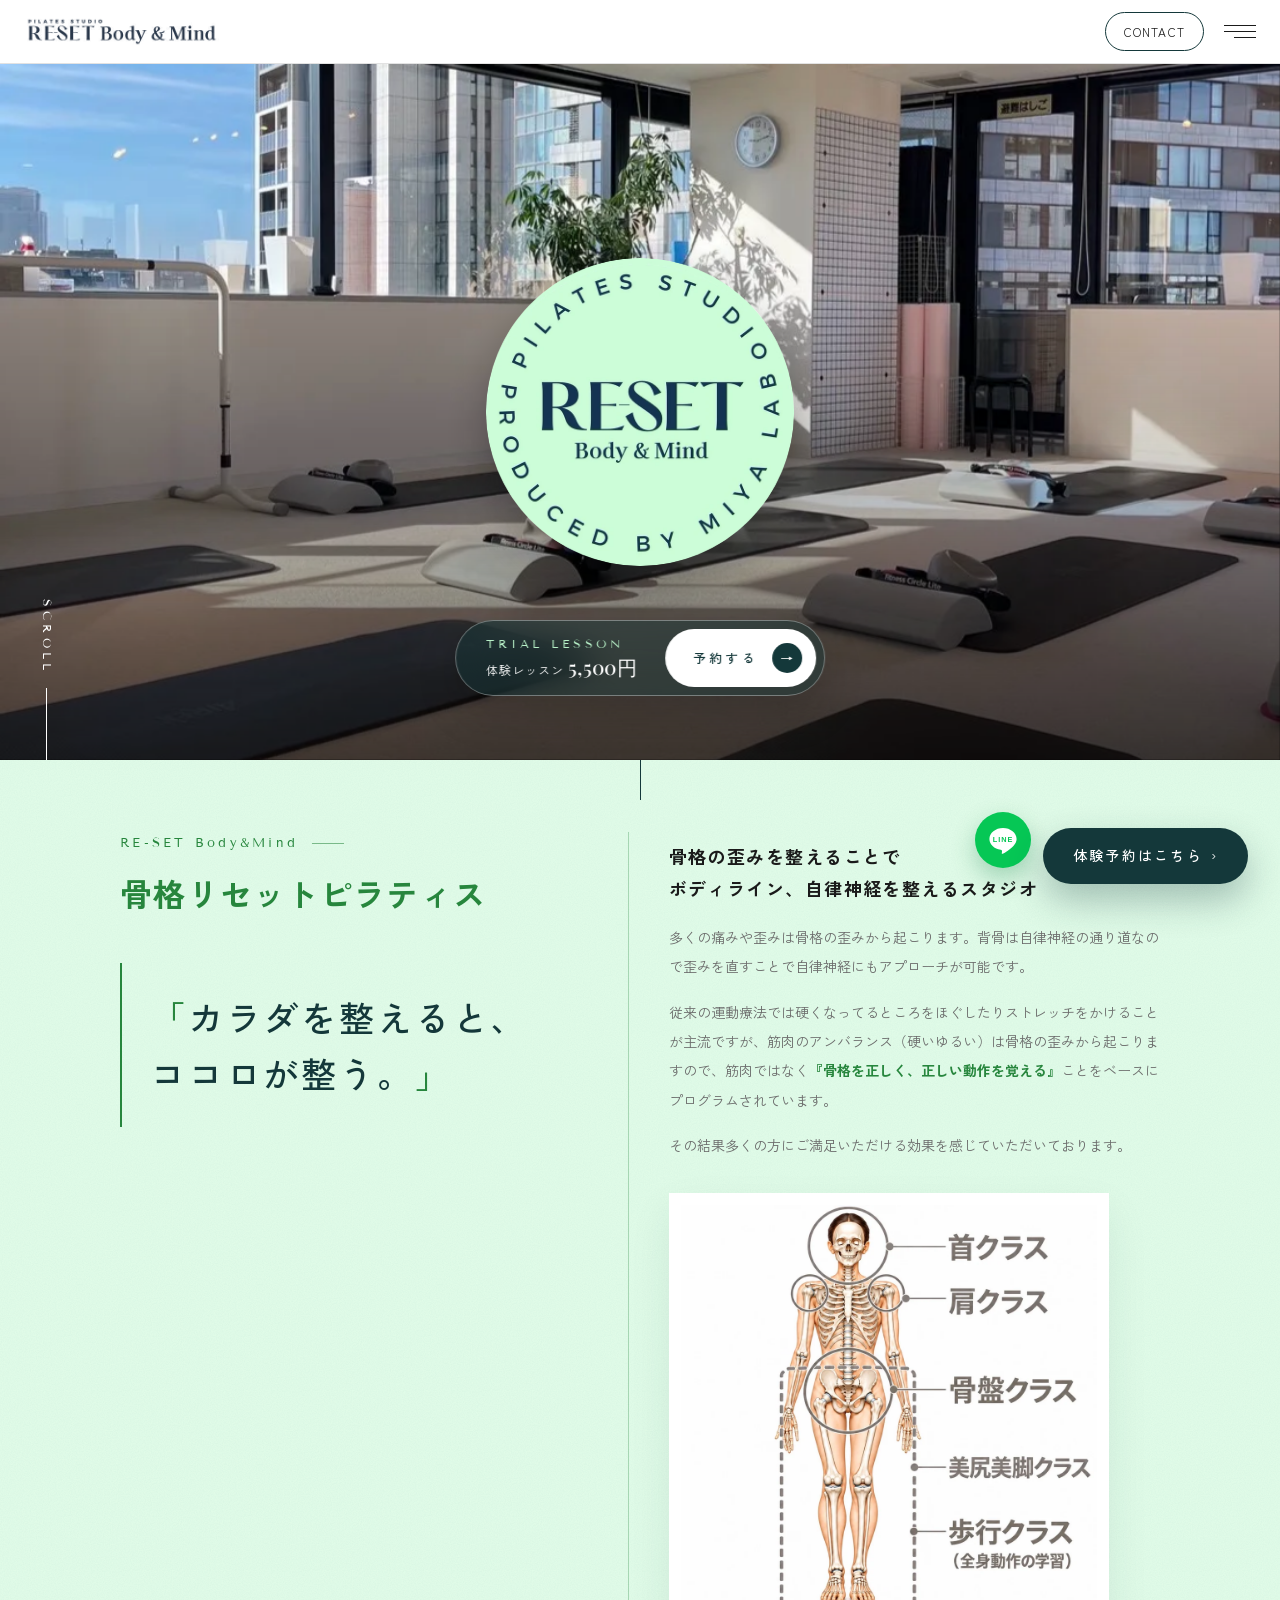
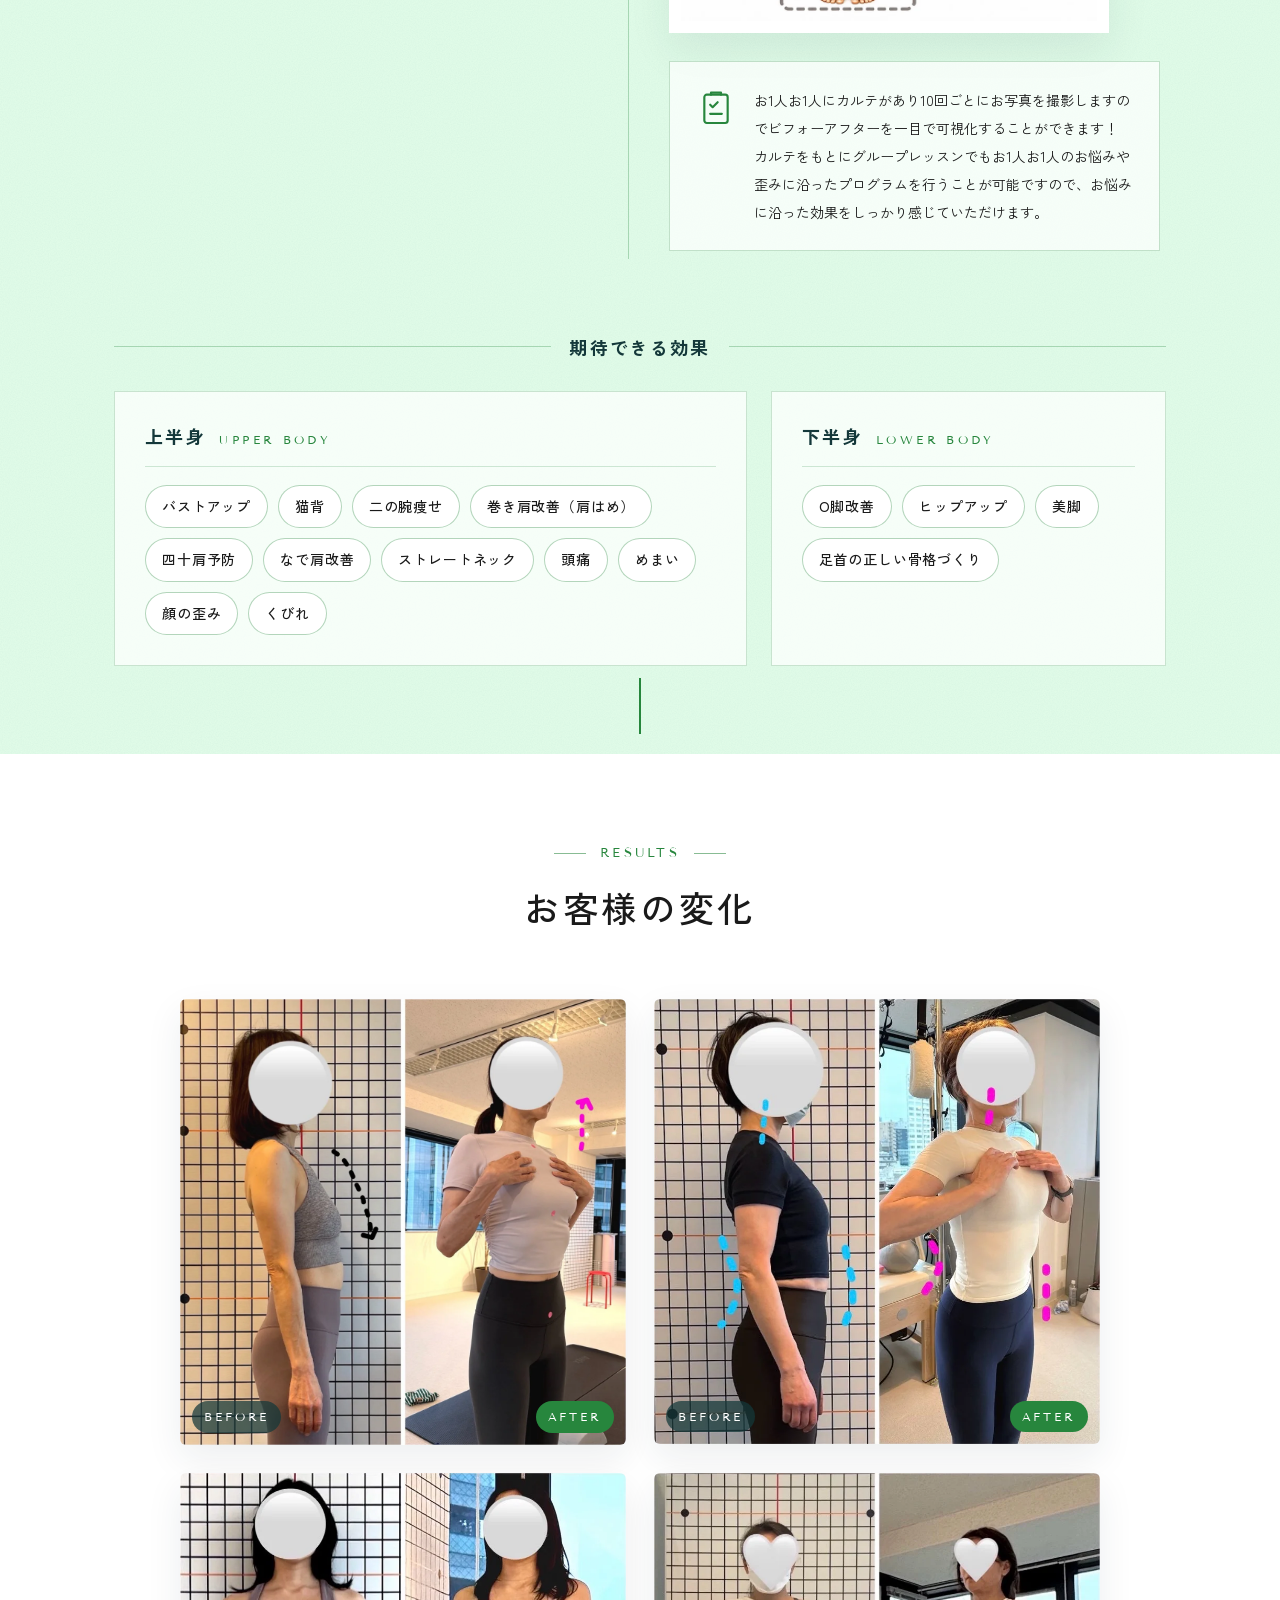
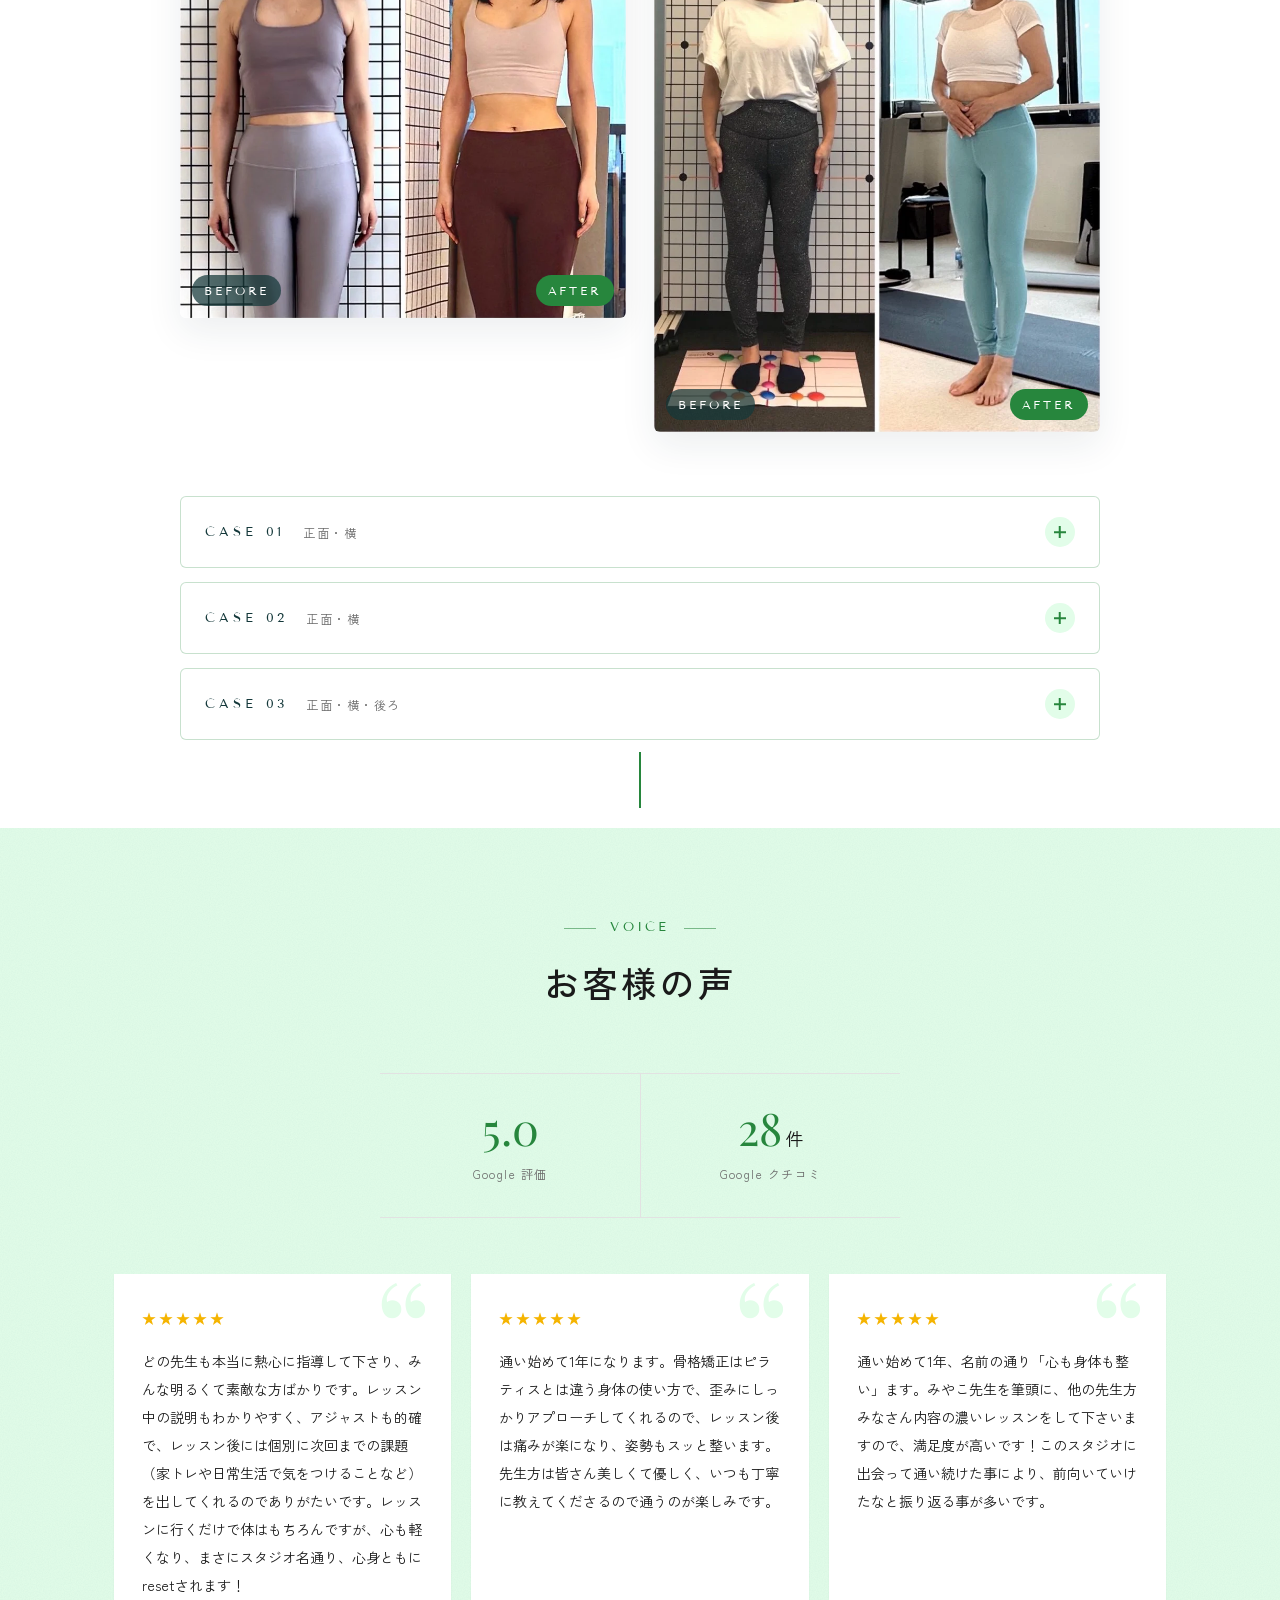
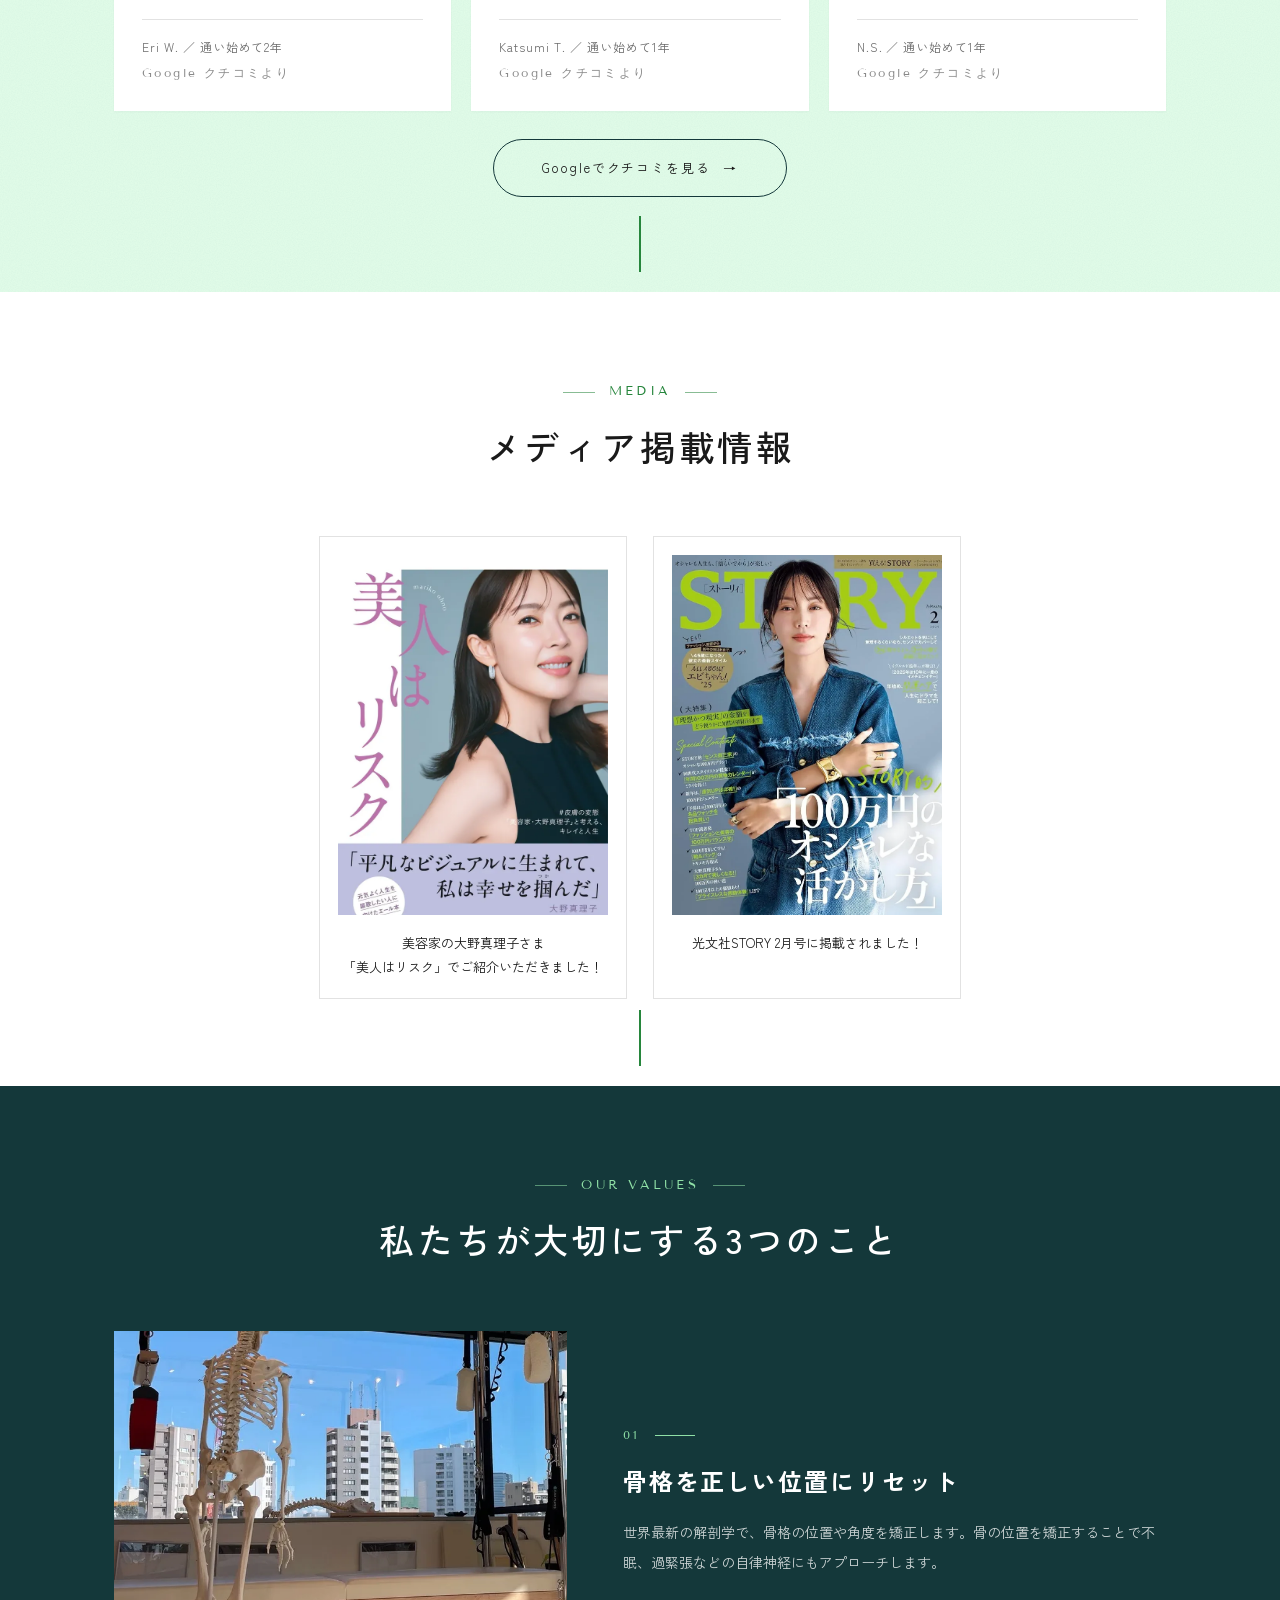
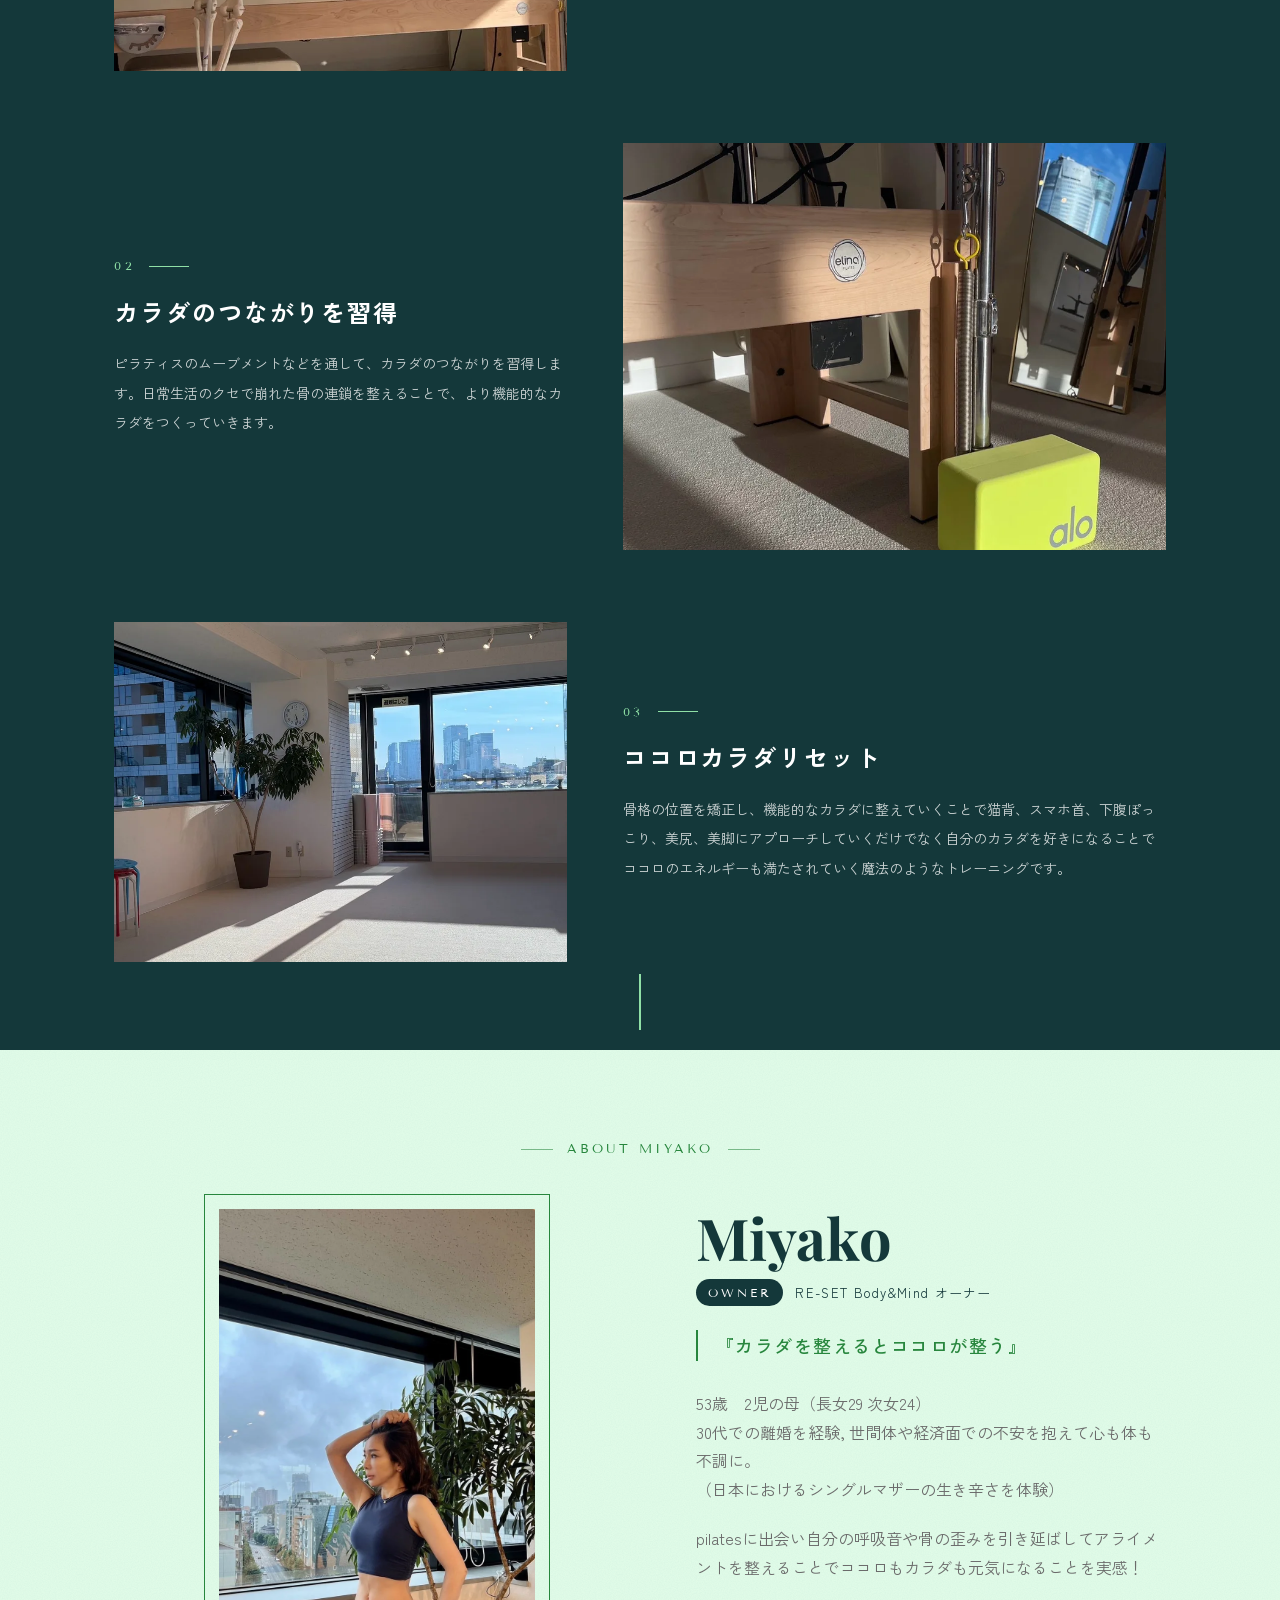
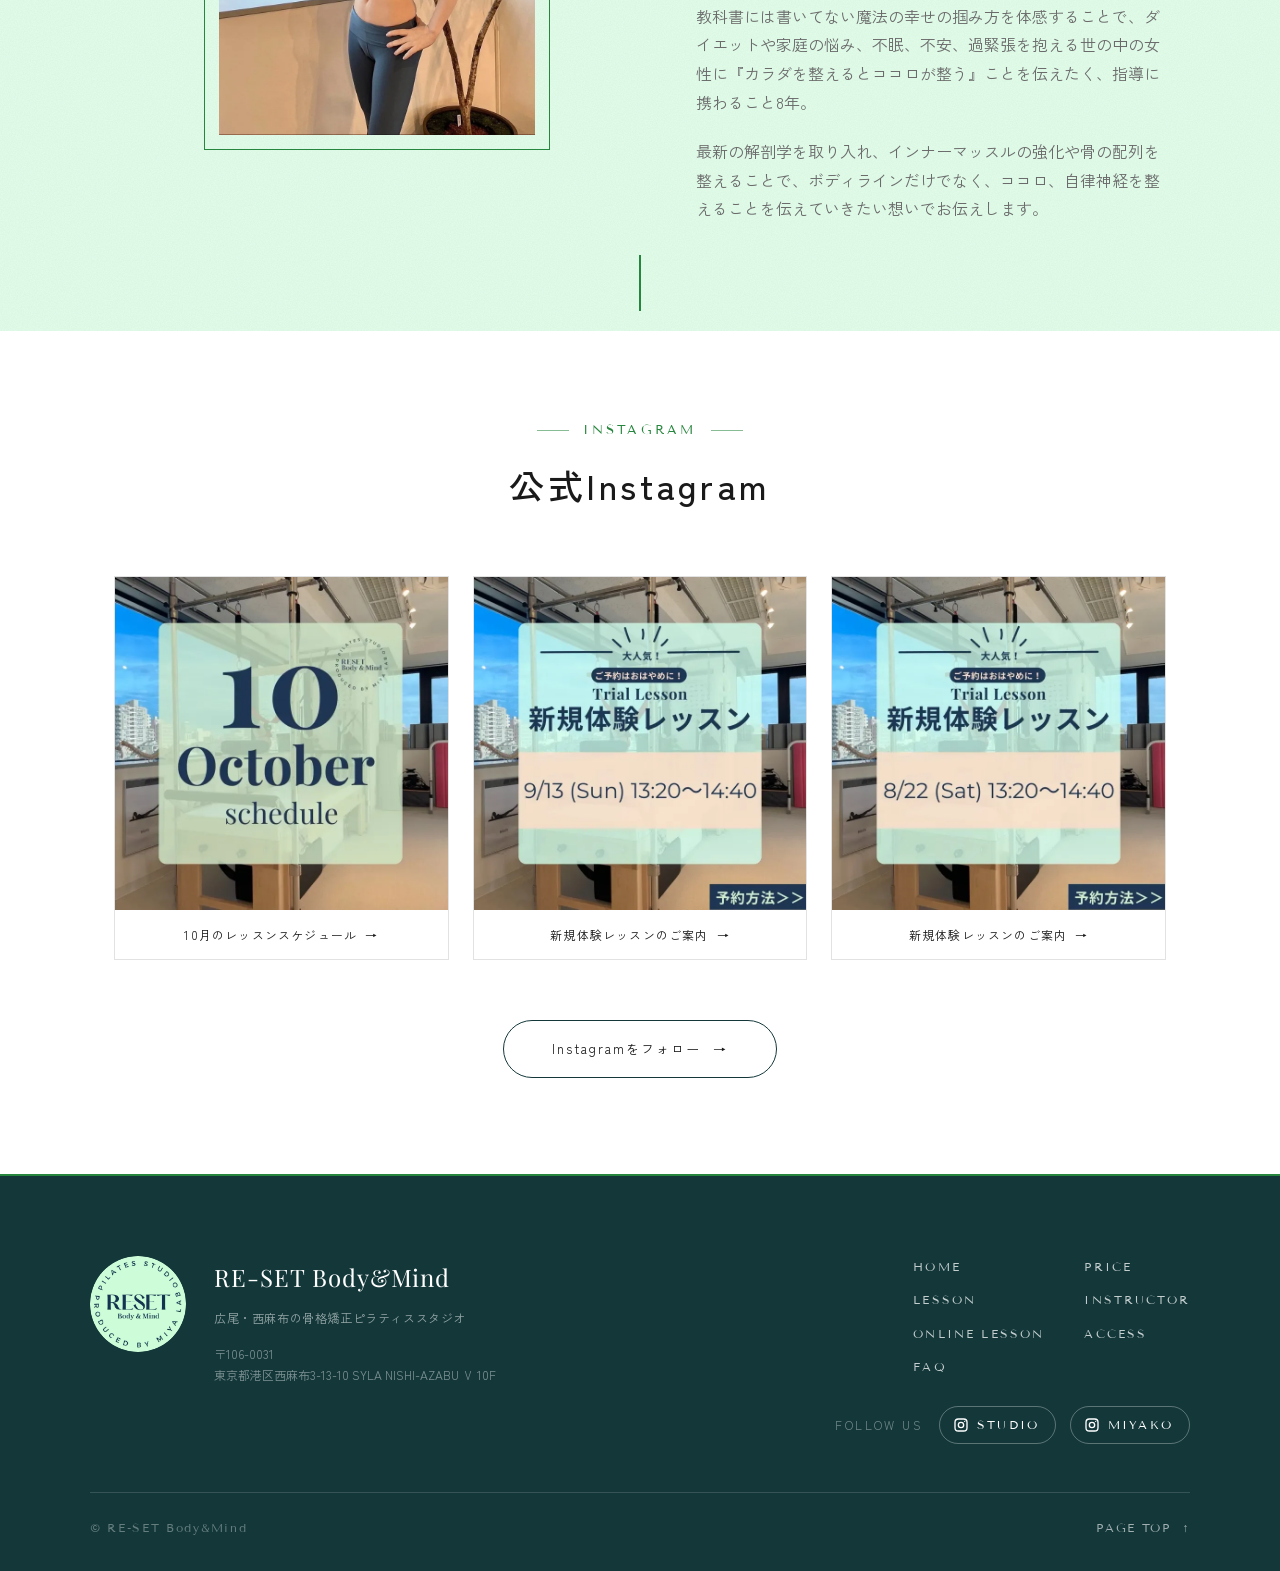
==== commit 7945d990: "Footer: label the studio and Miyako Instagram links Co-Authored-By: Claude Opus 5.5 <noreply@anthrop" ====
--- a/index.html
+++ b/index.html
@@ -17,7 +17,7 @@
 <link rel="preconnect" href="https://fonts.googleapis.com">
 <link rel="preconnect" href="https://fonts.gstatic.com" crossorigin>
 <link rel="stylesheet" href="https://fonts.googleapis.com/css2?family=Zen+Kaku+Gothic+New:wght@400;500;700&family=Tenor+Sans&family=Playfair+Display:wght@400;500;600;700&display=swap">
-<link rel="stylesheet" href="css/style.css?v=1794489448">
+<link rel="stylesheet" href="css/style.css?v=1794492374">
 </head>
 <body>
 
@@ -397,11 +397,13 @@
       <div class="site-footer__follow">
         <p class="site-footer__label">FOLLOW US</p>
       <div class="site-footer__social">
-        <a href="https://www.instagram.com/miyako385_resetbody/" class="site-footer__social-icon" target="_blank" rel="noopener" aria-label="MIYAKO Instagram">
+        <a href="https://www.instagram.com/resetbodyandmind_official" class="site-footer__social-icon" target="_blank" rel="noopener" aria-label="スタジオ公式Instagram">
           <svg viewBox="0 0 24 24" fill="none" stroke="currentColor" stroke-width="2" stroke-linecap="round" stroke-linejoin="round"><rect x="3" y="3" width="18" height="18" rx="5"/><circle cx="12" cy="12" r="4"/><circle cx="17.5" cy="6.5" r="1" fill="currentColor" stroke="none"/></svg>
+          <span>STUDIO</span>
         </a>
-        <a href="https://www.instagram.com/resetbodyandmind_official" class="site-footer__social-icon" target="_blank" rel="noopener" aria-label="Instagram">
+        <a href="https://www.instagram.com/miyako385_resetbody/" class="site-footer__social-icon" target="_blank" rel="noopener" aria-label="MIYAKOのInstagram">
           <svg viewBox="0 0 24 24" fill="none" stroke="currentColor" stroke-width="2" stroke-linecap="round" stroke-linejoin="round"><rect x="3" y="3" width="18" height="18" rx="5"/><circle cx="12" cy="12" r="4"/><circle cx="17.5" cy="6.5" r="1" fill="currentColor" stroke="none"/></svg>
+          <span>MIYAKO</span>
         </a>
       </div>
       </div>
--- a/css/style.css
+++ b/css/style.css
@@ -1366,13 +1366,18 @@
   margin-bottom: 32px;
 }
 
+/* Two Instagram accounts (studio + Miyako), so each icon carries its name. */
 .site-footer__social-icon {
   display: flex;
   align-items: center;
   justify-content: center;
-  width: 38px;
+  gap: 8px;
   height: 38px;
-  border-radius: 50%;
+  padding: 0 16px 0 13px;
+  border-radius: 999px;
+  font-family: var(--font-en);
+  font-size: 12px;
+  letter-spacing: 0.18em;
   border: 1px solid rgba(255, 255, 255, 0.3);
   color: #fff;
   transition: background 0.2s ease, border-color 0.2s ease, transform 0.2s ease;
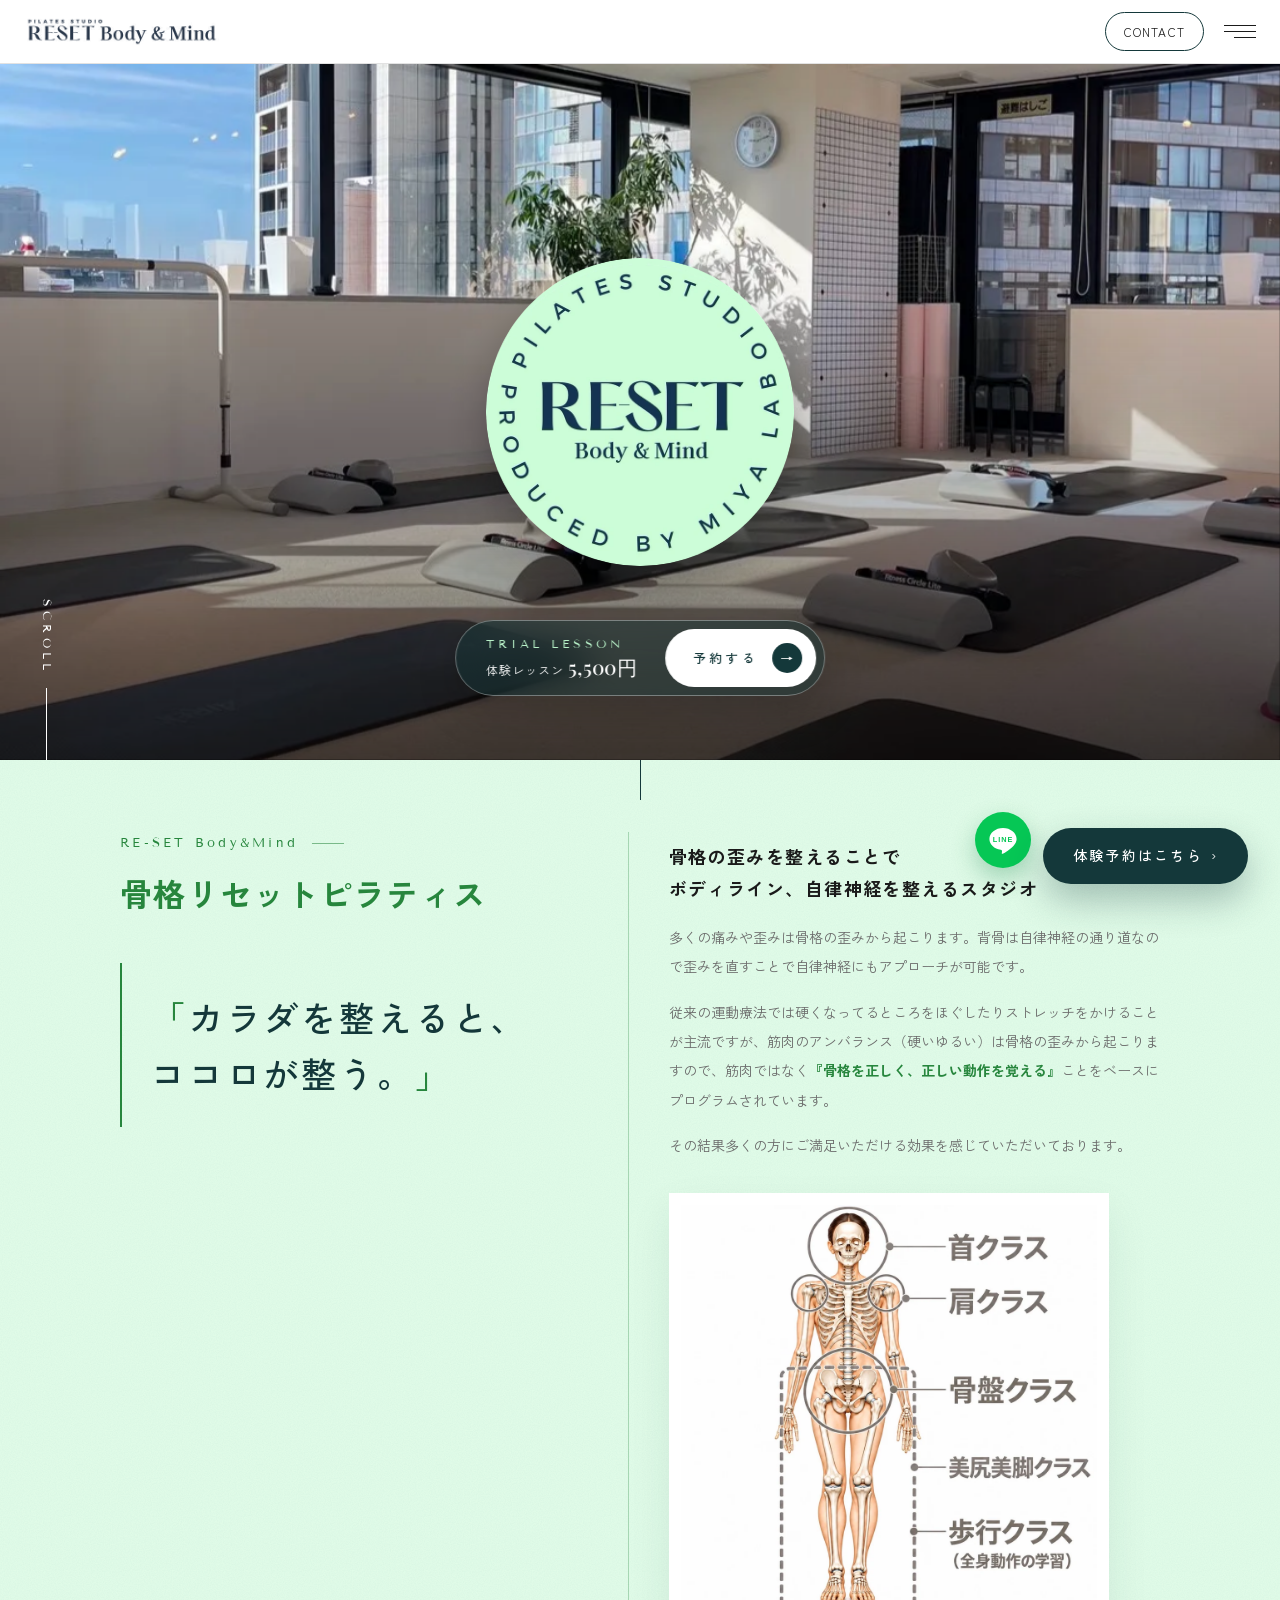
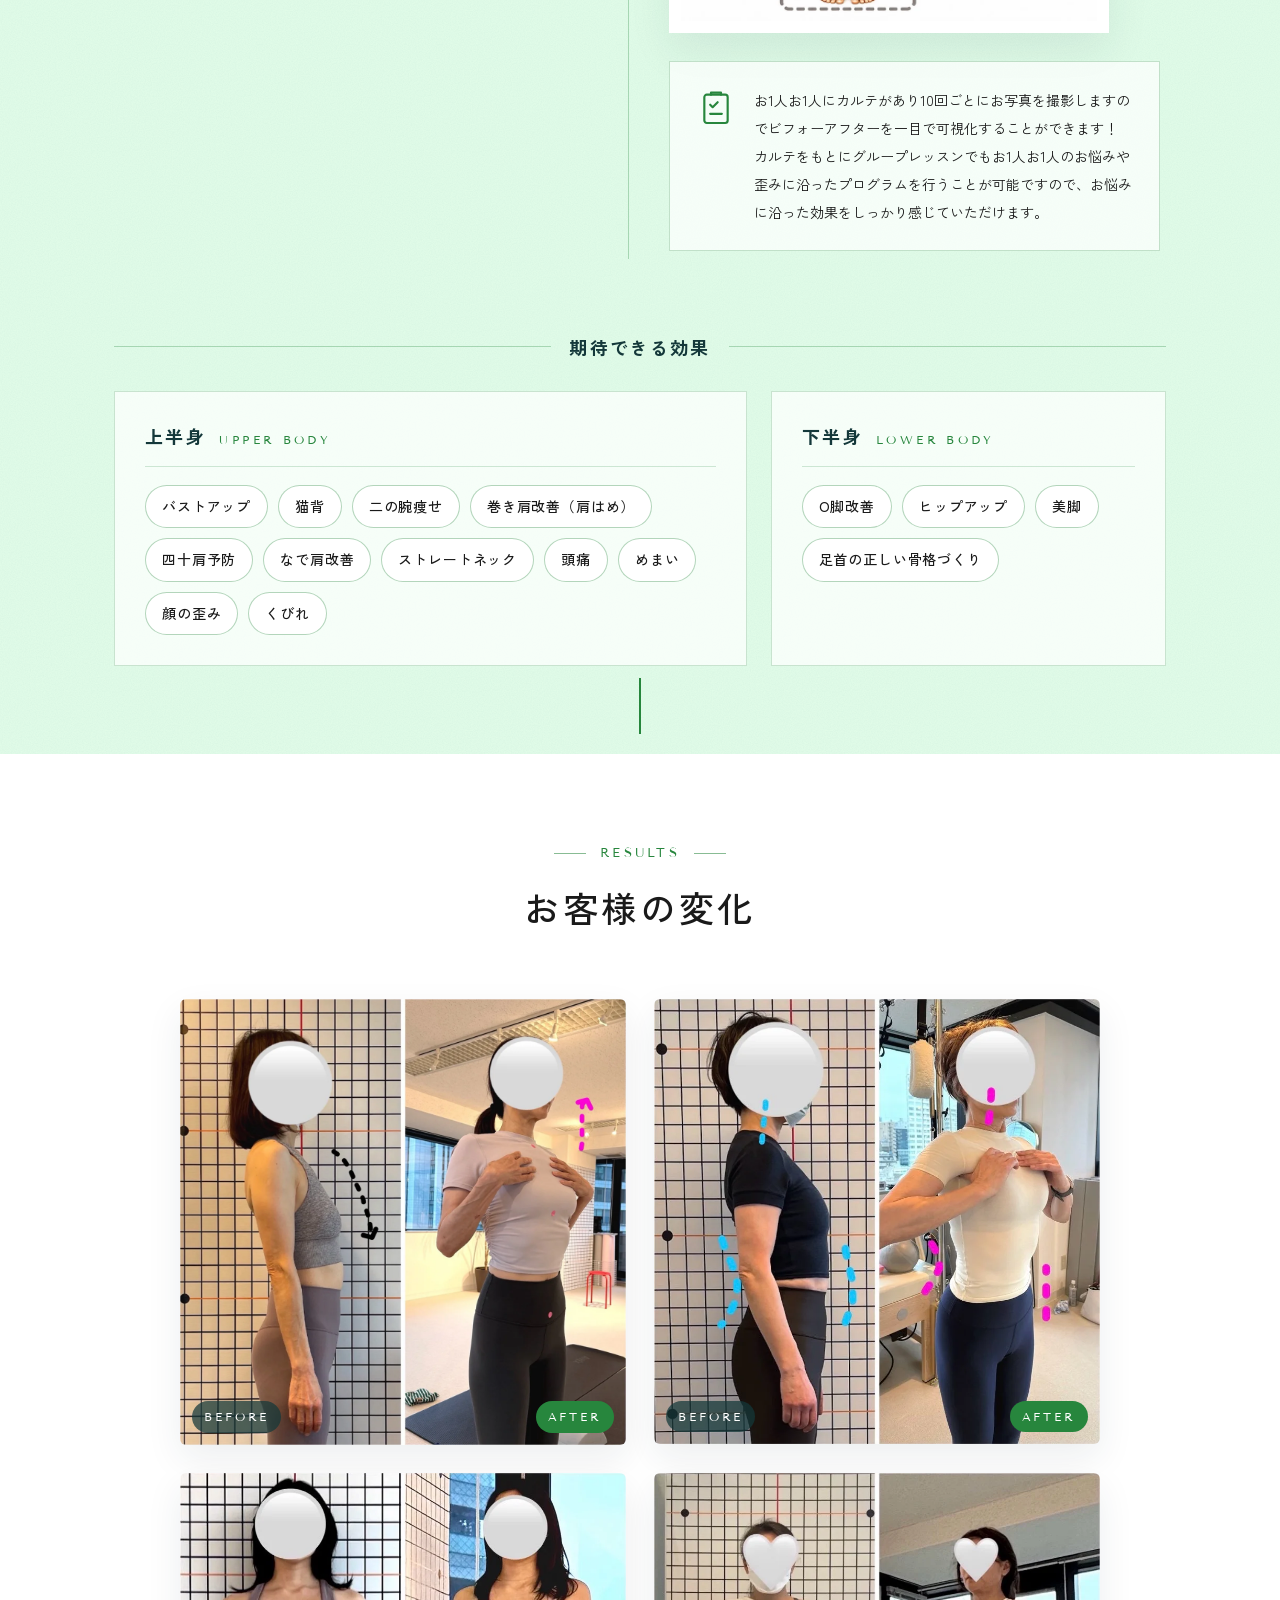
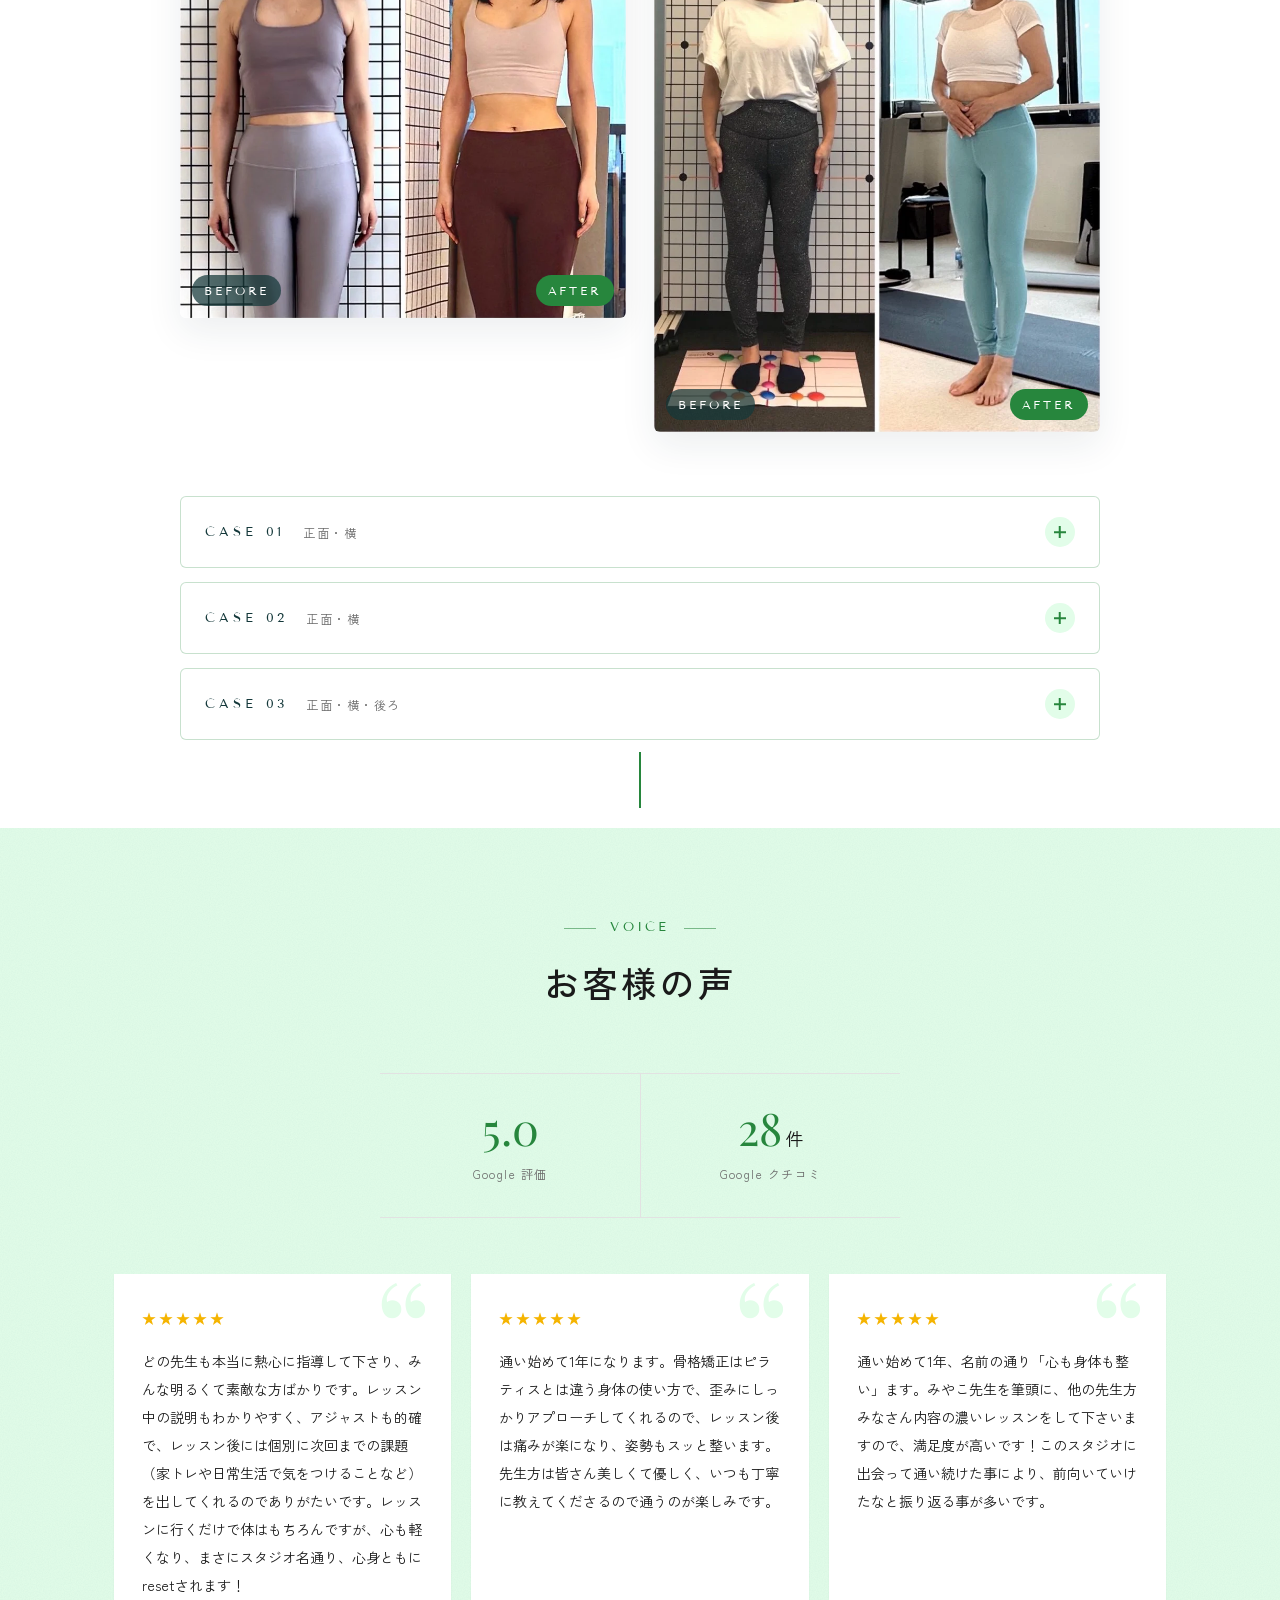
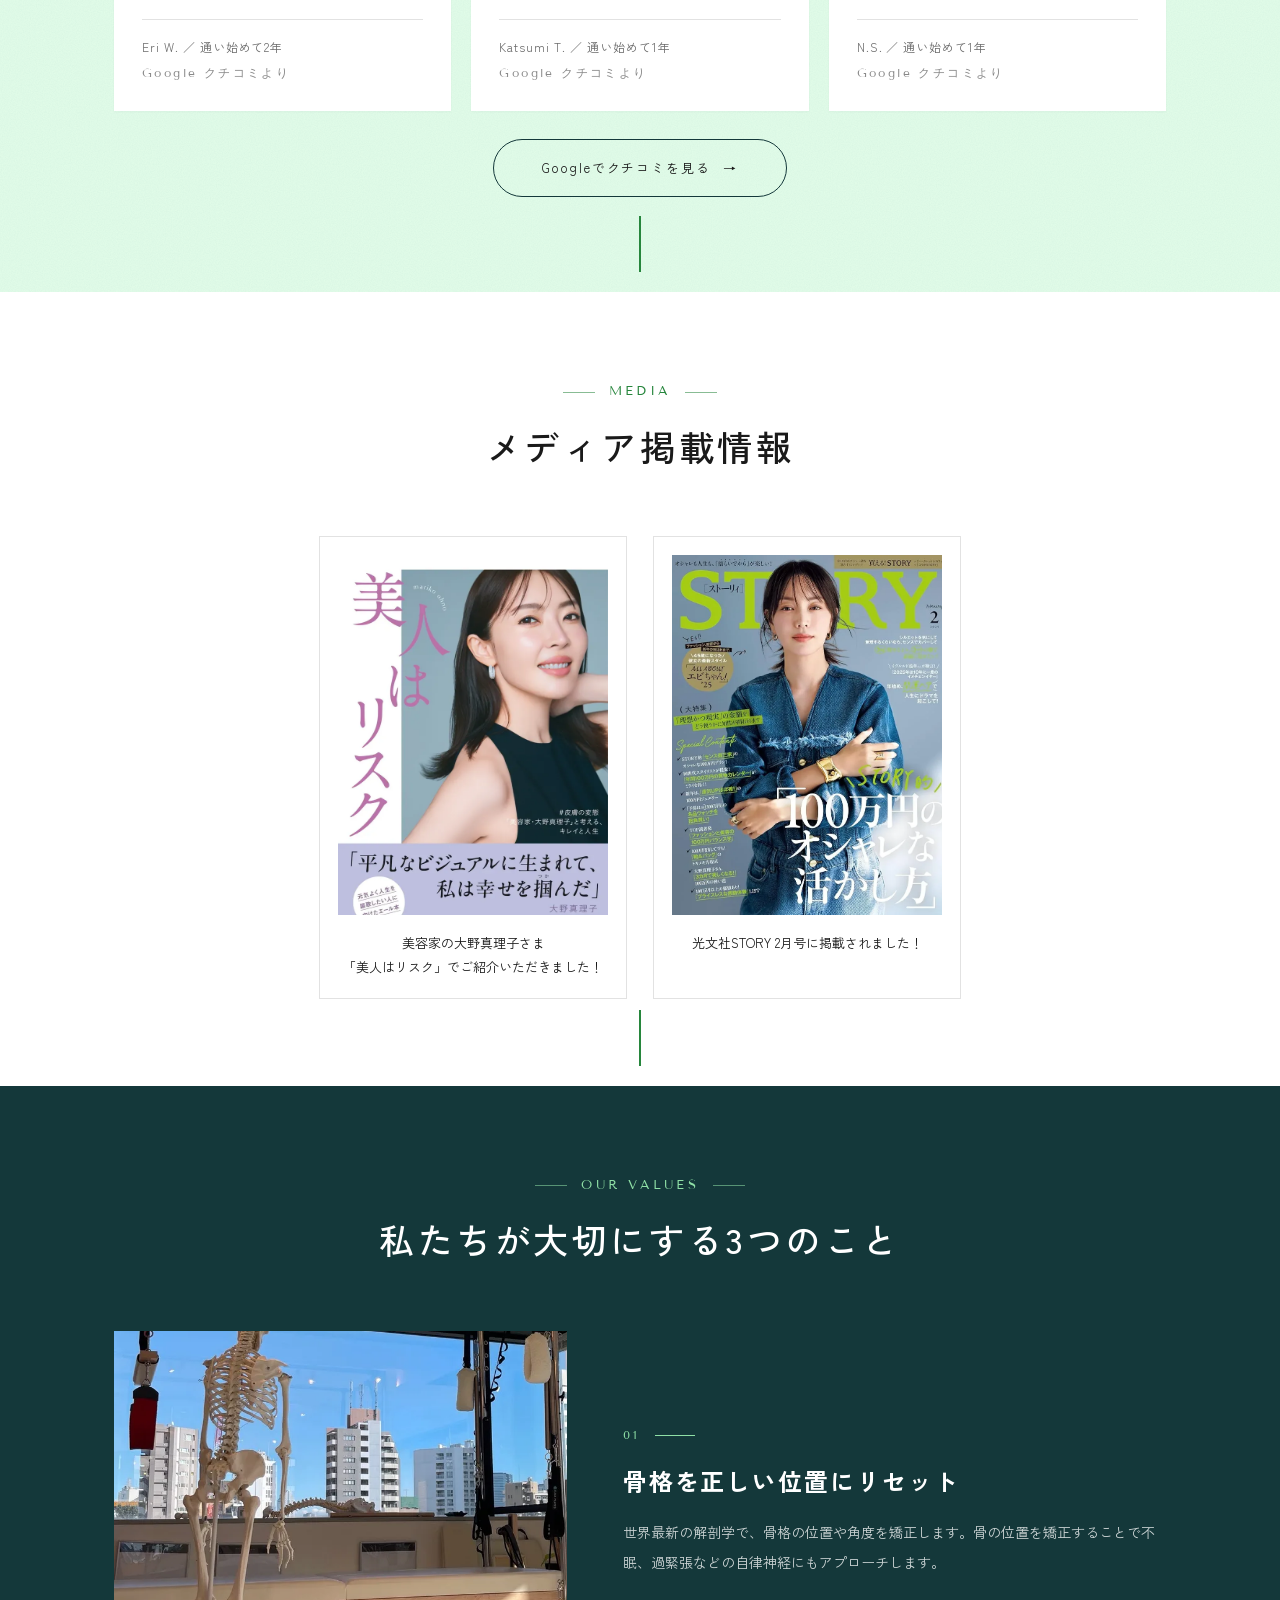
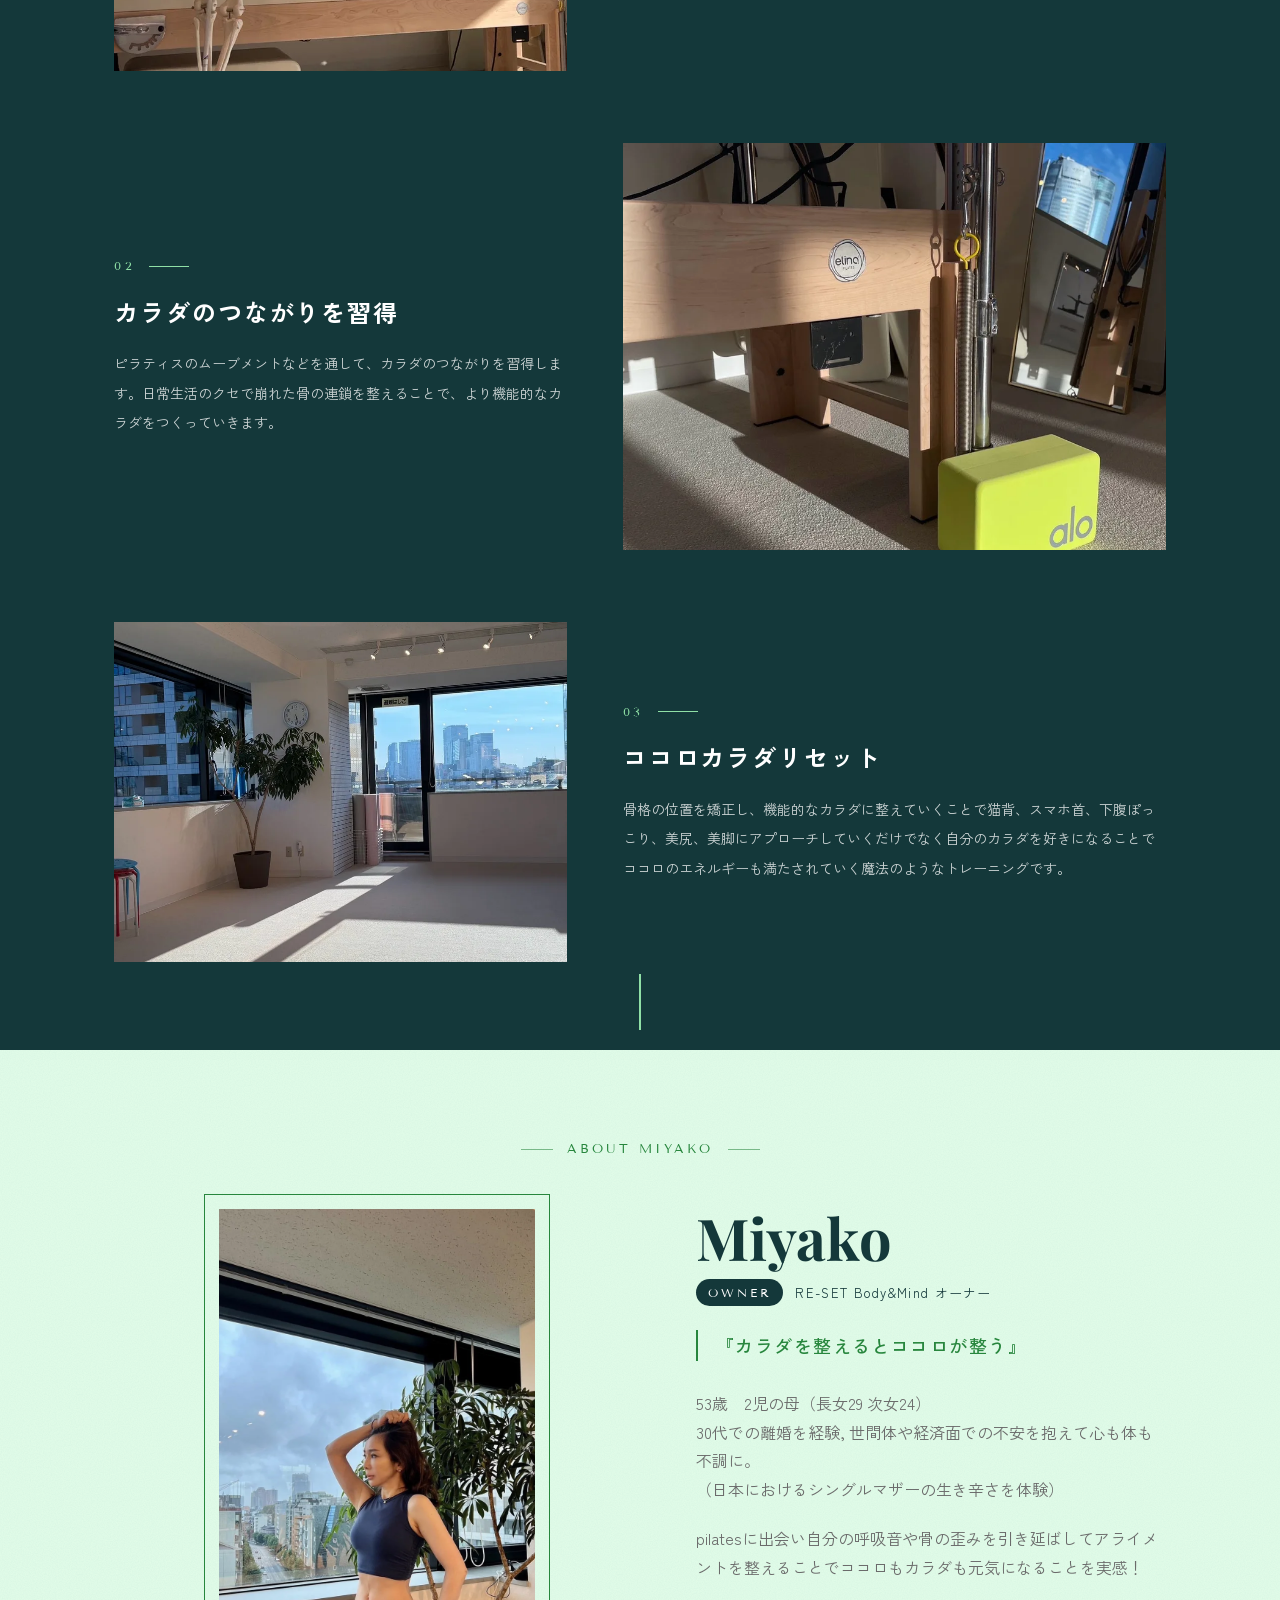
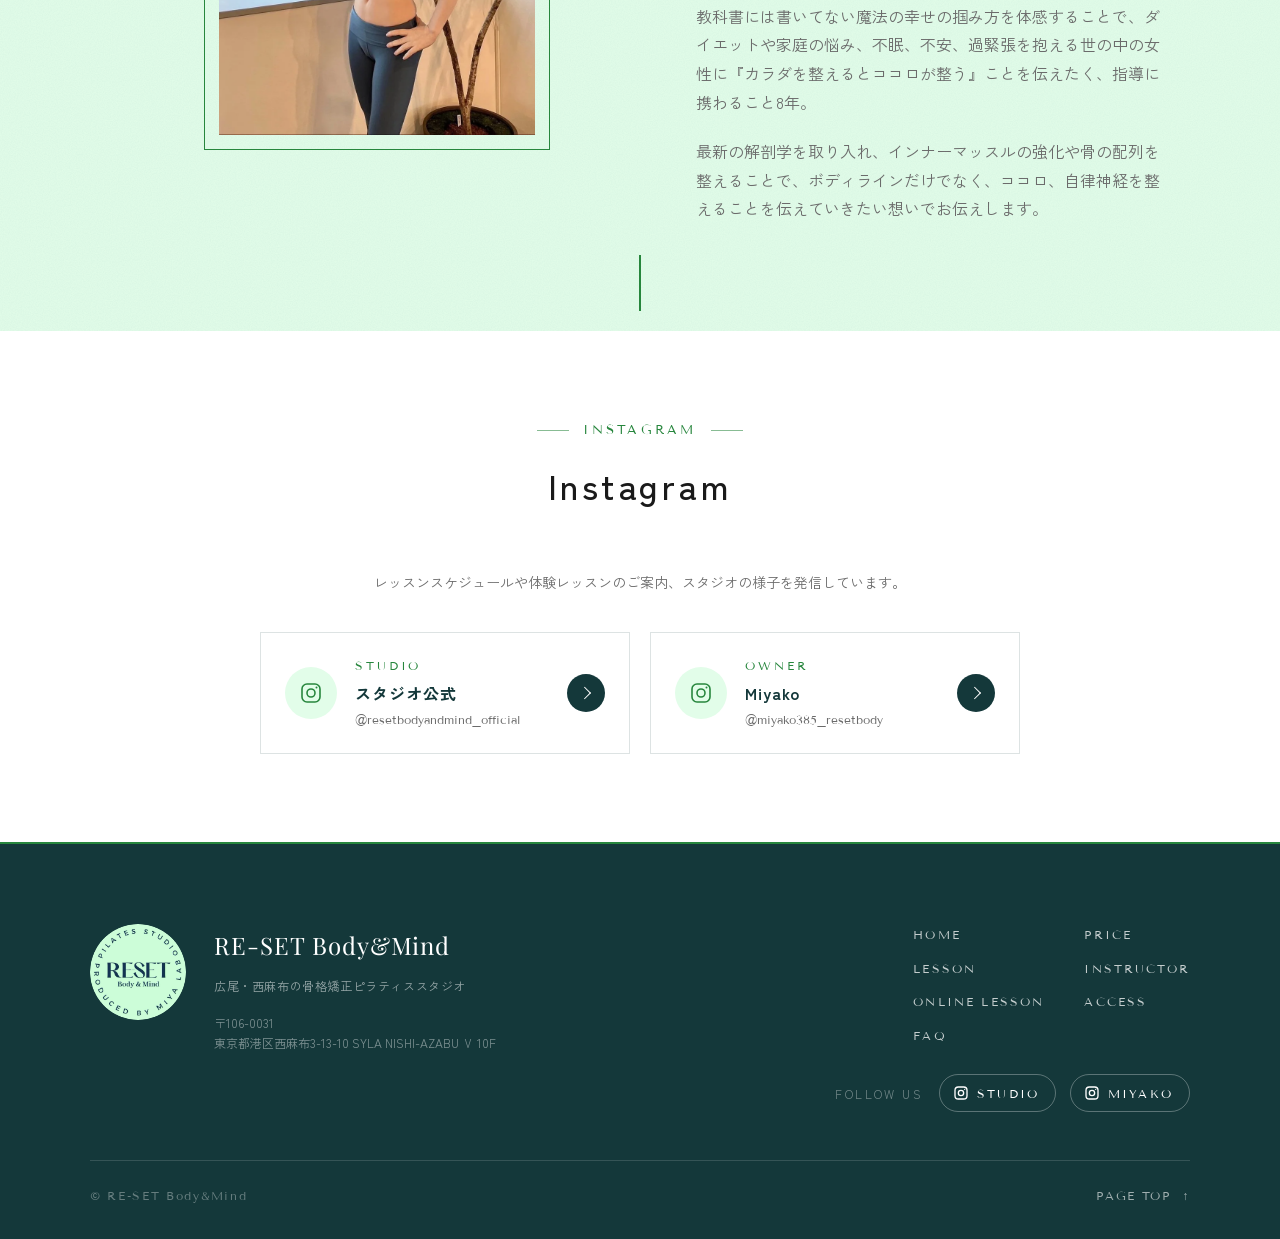
==== commit bfa1d8f4: "Instagram: link to the two accounts instead of embedding posts; drop the auto-fetch job Co-Authored-" ====
--- a/index.html
+++ b/index.html
@@ -17,7 +17,7 @@
 <link rel="preconnect" href="https://fonts.googleapis.com">
 <link rel="preconnect" href="https://fonts.gstatic.com" crossorigin>
 <link rel="stylesheet" href="https://fonts.googleapis.com/css2?family=Zen+Kaku+Gothic+New:wght@400;500;700&family=Tenor+Sans&family=Playfair+Display:wght@400;500;600;700&display=swap">
-<link rel="stylesheet" href="css/style.css?v=1794492374">
+<link rel="stylesheet" href="css/style.css?v=1794559098">
 </head>
 <body>
 
@@ -346,28 +346,30 @@
     </div>
   </section>
 
-  <section class="section instagram-feed">
+  <section class="section instagram-follow">
     <div class="container">
       <p class="section__eyebrow">INSTAGRAM</p>
-      <h2 class="section__title">公式Instagram</h2>
-      <div class="instagram-feed__grid">
-        <!-- instagram:start -->
-        <a class="ig-card reveal" href="https://www.instagram.com/p/DdajTxclICA/" target="_blank" rel="noopener">
-          <img src="assets/instagram/DdajTxclICA.webp" alt="10月のレッスンスケジュール" loading="lazy" width="720" height="720">
-          <span class="ig-card__label">10月のレッスンスケジュール</span>
+      <h2 class="section__title">Instagram</h2>
+      <p class="instagram-follow__lead">レッスンスケジュールや体験レッスンのご案内、スタジオの様子を発信しています。</p>
+      <div class="ig-accounts">
+        <a class="ig-account reveal" href="https://www.instagram.com/resetbodyandmind_official" target="_blank" rel="noopener">
+          <span class="ig-account__icon"><svg viewBox="0 0 24 24" fill="none" stroke="currentColor" stroke-width="1.6" stroke-linecap="round" stroke-linejoin="round" aria-hidden="true"><rect x="3" y="3" width="18" height="18" rx="5"/><circle cx="12" cy="12" r="4"/><circle cx="17.5" cy="6.5" r="1" fill="currentColor" stroke="none"/></svg></span>
+          <span class="ig-account__body">
+            <span class="ig-account__role">STUDIO</span>
+            <span class="ig-account__name">スタジオ公式</span>
+            <span class="ig-account__handle">@resetbodyandmind_official</span>
+          </span>
+          <span class="ig-account__cta" aria-hidden="true"></span>
         </a>
-        <a class="ig-card reveal" style="--reveal-delay:0.1s;" href="https://www.instagram.com/p/DcKdqGeE8wX/" target="_blank" rel="noopener">
-          <img src="assets/instagram/DcKdqGeE8wX.webp" alt="新規体験レッスンのご案内" loading="lazy" width="720" height="720">
-          <span class="ig-card__label">新規体験レッスンのご案内</span>
+        <a class="ig-account reveal" style="--reveal-delay:0.1s;" href="https://www.instagram.com/miyako385_resetbody/" target="_blank" rel="noopener">
+          <span class="ig-account__icon"><svg viewBox="0 0 24 24" fill="none" stroke="currentColor" stroke-width="1.6" stroke-linecap="round" stroke-linejoin="round" aria-hidden="true"><rect x="3" y="3" width="18" height="18" rx="5"/><circle cx="12" cy="12" r="4"/><circle cx="17.5" cy="6.5" r="1" fill="currentColor" stroke="none"/></svg></span>
+          <span class="ig-account__body">
+            <span class="ig-account__role">OWNER</span>
+            <span class="ig-account__name">Miyako</span>
+            <span class="ig-account__handle">@miyako385_resetbody</span>
+          </span>
+          <span class="ig-account__cta" aria-hidden="true"></span>
         </a>
-        <a class="ig-card reveal" style="--reveal-delay:0.2s;" href="https://www.instagram.com/p/DbBB0hqFMW6/" target="_blank" rel="noopener">
-          <img src="assets/instagram/DbBB0hqFMW6.webp" alt="新規体験レッスンのご案内" loading="lazy" width="720" height="720">
-          <span class="ig-card__label">新規体験レッスンのご案内</span>
-        </a>
-        <!-- instagram:end -->
-      </div>
-      <div class="cta" style="margin-top:32px;">
-        <a href="https://www.instagram.com/resetbodyandmind_official" class="cta__button" target="_blank" rel="noopener">Instagramをフォロー</a>
       </div>
     </div>
   </section>
--- a/css/style.css
+++ b/css/style.css
@@ -1411,63 +1411,6 @@
 .site-footer__copyright {
   color: rgba(255, 255, 255, 0.35);
   font-size: 12px;
-}
-
-/* ---------- Instagram feed ---------- */
-
-.instagram-feed__grid {
-  display: grid;
-  grid-template-columns: repeat(3, 1fr);
-  gap: 24px;
-  align-items: start;
-}
-
-.ig-card {
-  position: relative;
-  display: block;
-  overflow: hidden;
-  border: 1px solid var(--color-line);
-  background: #fff;
-}
-
-.ig-card img {
-  display: block;
-  width: 100%;
-  height: auto;
-  aspect-ratio: 1;
-  object-fit: cover;
-  transition: transform 0.6s cubic-bezier(0.4, 0.4, 0, 1);
-}
-
-.ig-card:hover img {
-  transform: scale(1.04);
-}
-
-.ig-card__label {
-  display: block;
-  padding: 14px 16px;
-  font-size: 12px;
-  letter-spacing: 0.1em;
-  text-align: center;
-}
-
-.ig-card__label::after {
-  content: "→";
-  margin-left: 8px;
-  display: inline-block;
-  transition: transform 0.25s ease;
-}
-
-.ig-card:hover .ig-card__label::after {
-  transform: translateX(4px);
-}
-
-@media (max-width: 720px) {
-  .instagram-feed__grid {
-    grid-template-columns: minmax(0, 1fr);
-    max-width: min(400px, 100%);
-    margin: 0 auto;
-  }
 }
 
 /* ---------- FAQ accordion ---------- */
@@ -5316,3 +5259,127 @@
 .u-nobr {
   display: inline-block;
 }
+
+/* ---------- Home: Instagram as links to the two accounts (no embedded posts) ---------- */
+
+.instagram-follow__lead {
+  margin: -8px auto 36px;
+  max-width: 40em;
+  font-size: 14px;
+  line-height: 2;
+  text-align: center;
+  color: var(--color-muted);
+}
+
+.ig-accounts {
+  display: grid;
+  grid-template-columns: repeat(2, minmax(0, 1fr));
+  gap: 20px;
+  max-width: 760px;
+  margin: 0 auto;
+}
+
+.ig-account {
+  display: flex;
+  align-items: center;
+  gap: 18px;
+  padding: 22px 24px;
+  border: 1px solid rgba(20, 56, 58, 0.14);
+  background: #fff;
+  transition: border-color 0.3s ease, box-shadow 0.3s ease, transform 0.3s ease;
+}
+
+.ig-account:hover {
+  border-color: var(--color-sage);
+  box-shadow: 0 14px 32px rgba(20, 56, 58, 0.08);
+  transform: translateY(-3px);
+}
+
+.ig-account__icon {
+  flex: none;
+  display: grid;
+  place-items: center;
+  width: 52px;
+  height: 52px;
+  border-radius: 50%;
+  background: var(--color-sage-bg);
+  color: var(--color-sage);
+}
+
+.ig-account__icon svg {
+  width: 24px;
+  height: 24px;
+}
+
+.ig-account__body {
+  display: grid;
+  gap: 2px;
+  min-width: 0;
+}
+
+.ig-account__role {
+  font-family: var(--font-en);
+  font-size: 12px;
+  letter-spacing: 0.24em;
+  color: var(--color-sage);
+}
+
+.ig-account__name {
+  font-size: 16px;
+  font-weight: 700;
+  letter-spacing: 0.06em;
+  color: var(--color-accent);
+}
+
+.ig-account__handle {
+  font-family: var(--font-en);
+  font-size: 12px;
+  color: var(--color-muted);
+  overflow-wrap: anywhere;
+}
+
+/* Round arrow button: the whole card is the link, this just shows where it goes. */
+.ig-account__cta {
+  position: relative;
+  flex: none;
+  width: 38px;
+  height: 38px;
+  margin-left: auto;
+  border-radius: 50%;
+  background: var(--color-accent);
+  transition: background 0.3s ease, transform 0.3s ease;
+}
+
+.ig-account__cta::after {
+  content: "";
+  position: absolute;
+  top: 50%;
+  left: 50%;
+  width: 8px;
+  height: 8px;
+  border-top: 1.5px solid #fff;
+  border-right: 1.5px solid #fff;
+  translate: -65% -50%;
+  rotate: 45deg;
+}
+
+.ig-account:hover .ig-account__cta {
+  background: var(--color-sage);
+  transform: translateX(3px);
+}
+
+@media (max-width: 720px) {
+  .ig-accounts {
+    grid-template-columns: minmax(0, 1fr);
+    gap: 12px;
+    max-width: 440px;
+  }
+  .ig-account {
+    gap: 14px;
+    padding: 18px 16px;
+  }
+  .ig-account__icon {
+    width: 46px;
+    height: 46px;
+  }
+}
